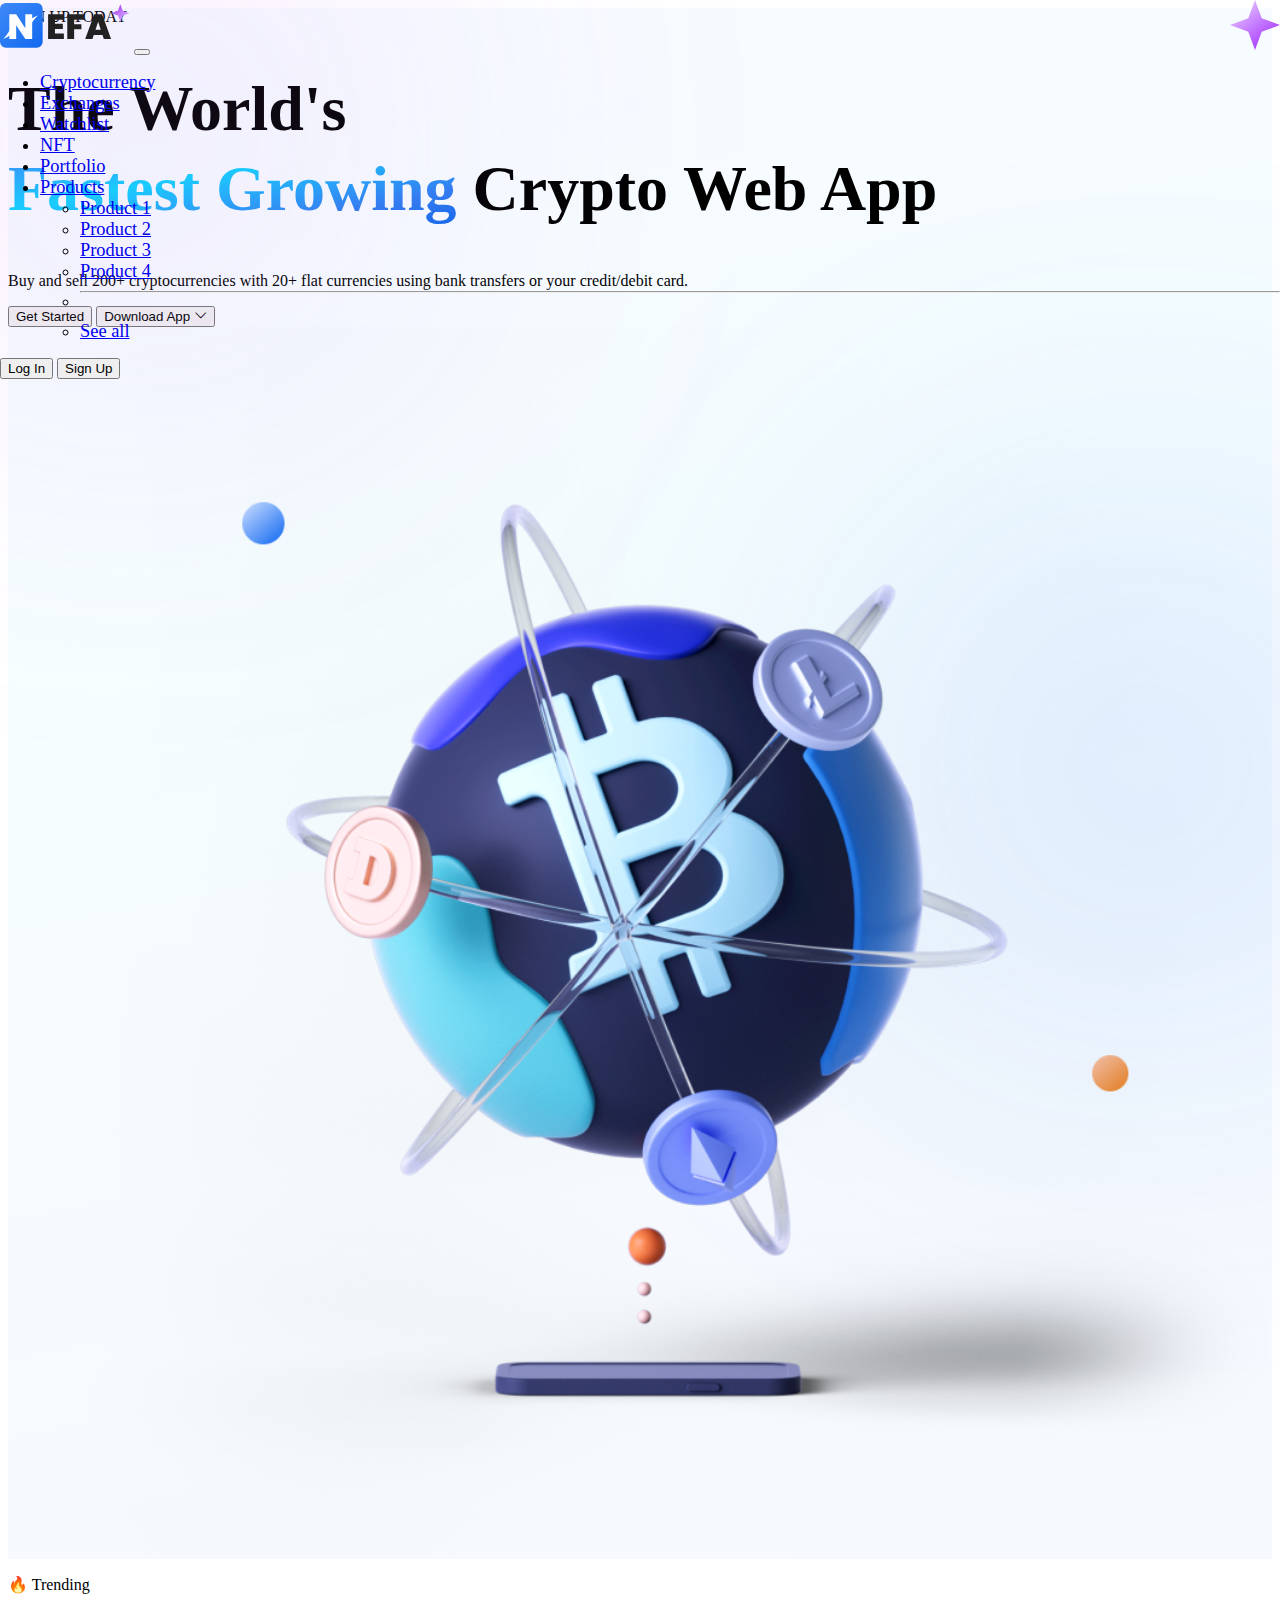
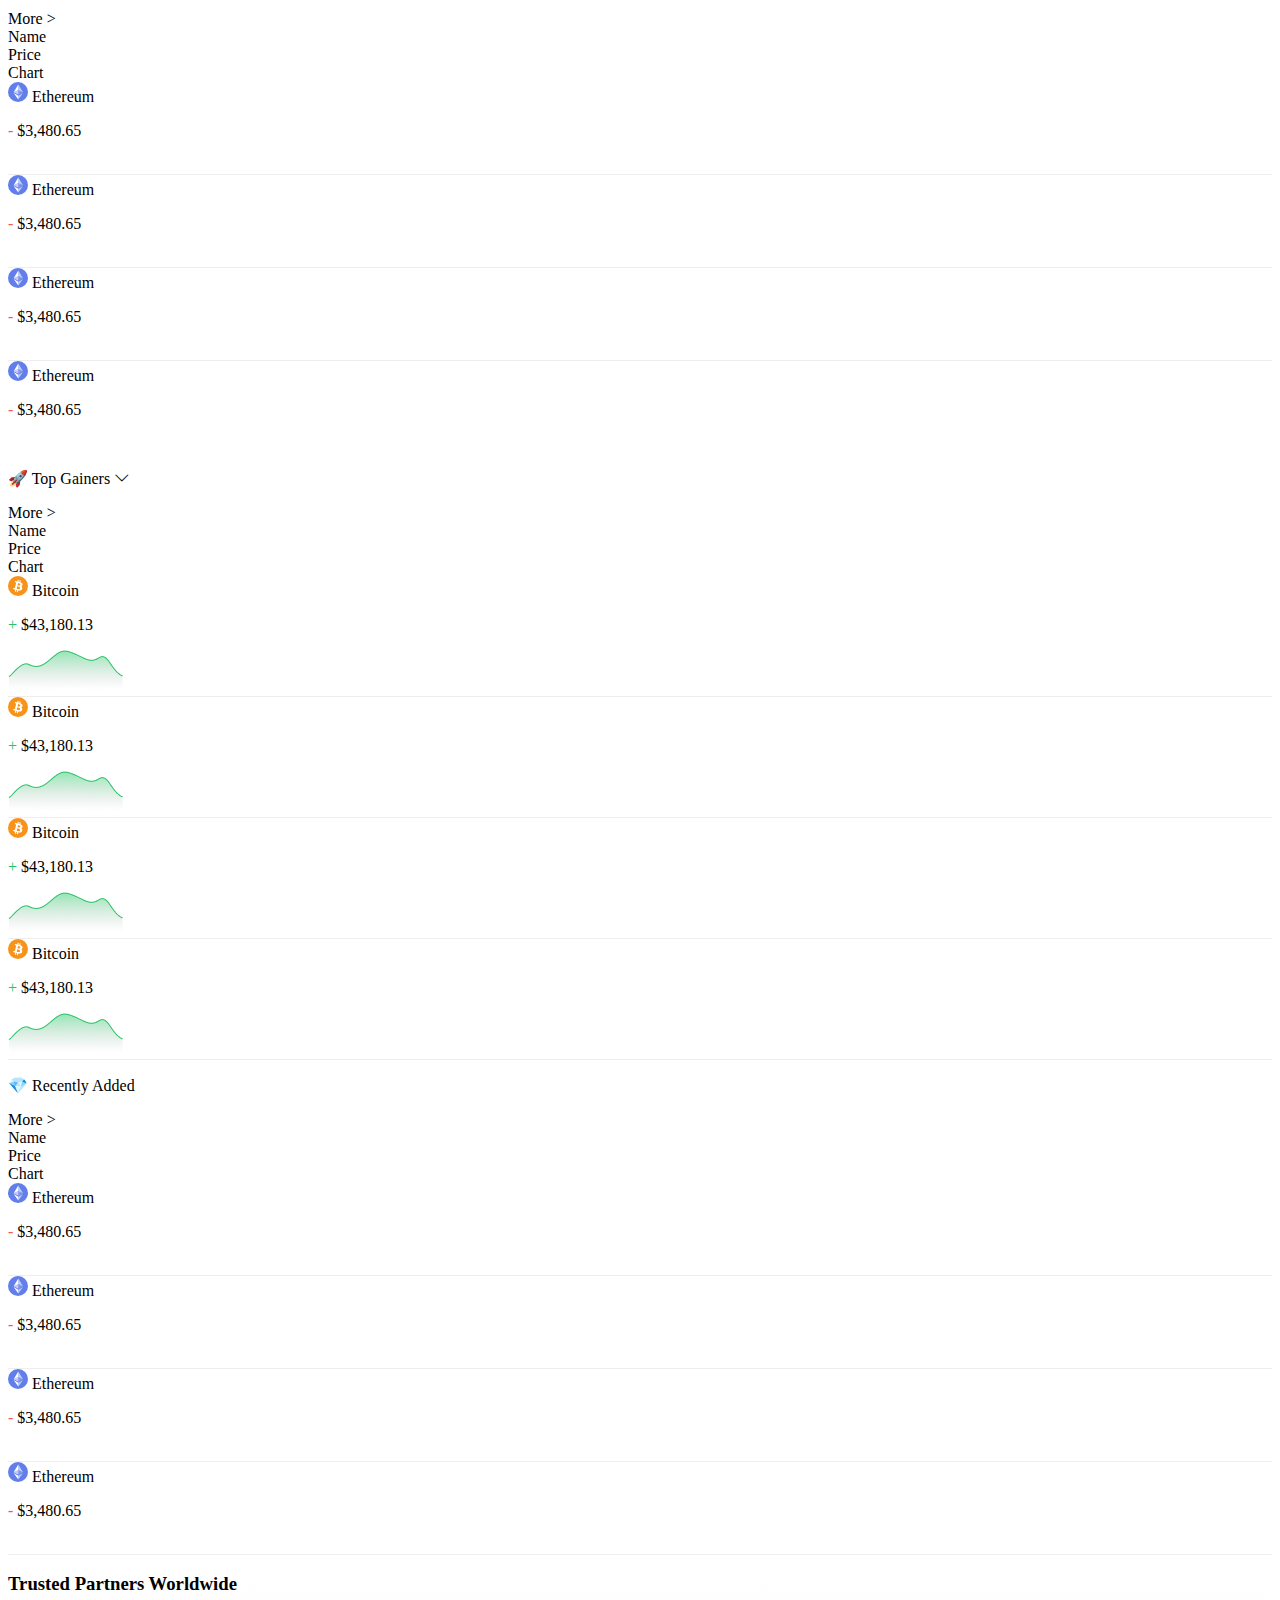
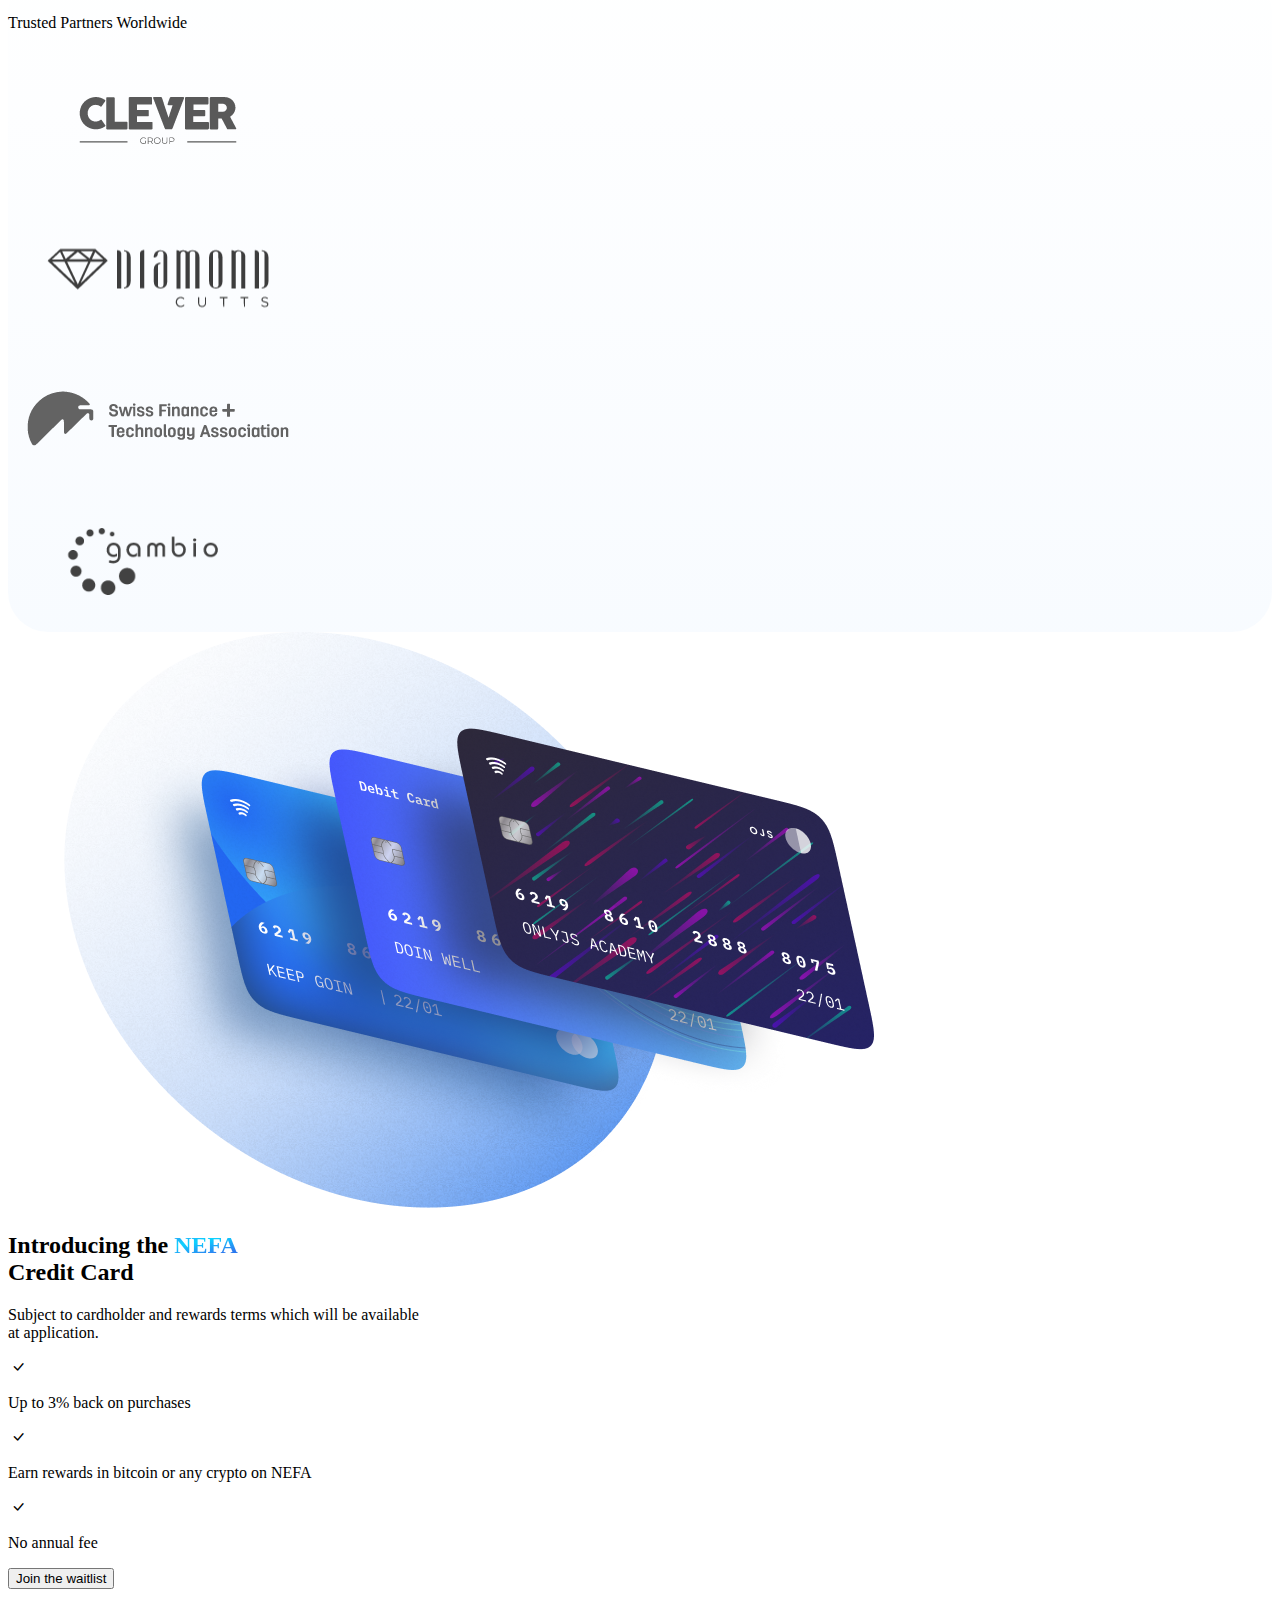
==== index.html @ bd7ed441 "Update" ====
<!DOCTYPE html>
<html lang="en">
  <head>
    <meta charset="utf-8" />
    <meta name="viewport" content="width=device-width, initial-scale=1" />
    <title>Bootstrap demo</title>
    <link
      href="https://cdn.jsdelivr.net/npm/bootstrap@5.3.2/dist/css/bootstrap.min.css"
      rel="stylesheet"
      integrity="sha384-T3c6CoIi6uLrA9TneNEoa7RxnatzjcDSCmG1MXxSR1GAsXEV/Dwwykc2MPK8M2HN"
      crossorigin="anonymous"
    />
    <link
      rel="stylesheet"
      href="https://cdn.jsdelivr.net/npm/bootstrap-icons@1.11.1/font/bootstrap-icons.css"
    />
    <link rel="stylesheet" href="./assets/sass/style.css" />
  </head>
  <body>
    <main>
      <nav class="navbar navbar-expand-lg navigation">
        <div class="container-fluid">
          <a class="navbar-brand logo" href="#"
            ><img src="./assets/images/svg/logo.svg" alt=""
          /></a>
          <button
            class="navbar-toggler"
            type="button"
            data-bs-toggle="collapse"
            data-bs-target="#navbarScroll"
            aria-controls="navbarScroll"
            aria-expanded="false"
            aria-label="Toggle navigation"
          >
            <span class="navbar-toggler-icon"></span>
          </button>
          <div class="collapse navbar-collapse" id="navbarScroll">
            <ul
              class="navbar-nav me-auto my-2 my-lg-0 navbar-nav-scroll mx-auto"
              style="--bs-scroll-height: 100px"
            >
              <li class="nav-item me-4">
                <a class="nav-link" href="#">Cryptocurrency</a>
              </li>
              <li class="nav-item me-4">
                <a class="nav-link" href="#">Exchanges</a>
              </li>
              <li class="nav-item me-4">
                <a class="nav-link" href="#">Watchlist</a>
              </li>
              <li class="nav-item me-4">
                <a class="nav-link" href="#">NFT</a>
              </li>
              <li class="nav-item me-4">
                <a class="nav-link" href="#">Portfolio</a>
              </li>
              <li class="nav-item dropdown">
                <a
                  class="nav-link dropdown-toggle"
                  href="#"
                  role="button"
                  data-bs-toggle="dropdown"
                  aria-expanded="false"
                >
                  Products
                </a>
                <ul class="dropdown-menu">
                  <li><a class="dropdown-item" href="#">Product 1</a></li>
                  <li><a class="dropdown-item" href="#">Product 2</a></li>
                  <li><a class="dropdown-item" href="#">Product 3</a></li>
                  <li><a class="dropdown-item" href="#">Product 4</a></li>

                  <li><hr class="dropdown-divider" /></li>
                  <li>
                    <a class="dropdown-item" href="#">See all</a>
                  </li>
                </ul>
              </li>
            </ul>

            <button
              class="btn btn-outline-primary rounded-pill px-lg-5 py-lg-3 m"
              type="submit"
            >
              Log In
            </button>
            <button
              class="btn btn-primary rounded-pill px-lg-5 py-lg-3 ms-3"
              type="submit"
            >
              Sign Up
            </button>
          </div>
        </div>
      </nav>
      <header class="gradient-bg position-relative">
        <div class="container">
          <div
            class="row hero-content justify-content-center align-items-center py-5"
          >
            <div class="gradient-bg-purple"></div>
            <div class="gradient-bg-blue"></div>
            <div class="col-lg-5 col-10 position-relative">
              <div class="hero-area">
                <span class="hero-signup">SIGN UP TODAY</span>
                <h1 class="hero-text">
                  The World's <br /><span>Fastest Growing</span>
                  Crypto Web App
                </h1>
                <p class="text-muted my-lg-5 hero-info">
                  Buy and sell 200+ cryptocurrencies with 20+ flat currencies
                  using bank transfers or your credit/debit card.
                </p>

                <button
                  class="hero-btn btn btn-primary rounded-pill px-lg-4 py-lg-3 me-3"
                  type="submit"
                >
                  Get Started
                </button>
                <button
                  class="hero-btn btn btn-outline-primary rounded-pill px-lg-4 py-lg-3"
                  type="submit"
                >
                  Download App <i class="bi bi-chevron-down"></i>
                </button>
                <img
                  class="header-star"
                  src="./assets/images/svg/star.svg"
                  alt=""
                />
                <img
                  class="header-circle"
                  src="./assets/images/svg/circle.svg"
                  alt=""
                />
              </div>
            </div>
            <div class="col-lg-7">
              <div class="hero-">
                <img
                  class="img-fluids hero-img"
                  src="./assets/images/header-btc.png"
                  alt="big-btc"
                />
              </div>
            </div>
          </div>
        </div>
      </header>
      <section class="sec-table">
        <div class="container">
          <div class="row bg-light">
            <div class="col-12">
              <div class="row">
                <div class="col-4">
                  <div class="d-flex justify-content-between mb-2">
                    <p>🔥 Trending</p>
                    <span class="text-primary small">More ></span>
                  </div>
                  <div class="row">
                    <div class="text-muted d-flex justify-content-center mb-3">
                      <div class="col-4">Name</div>
                      <div class="col-4">Price</div>
                      <div class="col-4">Chart</div>
                    </div>
                    <div class="row justify-content-between border-coin mb-3 ">
                      <div class="col-4">
                        <div class="d-flex align-items-center">
                          <img
                            class="crypto-img me-1"
                            src="./assets/images/crypto/eth.svg"
                            alt="btc"
                          />
                          Ethereum
                        </div>
                      </div>
                      <div class="col-4">
                        <p><span class="price-icon-">-</span> $3,480.65</p>
                      </div>
                      <div class="col-4">
                        <img src="./assets/images/fall.png" alt="" />
                      </div>
                    </div>
                    <div class="row justify-content-between border-coin mb-3">
                      <div class="col-4">
                        <div class="d-flex align-items-center">
                          <img
                            class="crypto-img me-1"
                            src="./assets/images/crypto/eth.svg"
                            alt="btc"
                          />
                          Ethereum
                        </div>
                      </div>
                      <div class="col-4">
                        <p><span class="price-icon-">-</span> $3,480.65</p>
                      </div>
                      <div class="col-4">
                        <img src="./assets/images/fall.png" alt="" />
                      </div>
                    </div>
                    <div class="row justify-content-between border-coin mb-3">
                      <div class="col-4">
                        <div class="d-flex align-items-center">
                          <img
                            class="crypto-img me-1"
                            src="./assets/images/crypto/eth.svg"
                            alt="btc"
                          />
                          Ethereum
                        </div>
                      </div>
                      <div class="col-4">
                        <p><span class="price-icon-">-</span> $3,480.65</p>
                      </div>
                      <div class="col-4">
                        <img src="./assets/images/fall.png" alt="" />
                      </div>
                    </div>
                    <div class="row justify-content-between">
                      <div class="col-4">
                        <div class="d-flex align-items-center">
                          <img
                            class="crypto-img me-1"
                            src="./assets/images/crypto/eth.svg"
                            alt="btc"
                          />
                          Ethereum
                        </div>
                      </div>
                      <div class="col-4">
                        <p><span class="price-icon-">-</span> $3,480.65</p>
                      </div>
                      <div class="col-4">
                        <img src="./assets/images/fall.png" alt="" />
                      </div>
                    </div>
                  </div>
                </div>
                <div class="col-4">
                  <div class="d-flex justify-content-between mb-2">
                    <p>
                      🚀 Top Gainers <i class="bi bi-chevron-down small"></i>
                    </p>
                    <span class="text-primary small">More ></span>
                  </div>
                  <div class="row">
                    <div class="text-muted d-flex justify-content-center mb-3">
                      <div class="col-4">Name</div>
                      <div class="col-4">Price</div>
                      <div class="col-4">Chart</div>
                    </div>
                    <div class="row justify-content-between border-coin mb-3">
                      <div class="col-4">
                        <div class="d-flex align-items-center">
                          <img
                            class="crypto-img me-1"
                            src="./assets/images/crypto/btc.svg"
                            alt="btc"
                          />
                          Bitcoin
                        </div>
                      </div>
                      <div class="col-4">
                        <p><span class="price-icon">+</span> $43,180.13</p>
                      </div>
                      <div class="col-4">
                        <img src="./assets/images/rise.png" alt="" />
                      </div>
                    </div>
                    <div class="row justify-content-between border-coin mb-3">
                      <div class="col-4">
                        <div class="d-flex align-items-center">
                          <img
                            class="crypto-img me-1"
                            src="./assets/images/crypto/btc.svg"
                            alt="btc"
                          />
                          Bitcoin
                        </div>
                      </div>
                      <div class="col-4">
                        <p><span class="price-icon">+</span> $43,180.13</p>
                      </div>
                      <div class="col-4">
                        <img src="./assets/images/rise.png" alt="" />
                      </div>
                    </div>
                    <div class="row justify-content-between border-coin mb-3">
                      <div class="col-4">
                        <div class="d-flex align-items-center">
                          <img
                            class="crypto-img me-1"
                            src="./assets/images/crypto/btc.svg"
                            alt="btc"
                          />
                          Bitcoin
                        </div>
                      </div>
                      <div class="col-4">
                        <p><span class="price-icon">+</span> $43,180.13</p>
                      </div>
                      <div class="col-4">
                        <img src="./assets/images/rise.png" alt="" />
                      </div>
                    </div>
                    <div class="row justify-content-between border-coin mb-3">
                      <div class="col-4">
                        <div class="d-flex align-items-center">
                          <img
                            class="crypto-img me-1"
                            src="./assets/images/crypto/btc.svg"
                            alt="btc"
                          />
                          Bitcoin
                        </div>
                      </div>
                      <div class="col-4">
                        <p><span class="price-icon">+</span> $43,180.13</p>
                      </div>
                      <div class="col-4">
                        <img src="./assets/images/rise.png" alt="" />
                      </div>
                    </div>
                  </div>
                </div>
                <div class="col-4">
                  <div class="d-flex justify-content-between mb-2">
                    <p>💎 Recently Added</p>
                    <span class="text-primary small">More ></span>
                  </div>
                  <div class="row">
                    <div class="text-muted d-flex justify-content-center mb-3">
                      <div class="col-4">Name</div>
                      <div class="col-4">Price</div>
                      <div class="col-4">Chart</div>
                    </div>
                    <div class="row justify-content-between border-coin mb-3">
                      <div class="col-4">
                        <div class="d-flex align-items-center">
                          <img
                            class="crypto-img me-1"
                            src="./assets/images/crypto/eth.svg"
                            alt="btc"
                          />
                          Ethereum
                        </div>
                      </div>
                      <div class="col-4">
                        <p><span class="price-icon-">-</span> $3,480.65</p>
                      </div>
                      <div class="col-4">
                        <img src="./assets/images/fall.png" alt="" />
                      </div>
                    </div>
                    <div class="row justify-content-between border-coin mb-3">
                      <div class="col-4">
                        <div class="d-flex align-items-center">
                          <img
                            class="crypto-img me-1"
                            src="./assets/images/crypto/eth.svg"
                            alt="btc"
                          />
                          Ethereum
                        </div>
                      </div>
                      <div class="col-4">
                        <p><span class="price-icon-">-</span> $3,480.65</p>
                      </div>
                      <div class="col-4">
                        <img src="./assets/images/fall.png" alt="" />
                      </div>
                    </div>
                    <div class="row justify-content-between border-coin mb-3">
                      <div class="col-4">
                        <div class="d-flex align-items-center">
                          <img
                            class="crypto-img me-1"
                            src="./assets/images/crypto/eth.svg"
                            alt="btc"
                          />
                          Ethereum
                        </div>
                      </div>
                      <div class="col-4">
                        <p><span class="price-icon-">-</span> $3,480.65</p>
                      </div>
                      <div class="col-4">
                        <img src="./assets/images/fall.png" alt="" />
                      </div>
                    </div>
                    <div class="row justify-content-between border-coin mb-3">
                      <div class="col-4">
                        <div class="d-flex align-items-center">
                          <img
                            class="crypto-img me-1"
                            src="./assets/images/crypto/eth.svg"
                            alt="btc"
                          />
                          Ethereum
                        </div>
                      </div>
                      <div class="col-4">
                        <p><span class="price-icon-">-</span> $3,480.65</p>
                      </div>
                      <div class="col-4">
                        <img src="./assets/images/fall.png" alt="" />
                      </div>
                    </div>
                  </div>
                </div>
              </div>
            </div>
          </div>
        </div>
      </section>

      <section class="sec-brand py-5 mb-5">
        <div class="container">
          <div class="row justify-content-center align-items-center">
            <div class="col-lg-12">
              <h3 class="text-center">Trusted Partners Worldwide</h3>
              <p class="text-muted text-center">Trusted Partners Worldwide</p>
            </div>
            <div class="col-lg-3 text-center">
              <img src="./assets/images/brands/brand-clever.svg" alt="" />
            </div>
            <div class="col-lg-3 text-center">
              <img src="./assets/images/brands/brand-diamond.svg" alt="" />
            </div>
            <div class="col-lg-3 text-center">
              <img src="./assets/images/brands/brand-swiss.svg" alt="" />
            </div>
            <div class="col-lg-3 text-center">
              <img src="./assets/images/brands/brand-gambio.svg" alt="" />
            </div>
          </div>
        </div>
      </section>
      <section class="py-5">
        <div class="container">
          <div class="row align-items-center gx-5">
            <div class="col-lg-6">
              <img src="./assets/images/card.png" alt="" class="img-fluid" />
            </div>
            <div class="col-lg-6 mt-5 mt-lg-0">
              <h2>
                Introducing the
                <span class="gradient-color"> NEFA </span> <br />Credit Card
              </h2>
              <p class="text-muted mb-4">
                Subject to cardholder and rewards terms which will be available
                <br />
                at application.
              </p>
              <div class="check">
                <div class="check-item d-flex align-items-center">
                  <div class="check-icon bg-primary text-white me-2">
                    <i class="bi bi-check-lg"></i>
                  </div>
                  <p class="m-0">Up to 3% back on purchases</p>
                </div>
              </div>
              <div class="check">
                <div class="check-item d-flex align-items-center">
                  <div class="check-icon bg-primary text-white me-2">
                    <i class="bi bi-check-lg"></i>
                  </div>
                  <p class="m-0">
                    Earn rewards in bitcoin or any crypto on NEFA
                  </p>
                </div>
              </div>
              <div class="check">
                <div class="check-item d-flex align-items-center">
                  <div class="check-icon bg-primary text-white me-2">
                    <i class="bi bi-check-lg"></i>
                  </div>
                  <p class="m-0">No annual fee</p>
                </div>
              </div>
              <button
                class="hero-btn btn btn-outline-primary rounded-pill px-lg-5 py-lg-3 mt-3"
                type="submit"
              >
                Join the waitlist
              </button>
            </div>
          </div>
        </div>
      </section>
    </main>
    <script
      src="https://cdn.jsdelivr.net/npm/bootstrap@5.3.2/dist/js/bootstrap.bundle.min.js"
      integrity="sha384-C6RzsynM9kWDrMNeT87bh95OGNyZPhcTNXj1NW7RuBCsyN/o0jlpcV8Qyq46cDfL"
      crossorigin="anonymous"
    ></script>
  </body>
</html>
---- assets/sass/style.css ----
.gradient-color {
  background: var(--GRA-Blue2, linear-gradient(169deg, #3984f4 -6.01%, #0cd3ff 36.87%, #2f7cf0 78.04%, #0e65e8 103.77%));
  background-clip: text;
  -webkit-background-clip: text;
  -webkit-text-fill-color: transparent;
}

.gradient-bg {
  background: linear-gradient(169deg, rgba(57, 132, 244, 0.04) -6.01%, rgba(12, 211, 255, 0.04) 36.87%, rgba(47, 124, 240, 0.04) 78.04%, rgba(14, 101, 232, 0.04) 103.77%);
}

.nav-item {
  font-size: 1.15rem;
}

.navbar {
  z-index: 999;
  background: transparent;
  position: absolute;
  left: 0;
  top: 0;
  width: 100%;
}

.logo {
  width: 8rem;
  height: 3rem;
}

.hero-text {
  font-size: 4rem;
  font-weight: 700;
  line-height: 5rem;
}

.hero-text span {
  background: var(--GRA-Blue2, linear-gradient(169deg, #3984f4 -6.01%, #0cd3ff 36.87%, #2f7cf0 78.04%, #0e65e8 103.77%));
  background-clip: text;
  -webkit-background-clip: text;
  -webkit-text-fill-color: transparent;
}

.hero-img {
  width: 930px;
}

.header-star {
  position: absolute;
  right: 0;
  top: 0;
}

.header-circle {
  position: absolute;
  left: -100px;
  bottom: -50px;
}

.gradient-bg-purple {
  border-radius: 271px;
  opacity: 0.6;
  background: var(--GRA-Purple, linear-gradient(141deg, #a239f4 12.04%, #e0b9ff 87.96%));
  filter: blur(250px);
  position: absolute;
  width: 270px;
  height: 270px;
  left: 0;
  top: 0;
}

.gradient-bg-blue {
  border-radius: 299px;
  opacity: 0.7;
  background: var(--GRA-Blue, linear-gradient(137deg, #468ef9 -12.5%, #0c66ee 107.5%));
  filter: blur(250px);
  position: absolute;
  width: 270px;
  height: 270px;
  right: 0;
  bottom: 0;
}

@media (max-width: 1200px) {
  .hero-img {
    width: 100%;
    height: auto;
  }
  .hero-text {
    font-size: 3.5rem;
    line-height: 4rem;
  }
}
@media (max-width: 992px) {
  .hero-img {
    width: 100%;
    height: auto;
  }
  .hero-text {
    font-size: 3rem;
    line-height: 3rem;
    text-align: center;
  }
  .hero-info {
    text-align: center;
  }
  .hero-signup {
    text-align: center;
    display: block;
  }
  .hero-btn {
    display: block;
    width: 100%;
    margin-bottom: 5%;
    padding: 1rem 0;
  }
  header {
    padding-top: 12rem;
  }
}
@media (max-width: 768px) {
  .hero-img {
    width: 100%;
    height: auto;
  }
  .hero-text {
    font-size: 2.5rem;
    line-height: 2rem;
  }
}
@media (max-width: 576px) {
  .hero-img {
    width: 100%;
    height: auto;
  }
  .hero-text {
    font-size: 2rem;
    line-height: initial;
  }
}
@media (max-width: 1680px) {
  .hero-img {
    width: 100%;
    height: auto;
  }
}
.sec-brand {
  border-radius: 40px;
  background: linear-gradient(180deg, rgba(255, 255, 255, 0.7) -9.25%, rgba(255, 255, 255, 0.6) -9.25%, rgba(244, 249, 255, 0.7) 108.74%);
}

.card-text {
  background: var(--GRA-Blue2, linear-gradient(169deg, #3984F4 -6.01%, #0CD3FF 36.87%, #2F7CF0 78.04%, #0E65E8 103.77%));
  background-clip: text;
  -webkit-background-clip: text;
  -webkit-background-clip: text;
  -webkit-text-fill-color: transparent;
}

.check-icon {
  font-size: 0.9rem;
  width: 20px;
  height: 20px;
  border-radius: 50%;
  display: flex;
  justify-content: center;
  align-items: center;
}

.check {
  margin-bottom: 1rem;
}

.crypto-img {
  width: 20px;
  height: 20px;
}

.price-icon {
  color: #28C165;
}

.price-icon- {
  color: #F4574D;
}

.border-coin {
  border-bottom: 1px solid #EEE;
}

tr th:nth-child(1) {
  text-align: start;
}
tr th:nth-child(2) {
  text-align: center;
}
tr th:nth-child(3) {
  text-align: center;
}

.name,
.last,
.handle {
  --bs-text-opacity: 1 !important;
  color: var(--bs-secondary-color) !important;
  font-size: 0.8rem;
  font-weight: 400;
}/*# sourceMappingURL=style.css.map */
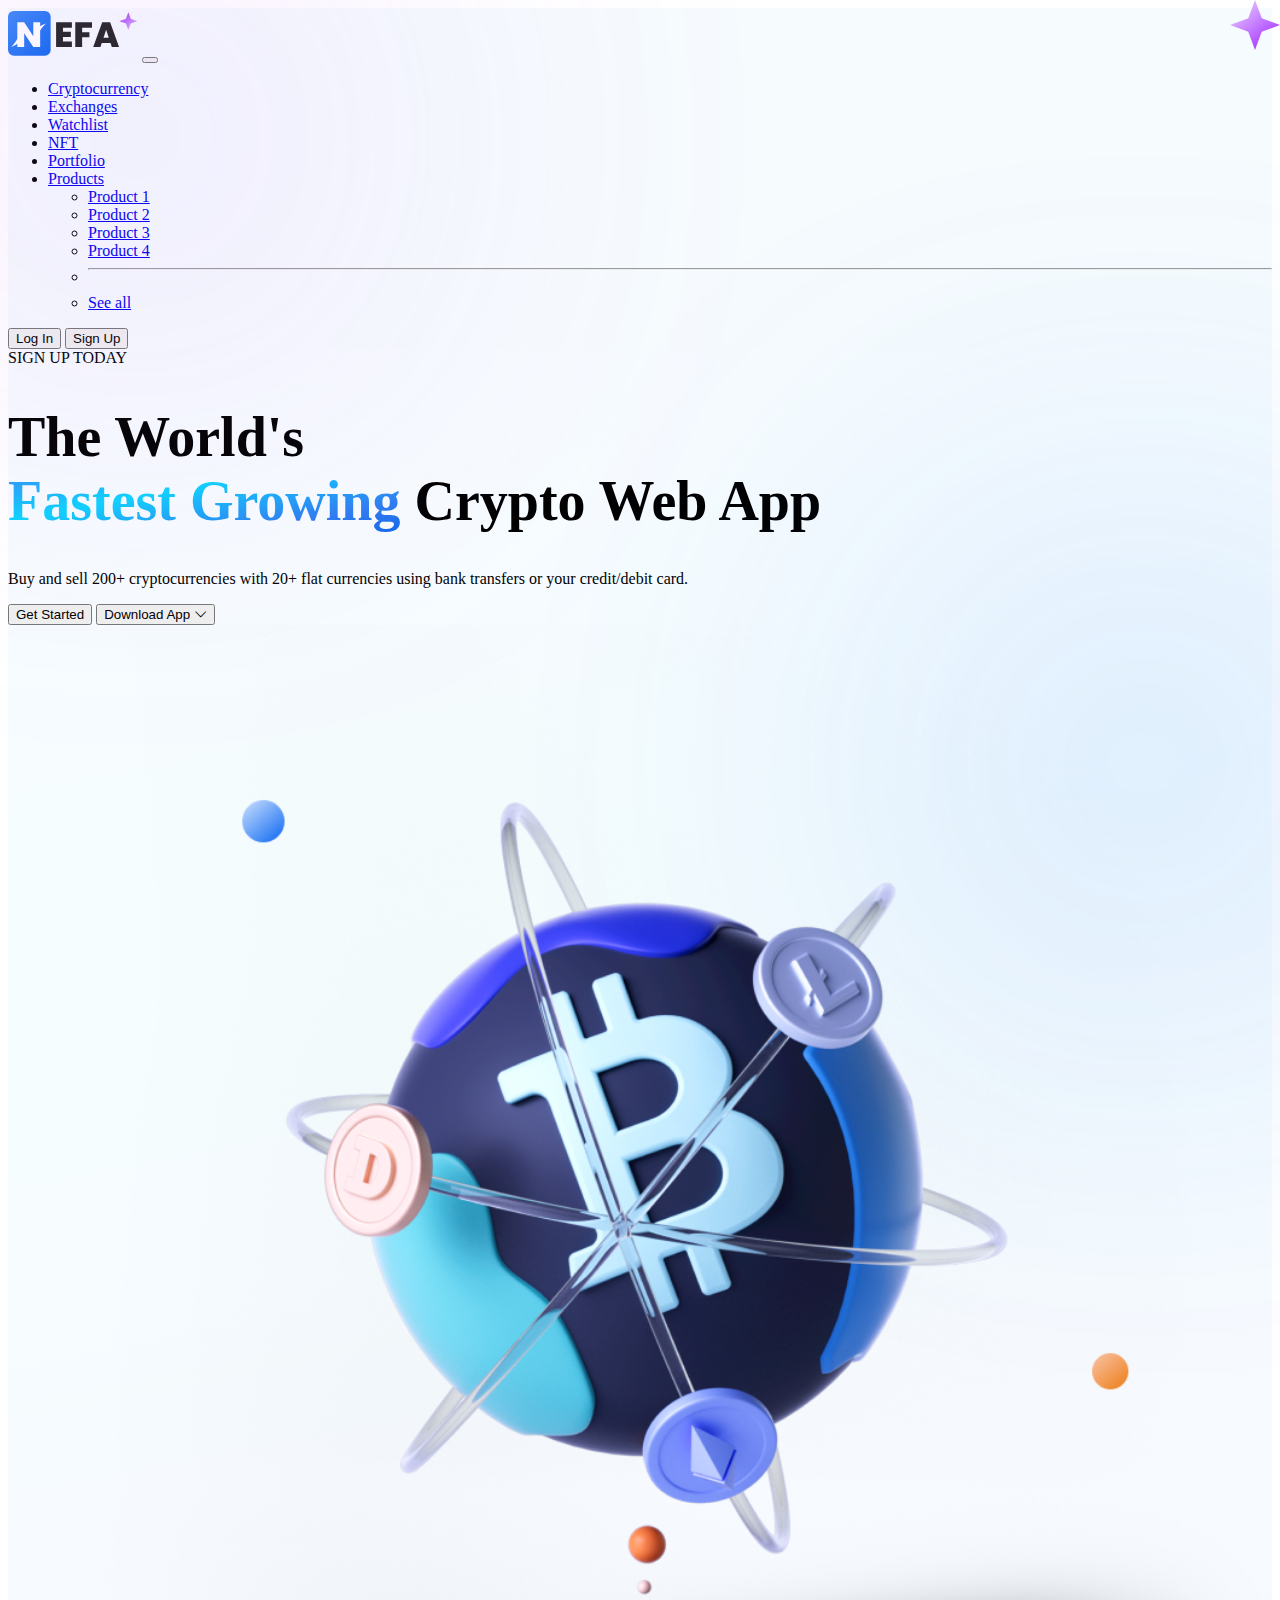
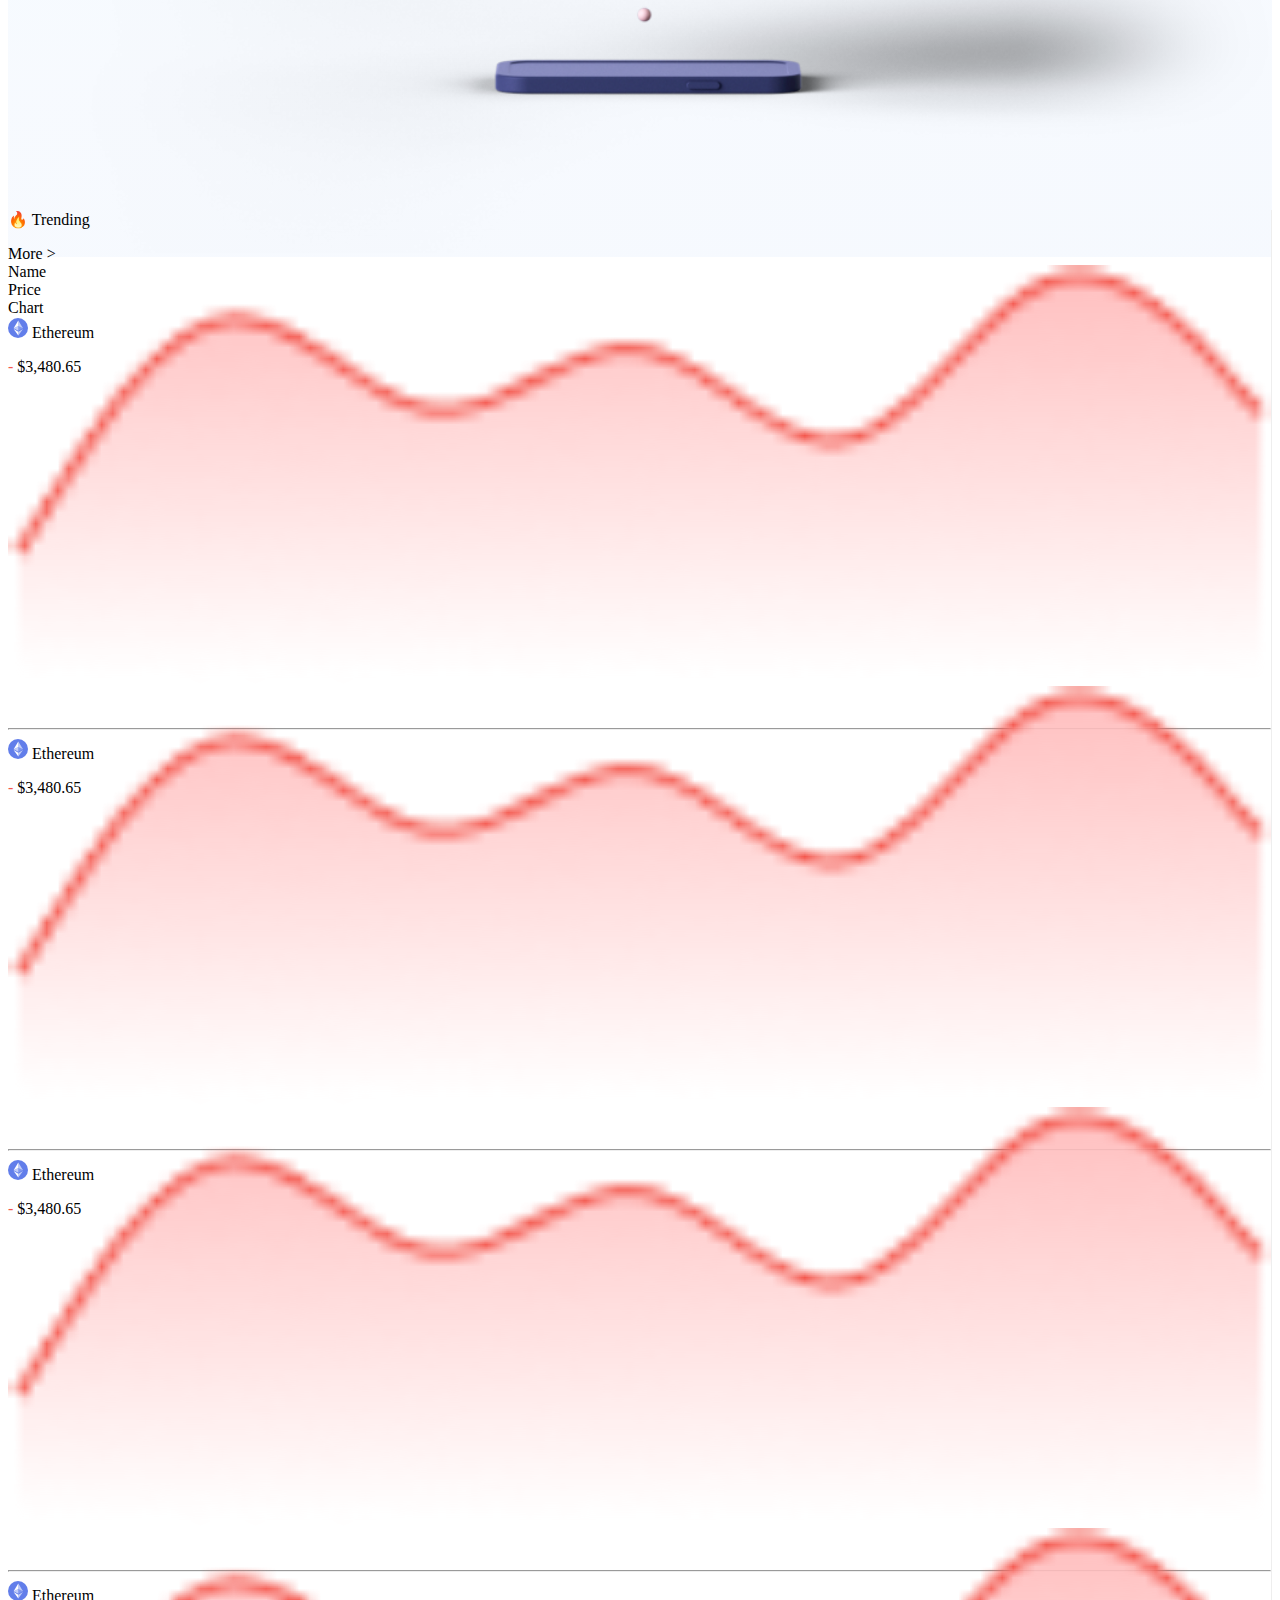
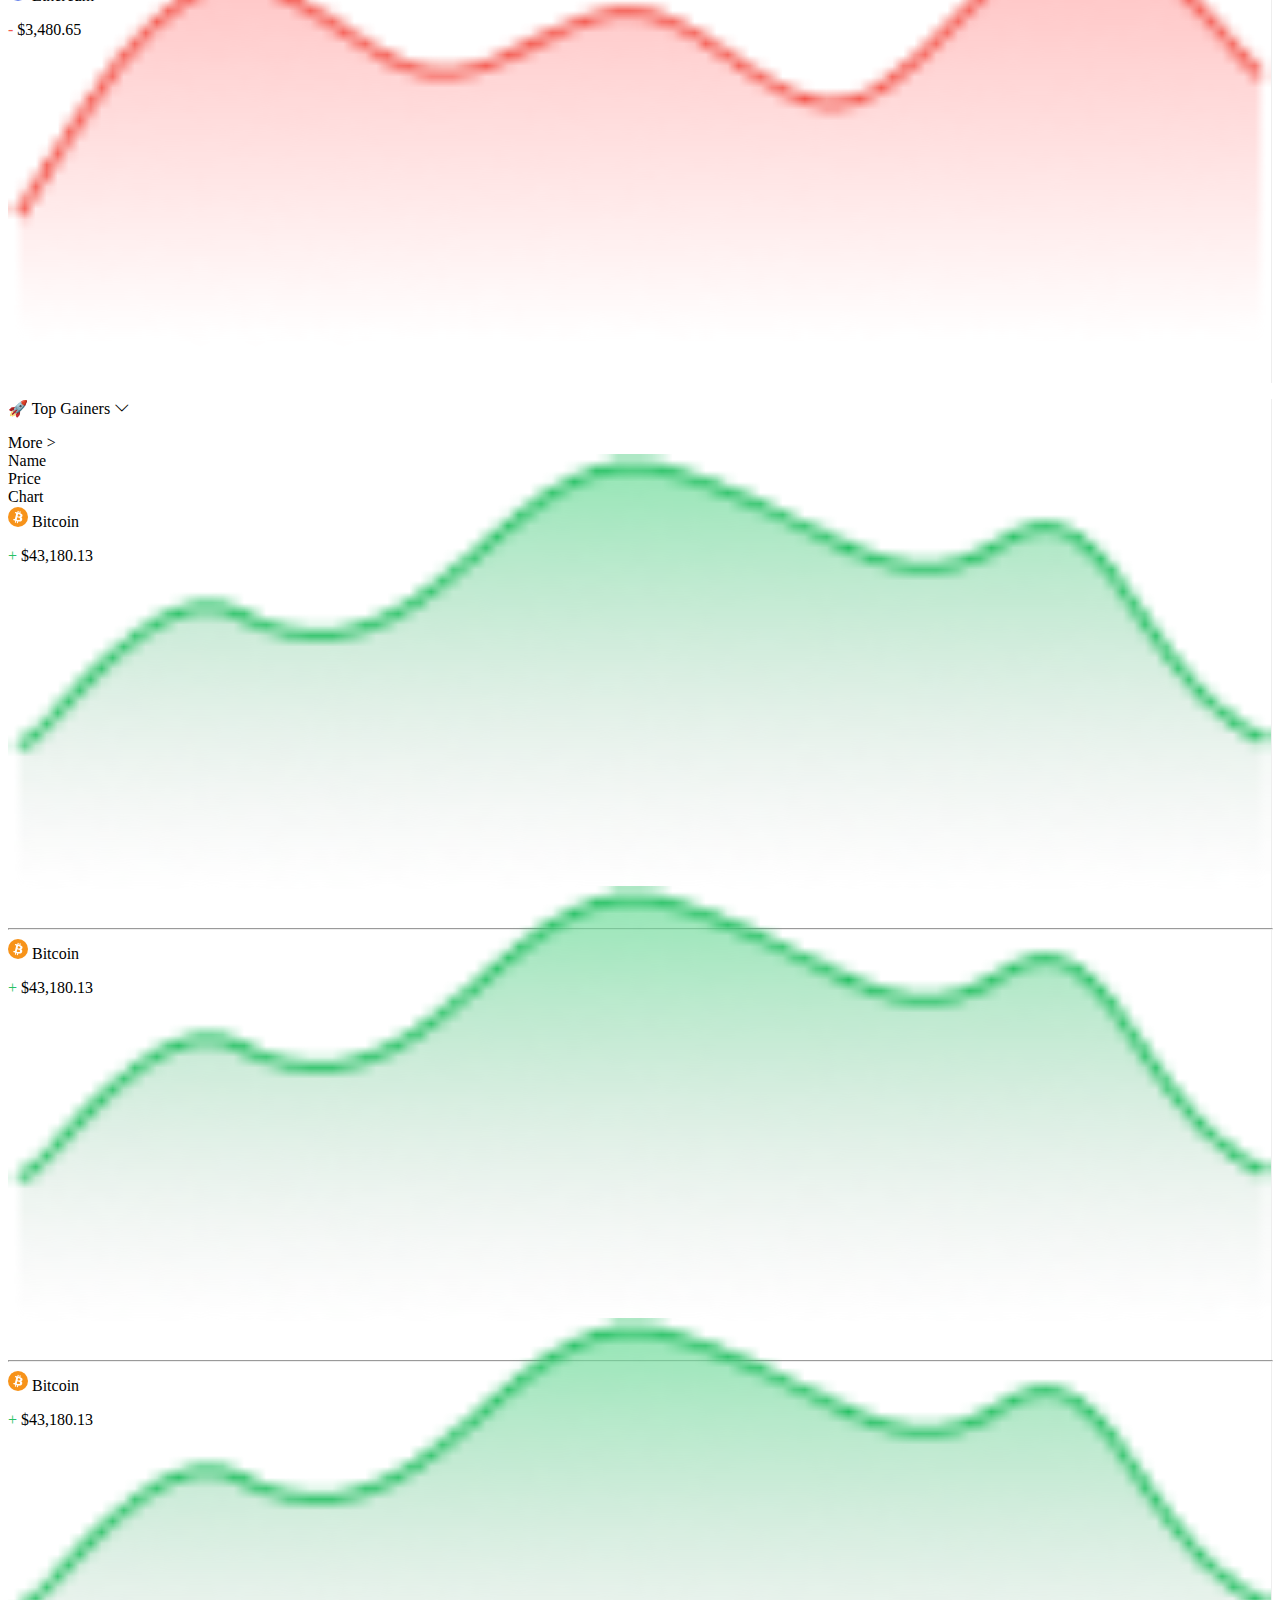
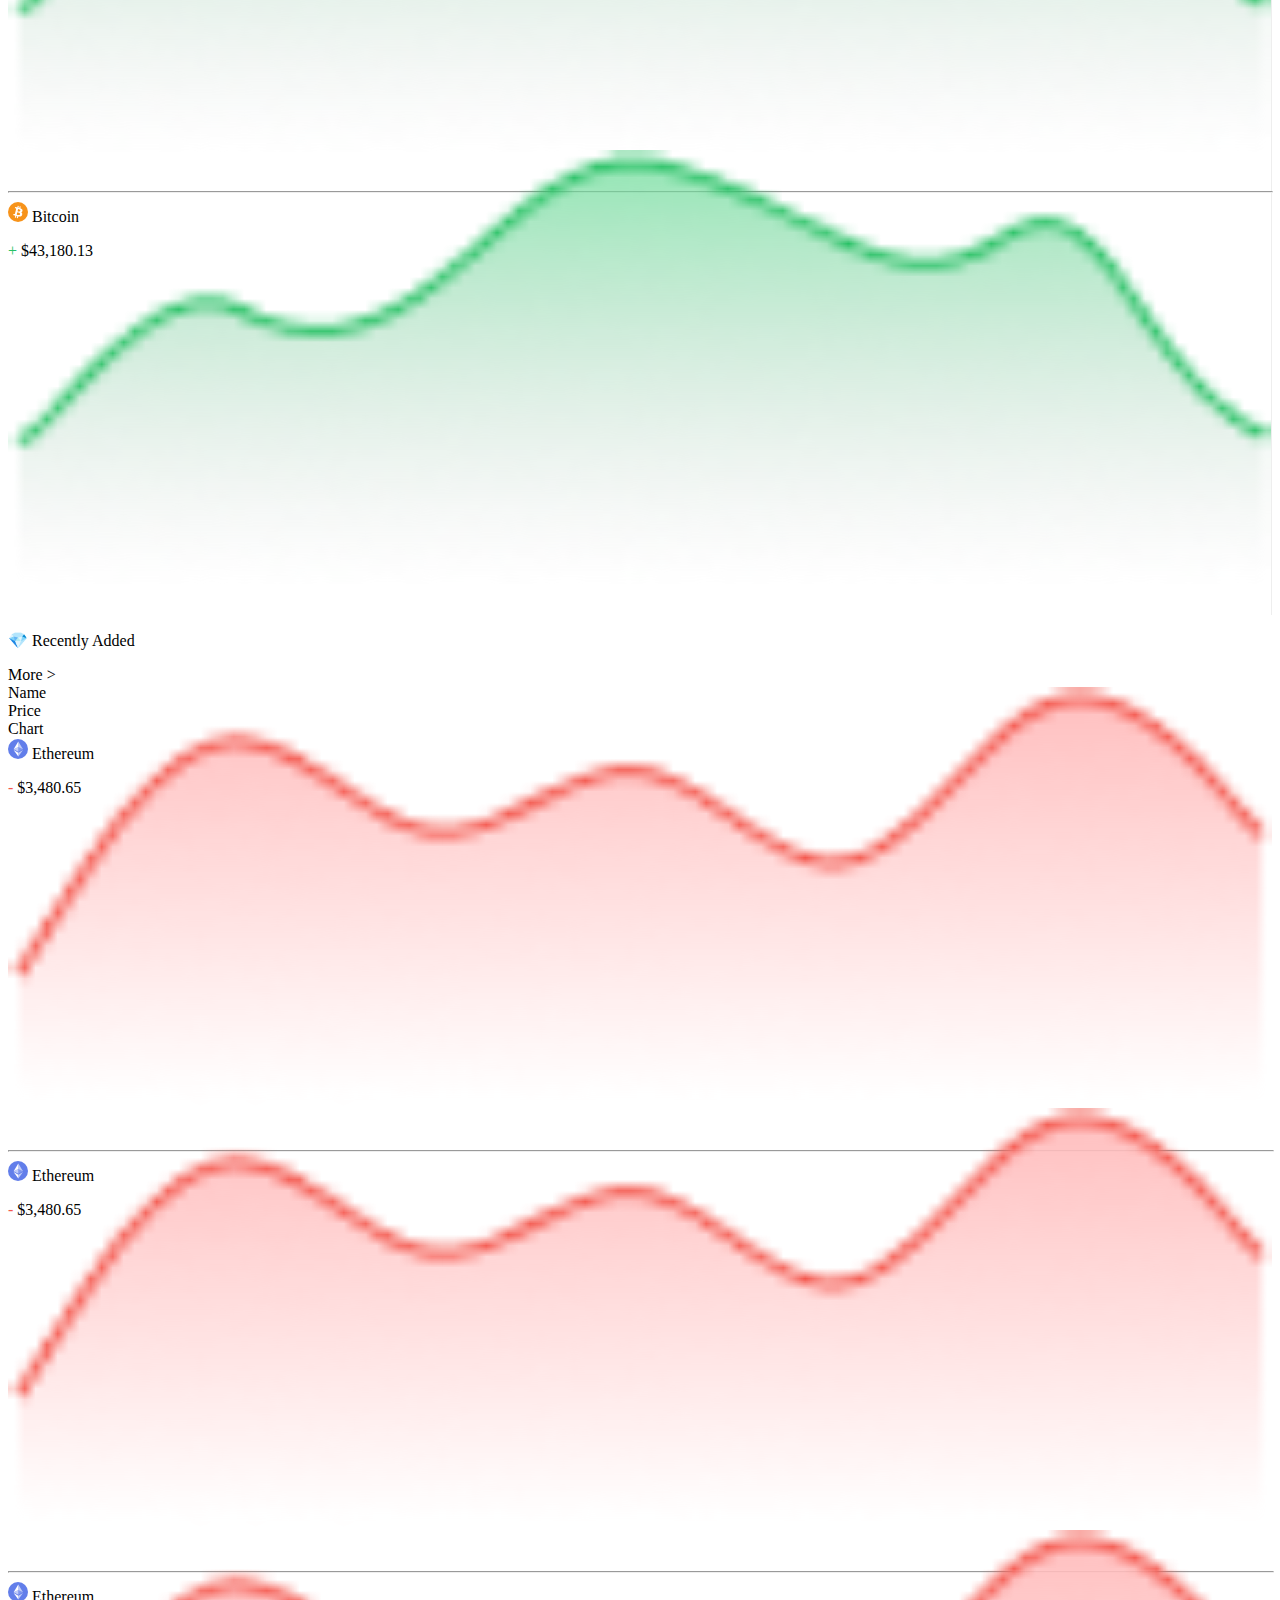
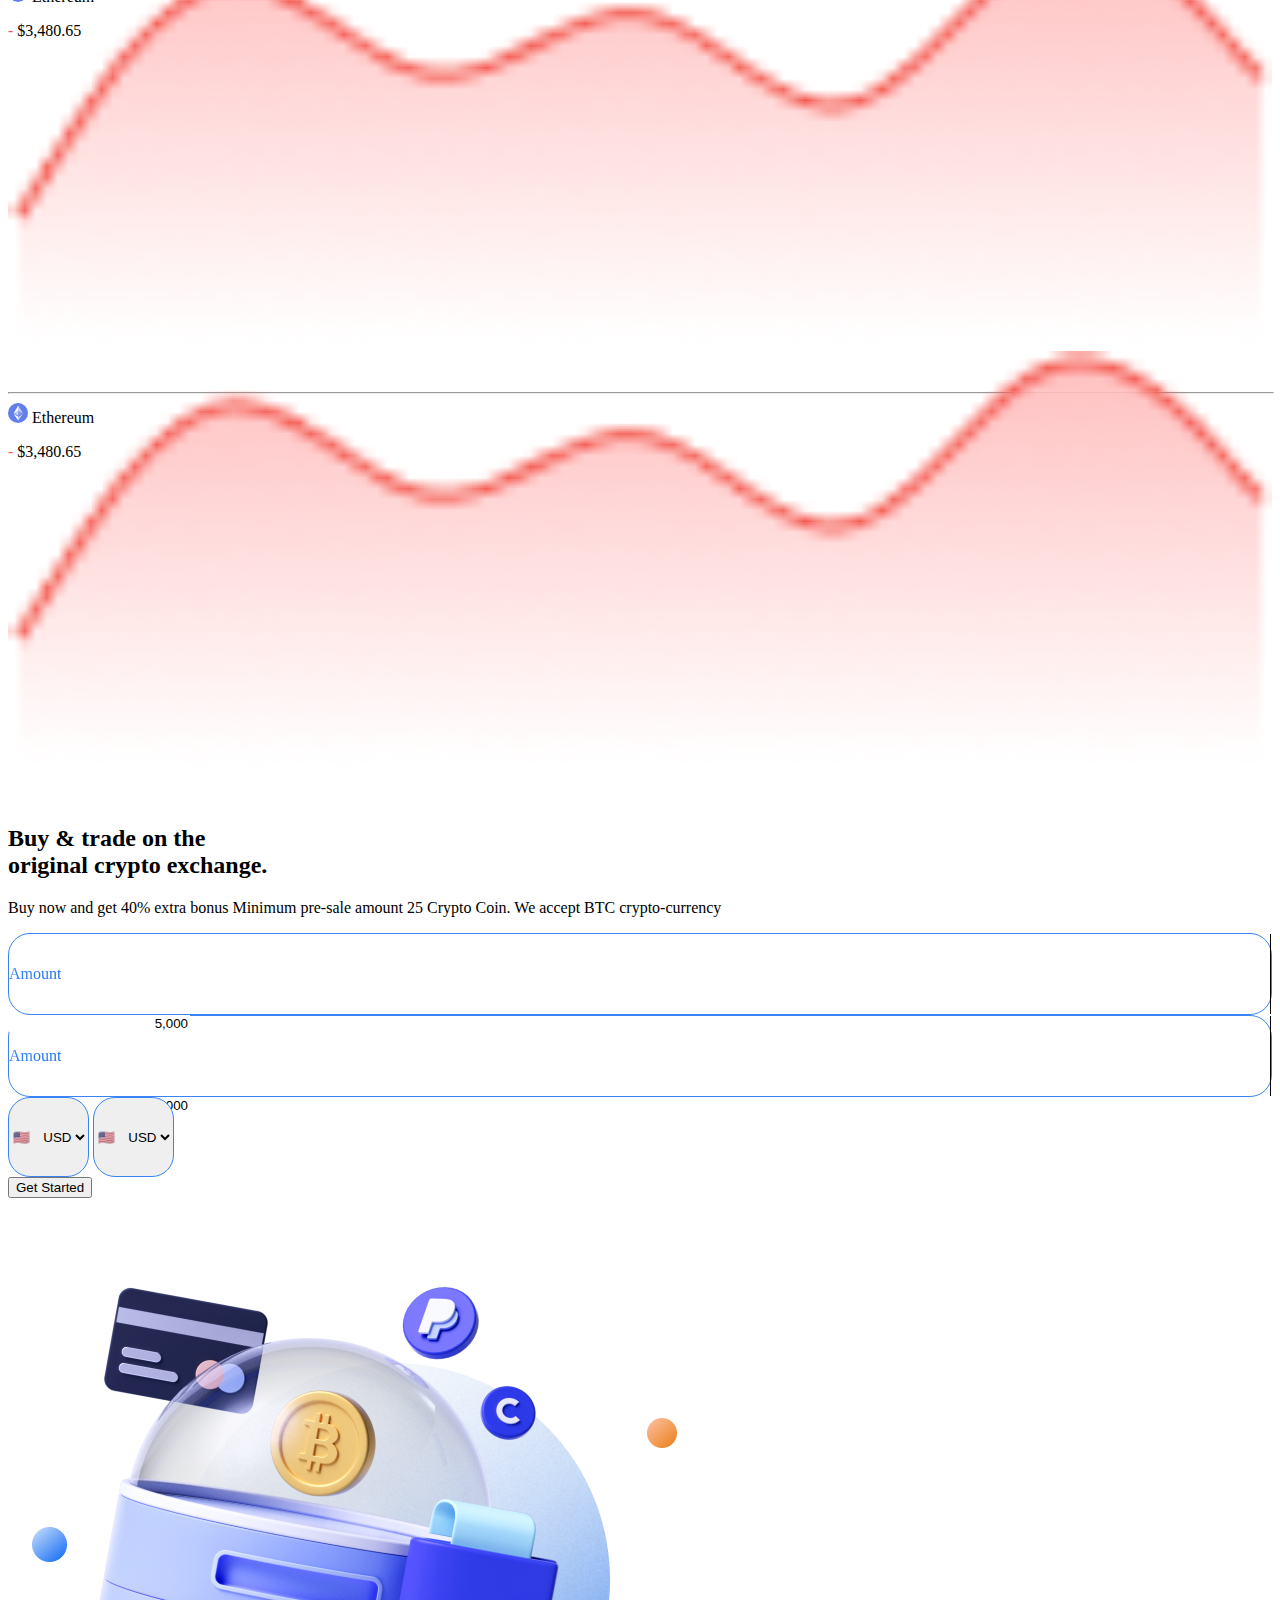
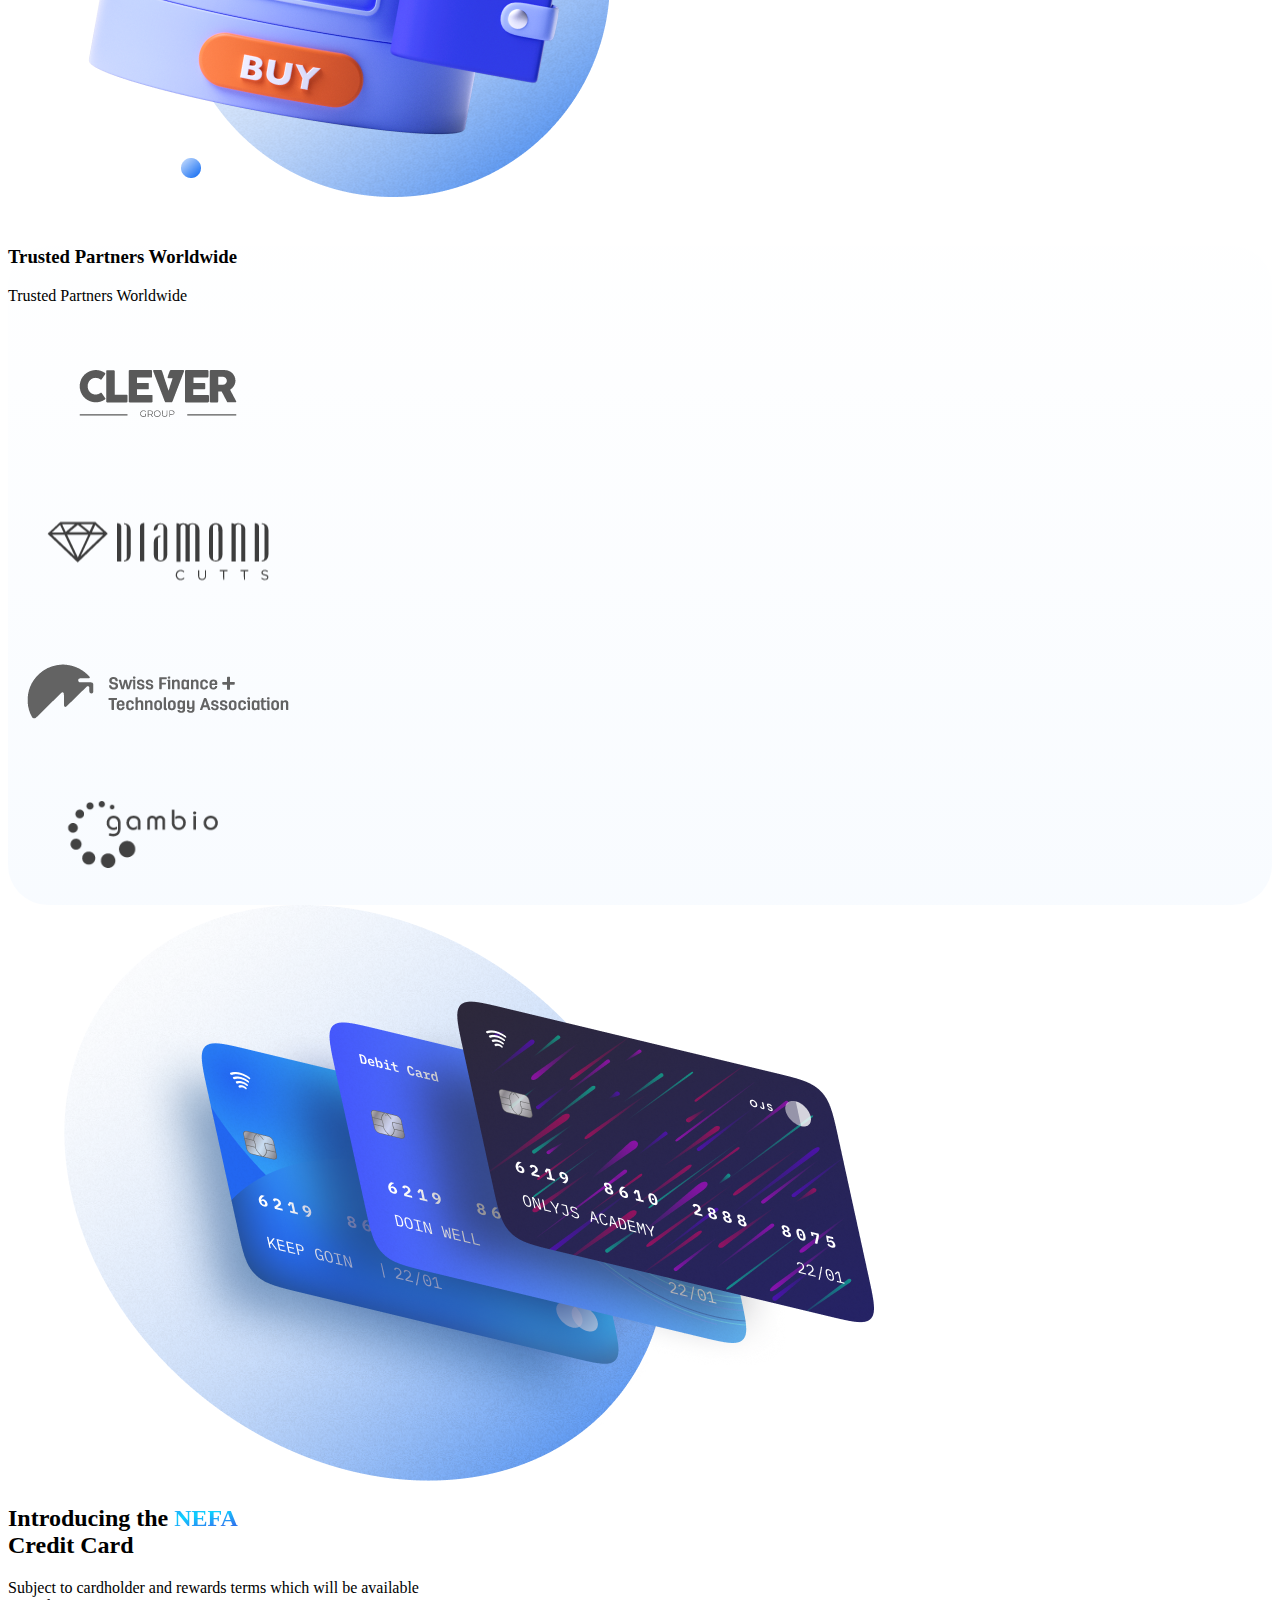
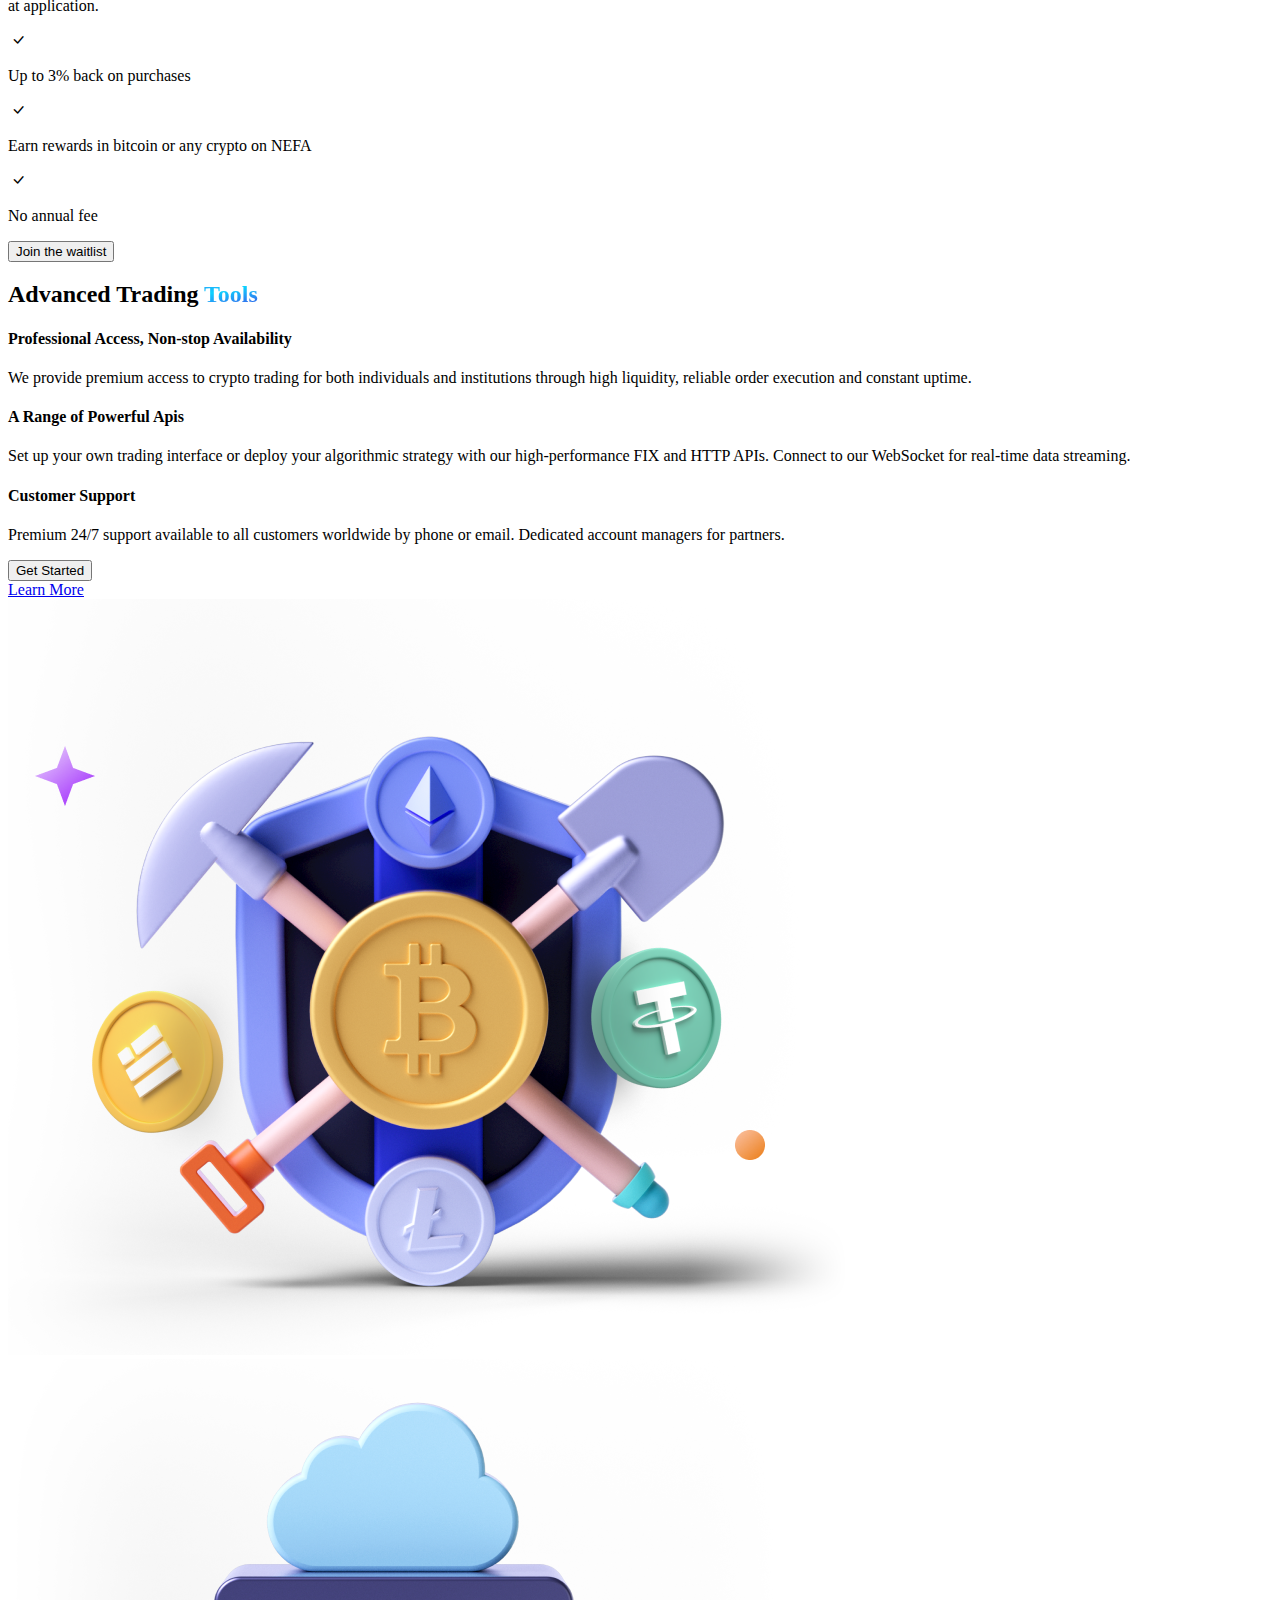
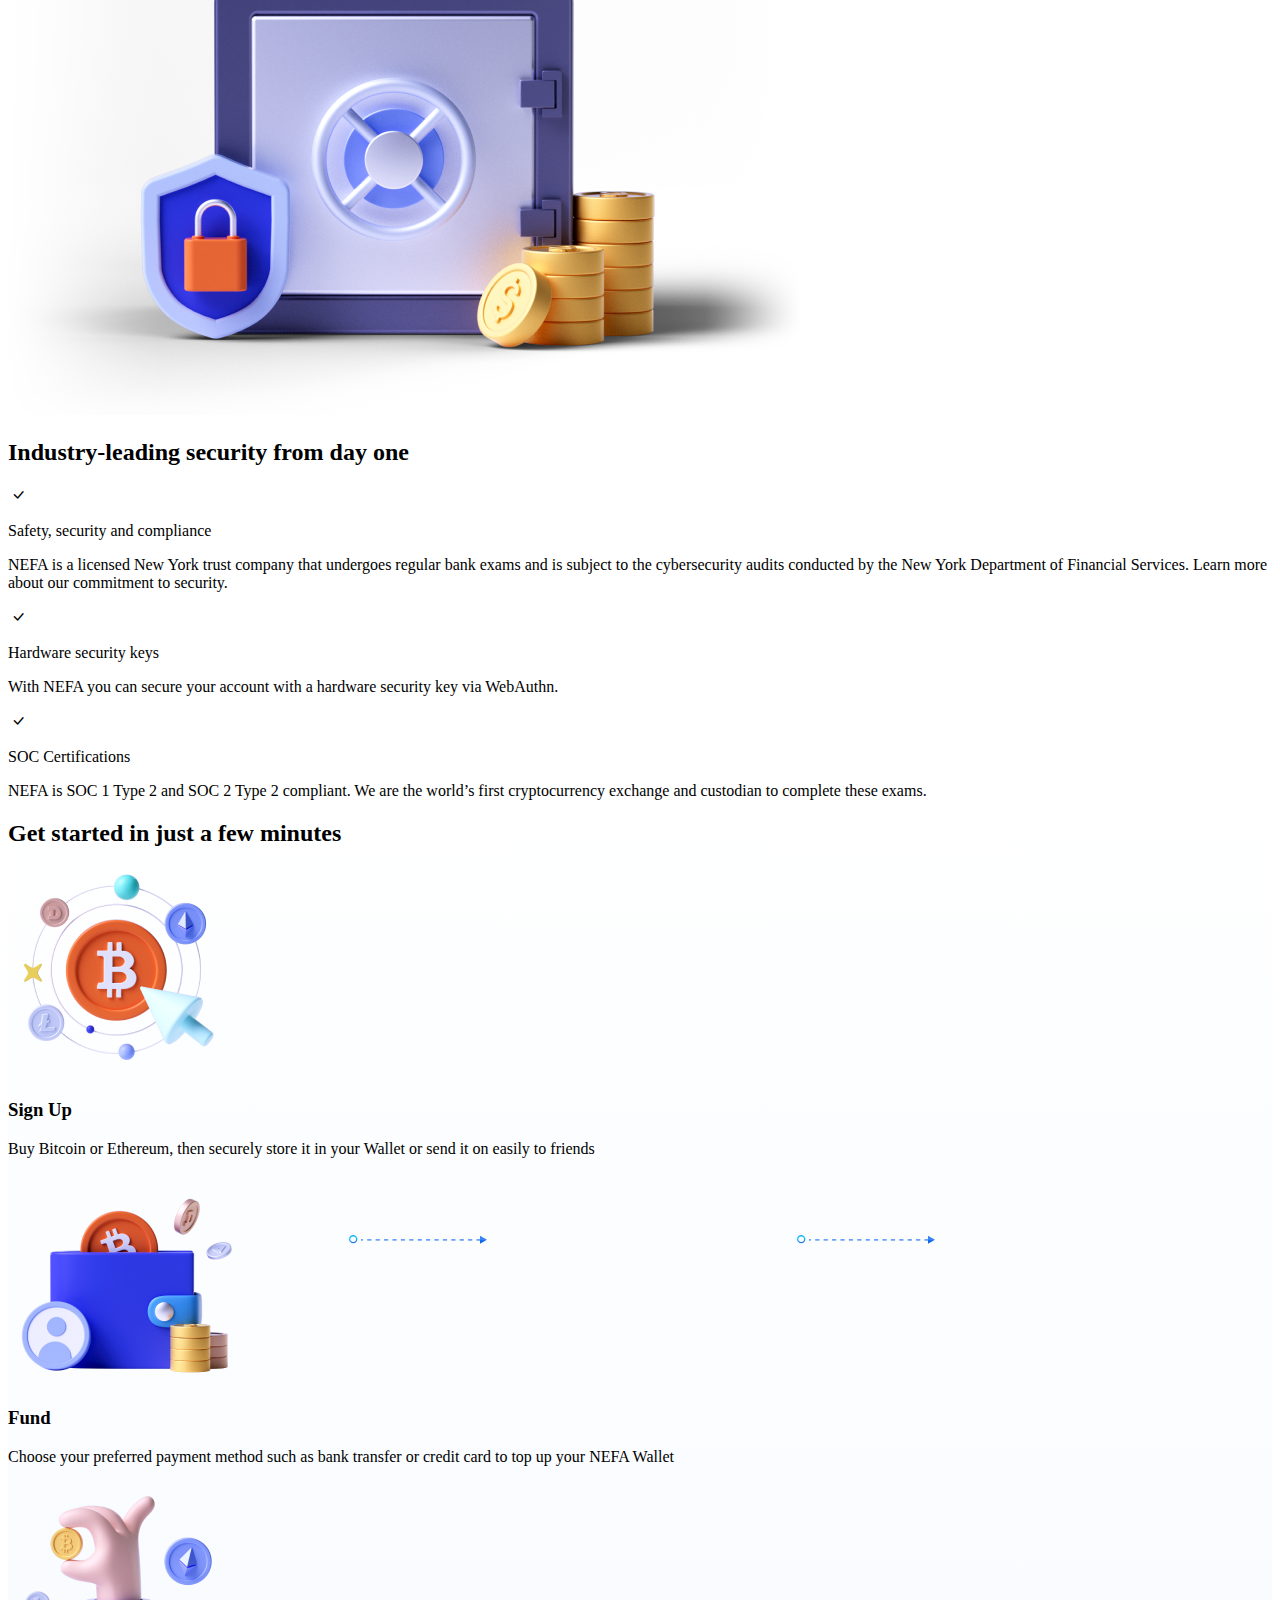
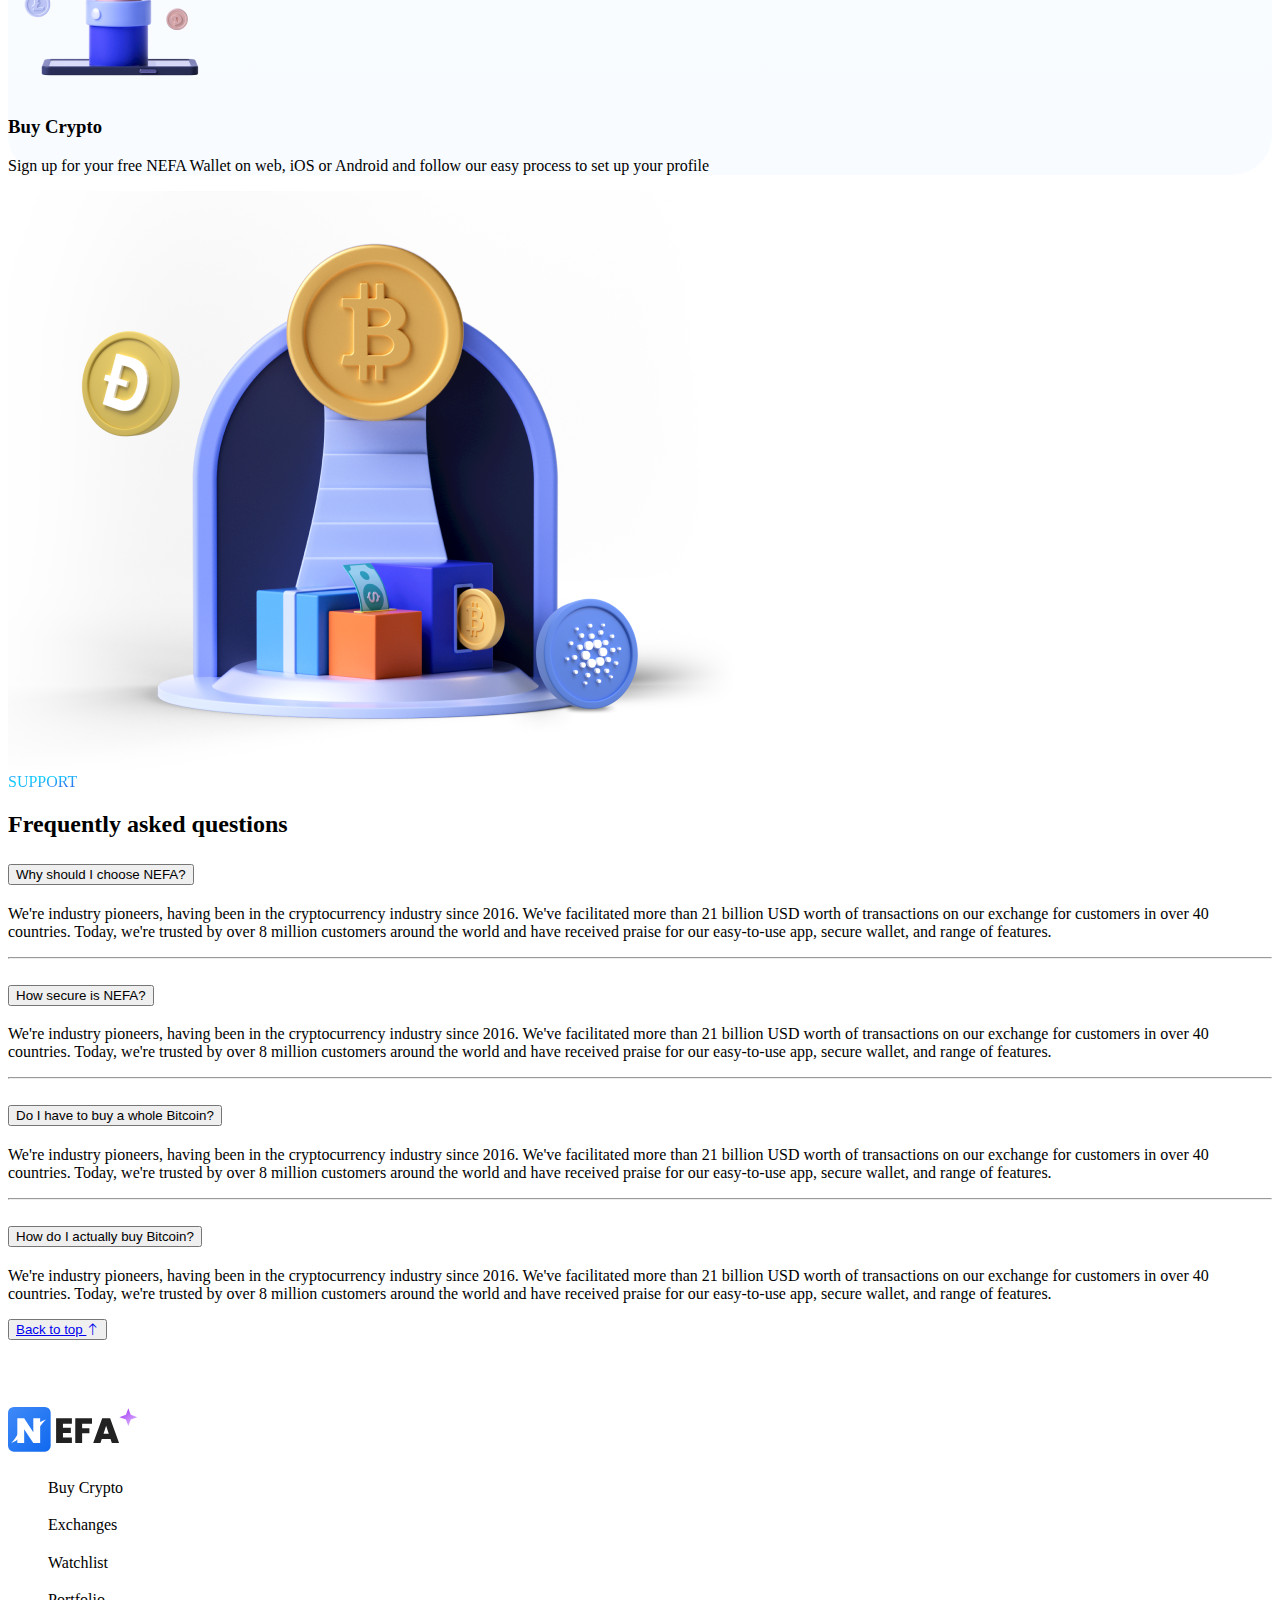
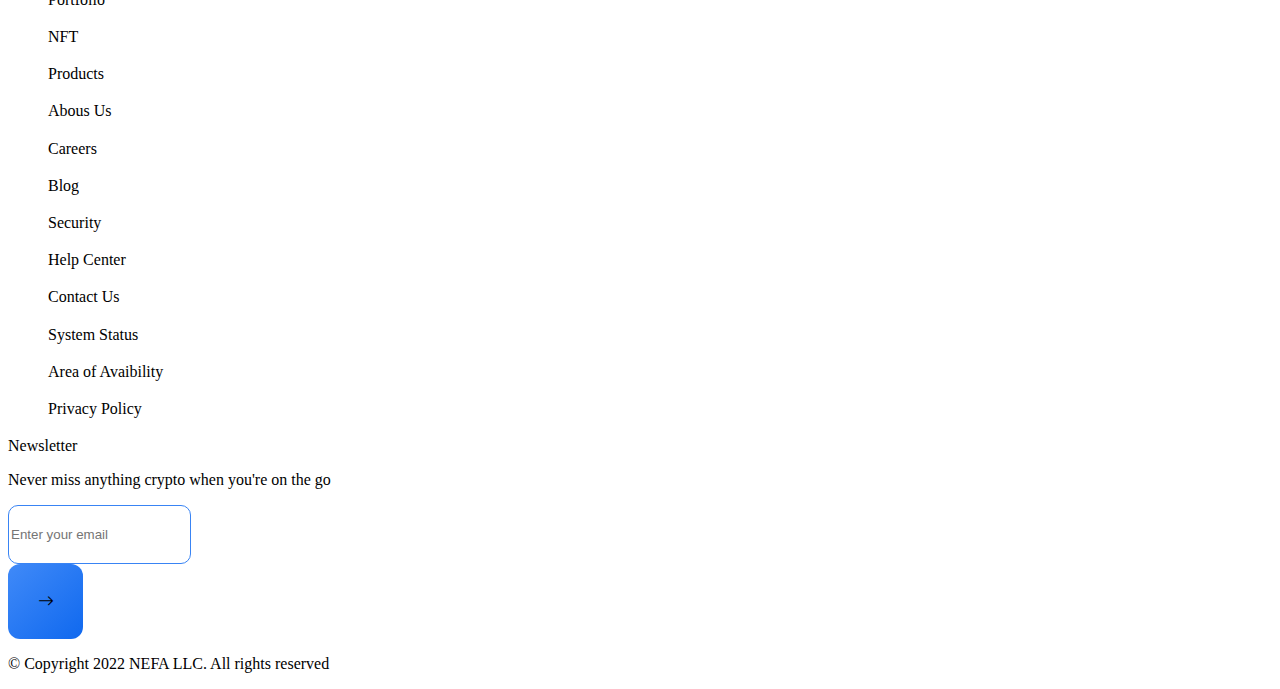
==== commit c1ba6d7c: "Add files via upload" ====
--- a/index.html
+++ b/index.html
@@ -18,6 +18,7 @@
   </head>
   <body>
     <main>
+      <!-- start nav -->
       <nav class="navbar navbar-expand-lg navigation">
         <div class="container-fluid">
           <a class="navbar-brand logo" href="#"
@@ -39,19 +40,19 @@
               class="navbar-nav me-auto my-2 my-lg-0 navbar-nav-scroll mx-auto"
               style="--bs-scroll-height: 100px"
             >
-              <li class="nav-item me-4">
+              <li class="nav-item me-1 me-xl-4">
                 <a class="nav-link" href="#">Cryptocurrency</a>
               </li>
-              <li class="nav-item me-4">
+              <li class="nav-item me-1 me-xl-4">
                 <a class="nav-link" href="#">Exchanges</a>
               </li>
-              <li class="nav-item me-4">
+              <li class="nav-item me-1 me-xl-4">
                 <a class="nav-link" href="#">Watchlist</a>
               </li>
-              <li class="nav-item me-4">
+              <li class="nav-item me-1 me-xl-4">
                 <a class="nav-link" href="#">NFT</a>
               </li>
-              <li class="nav-item me-4">
+              <li class="nav-item me-1 me-xl-4">
                 <a class="nav-link" href="#">Portfolio</a>
               </li>
               <li class="nav-item dropdown">
@@ -79,13 +80,13 @@
             </ul>
 
             <button
-              class="btn btn-outline-primary rounded-pill px-lg-5 py-lg-3 m"
+              class="btn btn-outline-primary rounded-pill px-4 py-2 px-xl-5 py-xl-3"
               type="submit"
             >
               Log In
             </button>
             <button
-              class="btn btn-primary rounded-pill px-lg-5 py-lg-3 ms-3"
+              class="btn btn-primary rounded-pill px-4 py-2 px-xl-5 py-xl-3 ms-3"
               type="submit"
             >
               Sign Up
@@ -93,7 +94,10 @@
           </div>
         </div>
       </nav>
-      <header class="gradient-bg position-relative">
+      <!-- end nav -->
+
+      <!-- start header -->
+      <header id="top" class="gradient-bg position-relative">
         <div class="container">
           <div
             class="row hero-content justify-content-center align-items-center py-5"
@@ -107,7 +111,7 @@
                   The World's <br /><span>Fastest Growing</span>
                   Crypto Web App
                 </h1>
-                <p class="text-muted my-lg-5 hero-info">
+                <p class="text-muted my-lg-3 my-xl-4 hero-info">
                   Buy and sell 200+ cryptocurrencies with 20+ flat currencies
                   using bank transfers or your credit/debit card.
                 </p>
@@ -139,7 +143,7 @@
             <div class="col-lg-7">
               <div class="hero-">
                 <img
-                  class="img-fluids hero-img"
+                  class="hero-img"
                   src="./assets/images/header-btc.png"
                   alt="big-btc"
                 />
@@ -148,12 +152,15 @@
           </div>
         </div>
       </header>
-      <section class="sec-table">
+      <!-- end header -->
+
+      <!-- start section table -->
+      <section class="sec-table bg-white">
         <div class="container">
-          <div class="row bg-light">
+          <div class="row bg-white shadow rounded py-4">
             <div class="col-12">
               <div class="row">
-                <div class="col-4">
+                <div class="col-4 border-table">
                   <div class="d-flex justify-content-between mb-2">
                     <p>🔥 Trending</p>
                     <span class="text-primary small">More ></span>
@@ -164,7 +171,7 @@
                       <div class="col-4">Price</div>
                       <div class="col-4">Chart</div>
                     </div>
-                    <div class="row justify-content-between border-coin mb-3 ">
+                    <div class="row justify-content-between border-coin mb-3">
                       <div class="col-4">
                         <div class="d-flex align-items-center">
                           <img
@@ -181,6 +188,9 @@
                       <div class="col-4">
                         <img src="./assets/images/fall.png" alt="" />
                       </div>
+                      <div class="col-12">
+                        <hr class="my-auto" />
+                      </div>
                     </div>
                     <div class="row justify-content-between border-coin mb-3">
                       <div class="col-4">
@@ -199,6 +209,9 @@
                       <div class="col-4">
                         <img src="./assets/images/fall.png" alt="" />
                       </div>
+                      <div class="col-12">
+                        <hr class="my-auto" />
+                      </div>
                     </div>
                     <div class="row justify-content-between border-coin mb-3">
                       <div class="col-4">
@@ -217,8 +230,11 @@
                       <div class="col-4">
                         <img src="./assets/images/fall.png" alt="" />
                       </div>
-                    </div>
-                    <div class="row justify-content-between">
+                      <div class="col-12">
+                        <hr class="my-auto" />
+                      </div>
+                    </div>
+                    <div class="row justify-content-between border-coin">
                       <div class="col-4">
                         <div class="d-flex align-items-center">
                           <img
@@ -238,7 +254,7 @@
                     </div>
                   </div>
                 </div>
-                <div class="col-4">
+                <div class="col-4 border-table">
                   <div class="d-flex justify-content-between mb-2">
                     <p>
                       🚀 Top Gainers <i class="bi bi-chevron-down small"></i>
@@ -268,6 +284,9 @@
                       <div class="col-4">
                         <img src="./assets/images/rise.png" alt="" />
                       </div>
+                      <div class="col-12">
+                        <hr class="my-auto hr-border" />
+                      </div>
                     </div>
                     <div class="row justify-content-between border-coin mb-3">
                       <div class="col-4">
@@ -286,6 +305,9 @@
                       <div class="col-4">
                         <img src="./assets/images/rise.png" alt="" />
                       </div>
+                      <div class="col-12">
+                        <hr class="my-auto hr-border" />
+                      </div>
                     </div>
                     <div class="row justify-content-between border-coin mb-3">
                       <div class="col-4">
@@ -303,6 +325,9 @@
                       </div>
                       <div class="col-4">
                         <img src="./assets/images/rise.png" alt="" />
+                      </div>
+                      <div class="col-12">
+                        <hr class="my-auto hr-border" />
                       </div>
                     </div>
                     <div class="row justify-content-between border-coin mb-3">
@@ -353,6 +378,9 @@
                       <div class="col-4">
                         <img src="./assets/images/fall.png" alt="" />
                       </div>
+                      <div class="col-12">
+                        <hr class="my-auto hr-border" />
+                      </div>
                     </div>
                     <div class="row justify-content-between border-coin mb-3">
                       <div class="col-4">
@@ -371,6 +399,9 @@
                       <div class="col-4">
                         <img src="./assets/images/fall.png" alt="" />
                       </div>
+                      <div class="col-12">
+                        <hr class="my-auto hr-border" />
+                      </div>
                     </div>
                     <div class="row justify-content-between border-coin mb-3">
                       <div class="col-4">
@@ -388,6 +419,9 @@
                       </div>
                       <div class="col-4">
                         <img src="./assets/images/fall.png" alt="" />
+                      </div>
+                      <div class="col-12">
+                        <hr class="my-auto hr-border" />
                       </div>
                     </div>
                     <div class="row justify-content-between border-coin mb-3">
@@ -415,7 +449,89 @@
           </div>
         </div>
       </section>
-
+      <!-- end section table -->
+
+      <!-- start section input -->
+      <section class="sec-input py-5">
+        <div class="container">
+          <div class="row justify-content-center align-items-center gx-5">
+            <div class="col-lg-6 pt-5 pt-lg-0 order-2 order-lg-1">
+              <div class="mb-5">
+                <h2 class="mb-4">
+                  Buy & trade on the <br />
+                  original crypto exchange.
+                </h2>
+                <p>
+                  Buy now and get 40% extra bonus Minimum pre-sale amount 25
+                  Crypto Coin. We accept BTC crypto-currency
+                </p>
+              </div>
+              <div class="row">
+                <div class="col-8">
+                  <div
+                    class="d-flex justify-content-between border-primary input-box p-4 mb-4"
+                  >
+                    <div class="gradient-border-right">
+                      <span class="input-text me-3">Amount</span>
+                    </div>
+                    <input class="w-100" placeholder="5,000" type="text" />
+                  </div>
+                  <div
+                    class="d-flex justify-content-between border-primary input-box p-4"
+                  >
+                    <div class="gradient-border-right">
+                      <span class="input-text me-3">Amount</span>
+                    </div>
+                    <input class="w-100" placeholder="5,000" type="text" />
+                  </div>
+                </div>
+                <div class="col-4">
+                  <select
+                    class="input-box d-flex justify-content-center align-items-center p-3 p-lg-4 mb-4"
+                  >
+                    <option value="USD">🇺🇸&emsp;USD</option>
+                    <option value="EUR">🇪🇺&emsp;EUR</option>
+                    <option value="GBP">🇬🇧&emsp;GBP</option>
+                    <option value="TRY">🇹🇷&emsp;TRY</option>
+                    <option value="CNY">🇨🇳&emsp;CNY</option>
+                    <option value="YEN">🇯🇵&emsp;YEN</option>
+                  </select>
+                  <select
+                    class="input-box d-flex justify-content-center align-items-center p-3 p-lg-4 mb-4"
+                  >
+                    <option value="USD">🇺🇸&emsp;USD</option>
+                    <option value="EUR">🇪🇺&emsp;EUR</option>
+                    <option value="GBP">🇬🇧&emsp;GBP</option>
+                    <option value="TRY">🇹🇷&emsp;TRY</option>
+                    <option value="CNY">🇨🇳&emsp;CNY</option>
+                    <option value="YEN">🇯🇵&emsp;YEN</option>
+                  </select>
+                </div>
+                <div class="col-12">
+                  <button
+                  class="hero-btn btn btn-primary rounded-pill px-lg-5 py-lg-3 mt-3 me-3 w-100"
+                  type="submit"
+                >
+                  Get Started
+                </button>
+                </div>
+              </div>
+            </div>
+            <div class="col-10 col-lg-6 order-1 order-lg-2">
+              <div class="order-3 order-lg-0">
+                <img
+                  class="img-fluid"
+                  src="./assets/images/section-hero-img.png"
+                  alt=""
+                />
+              </div>
+            </div>
+          </div>
+        </div>
+      </section>
+      <!-- end section input -->
+
+      <!-- start section brand -->
       <section class="sec-brand py-5 mb-5">
         <div class="container">
           <div class="row justify-content-center align-items-center">
@@ -423,21 +539,24 @@
               <h3 class="text-center">Trusted Partners Worldwide</h3>
               <p class="text-muted text-center">Trusted Partners Worldwide</p>
             </div>
-            <div class="col-lg-3 text-center">
+            <div class="col-md-6 col-xl-3 text-center">
               <img src="./assets/images/brands/brand-clever.svg" alt="" />
             </div>
-            <div class="col-lg-3 text-center">
+            <div class="col-md-6 col-xl-3 text-center">
               <img src="./assets/images/brands/brand-diamond.svg" alt="" />
             </div>
-            <div class="col-lg-3 text-center">
+            <div class="col-md-6 col-xl-3 text-center">
               <img src="./assets/images/brands/brand-swiss.svg" alt="" />
             </div>
-            <div class="col-lg-3 text-center">
+            <div class="col-md-6 col-xl-3 text-center">
               <img src="./assets/images/brands/brand-gambio.svg" alt="" />
             </div>
           </div>
         </div>
       </section>
+      <!-- end section brand -->
+
+      <!-- start section card -->
       <section class="py-5">
         <div class="container">
           <div class="row align-items-center gx-5">
@@ -481,7 +600,7 @@
                 </div>
               </div>
               <button
-                class="hero-btn btn btn-outline-primary rounded-pill px-lg-5 py-lg-3 mt-3"
+                class="hero-btn btn btn-outline-primary rounded-pill px-lg-5 py-lg-3 mt-5 mt-lg-3 "
                 type="submit"
               >
                 Join the waitlist
@@ -490,6 +609,446 @@
           </div>
         </div>
       </section>
+      <!-- end section end -->
+
+      <!-- start section tools -->
+      <section class="sec-tools pt-0 pb-5 py-lg-5">
+        <div class="container">
+          <div class="row justify-content-center align-items-center">
+            <div class="col-lg-5  pt-lg-5 order-2">
+              <h2 class="mb-3">
+                Advanced Trading <span class="gradient-color"> Tools</span>
+              </h2>
+              <div class="mb-3 mb-lg-5">
+                <h4>Professional Access, Non-stop Availability</h4>
+
+                <p class="text-muted">
+                  We provide premium access to crypto trading for both
+                  individuals and institutions through high liquidity, reliable
+                  order execution and constant uptime.
+                </p>
+              </div>
+              <div class="mb-3 mb-lg-5">
+                <h4>A Range of Powerful Apis</h4>
+                <p class="text-muted">
+                  Set up your own trading interface or deploy your algorithmic
+                  strategy with our high-performance FIX and HTTP APIs. Connect
+                  to our WebSocket for real-time data streaming.
+                </p>
+              </div>
+              <div class="mb-3 mb-lg-5">
+                <h4>Customer Support</h4>
+                <p class="text-muted">
+                  Premium 24/7 support available to all customers worldwide by
+                  phone or email. Dedicated account managers for partners.
+                </p>
+              </div>
+              <div class="row align-items-center">
+                <div class="col-lg-6">
+                <button
+                  class="hero-btn btn btn-outline-primary rounded-pill px-lg-5 py-lg-3 mt-3 me-3 w-100"
+                  type="submit"
+                >
+                  Get Started
+                </button>
+              </div>
+              <div class="col-lg-6">
+                <div class="mt-3 text-center text-lg-start">
+                  <a class="tools-link" href="#">Learn More</a>
+                </div>
+              </div>
+              </div>
+            </div>
+            <div class="col-lg-7 order-1 mb-3">
+              <div class="tools-img">
+                <img
+                  class="img-fluid"
+                  src="./assets/images/section-advandec.png"
+                  alt=""
+                />
+              </div>
+            </div>
+          </div>
+        </div>
+      </section>
+      <!-- end section tools -->
+
+      <!-- start section industry -->
+      <section class="py-5">
+        <div class="container">
+          <div class="row justify-content-center align-items-center gx-5">
+            <div class="col-lg-6">
+              <div class="industry-img">
+                <img
+                  class="img-fluid"
+                  src="./assets/images/section-indrustry.png"
+                  alt=""
+                />
+              </div>
+            </div>
+            <div class="col-lg-6">
+              <h2 class="mb-4 mb-lg-3 industry-title">Industry-leading security from day one</h2>
+              <div class="industry-text mb-4">
+                <div class="check">
+                  <div class="check-item d-flex align-items-center">
+                    <div class="check-icon bg-primary text-white me-2">
+                      <i class="bi bi-check-lg"></i>
+                    </div>
+                    <p class="m-0">Safety, security and compliance</p>
+                  </div>
+                </div>
+                <p class="text-muted">
+                  NEFA is a licensed New York trust company that undergoes
+                  regular bank exams and is subject to the cybersecurity audits
+                  conducted by the New York Department of Financial Services.
+                  Learn more about our commitment to security.
+                </p>
+              </div>
+              <div class="industry-text mb-4">
+                <div class="check">
+                  <div class="check-item d-flex align-items-center">
+                    <div class="check-icon bg-primary text-white me-2">
+                      <i class="bi bi-check-lg"></i>
+                    </div>
+                    <p class="m-0">Hardware security keys</p>
+                  </div>
+                </div>
+                <p class="text-muted">
+                  With NEFA you can secure your account with a hardware security
+                  key via WebAuthn.
+                </p>
+              </div>
+              <div class="industry-text mb-4">
+                <div class="check">
+                  <div class="check-item d-flex align-items-center">
+                    <div class="check-icon bg-primary text-white me-2">
+                      <i class="bi bi-check-lg"></i>
+                    </div>
+                    <p class="m-0">SOC Certifications</p>
+                  </div>
+                </div>
+                <p class="text-muted">
+                  NEFA is SOC 1 Type 2 and SOC 2 Type 2 compliant. We are the
+                  world’s first cryptocurrency exchange and custodian to
+                  complete these exams.
+                </p>
+              </div>
+            </div>
+          </div>
+        </div>
+      </section>
+      <!-- end section industry -->
+
+      <!-- start section started -->
+      <section class="py-5 sec-started">
+        <div class="container">
+          <div class="row justify-content-center align-items-center arrow-area">
+            <div class="col-7 col-lg-12">
+              <h2 class="text-center pb-5 py-lg-5">
+                Get started in just a few minutes
+              </h2>
+            </div>
+            <div class="col-lg-4">
+              <div
+                class="d-flex flex-column justify-content-center align-items-center text-center"
+              >
+                <img
+                  class="img-fluid"
+                  src="./assets/images/sign-up.png"
+                  alt=""
+                />
+                <div class="px-4 px-lg-5">
+                  <h3>Sign Up</h3>
+                  <p class="text-muted">
+                    Buy Bitcoin or Ethereum, then securely store it in your
+                    Wallet or send it on easily to friends
+                  </p>
+                </div>
+              </div>
+              <div class="arrow-left">
+                <img
+                  class="img-fluid arrow-img"
+                  src="./assets/images/svg/arrow.svg"
+                  alt=""
+                />
+              </div>
+            </div>
+            <div class="col-lg-4">
+              <div
+                class="d-flex flex-column justify-content-center align-items-center text-center"
+              >
+                <img class="img-fluid" src="./assets/images/fund.png" alt="" />
+                <div class="px-4 px-lg-5">
+                  <h3>Fund</h3>
+                  <p class="text-muted">
+                    Choose your preferred payment method such as bank transfer
+                    or credit card to top up your NEFA Wallet
+                  </p>
+                </div>
+              </div>
+            </div>
+            <div class="col-lg-4">
+              <div
+                class="d-flex flex-column justify-content-center align-items-center text-center"
+              >
+                <img
+                  class="img-fluid"
+                  src="./assets/images/buy-crypto.png"
+                  alt=""
+                />
+                <div class="px-4 px-lg-5">
+                  <h3>Buy Crypto</h3>
+                  <p class="text-muted">
+                    Sign up for your free NEFA Wallet on web, iOS or Android and
+                    follow our easy process to set up your profile
+                  </p>
+                </div>
+              </div>
+              <div class="arrow-right">
+                <img
+                  class="img-fluid arrow-img"
+                  src="./assets/images/svg/arrow.svg"
+                  alt=""
+                />
+              </div>
+            </div>
+          </div>
+        </div>
+      </section>
+      <!-- end section started -->
+
+      <!-- start section faq -->
+      <section class="py-5">
+        <div class="container">
+          <div class="row align-items-center justify-content-center">
+            <div class="col-lg-5">
+              <img
+                class="img-fluid"
+                src="./assets/images/frequently.png"
+                alt=""
+              />
+            </div>
+            <div class="col-lg-7">
+              <div class="faq-text mb-3 mt-lg-5">
+                <span class="gradient-color">SUPPORT</span>
+                <h2 class="mt-2">Frequently asked questions</h2>
+              </div>
+              <div class="accordion" id="accordionPanelsStayOpenExample">
+                <div class="accordion-item border-0">
+                  <h2 class="accordion-headers">
+                    <button
+                      class="accordion-button shadow-none bg-white fw-500"
+                      type="button"
+                      data-bs-toggle="collapse"
+                      data-bs-target="#panelsStayOpen-collapseOne"
+                      aria-expanded="true"
+                      aria-controls="panelsStayOpen-collapseOne"
+                    >
+                      Why should I choose NEFA?
+                    </button>
+                  </h2>
+                  <div
+                    id="panelsStayOpen-collapseOne"
+                    class="accordion-collapse collapse show"
+                  >
+                    <div class="accordion-body">
+                      <p class="text-muted">
+                        We're industry pioneers, having been in the
+                        cryptocurrency industry since 2016. We've facilitated
+                        more than 21 billion USD worth of transactions on our
+                        exchange for customers in over 40 countries. Today,
+                        we're trusted by over 8 million customers around the
+                        world and have received praise for our easy-to-use app,
+                        secure wallet, and range of features.
+                      </p>
+                    </div>
+                  </div>
+                </div>
+                <hr />
+                <div class="accordion-item border-0">
+                  <h2 class="accordion-header">
+                    <button
+                      class="accordion-button collapsed shadow-none bg-white fw-500"
+                      type="button"
+                      data-bs-toggle="collapse"
+                      data-bs-target="#panelsStayOpen-collapseTwo"
+                      aria-expanded="false"
+                      aria-controls="panelsStayOpen-collapseTwo"
+                    >
+                      How secure is NEFA?
+                    </button>
+                  </h2>
+                  <div
+                    id="panelsStayOpen-collapseTwo"
+                    class="accordion-collapse collapse"
+                  >
+                    <div class="accordion-body">
+                      <p class="text-muted">
+                        We're industry pioneers, having been in the
+                        cryptocurrency industry since 2016. We've facilitated
+                        more than 21 billion USD worth of transactions on our
+                        exchange for customers in over 40 countries. Today,
+                        we're trusted by over 8 million customers around the
+                        world and have received praise for our easy-to-use app,
+                        secure wallet, and range of features.
+                      </p>
+                    </div>
+                  </div>
+                </div>
+                <hr />
+                <div class="accordion-item border-0">
+                  <h2 class="accordion-header">
+                    <button
+                      class="accordion-button collapsed shadow-none bg-white fw-500"
+                      type="button"
+                      data-bs-toggle="collapse"
+                      data-bs-target="#panelsStayOpen-collapseThree"
+                      aria-expanded="false"
+                      aria-controls="panelsStayOpen-collapseThree"
+                    >
+                      Do I have to buy a whole Bitcoin?
+                    </button>
+                  </h2>
+                  <div
+                    id="panelsStayOpen-collapseThree"
+                    class="accordion-collapse collapse"
+                  >
+                    <div class="accordion-body">
+                      <p class="text-muted">
+                        We're industry pioneers, having been in the
+                        cryptocurrency industry since 2016. We've facilitated
+                        more than 21 billion USD worth of transactions on our
+                        exchange for customers in over 40 countries. Today,
+                        we're trusted by over 8 million customers around the
+                        world and have received praise for our easy-to-use app,
+                        secure wallet, and range of features.
+                      </p>
+                    </div>
+                  </div>
+                </div>
+                <hr />
+                <div class="accordion-item border-0">
+                  <h2 class="accordion-header">
+                    <button
+                      class="accordion-button collapsed shadow-none bg-white fw-500"
+                      type="button"
+                      data-bs-toggle="collapse"
+                      data-bs-target="#panelsStayOpen-collapseThree"
+                      aria-expanded="false"
+                      aria-controls="panelsStayOpen-collapseThree"
+                    >
+                      How do I actually buy Bitcoin?
+                    </button>
+                  </h2>
+                  <div
+                    id="panelsStayOpen-collapseThree"
+                    class="accordion-collapse collapse"
+                  >
+                    <div class="accordion-body">
+                      <p class="text-muted">
+                        We're industry pioneers, having been in the
+                        cryptocurrency industry since 2016. We've facilitated
+                        more than 21 billion USD worth of transactions on our
+                        exchange for customers in over 40 countries. Today,
+                        we're trusted by over 8 million customers around the
+                        world and have received praise for our easy-to-use app,
+                        secure wallet, and range of features.
+                      </p>
+                    </div>
+                  </div>
+                </div>
+              </div>
+            </div>
+          </div>
+        </div>
+      </section>
+      <!-- start back to top  -->
+      <div class="d-flex justify-content-center align-items-center w-100">
+        <button class="p-3 border border-light-subtle rounded">
+          <a class="text-decoration-none text-muted" href="#top">
+            Back to top <i class="bi bi-arrow-up"></i>
+          </a>
+        </button>
+      </div>
+      <!-- end back to top -->
+      <!-- end section faq -->
+
+      <footer class="pt-5">
+        <div class="container">
+          <div
+            class="row justify-content-center align-items-start border-top border-bottom"
+          >
+            <div class=""></div>
+            <div class="col-lg-3 col-12 pt-4">
+              <div
+                class="footer-logo d-flex justify-content-center align-items-center"
+              >
+                <img src="./assets/images/svg/logo.svg" alt="" />
+              </div>
+            </div>
+            <div class="col-lg-2 col-4 pt-4 border-end">
+              <div class="footer-menu py-5">
+                <ul class="list-style-none text-muted">
+                  <li class=""><a href="#">Buy Crypto</a></li>
+                  <li class=""><a href="#">Exchanges</a></li>
+                  <li class=""><a href="#">Watchlist</a></li>
+                  <li class=""><a href="#">Portfolio</a></li>
+                  <li class=""><a href="#">NFT</a></li>
+                </ul>
+              </div>
+            </div>
+            <div class="col-lg-2 col-4 pt-4 border-end">
+              <div class="footer-menu py-5">
+                <ul class="list-style-none text-muted">
+                  <li class=""><a href="#">Products</a></li>
+                  <li class=""><a href="#">Abous Us</a></li>
+                  <li class=""><a href="#">Careers</a></li>
+                  <li class=""><a href="#">Blog</a></li>
+                  <li class=""><a href="#">Security</a></li>
+                </ul>
+              </div>
+            </div>
+            <div class="col-lg-2 col-4 pt-4 border-end">
+              <div class="footer-menu py-5">
+                <ul class="list-style-none text-muted">
+                  <li class=""><a href="#">Help Center</a></li>
+                  <li><a href="#">Contact Us</a></li>
+                  <li><a href="#">System Status</a></li>
+                  <li><a href="#">Area of Avaibility</a></li>
+                  <li><a href="#">Privacy Policy</a></li>
+                </ul>
+              </div>
+            </div>
+            <div class="col-lg-3 col-10 pt-4">
+              <div class="footer-menu footer-form py-5 mx-auto">
+                <div class="text-muted">Newsletter</div>
+                <p class="mt-3 text-muted">
+                  Never miss anything crypto when you're on the go
+                </p>
+                <div class="mb-3">
+                  <div class="d-flex justify-content-center align-items-center">
+                    <input
+                      type="email"
+                      class="form-control form-input py-3"
+                      id="exampleInputEmail1"
+                      aria-describedby="emailHelp"
+                      placeholder="Enter your email"
+                    />
+                    <div class="form-submit ms-2">
+                      <i class="bi bi-arrow-right text-white"></i>
+                    </div>
+                  </div>
+                </div>
+              </div>
+            </div>
+          </div>
+        </div>
+      </footer>
+      <div
+        class="copyright d-flex justify-content-center align-items-center pt-3"
+      >
+        <p class="text-muted">© Copyright 2022 NEFA LLC. All rights reserved</p>
+      </div>
     </main>
     <script
       src="https://cdn.jsdelivr.net/npm/bootstrap@5.3.2/dist/js/bootstrap.bundle.min.js"
--- a/assets/sass/style.css
+++ b/assets/sass/style.css
@@ -14,17 +14,25 @@
 }
 
 .navbar {
-  z-index: 999;
-  background: transparent;
-  position: absolute;
-  left: 0;
-  top: 0;
-  width: 100%;
+  background-color: #f6fbfe;
+}
+
+.nav-item {
+  font-size: 1rem;
 }
 
 .logo {
   width: 8rem;
   height: 3rem;
+}
+
+@media (max-width: 1200px) {
+  .nav-item {
+    font-size: 0.8rem;
+  }
+}
+body {
+  overflow-x: hidden;
 }
 
 .hero-text {
@@ -80,14 +88,21 @@
   bottom: 0;
 }
 
+@media (max-width: 1400px) {
+  .hero-text {
+    font-size: 3.5rem;
+    font-weight: 700;
+    line-height: 4rem;
+  }
+}
 @media (max-width: 1200px) {
   .hero-img {
     width: 100%;
     height: auto;
   }
   .hero-text {
-    font-size: 3.5rem;
-    line-height: 4rem;
+    font-size: 3rem;
+    line-height: 3.5rem;
   }
 }
 @media (max-width: 992px) {
@@ -114,7 +129,7 @@
     padding: 1rem 0;
   }
   header {
-    padding-top: 12rem;
+    padding-top: 3rem;
   }
 }
 @media (max-width: 768px) {
@@ -170,21 +185,39 @@
   margin-bottom: 1rem;
 }
 
+.sec-table {
+  margin-top: -5%;
+}
+
 .crypto-img {
-  width: 20px;
-  height: 20px;
+  width: 20px !important;
+  height: 20px !important;
+  margin-top: 1px !important;
 }
 
 .price-icon {
-  color: #28C165;
+  color: #28c165;
 }
 
 .price-icon- {
-  color: #F4574D;
-}
-
-.border-coin {
-  border-bottom: 1px solid #EEE;
+  color: #f4574d;
+}
+
+.border-coin hr.hr-border {
+  width: 100%;
+  margin-left: auto;
+}
+.border-coin img {
+  width: 100%;
+  margin-top: -10%;
+}
+.border-coin hr {
+  color: #bbb;
+}
+
+.border-table {
+  border-right: 1px solid #eee;
+  height: 100%;
 }
 
 tr th:nth-child(1) {
@@ -204,4 +237,163 @@
   color: var(--bs-secondary-color) !important;
   font-size: 0.8rem;
   font-weight: 400;
+}
+
+.input-box {
+  border-radius: 22px;
+  border: 1px solid var(--GRA-Blue2, #3984f4);
+  height: 80px;
+}
+.input-box span {
+  background: var(--GRA-Blue, linear-gradient(137deg, #468ef9 -12.5%, #0c66ee 107.5%));
+  background-clip: text;
+  -webkit-background-clip: text;
+  -webkit-text-fill-color: transparent;
+}
+.input-box input {
+  border: none;
+  text-align: right;
+}
+.input-box input::-moz-placeholder {
+  color: #000;
+  font-weight: 500;
+}
+.input-box input::placeholder {
+  color: #000;
+  font-weight: 500;
+}
+
+.input-flag {
+  width: 30px;
+  height: 30px;
+}
+
+.gradient-border-right {
+  border-right: 1px solid black;
+  height: 100%;
+  display: flex;
+  align-items: center;
+}
+
+option {
+  width: 10px !important;
+}
+
+.industry-title {
+  width: 90%;
+}
+
+.sec-started {
+  border-radius: 40px;
+  background: linear-gradient(180deg, rgba(255, 255, 255, 0.7) -9.25%, rgba(255, 255, 255, 0.6) -9.25%, rgba(244, 249, 255, 0.7) 108.74%);
+}
+
+.arrow-area {
+  position: relative;
+}
+
+.arrow-left {
+  position: absolute;
+  left: 27%;
+  top: 47%;
+}
+
+.arrow-right {
+  position: absolute;
+  right: 24%;
+  top: 47%;
+}
+
+.arrow-img {
+  max-width: 80%;
+}
+
+@media (max-width: 1460px) {
+  .arrow-img {
+    max-width: 70%;
+  }
+  .arrow-left {
+    left: 27%;
+    top: 43%;
+  }
+  .arrow-right {
+    right: 22%;
+    top: 43%;
+  }
+}
+@media (max-width: 1200px) {
+  .arrow-img {
+    max-width: 60%;
+  }
+  .arrow-left {
+    left: 27%;
+  }
+  .arrow-right {
+    right: 20%;
+  }
+}
+@media (max-width: 992px) {
+  .arrow-left {
+    display: none;
+  }
+  .arrow-right {
+    display: none;
+  }
+}
+.collapsible-link {
+  width: 100% !important;
+  position: relative !important;
+  text-align: left !important;
+}
+
+.collapsible-link::before {
+  content: "\f107";
+  position: absolute !important;
+  top: 50% !important;
+  right: 0.8rem !important;
+  transform: translateY(-50%) !important;
+  display: block !important;
+  font-family: "FontAwesome";
+  font-size: 1.1rem;
+}
+
+.btn-faq {
+  border: none !important;
+}
+
+.list-style-none li {
+  list-style: none;
+  margin: 1.2rem 0;
+}
+
+.footer-logo {
+  padding-top: 4rem;
+}
+
+.footer-form {
+  margin-top: 1.2rem;
+}
+
+.footer-menu ul li a {
+  text-decoration: none;
+  color: inherit;
+}
+
+.form-input {
+  border-radius: 10px;
+  border: 1px solid var(--GRA-Blue2, #3984f4);
+  height: 55px;
+}
+
+.form-submit {
+  display: flex;
+  width: 55px;
+  height: 55px;
+  padding: 10px;
+  justify-content: center;
+  align-items: center;
+  gap: 10px;
+  flex-shrink: 0;
+  border-radius: 12px;
+  background: var(--GRA-Blue, linear-gradient(137deg, #468EF9 -12.5%, #0C66EE 107.5%));
 }/*# sourceMappingURL=style.css.map */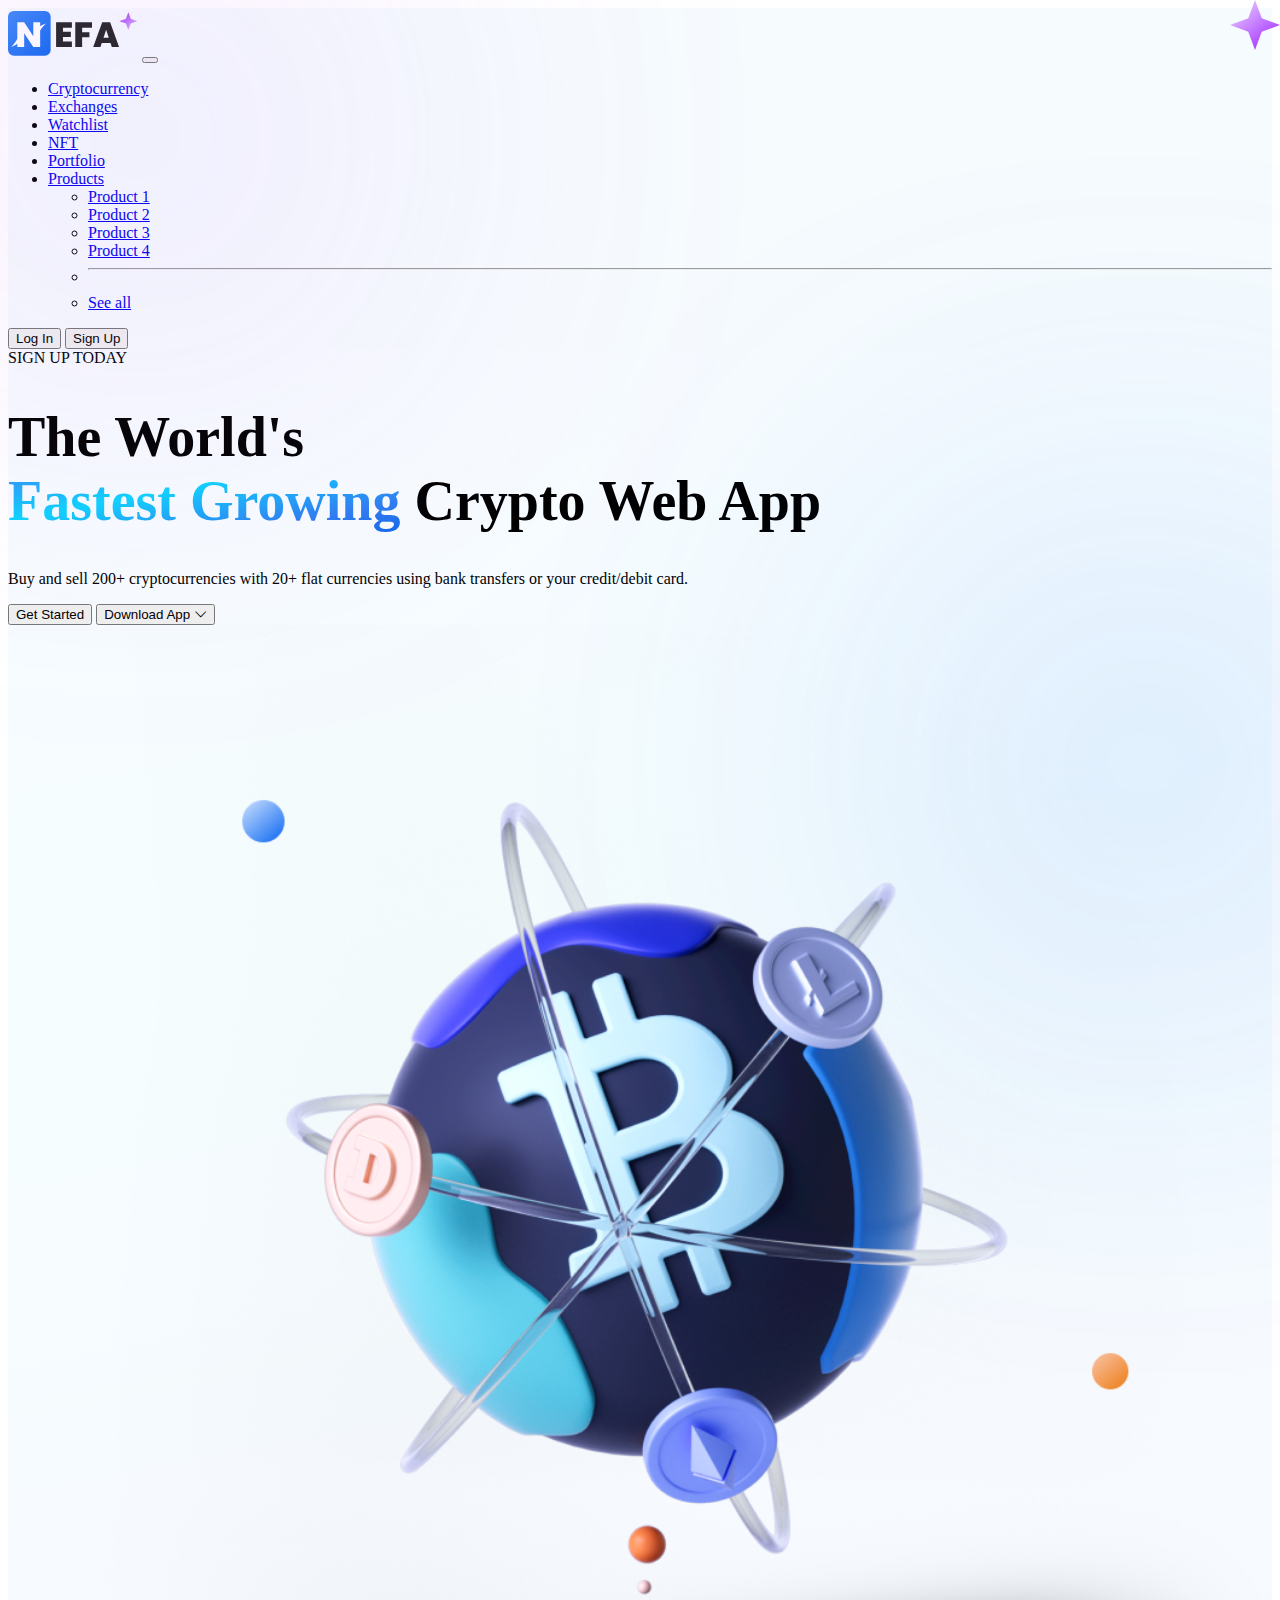
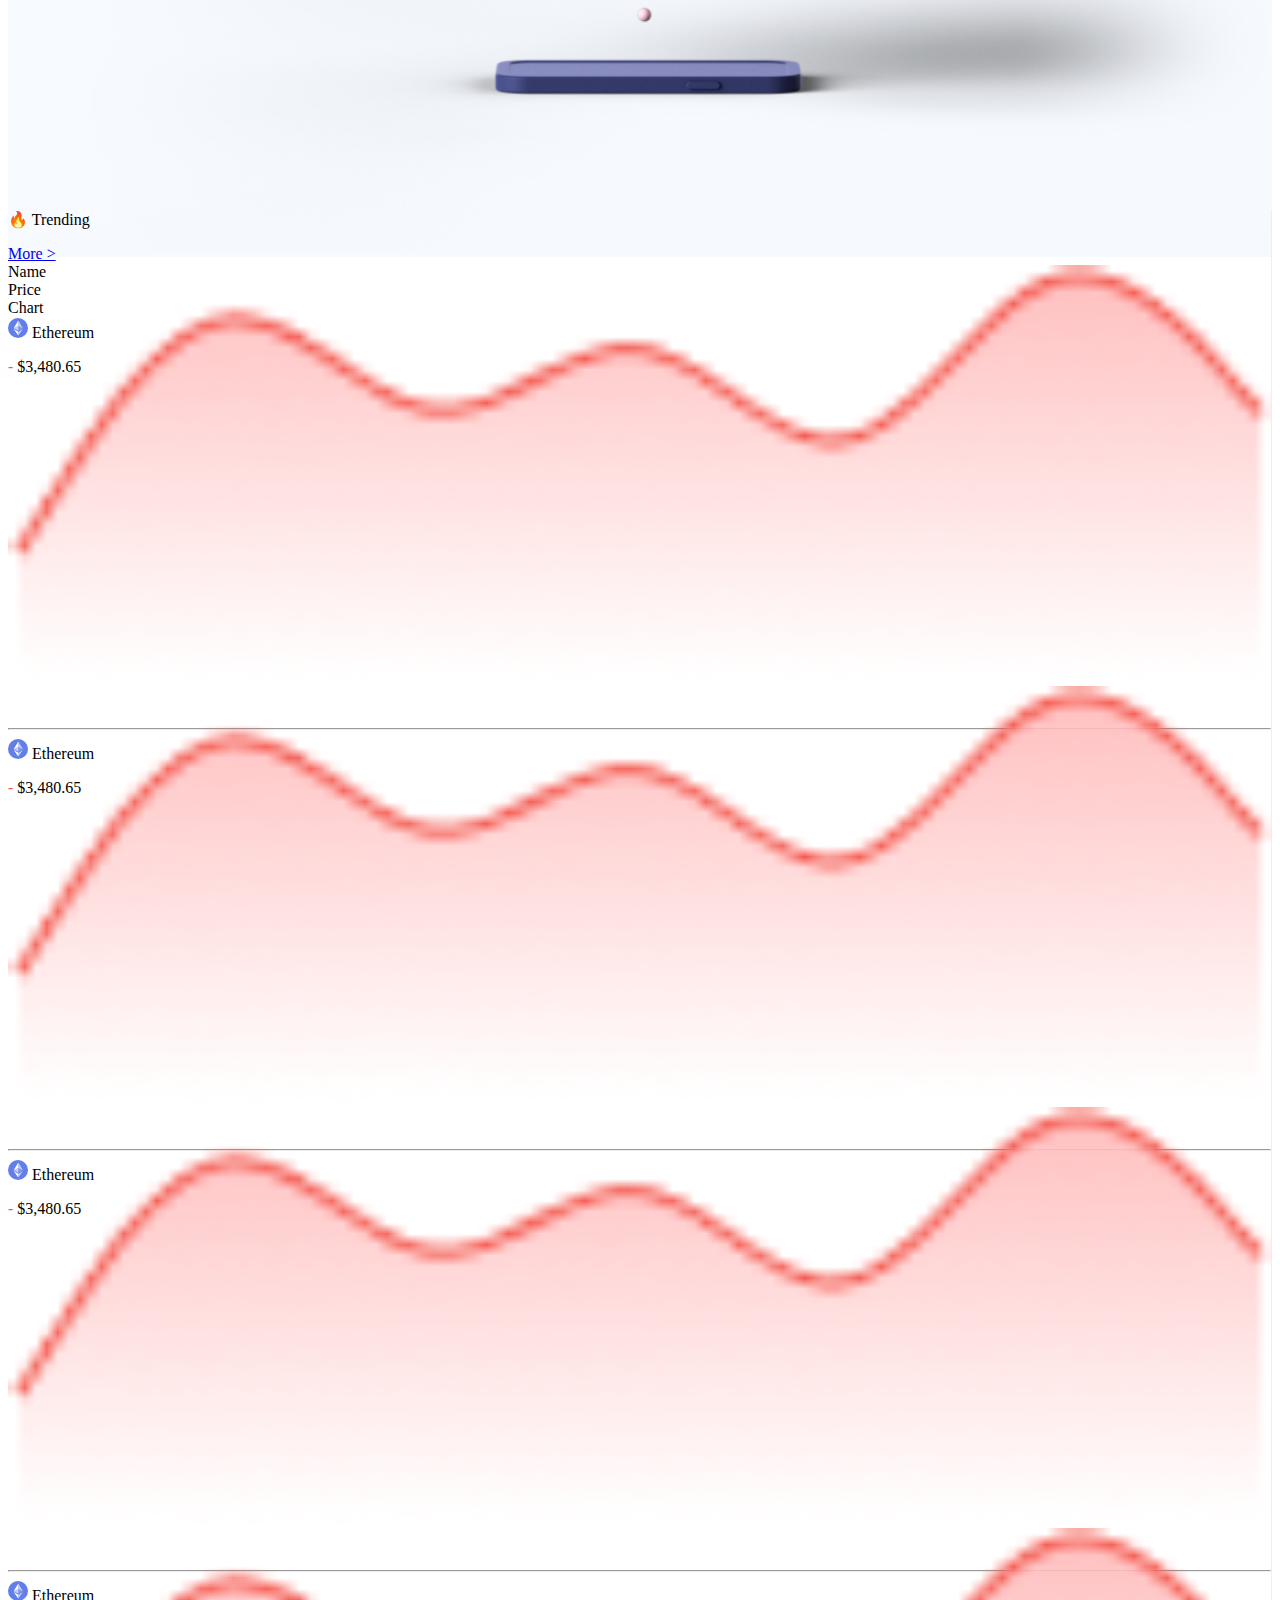
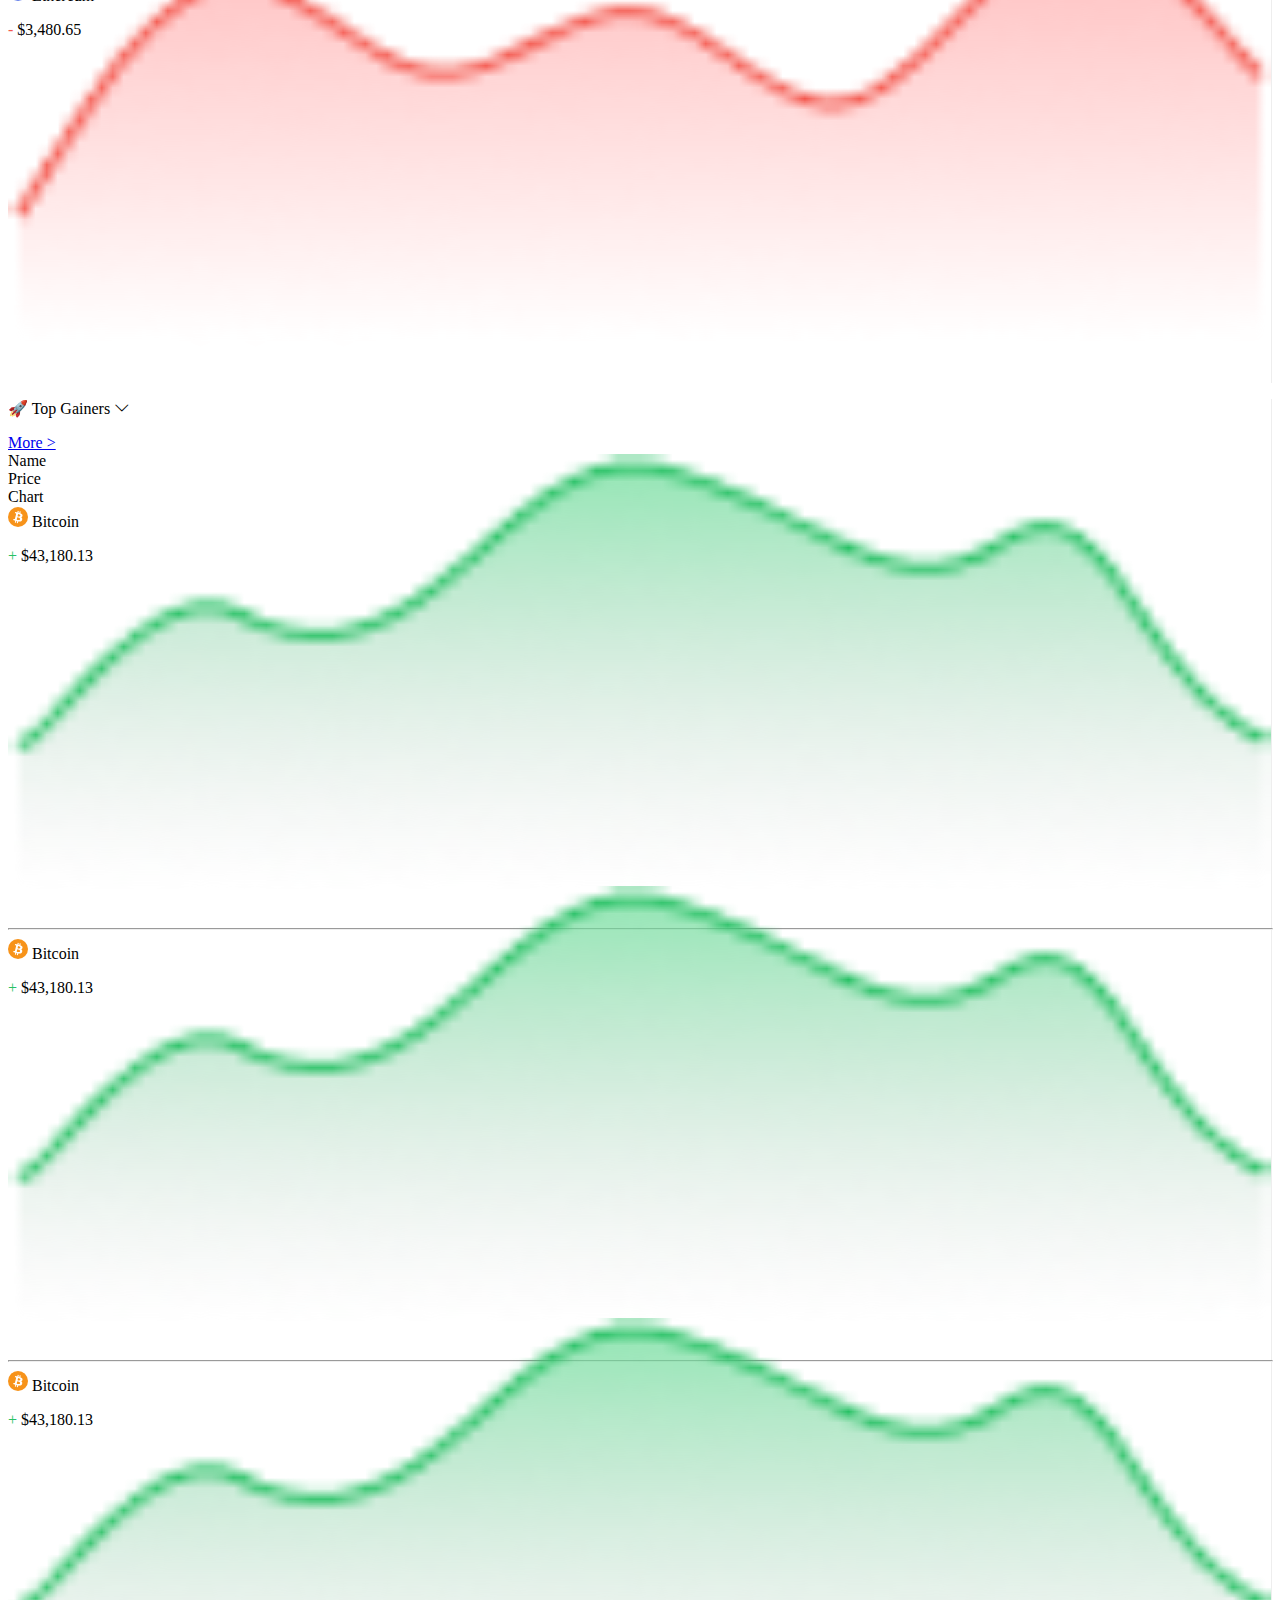
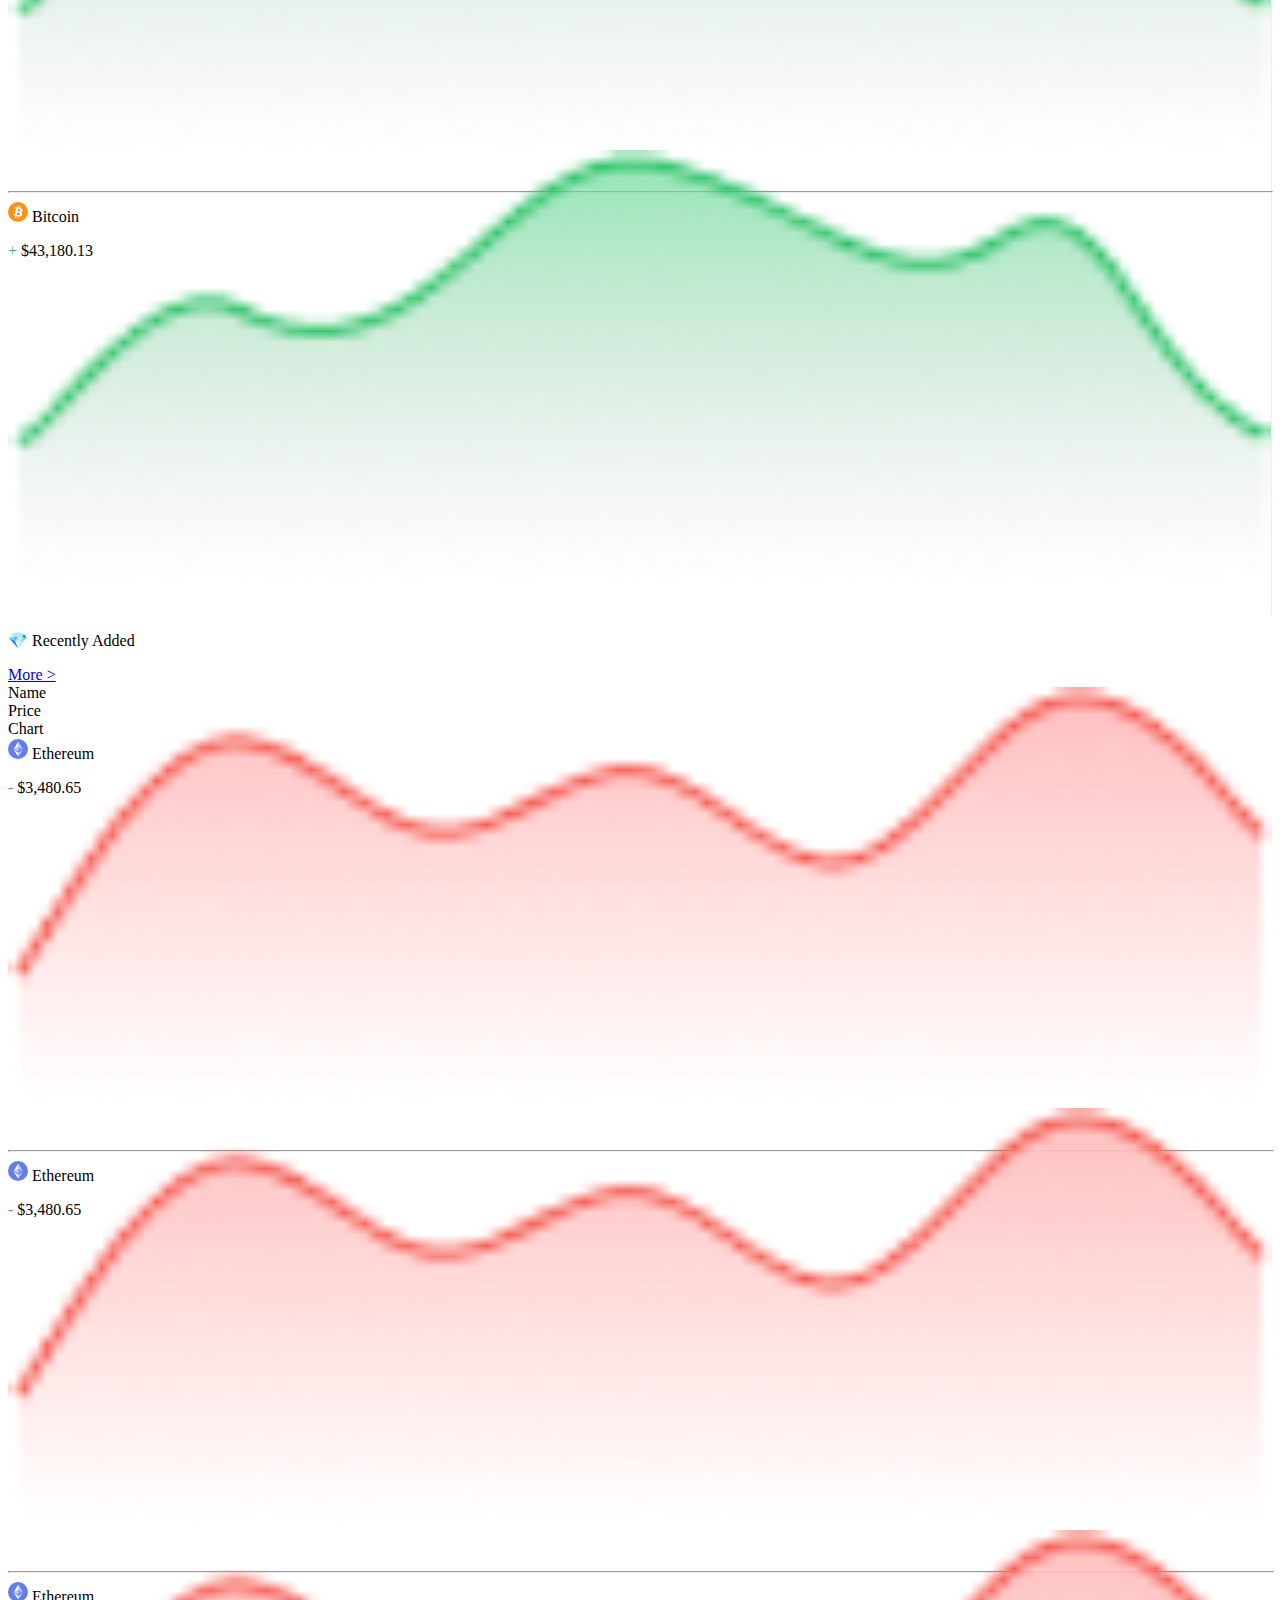
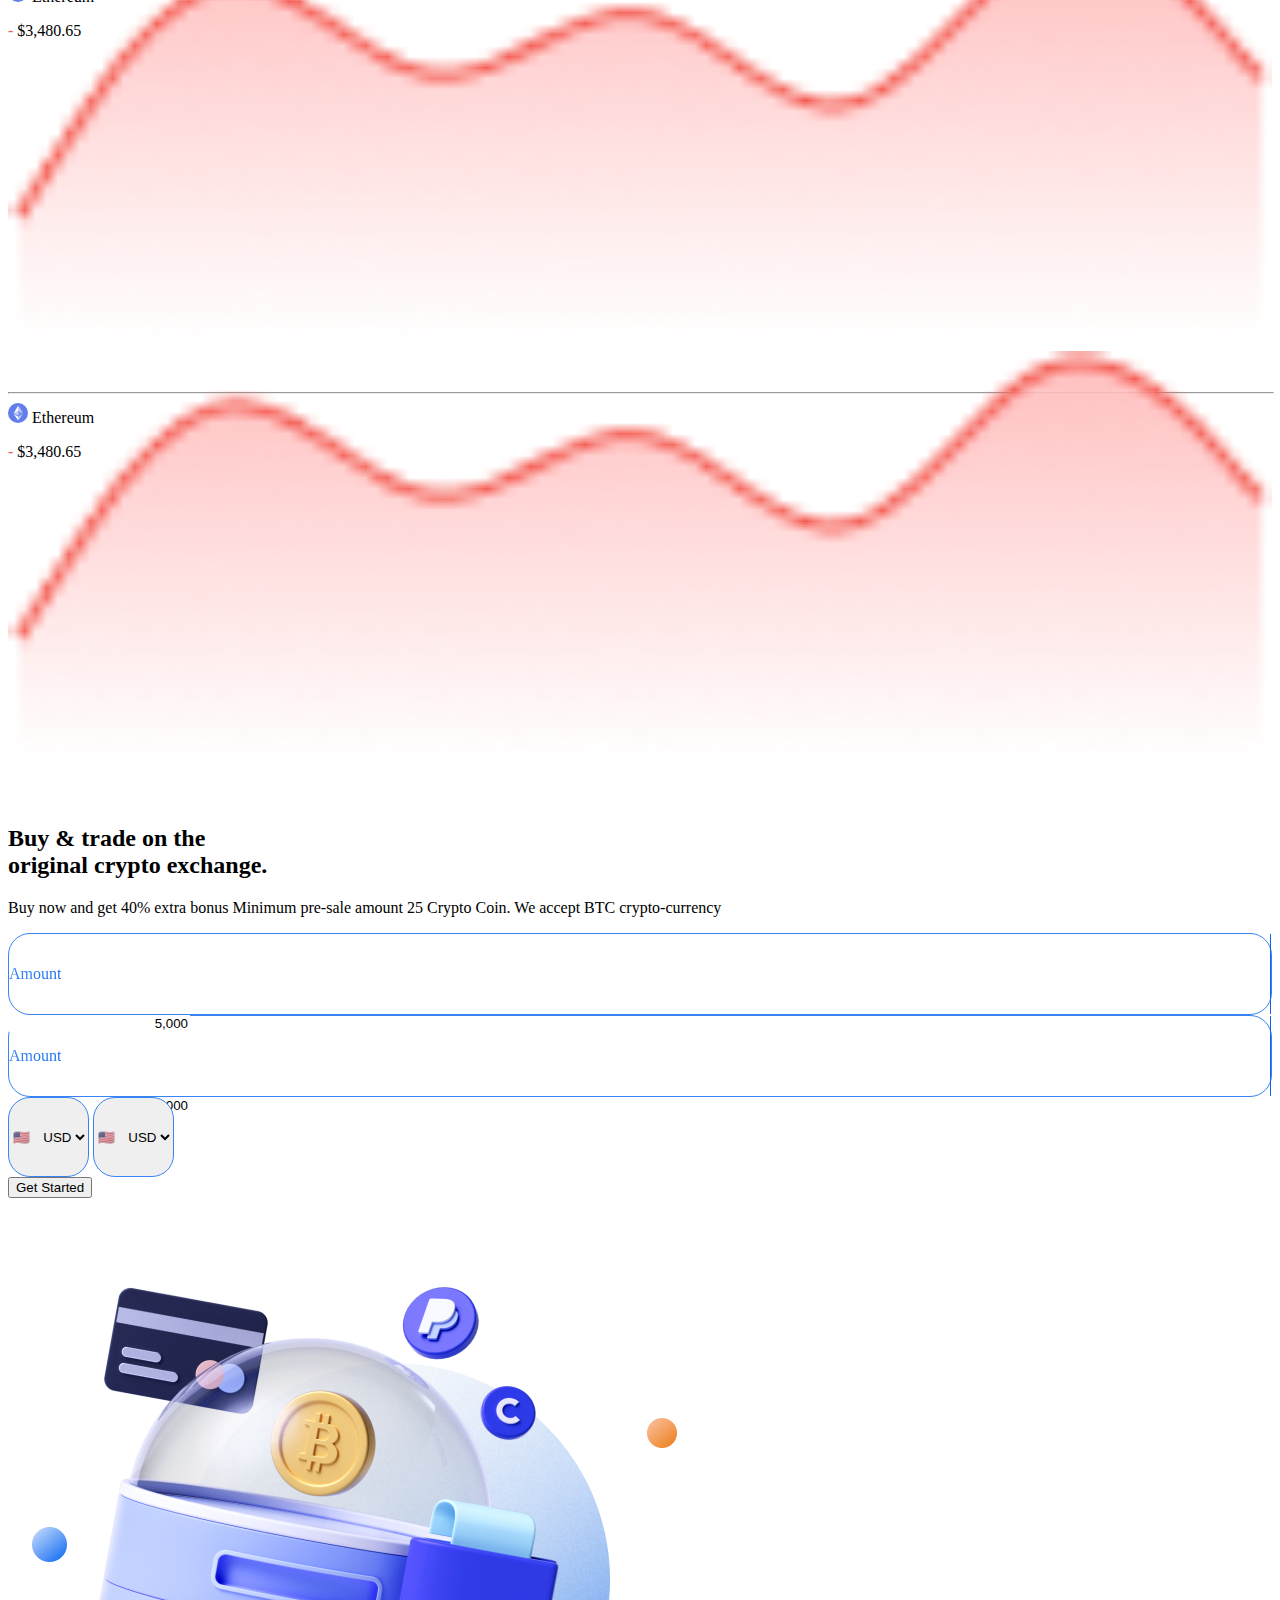
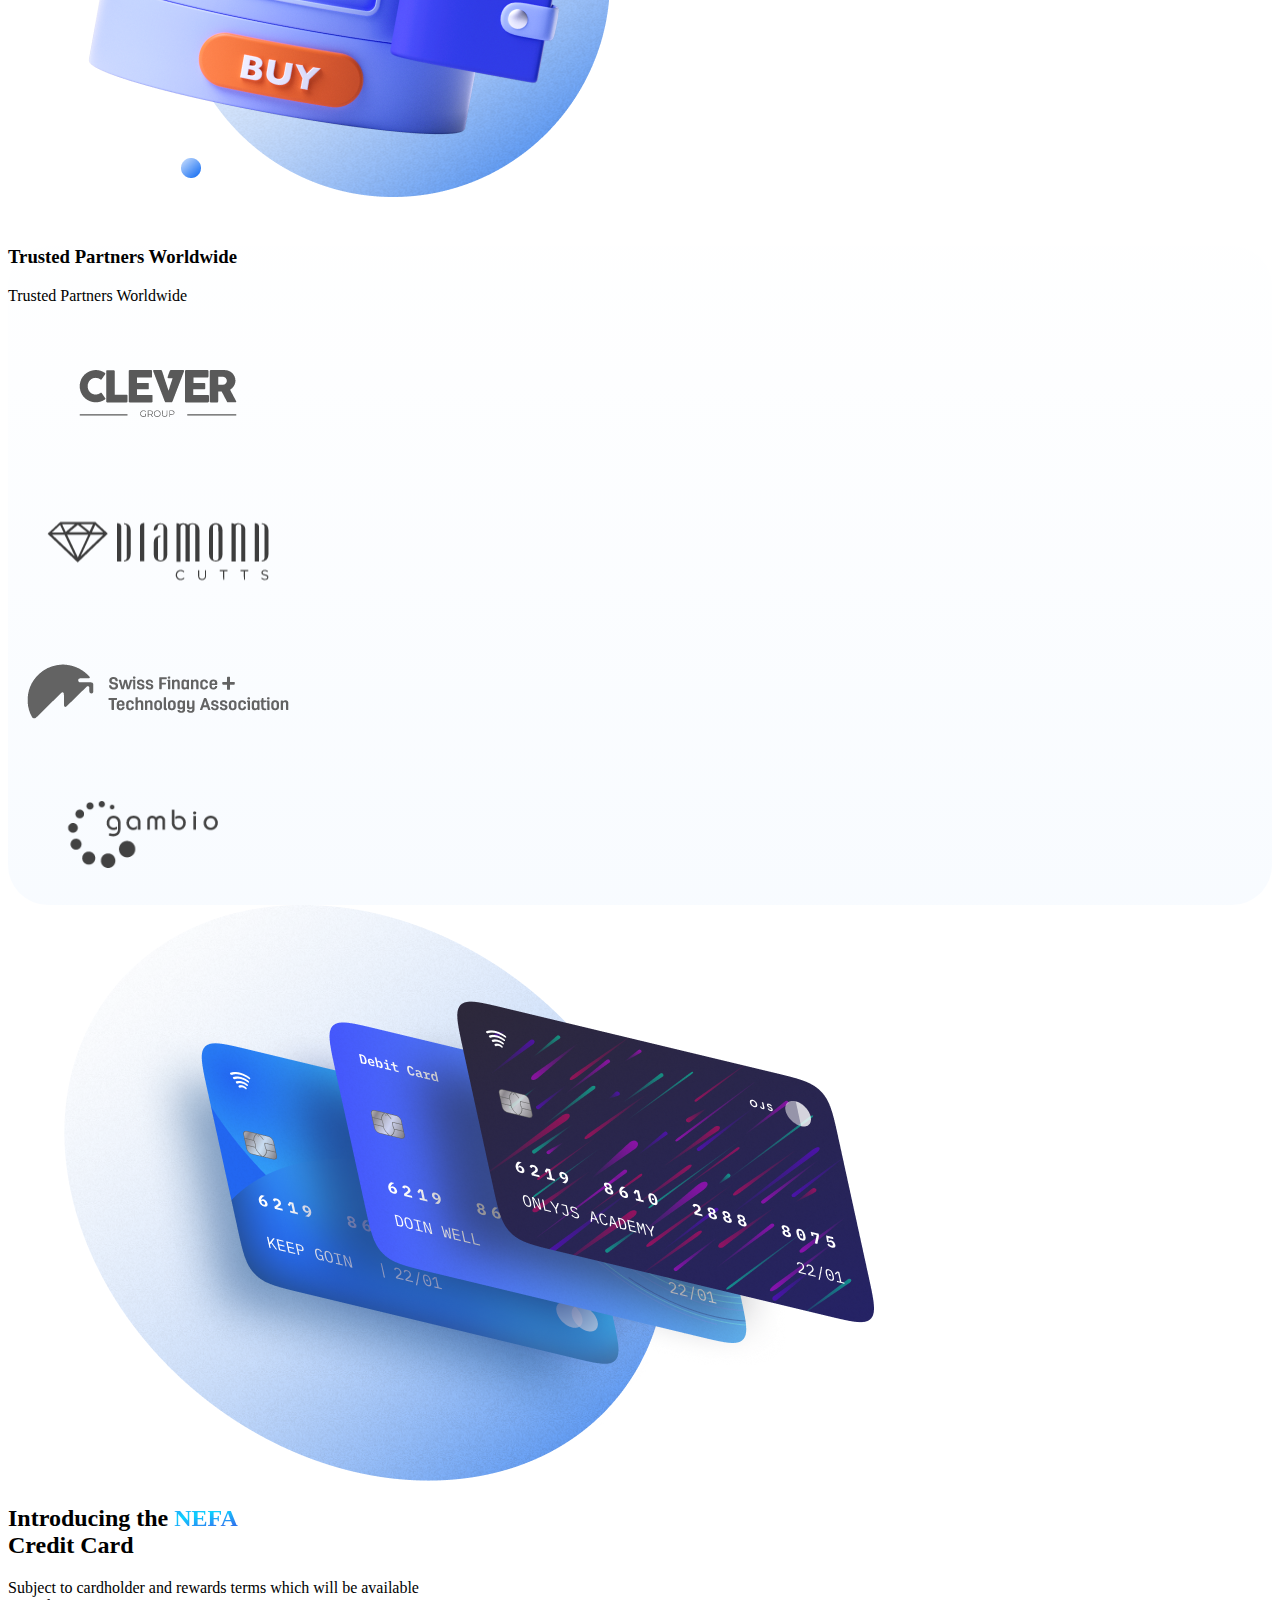
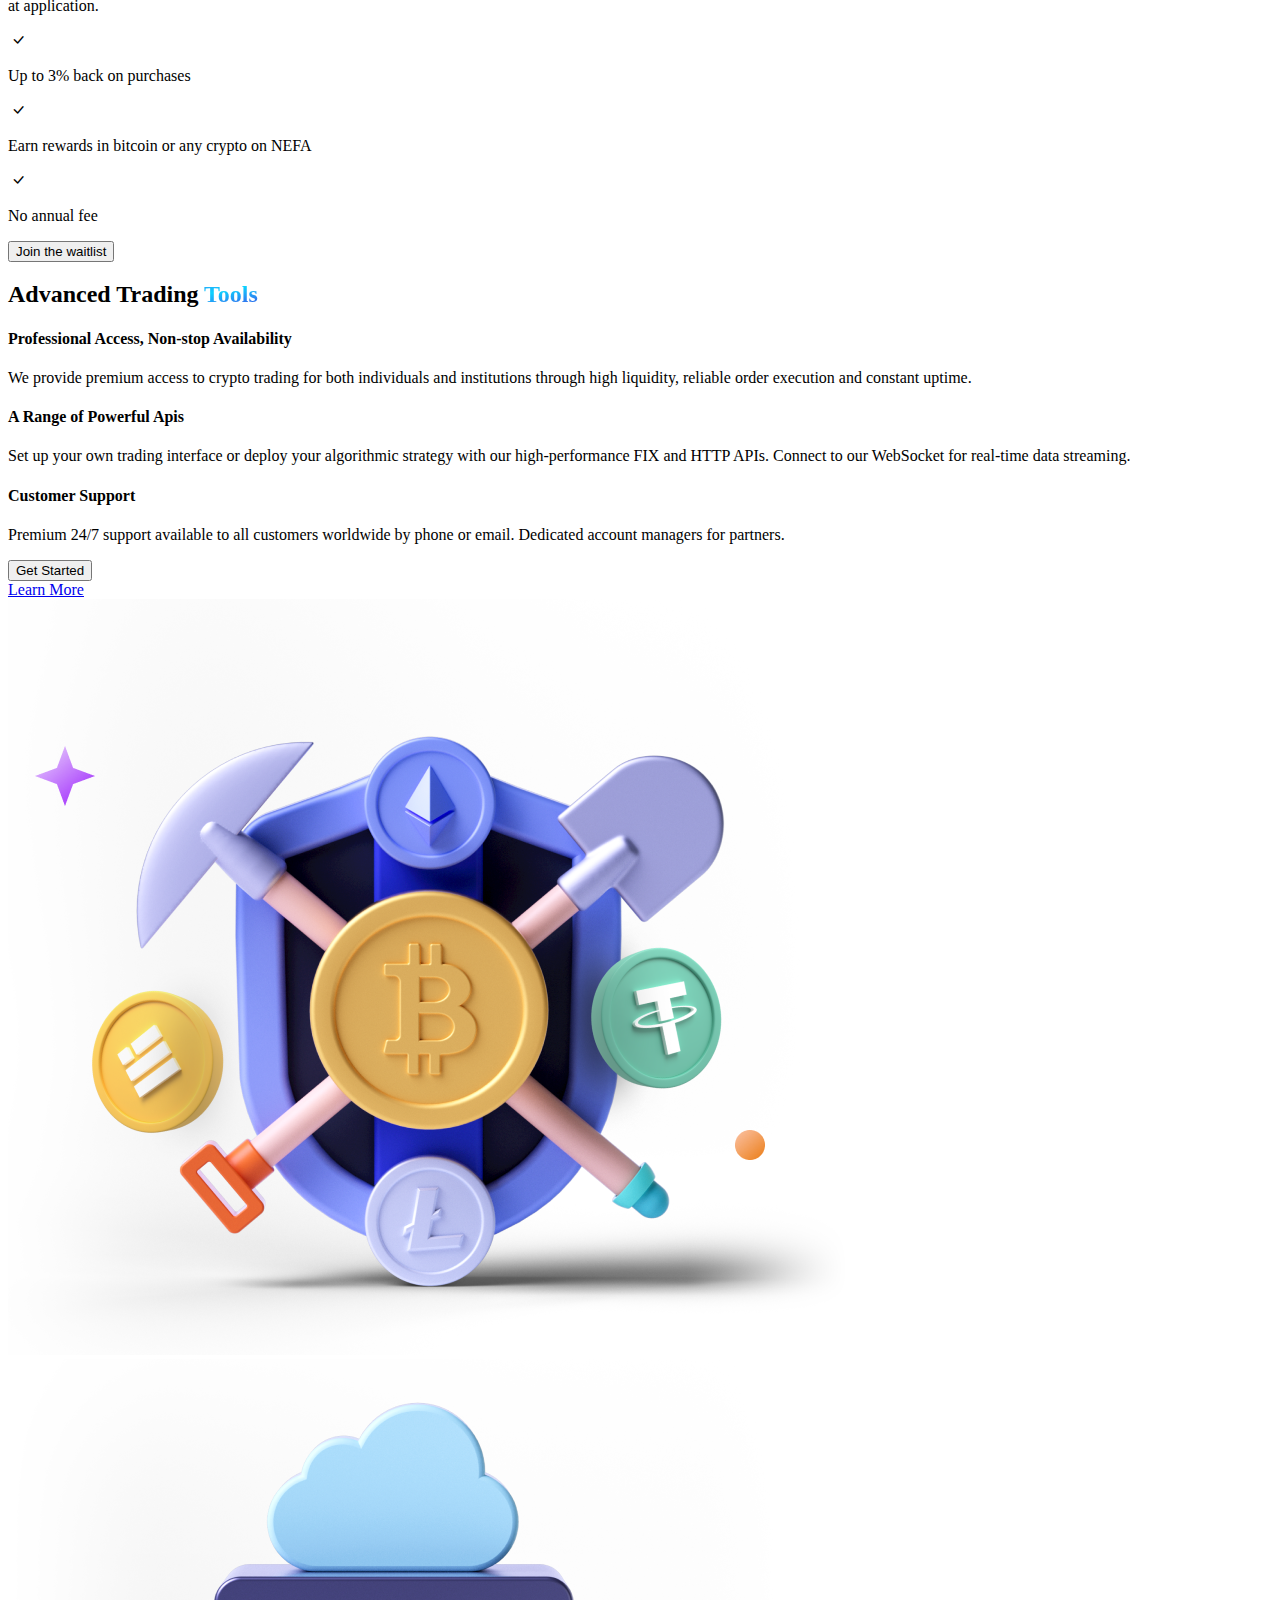
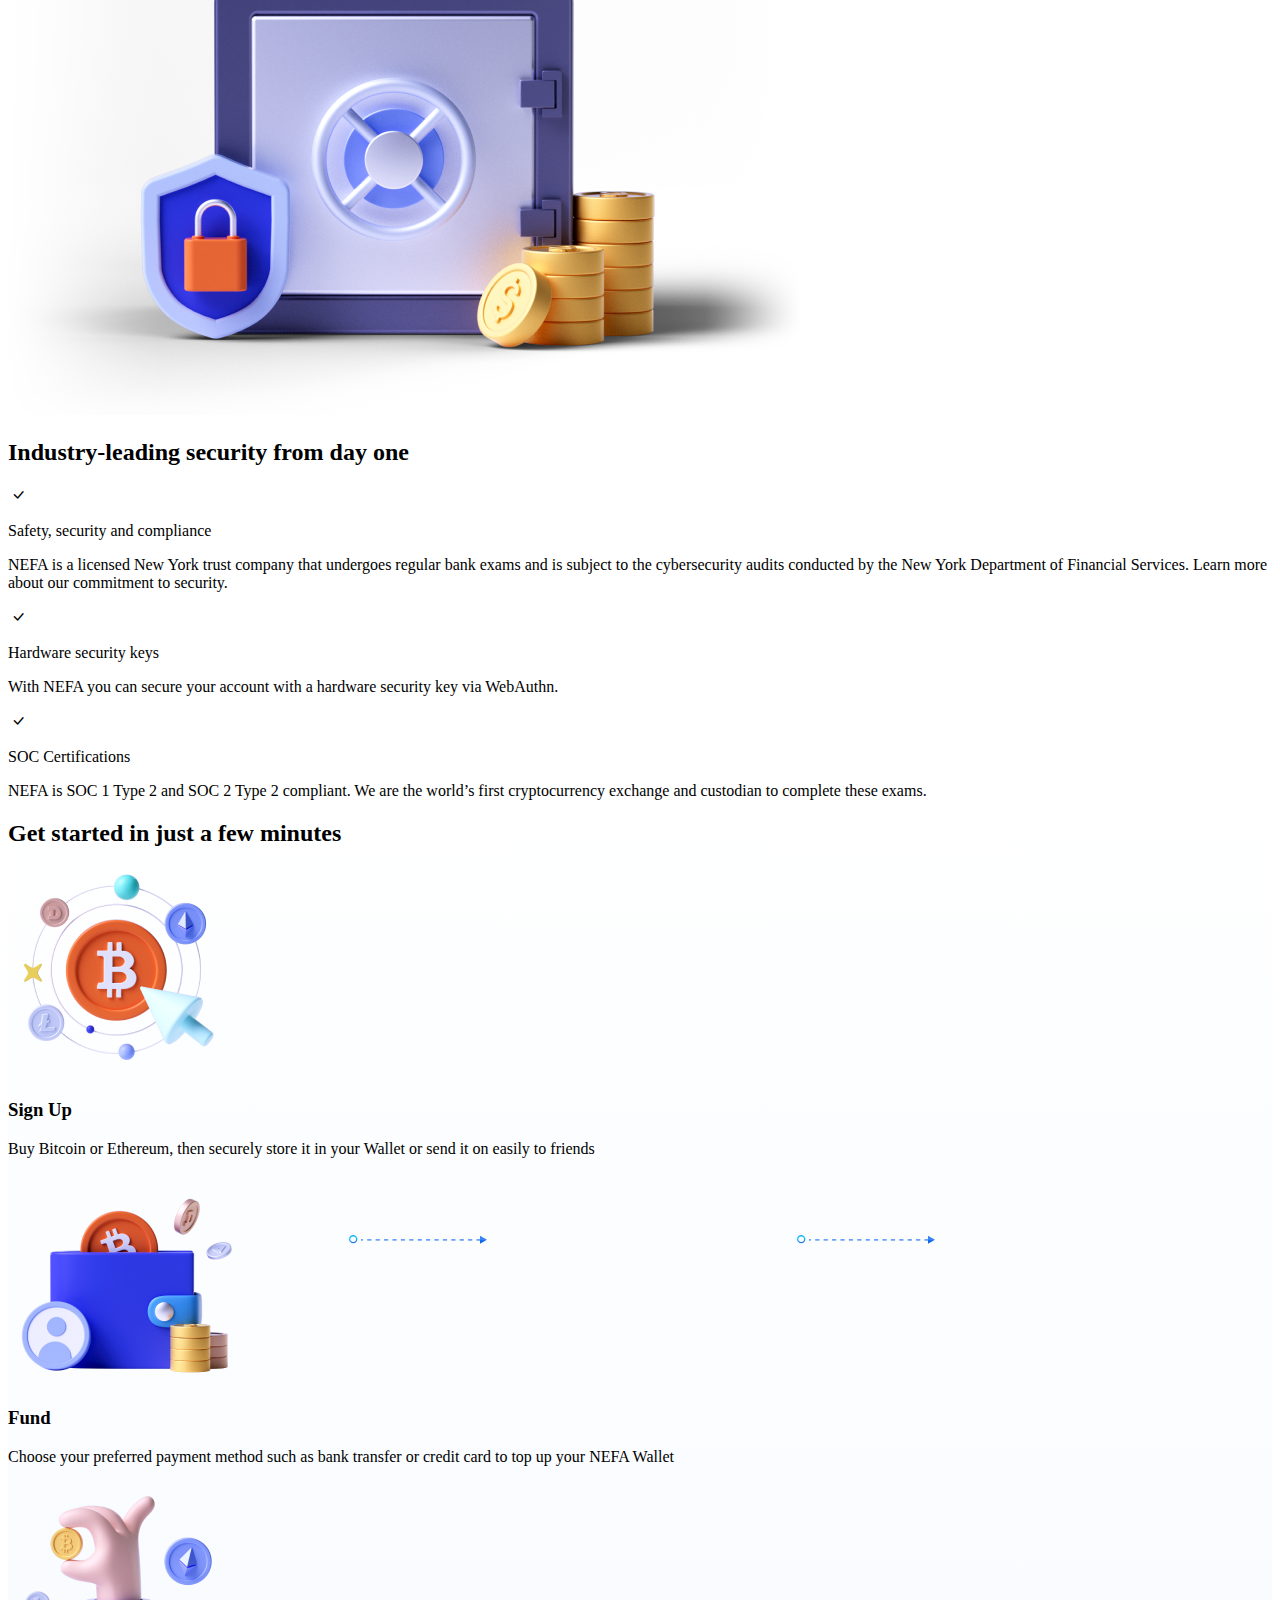
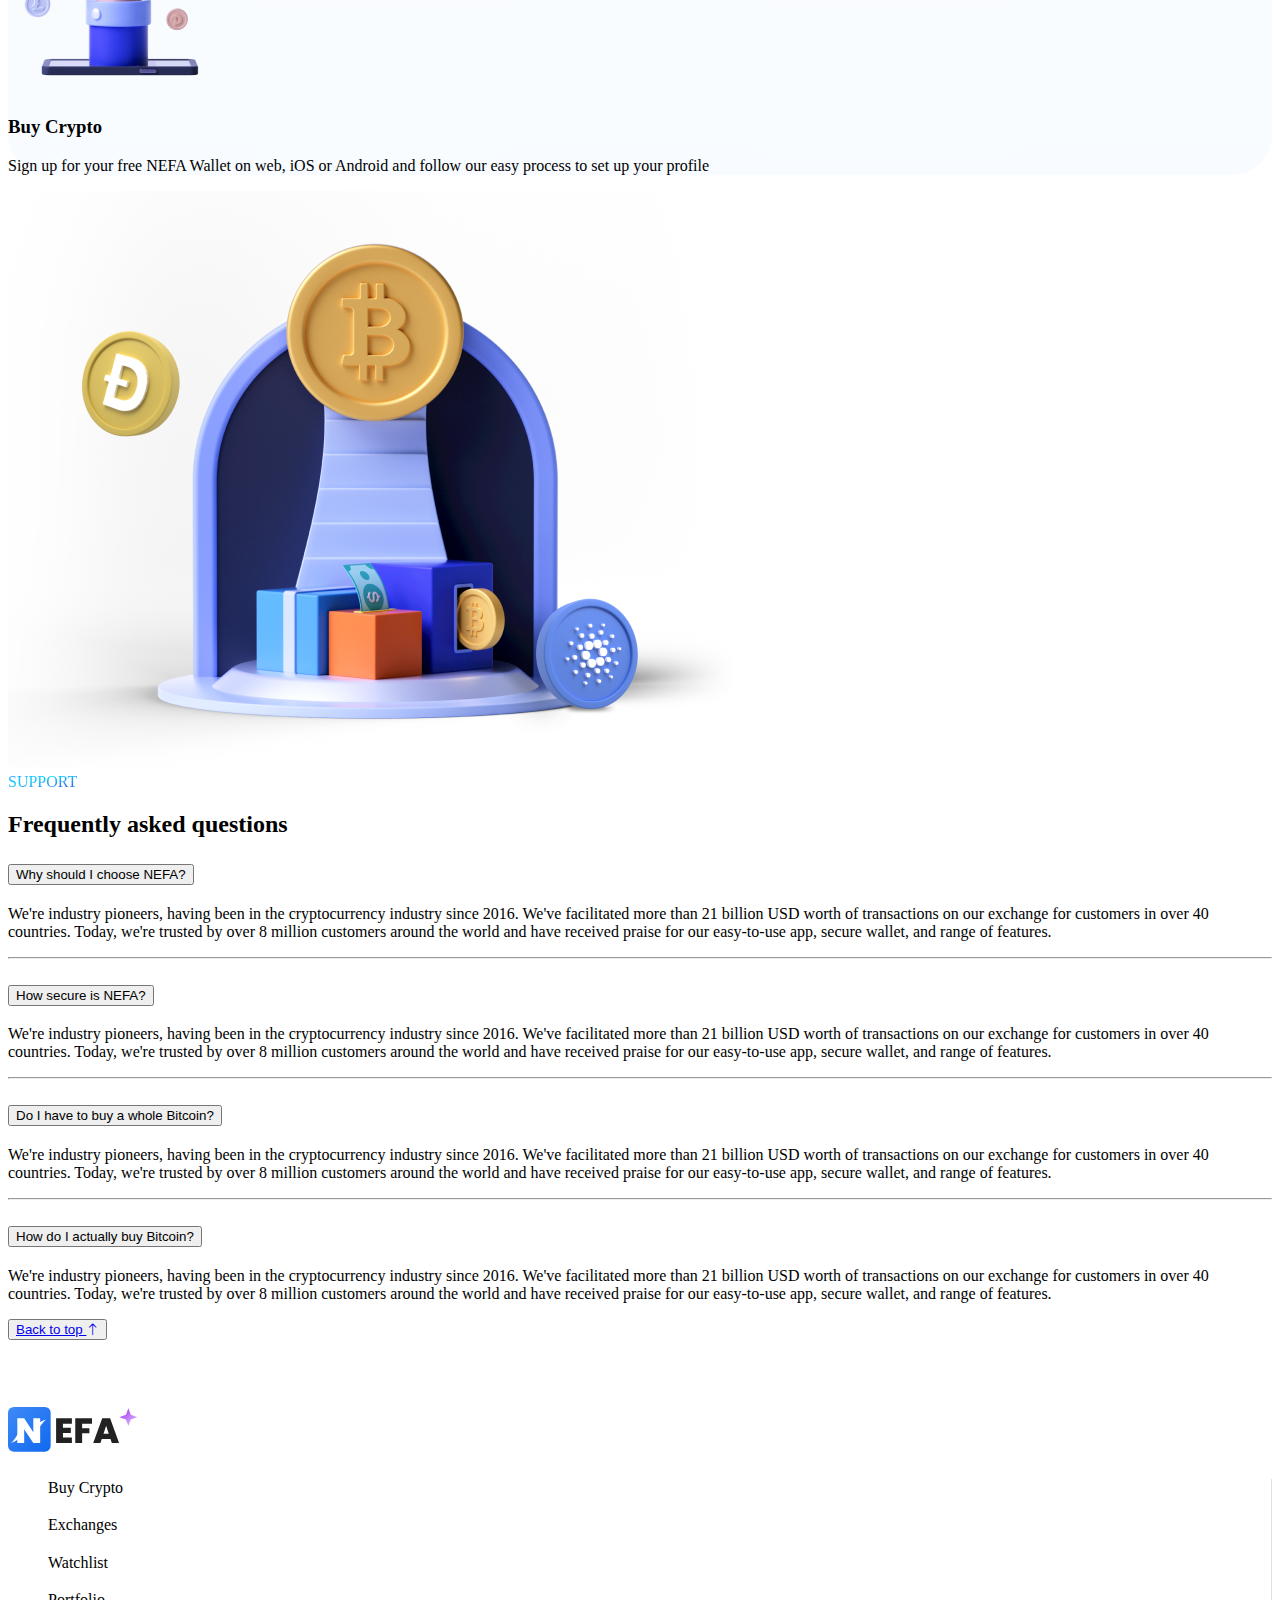
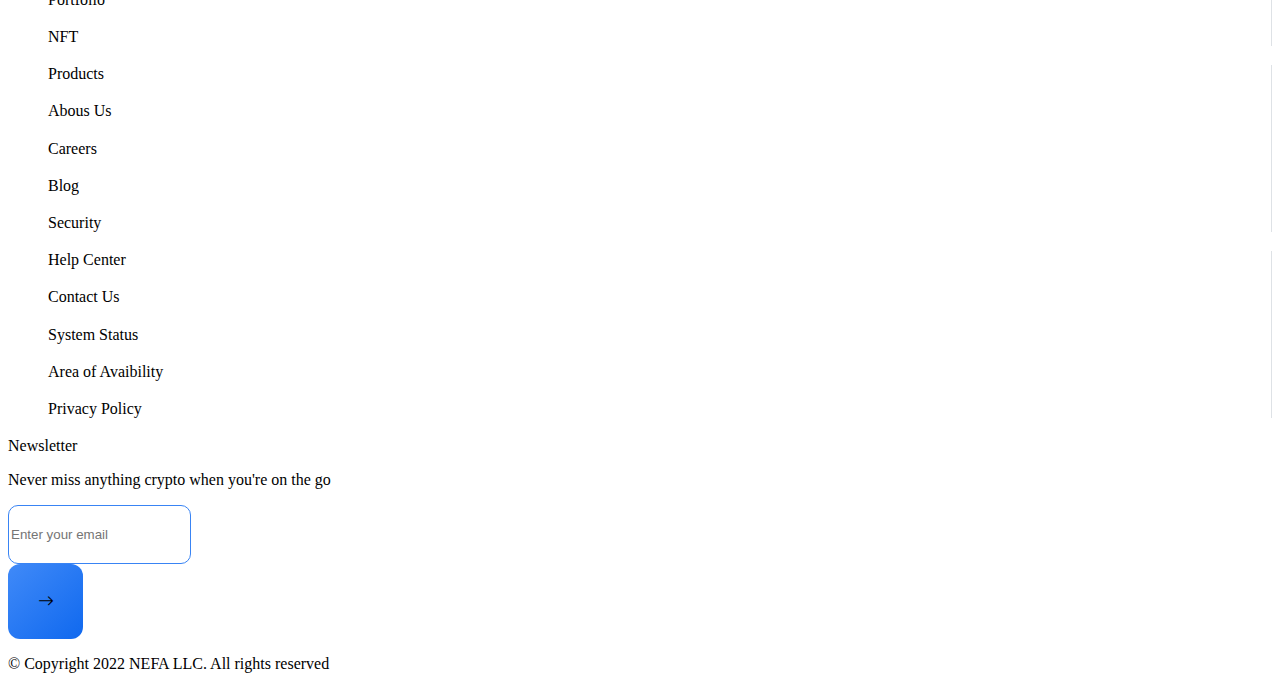
==== commit 3d80063a: "arrangements have been made" ====
--- a/index.html
+++ b/index.html
@@ -14,7 +14,7 @@
       rel="stylesheet"
       href="https://cdn.jsdelivr.net/npm/bootstrap-icons@1.11.1/font/bootstrap-icons.css"
     />
-    <link rel="stylesheet" href="./assets/sass/style.css" />
+    <link rel="stylesheet" href="./assets/css/style.min.css" />
   </head>
   <body>
     <main>
@@ -155,17 +155,17 @@
       <!-- end header -->
 
       <!-- start section table -->
-      <section class="sec-table bg-white">
+      <section class="sec-table bg-white z-1 position-relative">
         <div class="container">
           <div class="row bg-white shadow rounded py-4">
             <div class="col-12">
-              <div class="row">
-                <div class="col-4 border-table">
+              <div class="row row-gap-4">
+                <div class="col-lg-4 border-table">
                   <div class="d-flex justify-content-between mb-2">
                     <p>🔥 Trending</p>
-                    <span class="text-primary small">More ></span>
-                  </div>
-                  <div class="row">
+                   <a class="text-decoration-none" href="#"><span class="text-primary small">More ></span></a> 
+                  </div>
+                  <div class="row row-gap-2 row-gap-lg-0">
                     <div class="text-muted d-flex justify-content-center mb-3">
                       <div class="col-4">Name</div>
                       <div class="col-4">Price</div>
@@ -173,7 +173,7 @@
                     </div>
                     <div class="row justify-content-between border-coin mb-3">
                       <div class="col-4">
-                        <div class="d-flex align-items-center">
+                        <div class="d-flex align-items-center crypto-name">
                           <img
                             class="crypto-img me-1"
                             src="./assets/images/crypto/eth.svg"
@@ -182,11 +182,17 @@
                           Ethereum
                         </div>
                       </div>
-                      <div class="col-4">
-                        <p><span class="price-icon-">-</span> $3,480.65</p>
-                      </div>
-                      <div class="col-4">
-                        <img src="./assets/images/fall.png" alt="" />
+                      <div class="col-4 pe-0">
+                        <p class="crypto-price">
+                          <span class="price-icon-">-</span> $3,480.65
+                        </p>
+                      </div>
+                      <div class="col-4">
+                        <img
+                          class="chart-img"
+                          src="./assets/images/fall.png"
+                          alt=""
+                        />
                       </div>
                       <div class="col-12">
                         <hr class="my-auto" />
@@ -194,7 +200,7 @@
                     </div>
                     <div class="row justify-content-between border-coin mb-3">
                       <div class="col-4">
-                        <div class="d-flex align-items-center">
+                        <div class="d-flex align-items-center crypto-name">
                           <img
                             class="crypto-img me-1"
                             src="./assets/images/crypto/eth.svg"
@@ -203,11 +209,17 @@
                           Ethereum
                         </div>
                       </div>
-                      <div class="col-4">
-                        <p><span class="price-icon-">-</span> $3,480.65</p>
-                      </div>
-                      <div class="col-4">
-                        <img src="./assets/images/fall.png" alt="" />
+                      <div class="col-4 pe-0">
+                        <p class="crypto-price">
+                          <span class="price-icon-">-</span> $3,480.65
+                        </p>
+                      </div>
+                      <div class="col-4">
+                        <img
+                          class="chart-img"
+                          src="./assets/images/fall.png"
+                          alt=""
+                        />
                       </div>
                       <div class="col-12">
                         <hr class="my-auto" />
@@ -215,7 +227,7 @@
                     </div>
                     <div class="row justify-content-between border-coin mb-3">
                       <div class="col-4">
-                        <div class="d-flex align-items-center">
+                        <div class="d-flex align-items-center crypto-name">
                           <img
                             class="crypto-img me-1"
                             src="./assets/images/crypto/eth.svg"
@@ -224,11 +236,17 @@
                           Ethereum
                         </div>
                       </div>
-                      <div class="col-4">
-                        <p><span class="price-icon-">-</span> $3,480.65</p>
-                      </div>
-                      <div class="col-4">
-                        <img src="./assets/images/fall.png" alt="" />
+                      <div class="col-4 pe-0">
+                        <p class="crypto-price">
+                          <span class="price-icon-">-</span> $3,480.65
+                        </p>
+                      </div>
+                      <div class="col-4">
+                        <img
+                          class="chart-img"
+                          src="./assets/images/fall.png"
+                          alt=""
+                        />
                       </div>
                       <div class="col-12">
                         <hr class="my-auto" />
@@ -236,7 +254,7 @@
                     </div>
                     <div class="row justify-content-between border-coin">
                       <div class="col-4">
-                        <div class="d-flex align-items-center">
+                        <div class="d-flex align-items-center crypto-name">
                           <img
                             class="crypto-img me-1"
                             src="./assets/images/crypto/eth.svg"
@@ -245,23 +263,29 @@
                           Ethereum
                         </div>
                       </div>
-                      <div class="col-4">
-                        <p><span class="price-icon-">-</span> $3,480.65</p>
-                      </div>
-                      <div class="col-4">
-                        <img src="./assets/images/fall.png" alt="" />
-                      </div>
-                    </div>
-                  </div>
-                </div>
-                <div class="col-4 border-table">
+                      <div class="col-4 pe-0">
+                        <p class="crypto-price">
+                          <span class="price-icon-">-</span> $3,480.65
+                        </p>
+                      </div>
+                      <div class="col-4">
+                        <img
+                          class="chart-img"
+                          src="./assets/images/fall.png"
+                          alt=""
+                        />
+                      </div>
+                    </div>
+                  </div>
+                </div>
+                <div class="col-lg-4 border-table">
                   <div class="d-flex justify-content-between mb-2">
                     <p>
                       🚀 Top Gainers <i class="bi bi-chevron-down small"></i>
                     </p>
-                    <span class="text-primary small">More ></span>
-                  </div>
-                  <div class="row">
+                    <a class="text-decoration-none" href="#"><span class="text-primary small">More ></span></a> 
+                  </div>
+                  <div class="row row-gap-2 row-gap-lg-0">
                     <div class="text-muted d-flex justify-content-center mb-3">
                       <div class="col-4">Name</div>
                       <div class="col-4">Price</div>
@@ -269,7 +293,7 @@
                     </div>
                     <div class="row justify-content-between border-coin mb-3">
                       <div class="col-4">
-                        <div class="d-flex align-items-center">
+                        <div class="d-flex align-items-center crypto-name">
                           <img
                             class="crypto-img me-1"
                             src="./assets/images/crypto/btc.svg"
@@ -278,11 +302,17 @@
                           Bitcoin
                         </div>
                       </div>
-                      <div class="col-4">
-                        <p><span class="price-icon">+</span> $43,180.13</p>
-                      </div>
-                      <div class="col-4">
-                        <img src="./assets/images/rise.png" alt="" />
+                      <div class="col-4 pe-0">
+                        <p class="crypto-price">
+                          <span class="price-icon">+</span> $43,180.13
+                        </p>
+                      </div>
+                      <div class="col-4">
+                        <img
+                          class="chart-img"
+                          src="./assets/images/rise.png"
+                          alt=""
+                        />
                       </div>
                       <div class="col-12">
                         <hr class="my-auto hr-border" />
@@ -290,7 +320,7 @@
                     </div>
                     <div class="row justify-content-between border-coin mb-3">
                       <div class="col-4">
-                        <div class="d-flex align-items-center">
+                        <div class="d-flex align-items-center crypto-name">
                           <img
                             class="crypto-img me-1"
                             src="./assets/images/crypto/btc.svg"
@@ -299,11 +329,17 @@
                           Bitcoin
                         </div>
                       </div>
-                      <div class="col-4">
-                        <p><span class="price-icon">+</span> $43,180.13</p>
-                      </div>
-                      <div class="col-4">
-                        <img src="./assets/images/rise.png" alt="" />
+                      <div class="col-4 pe-0">
+                        <p class="crypto-price">
+                          <span class="price-icon">+</span> $43,180.13
+                        </p>
+                      </div>
+                      <div class="col-4">
+                        <img
+                          class="chart-img"
+                          src="./assets/images/rise.png"
+                          alt=""
+                        />
                       </div>
                       <div class="col-12">
                         <hr class="my-auto hr-border" />
@@ -311,7 +347,7 @@
                     </div>
                     <div class="row justify-content-between border-coin mb-3">
                       <div class="col-4">
-                        <div class="d-flex align-items-center">
+                        <div class="d-flex align-items-center crypto-name">
                           <img
                             class="crypto-img me-1"
                             src="./assets/images/crypto/btc.svg"
@@ -320,11 +356,17 @@
                           Bitcoin
                         </div>
                       </div>
-                      <div class="col-4">
-                        <p><span class="price-icon">+</span> $43,180.13</p>
-                      </div>
-                      <div class="col-4">
-                        <img src="./assets/images/rise.png" alt="" />
+                      <div class="col-4 pe-0">
+                        <p class="crypto-price">
+                          <span class="price-icon">+</span> $43,180.13
+                        </p>
+                      </div>
+                      <div class="col-4">
+                        <img
+                          class="chart-img"
+                          src="./assets/images/rise.png"
+                          alt=""
+                        />
                       </div>
                       <div class="col-12">
                         <hr class="my-auto hr-border" />
@@ -332,7 +374,7 @@
                     </div>
                     <div class="row justify-content-between border-coin mb-3">
                       <div class="col-4">
-                        <div class="d-flex align-items-center">
+                        <div class="d-flex align-items-center crypto-name">
                           <img
                             class="crypto-img me-1"
                             src="./assets/images/crypto/btc.svg"
@@ -341,21 +383,27 @@
                           Bitcoin
                         </div>
                       </div>
-                      <div class="col-4">
-                        <p><span class="price-icon">+</span> $43,180.13</p>
-                      </div>
-                      <div class="col-4">
-                        <img src="./assets/images/rise.png" alt="" />
-                      </div>
-                    </div>
-                  </div>
-                </div>
-                <div class="col-4">
+                      <div class="col-4 pe-0">
+                        <p class="crypto-price">
+                          <span class="price-icon">+</span> $43,180.13
+                        </p>
+                      </div>
+                      <div class="col-4">
+                        <img
+                          class="chart-img"
+                          src="./assets/images/rise.png"
+                          alt=""
+                        />
+                      </div>
+                    </div>
+                  </div>
+                </div>
+                <div class="col-lg-4">
                   <div class="d-flex justify-content-between mb-2">
                     <p>💎 Recently Added</p>
-                    <span class="text-primary small">More ></span>
-                  </div>
-                  <div class="row">
+                    <a class="text-decoration-none" href="#"><span class="text-primary small">More ></span></a> 
+                  </div>
+                  <div class="row row-gap-2 row-gap-lg-0">
                     <div class="text-muted d-flex justify-content-center mb-3">
                       <div class="col-4">Name</div>
                       <div class="col-4">Price</div>
@@ -363,7 +411,7 @@
                     </div>
                     <div class="row justify-content-between border-coin mb-3">
                       <div class="col-4">
-                        <div class="d-flex align-items-center">
+                        <div class="d-flex align-items-center crypto-name">
                           <img
                             class="crypto-img me-1"
                             src="./assets/images/crypto/eth.svg"
@@ -372,11 +420,17 @@
                           Ethereum
                         </div>
                       </div>
-                      <div class="col-4">
-                        <p><span class="price-icon-">-</span> $3,480.65</p>
-                      </div>
-                      <div class="col-4">
-                        <img src="./assets/images/fall.png" alt="" />
+                      <div class="col-4 pe-0">
+                        <p class="crypto-price">
+                          <span class="price-icon-">-</span> $3,480.65
+                        </p>
+                      </div>
+                      <div class="col-4">
+                        <img
+                          class="chart-img"
+                          src="./assets/images/fall.png"
+                          alt=""
+                        />
                       </div>
                       <div class="col-12">
                         <hr class="my-auto hr-border" />
@@ -384,7 +438,7 @@
                     </div>
                     <div class="row justify-content-between border-coin mb-3">
                       <div class="col-4">
-                        <div class="d-flex align-items-center">
+                        <div class="d-flex align-items-center crypto-name">
                           <img
                             class="crypto-img me-1"
                             src="./assets/images/crypto/eth.svg"
@@ -393,11 +447,17 @@
                           Ethereum
                         </div>
                       </div>
-                      <div class="col-4">
-                        <p><span class="price-icon-">-</span> $3,480.65</p>
-                      </div>
-                      <div class="col-4">
-                        <img src="./assets/images/fall.png" alt="" />
+                      <div class="col-4 pe-0">
+                        <p class="crypto-price">
+                          <span class="price-icon-">-</span> $3,480.65
+                        </p>
+                      </div>
+                      <div class="col-4">
+                        <img
+                          class="chart-img"
+                          src="./assets/images/fall.png"
+                          alt=""
+                        />
                       </div>
                       <div class="col-12">
                         <hr class="my-auto hr-border" />
@@ -405,7 +465,7 @@
                     </div>
                     <div class="row justify-content-between border-coin mb-3">
                       <div class="col-4">
-                        <div class="d-flex align-items-center">
+                        <div class="d-flex align-items-center crypto-name">
                           <img
                             class="crypto-img me-1"
                             src="./assets/images/crypto/eth.svg"
@@ -414,11 +474,17 @@
                           Ethereum
                         </div>
                       </div>
-                      <div class="col-4">
-                        <p><span class="price-icon-">-</span> $3,480.65</p>
-                      </div>
-                      <div class="col-4">
-                        <img src="./assets/images/fall.png" alt="" />
+                      <div class="col-4 pe-0">
+                        <p class="crypto-price">
+                          <span class="price-icon-">-</span> $3,480.65
+                        </p>
+                      </div>
+                      <div class="col-4">
+                        <img
+                          class="chart-img"
+                          src="./assets/images/fall.png"
+                          alt=""
+                        />
                       </div>
                       <div class="col-12">
                         <hr class="my-auto hr-border" />
@@ -426,7 +492,7 @@
                     </div>
                     <div class="row justify-content-between border-coin mb-3">
                       <div class="col-4">
-                        <div class="d-flex align-items-center">
+                        <div class="d-flex align-items-center crypto-name">
                           <img
                             class="crypto-img me-1"
                             src="./assets/images/crypto/eth.svg"
@@ -435,11 +501,17 @@
                           Ethereum
                         </div>
                       </div>
-                      <div class="col-4">
-                        <p><span class="price-icon-">-</span> $3,480.65</p>
-                      </div>
-                      <div class="col-4">
-                        <img src="./assets/images/fall.png" alt="" />
+                      <div class="col-4 pe-0">
+                        <p class="crypto-price">
+                          <span class="price-icon-">-</span> $3,480.65
+                        </p>
+                      </div>
+                      <div class="col-4">
+                        <img
+                          class="chart-img"
+                          src="./assets/images/fall.png"
+                          alt=""
+                        />
                       </div>
                     </div>
                   </div>
@@ -474,7 +546,7 @@
                     <div class="gradient-border-right">
                       <span class="input-text me-3">Amount</span>
                     </div>
-                    <input class="w-100" placeholder="5,000" type="text" />
+                    <input class="w-100 amount-input" placeholder="5,000" type="text" />
                   </div>
                   <div
                     class="d-flex justify-content-between border-primary input-box p-4"
@@ -482,7 +554,7 @@
                     <div class="gradient-border-right">
                       <span class="input-text me-3">Amount</span>
                     </div>
-                    <input class="w-100" placeholder="5,000" type="text" />
+                    <input class="w-100 amount-input" placeholder="5,000" type="text" />
                   </div>
                 </div>
                 <div class="col-4">
@@ -509,11 +581,11 @@
                 </div>
                 <div class="col-12">
                   <button
-                  class="hero-btn btn btn-primary rounded-pill px-lg-5 py-lg-3 mt-3 me-3 w-100"
-                  type="submit"
-                >
-                  Get Started
-                </button>
+                    class="hero-btn btn btn-primary rounded-pill px-lg-5 py-lg-3 mt-3 me-3 w-100"
+                    type="submit"
+                  >
+                    Get Started
+                  </button>
                 </div>
               </div>
             </div>
@@ -600,7 +672,7 @@
                 </div>
               </div>
               <button
-                class="hero-btn btn btn-outline-primary rounded-pill px-lg-5 py-lg-3 mt-5 mt-lg-3 "
+                class="hero-btn btn btn-outline-primary rounded-pill px-lg-5 py-lg-3 mt-5 mt-lg-3"
                 type="submit"
               >
                 Join the waitlist
@@ -615,7 +687,7 @@
       <section class="sec-tools pt-0 pb-5 py-lg-5">
         <div class="container">
           <div class="row justify-content-center align-items-center">
-            <div class="col-lg-5  pt-lg-5 order-2">
+            <div class="col-lg-6 pt-lg-5 order-2 order-lg-1">
               <h2 class="mb-3">
                 Advanced Trading <span class="gradient-color"> Tools</span>
               </h2>
@@ -645,21 +717,21 @@
               </div>
               <div class="row align-items-center">
                 <div class="col-lg-6">
-                <button
-                  class="hero-btn btn btn-outline-primary rounded-pill px-lg-5 py-lg-3 mt-3 me-3 w-100"
-                  type="submit"
-                >
-                  Get Started
-                </button>
-              </div>
-              <div class="col-lg-6">
-                <div class="mt-3 text-center text-lg-start">
-                  <a class="tools-link" href="#">Learn More</a>
-                </div>
-              </div>
-              </div>
-            </div>
-            <div class="col-lg-7 order-1 mb-3">
+                  <button
+                    class="hero-btn btn btn-outline-primary rounded-pill px-lg-5 py-lg-3 mt-3 me-3 w-100"
+                    type="submit"
+                  >
+                    Get Started
+                  </button>
+                </div>
+                <div class="col-lg-6">
+                  <div class="mt-3 text-center text-lg-start">
+                    <a class="tools-link" href="#">Learn More</a>
+                  </div>
+                </div>
+              </div>
+            </div>
+            <div class="col-lg-6 order-1 order-lg-2 mb-3">
               <div class="tools-img">
                 <img
                   class="img-fluid"
@@ -687,7 +759,9 @@
               </div>
             </div>
             <div class="col-lg-6">
-              <h2 class="mb-4 mb-lg-3 industry-title">Industry-leading security from day one</h2>
+              <h2 class="mb-4 mb-lg-3 industry-title">
+                Industry-leading security from day one
+              </h2>
               <div class="industry-text mb-4">
                 <div class="check">
                   <div class="check-item d-flex align-items-center">
@@ -986,9 +1060,9 @@
                 <img src="./assets/images/svg/logo.svg" alt="" />
               </div>
             </div>
-            <div class="col-lg-2 col-4 pt-4 border-end">
+            <div class="col-lg-2  pt-4 border-lg-end border-bottom">
               <div class="footer-menu py-5">
-                <ul class="list-style-none text-muted">
+                <ul class="list-style-none text-muted ps-0">
                   <li class=""><a href="#">Buy Crypto</a></li>
                   <li class=""><a href="#">Exchanges</a></li>
                   <li class=""><a href="#">Watchlist</a></li>
@@ -997,9 +1071,9 @@
                 </ul>
               </div>
             </div>
-            <div class="col-lg-2 col-4 pt-4 border-end">
+            <div class="col-lg-2  pt-4 border-lg-end border-bottom">
               <div class="footer-menu py-5">
-                <ul class="list-style-none text-muted">
+                <ul class="list-style-none text-muted ps-0">
                   <li class=""><a href="#">Products</a></li>
                   <li class=""><a href="#">Abous Us</a></li>
                   <li class=""><a href="#">Careers</a></li>
@@ -1008,9 +1082,9 @@
                 </ul>
               </div>
             </div>
-            <div class="col-lg-2 col-4 pt-4 border-end">
+            <div class="col-lg-2  pt-4 border-lg-end border-bottom">
               <div class="footer-menu py-5">
-                <ul class="list-style-none text-muted">
+                <ul class="list-style-none text-muted ps-0">
                   <li class=""><a href="#">Help Center</a></li>
                   <li><a href="#">Contact Us</a></li>
                   <li><a href="#">System Status</a></li>
@@ -1019,7 +1093,7 @@
                 </ul>
               </div>
             </div>
-            <div class="col-lg-3 col-10 pt-4">
+            <div class="col-lg-3 col-10 me-auto pt-4">
               <div class="footer-menu footer-form py-5 mx-auto">
                 <div class="text-muted">Newsletter</div>
                 <p class="mt-3 text-muted">
--- a/assets/css/style.min.css
+++ b/assets/css/style.min.css
@@ -0,0 +1 @@
+.gradient-color{background:var(--GRA-Blue2, linear-gradient(169deg, #3984f4 -6.01%, #0cd3ff 36.87%, #2f7cf0 78.04%, #0e65e8 103.77%));background-clip:text;-webkit-background-clip:text;-webkit-text-fill-color:rgba(0,0,0,0)}.gradient-bg{background:linear-gradient(169deg, rgba(57, 132, 244, 0.04) -6.01%, rgba(12, 211, 255, 0.04) 36.87%, rgba(47, 124, 240, 0.04) 78.04%, rgba(14, 101, 232, 0.04) 103.77%)}.nav-item{font-size:1.15rem}.navbar{background-color:#f6fbfe}.nav-item{font-size:1rem}.logo{width:8rem;height:3rem}@media(max-width: 1200px){.nav-item{font-size:.8rem}}body{overflow-x:hidden}.hero-text{font-size:4rem;font-weight:700;line-height:5rem}.hero-text span{background:var(--GRA-Blue2, linear-gradient(169deg, #3984f4 -6.01%, #0cd3ff 36.87%, #2f7cf0 78.04%, #0e65e8 103.77%));background-clip:text;-webkit-background-clip:text;-webkit-text-fill-color:rgba(0,0,0,0)}.hero-img{width:930px}.header-star{position:absolute;right:0;top:0}.header-circle{position:absolute;left:-100px;bottom:-50px}.gradient-bg-purple{border-radius:271px;opacity:.6;background:var(--GRA-Purple, linear-gradient(141deg, #a239f4 12.04%, #e0b9ff 87.96%));filter:blur(250px);position:absolute;width:270px;height:270px;left:0;top:0}.gradient-bg-blue{border-radius:299px;opacity:.7;background:var(--GRA-Blue, linear-gradient(137deg, #468ef9 -12.5%, #0c66ee 107.5%));filter:blur(250px);position:absolute;width:270px;height:270px;right:0;bottom:0}@media(max-width: 1400px){.hero-text{font-size:3.5rem;font-weight:700;line-height:4rem}}@media(max-width: 1200px){.hero-img{width:100%;height:auto}.hero-text{font-size:3rem;line-height:3.5rem}}@media(max-width: 992px){.hero-img{width:100%;height:auto}.hero-text{font-size:3rem;line-height:3rem;text-align:center}.hero-info{text-align:center}.hero-signup{text-align:center;display:block}.hero-btn{display:block;width:100%;margin-bottom:5%;padding:1rem 0}header{padding-top:3rem}}@media(max-width: 768px){.hero-img{width:100%;height:auto}.hero-text{font-size:2.5rem;line-height:2rem}}@media(max-width: 576px){.hero-img{width:100%;height:auto}.hero-text{font-size:2rem;line-height:initial}}@media(max-width: 1680px){.hero-img{width:100%;height:auto}}.sec-brand{border-radius:40px;background:linear-gradient(180deg, rgba(255, 255, 255, 0.7) -9.25%, rgba(255, 255, 255, 0.6) -9.25%, rgba(244, 249, 255, 0.7) 108.74%)}.card-text{background:var(--GRA-Blue2, linear-gradient(169deg, #3984F4 -6.01%, #0CD3FF 36.87%, #2F7CF0 78.04%, #0E65E8 103.77%));background-clip:text;-webkit-background-clip:text;-webkit-background-clip:text;-webkit-text-fill-color:rgba(0,0,0,0)}.check-icon{font-size:.9rem;width:20px;height:20px;border-radius:50%;display:flex;justify-content:center;align-items:center}.check{margin-bottom:1rem}.sec-table{margin-top:-5%}.crypto-img{width:20px !important;height:20px !important;margin-top:1px !important}.price-icon{color:#28c165}.price-icon-{color:#f4574d}.border-coin hr.hr-border{width:100%;margin-left:auto}.border-coin img{width:100%;margin-top:-10%}.border-coin hr{color:#bbb}.border-table{border-right:1px solid #eee;height:100%}tr th:nth-child(1){text-align:start}tr th:nth-child(2){text-align:center}tr th:nth-child(3){text-align:center}.name,.last,.handle{--bs-text-opacity: 1 !important;color:var(--bs-secondary-color) !important;font-size:.8rem;font-weight:400}.table-radius{border-radius:2rem}.table-row{padding:rem 0}.table>:not(caption)>*>*{padding:1rem 1rem;border-bottom-width:var(--bs-border-width)}@media screen and (min-width: 992px)and (max-width: 1200px){.crypto-name,.crypto-price{font-size:14px}}@media(max-width: 992px){.chart-img{max-width:8rem !important}}.input-box{border-radius:22px;border:1px solid var(--GRA-Blue2, #3984f4);height:80px}.input-box span{background:var(--GRA-Blue, linear-gradient(137deg, #468ef9 -12.5%, #0c66ee 107.5%));background-clip:text;-webkit-background-clip:text;-webkit-text-fill-color:rgba(0,0,0,0)}.input-box input{border:none;text-align:right}.input-box input::-moz-placeholder{color:#000;font-weight:500}.input-box input::placeholder{color:#000;font-weight:500}.input-flag{width:30px;height:30px}.gradient-border-right{border-right:1px solid #0e65e8;height:100%;display:flex;align-items:center}option{width:10px !important}.amount-input:focus-visible{outline:none}.industry-title{width:90%}.sec-started{border-radius:40px;background:linear-gradient(180deg, rgba(255, 255, 255, 0.7) -9.25%, rgba(255, 255, 255, 0.6) -9.25%, rgba(244, 249, 255, 0.7) 108.74%)}.arrow-area{position:relative}.arrow-left{position:absolute;left:27%;top:47%}.arrow-right{position:absolute;right:24%;top:47%}.arrow-img{max-width:80%}@media(max-width: 1460px){.arrow-img{max-width:70%}.arrow-left{left:27%;top:43%}.arrow-right{right:22%;top:43%}}@media(max-width: 1200px){.arrow-img{max-width:60%}.arrow-left{left:27%}.arrow-right{right:20%}}@media(max-width: 992px){.arrow-left{display:none}.arrow-right{display:none}}.collapsible-link{width:100% !important;position:relative !important;text-align:left !important}.collapsible-link::before{content:"";position:absolute !important;top:50% !important;right:.8rem !important;transform:translateY(-50%) !important;display:block !important;font-family:"FontAwesome";font-size:1.1rem}.btn-faq{border:none !important}.list-style-none li{list-style:none;margin:1.2rem 0}.footer-logo{padding-top:4rem}.footer-form{margin-top:1.2rem}.footer-menu ul li a{text-decoration:none;color:inherit}.form-input{border-radius:10px;border:1px solid var(--GRA-Blue2, #3984f4);height:55px}.form-submit{display:flex;width:55px;height:55px;padding:10px;justify-content:center;align-items:center;gap:10px;flex-shrink:0;border-radius:12px;background:var(--GRA-Blue, linear-gradient(137deg, #468EF9 -12.5%, #0C66EE 107.5%))}@media(min-width: 992px){.border-lg-end{border-right:1px solid #dee2e6}}/*# sourceMappingURL=style.min.css.map */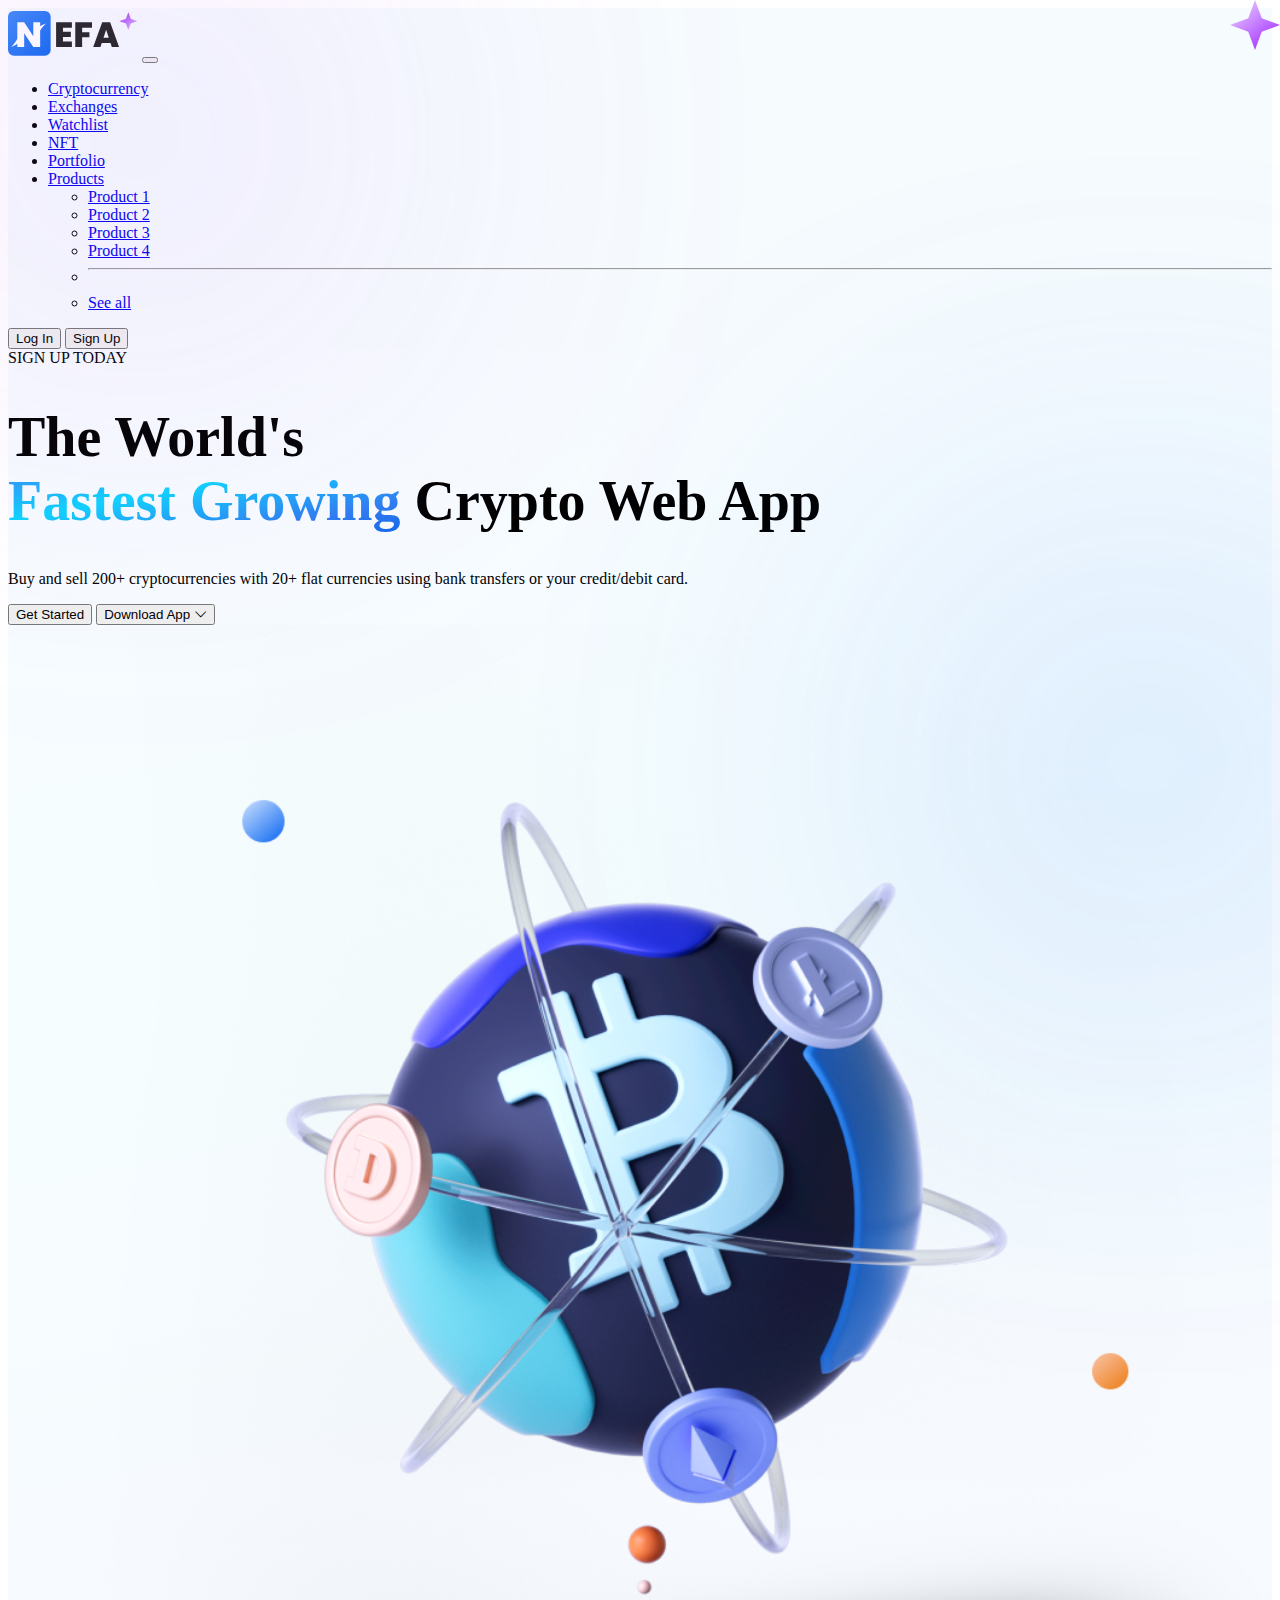
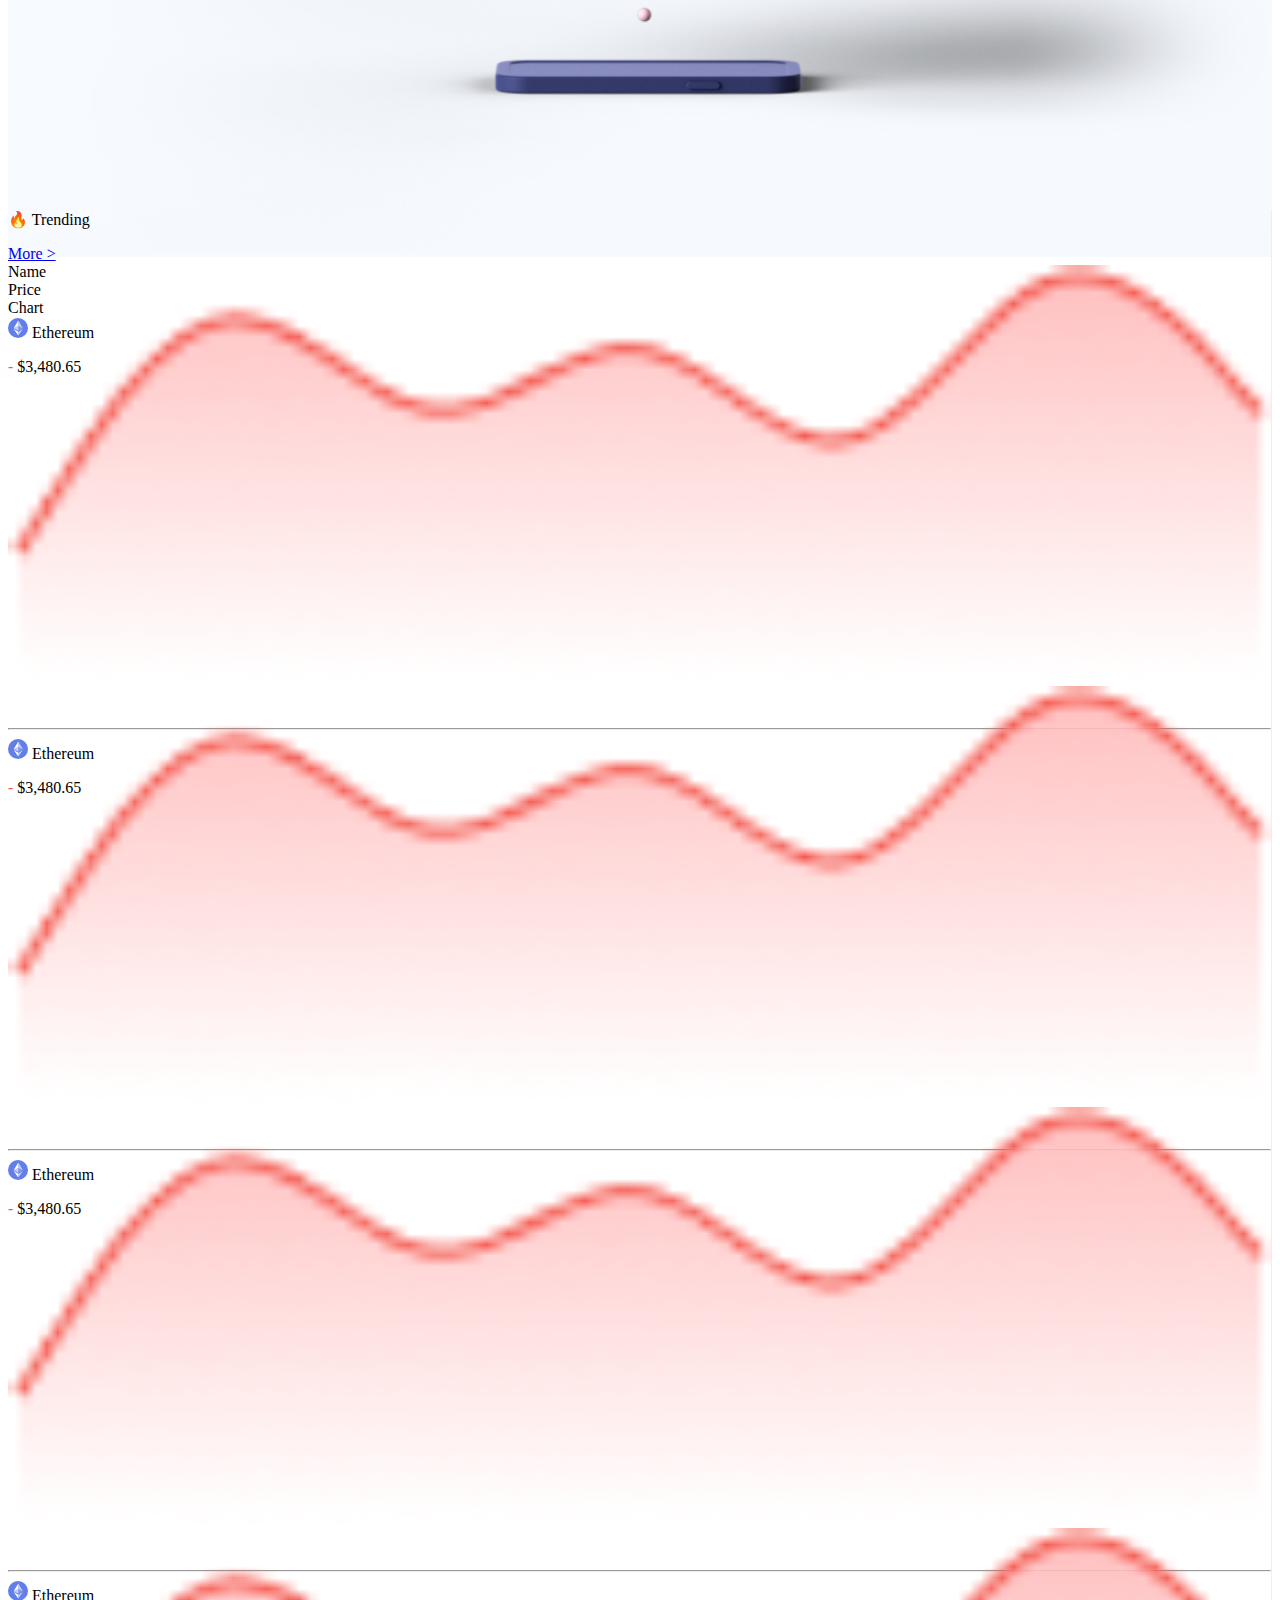
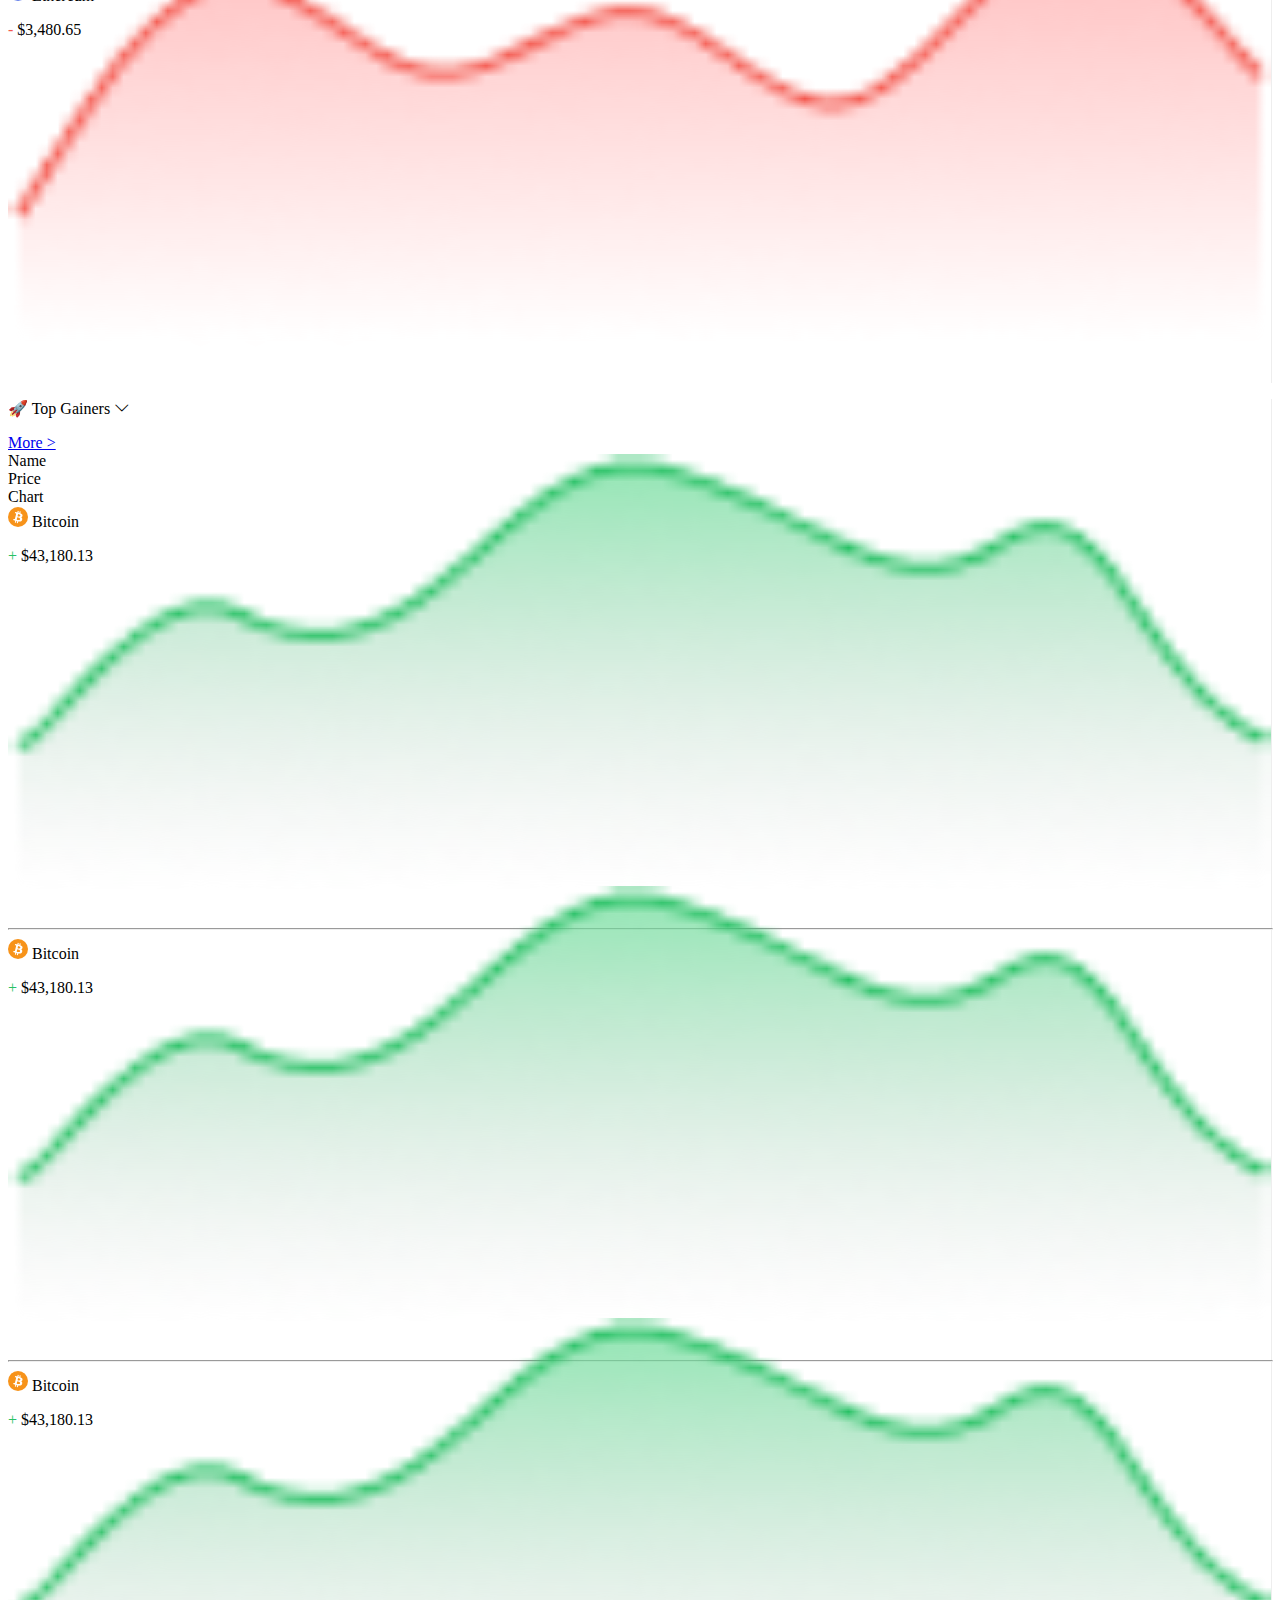
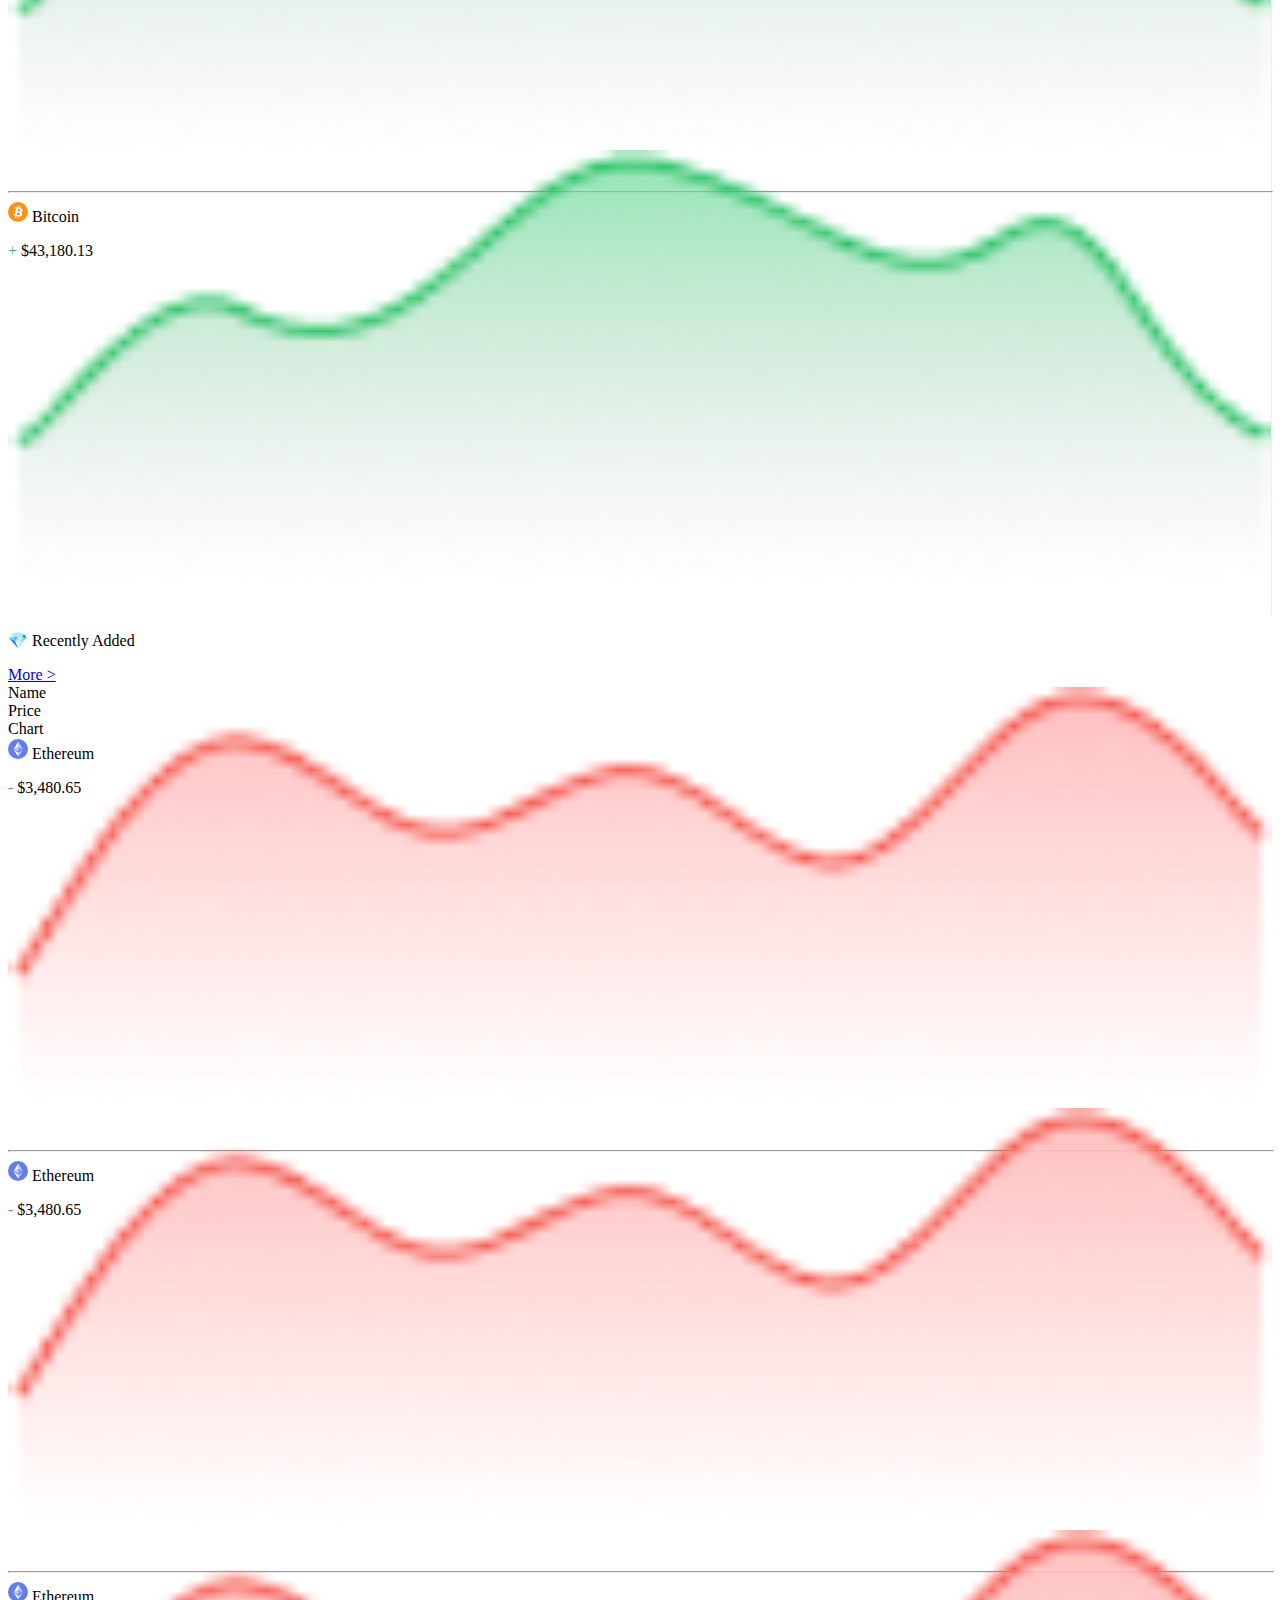
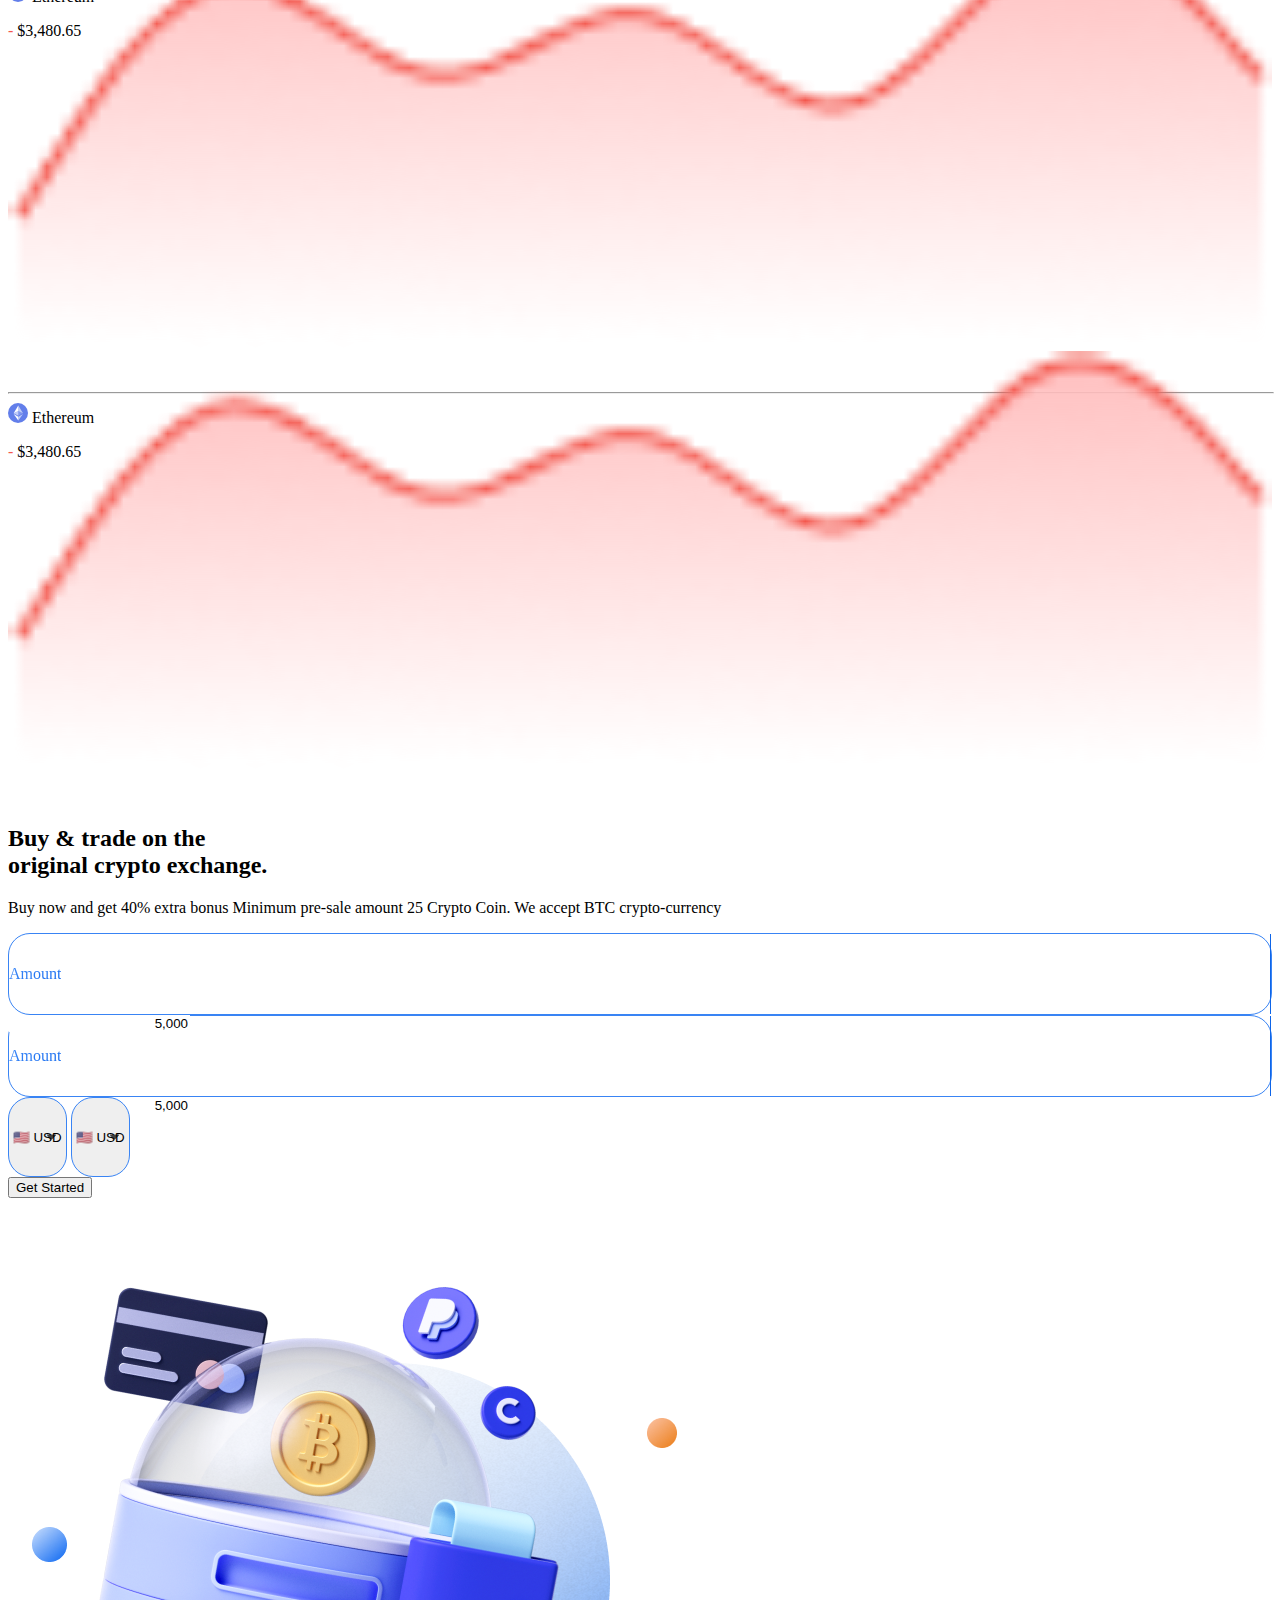
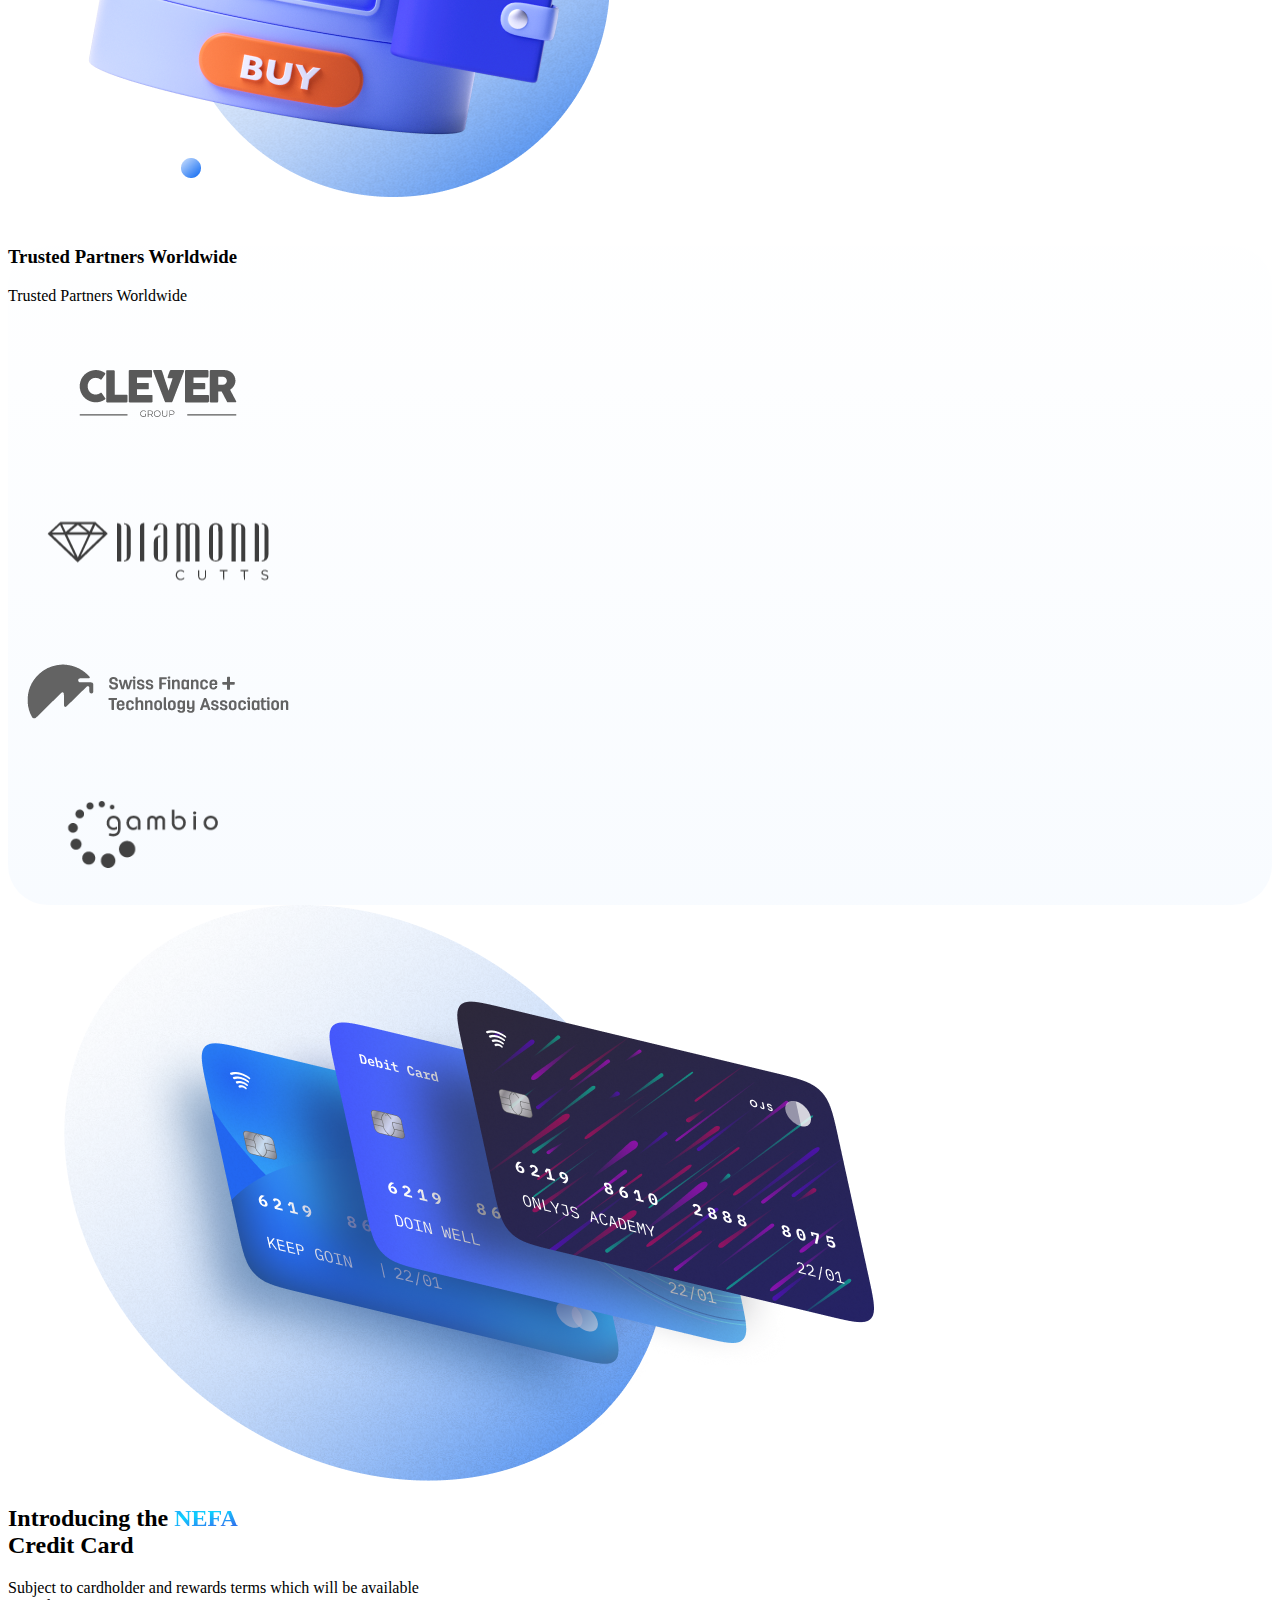
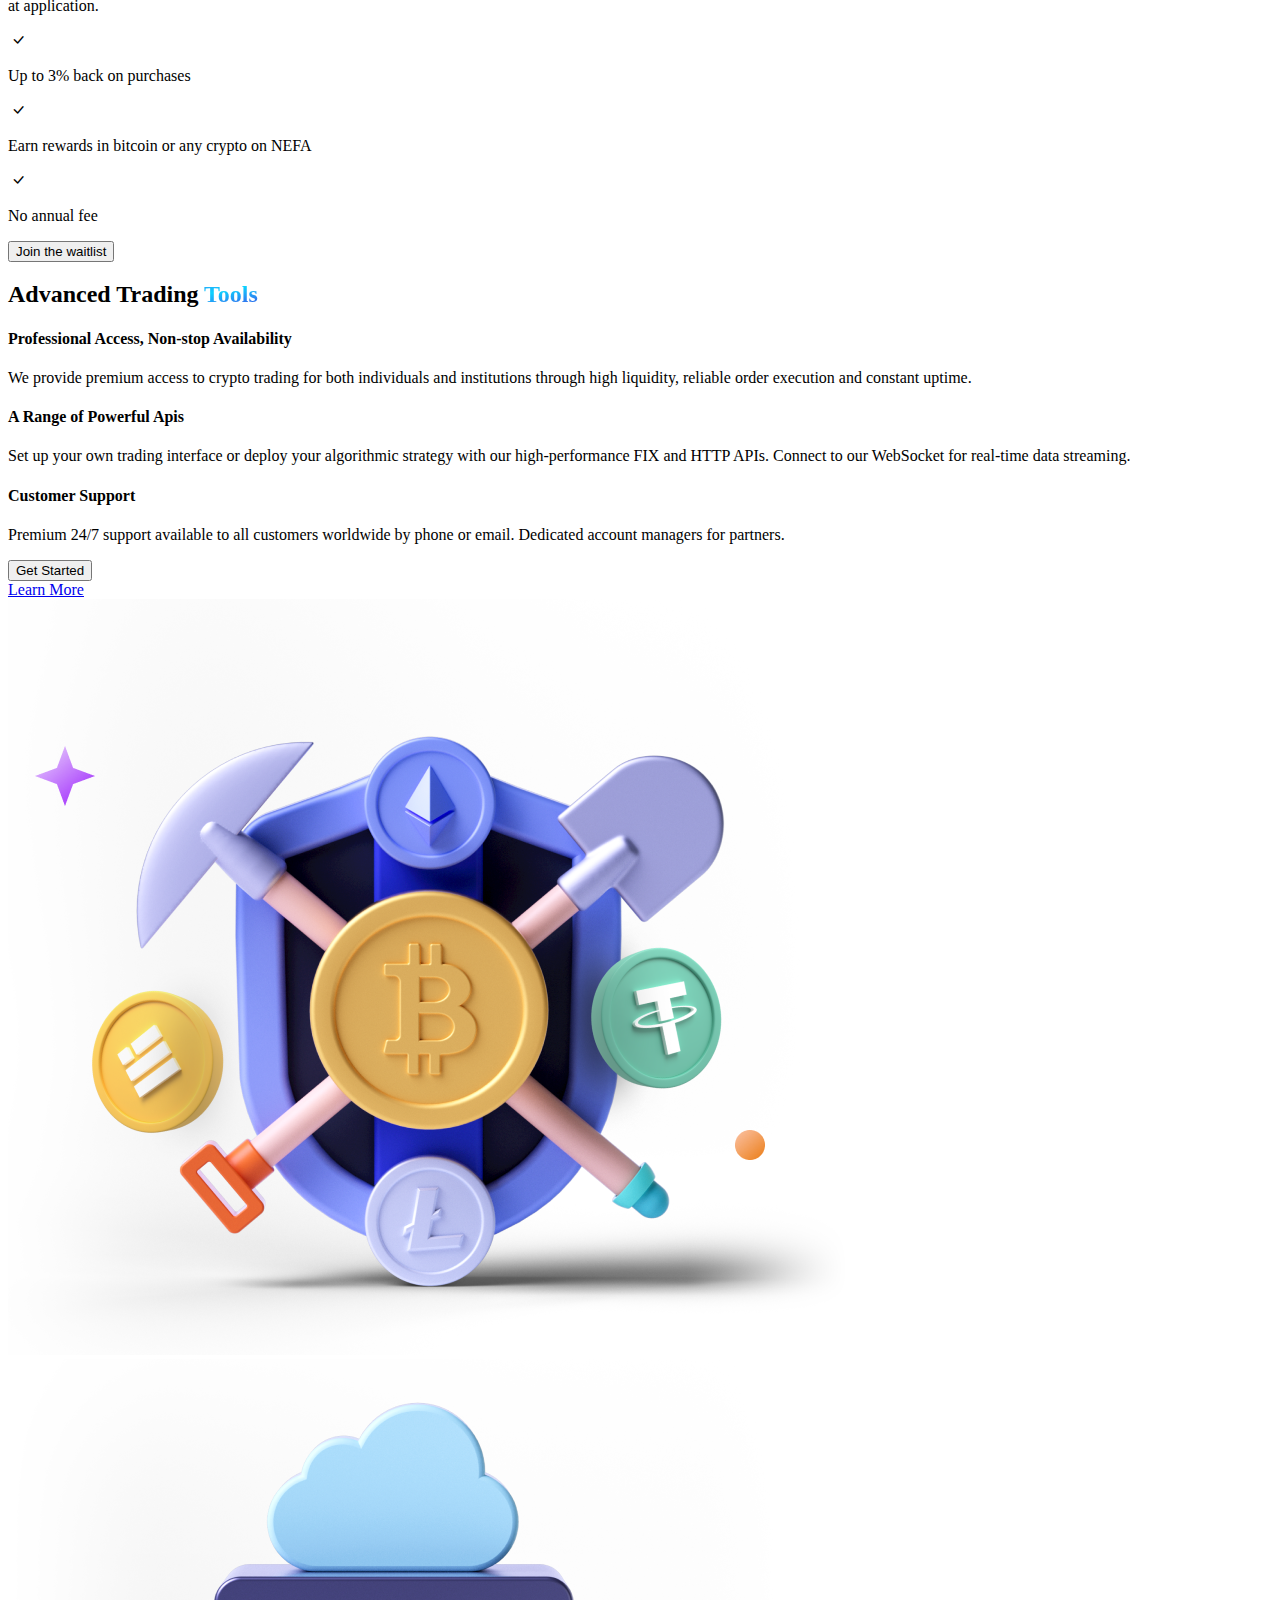
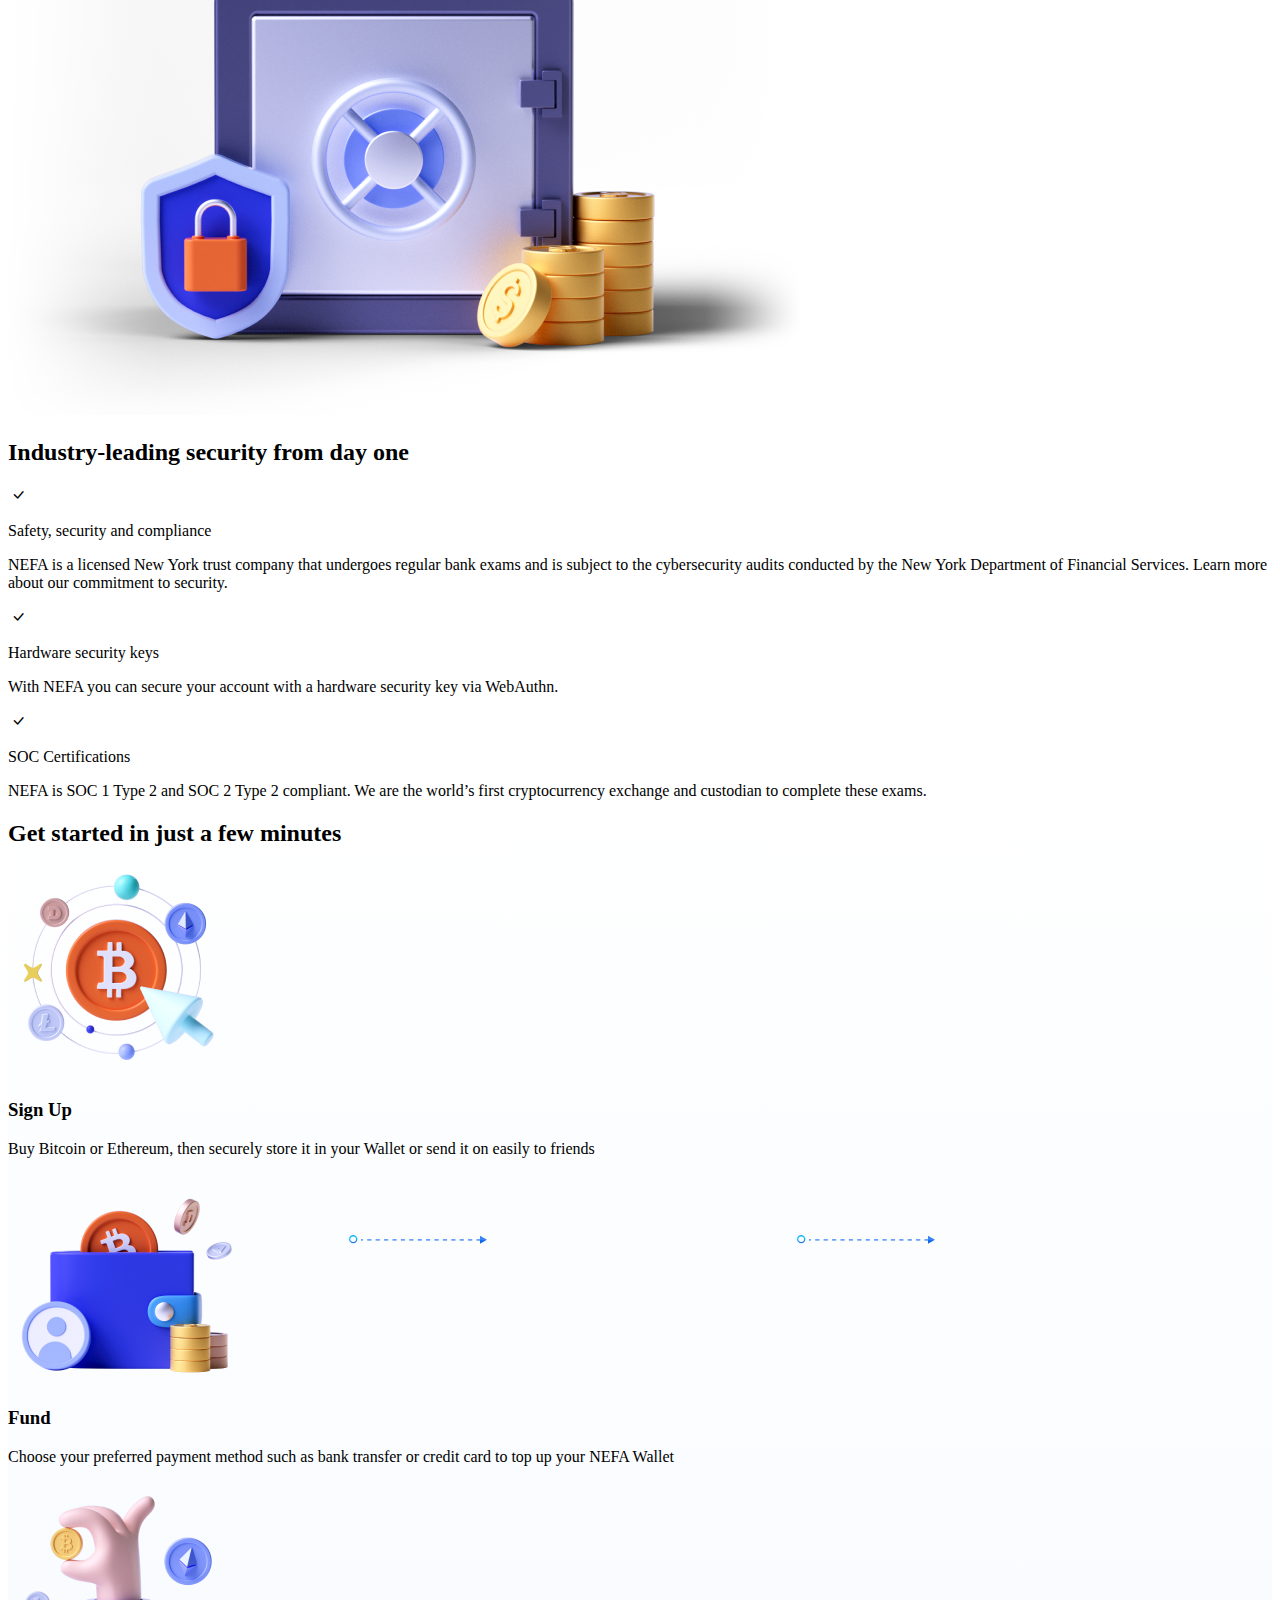
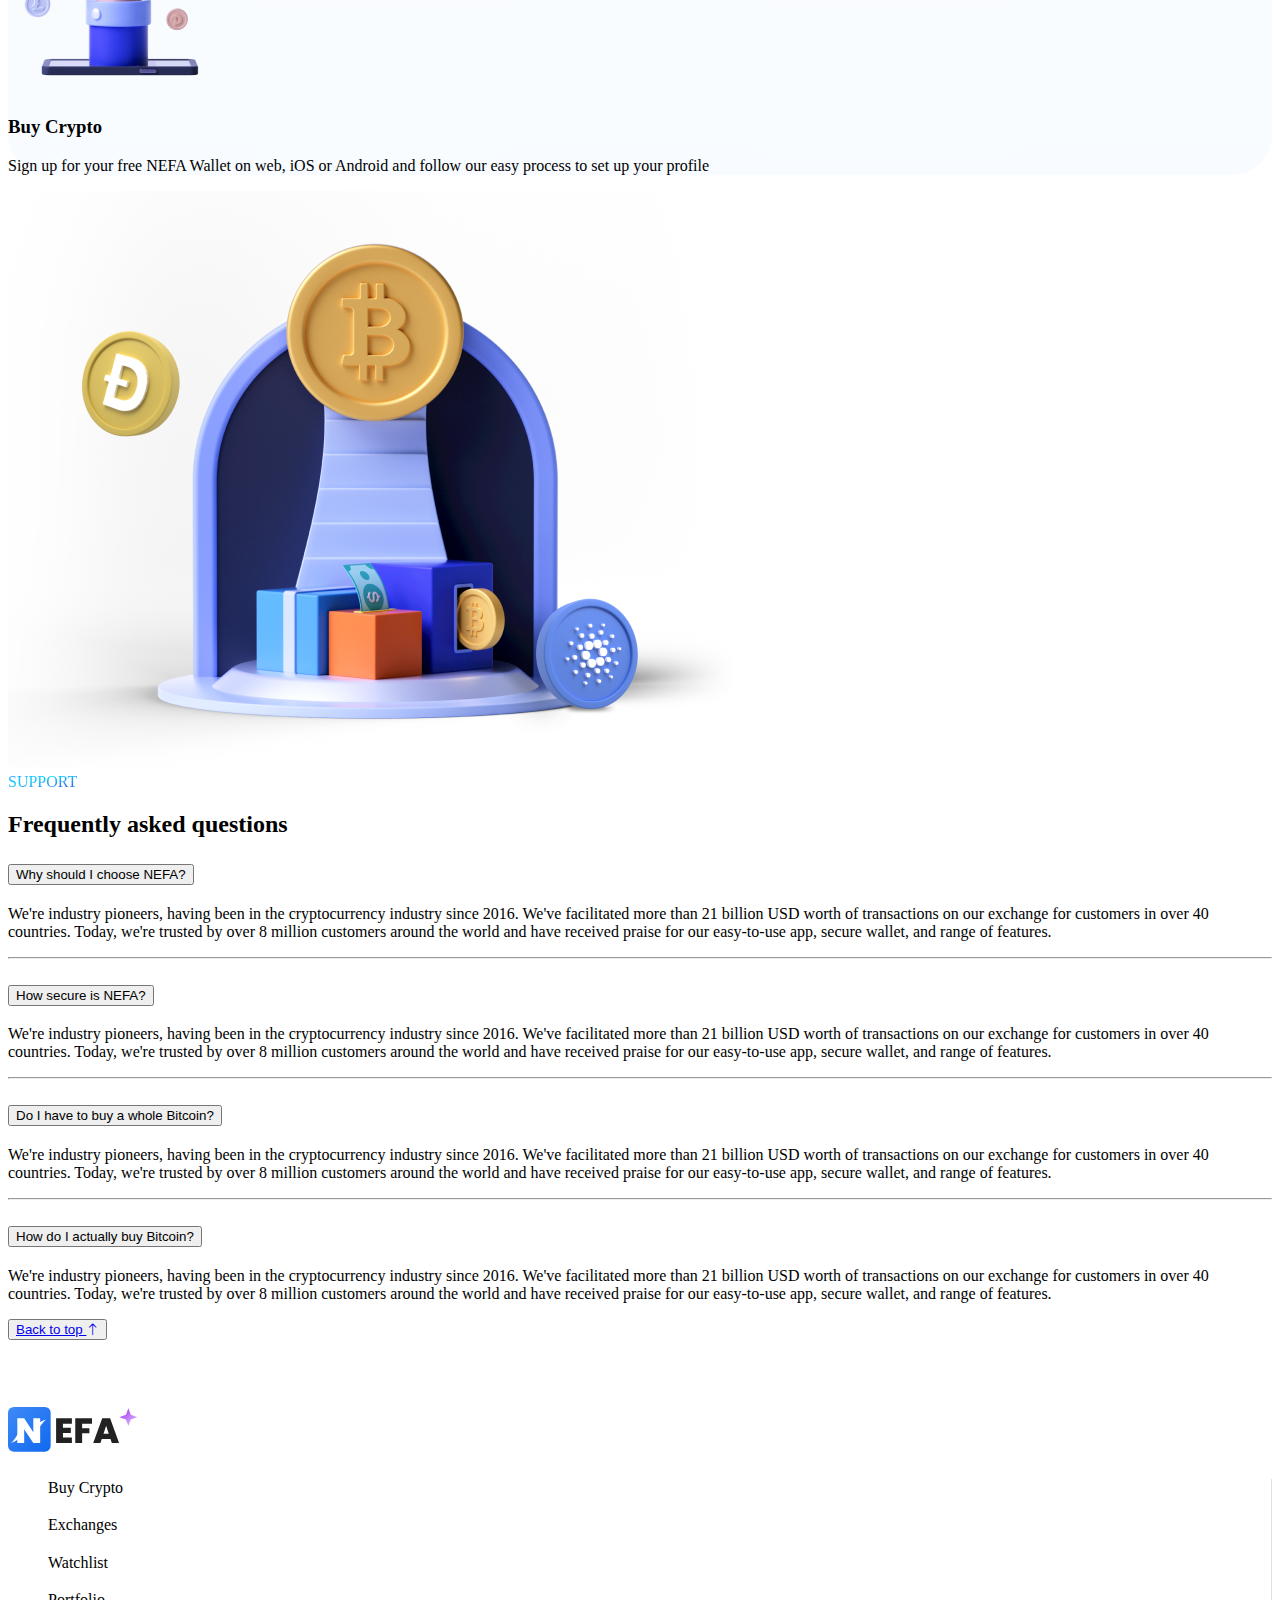
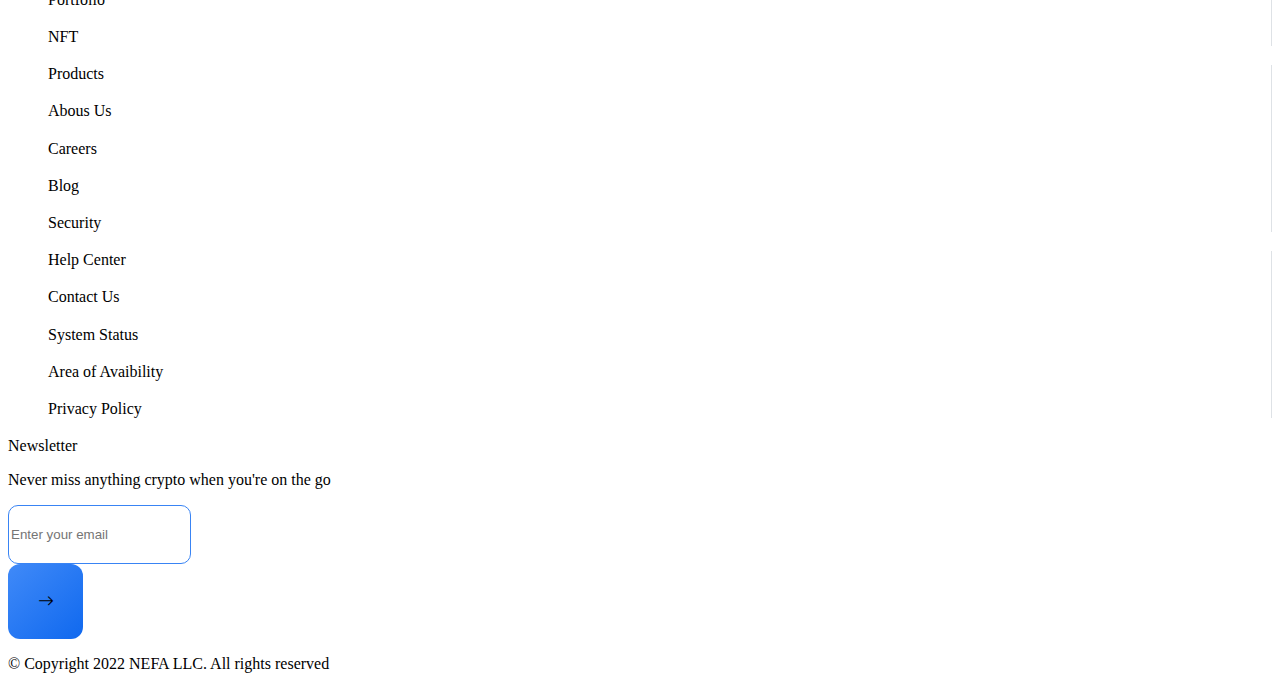
==== commit 21ba8ac6: "last commit" ====
--- a/index.html
+++ b/index.html
@@ -559,24 +559,24 @@
                 </div>
                 <div class="col-4">
                   <select
-                    class="input-box d-flex justify-content-center align-items-center p-3 p-lg-4 mb-4"
+                    class="input-box d-flex justify-content-center align-items-center p-3 p-lg-4 mb-4 select-box"
                   >
-                    <option value="USD">🇺🇸&emsp;USD</option>
-                    <option value="EUR">🇪🇺&emsp;EUR</option>
-                    <option value="GBP">🇬🇧&emsp;GBP</option>
-                    <option value="TRY">🇹🇷&emsp;TRY</option>
-                    <option value="CNY">🇨🇳&emsp;CNY</option>
-                    <option value="YEN">🇯🇵&emsp;YEN</option>
+                    <option value="USD">&nbsp;🇺🇸 USD&nbsp;</option>
+                    <option value="EUR">&nbsp;🇪🇺 EUR&nbsp;</option>
+                    <option value="GBP">&nbsp;🇬🇧 GBP&nbsp;</option>
+                    <option value="TRY">&nbsp;🇹🇷 TRY&nbsp;</option>
+                    <option value="CNY">&nbsp;🇨🇳 CNY&nbsp;</option>
+                    <option value="YEN">&nbsp;🇯🇵 YEN&nbsp;</option>
                   </select>
                   <select
-                    class="input-box d-flex justify-content-center align-items-center p-3 p-lg-4 mb-4"
+                    class="input-box d-flex justify-content-center align-items-center p-3 p-lg-4 mb-4 select-box"
                   >
-                    <option value="USD">🇺🇸&emsp;USD</option>
-                    <option value="EUR">🇪🇺&emsp;EUR</option>
-                    <option value="GBP">🇬🇧&emsp;GBP</option>
-                    <option value="TRY">🇹🇷&emsp;TRY</option>
-                    <option value="CNY">🇨🇳&emsp;CNY</option>
-                    <option value="YEN">🇯🇵&emsp;YEN</option>
+                    <option value="USD">&nbsp;🇺🇸 USD&nbsp;</option>
+                    <option value="EUR">&nbsp;🇪🇺 EUR&nbsp;</option>
+                    <option value="GBP">&nbsp;🇬🇧 GBP&nbsp;</option>
+                    <option value="TRY">&nbsp;🇹🇷 TRY&nbsp;</option>
+                    <option value="CNY">&nbsp;🇨🇳 CNY&nbsp;</option>
+                    <option value="YEN">🇯🇵 YEN</option>
                   </select>
                 </div>
                 <div class="col-12">
--- a/assets/css/style.min.css
+++ b/assets/css/style.min.css
@@ -1 +1 @@
-.gradient-color{background:var(--GRA-Blue2, linear-gradient(169deg, #3984f4 -6.01%, #0cd3ff 36.87%, #2f7cf0 78.04%, #0e65e8 103.77%));background-clip:text;-webkit-background-clip:text;-webkit-text-fill-color:rgba(0,0,0,0)}.gradient-bg{background:linear-gradient(169deg, rgba(57, 132, 244, 0.04) -6.01%, rgba(12, 211, 255, 0.04) 36.87%, rgba(47, 124, 240, 0.04) 78.04%, rgba(14, 101, 232, 0.04) 103.77%)}.nav-item{font-size:1.15rem}.navbar{background-color:#f6fbfe}.nav-item{font-size:1rem}.logo{width:8rem;height:3rem}@media(max-width: 1200px){.nav-item{font-size:.8rem}}body{overflow-x:hidden}.hero-text{font-size:4rem;font-weight:700;line-height:5rem}.hero-text span{background:var(--GRA-Blue2, linear-gradient(169deg, #3984f4 -6.01%, #0cd3ff 36.87%, #2f7cf0 78.04%, #0e65e8 103.77%));background-clip:text;-webkit-background-clip:text;-webkit-text-fill-color:rgba(0,0,0,0)}.hero-img{width:930px}.header-star{position:absolute;right:0;top:0}.header-circle{position:absolute;left:-100px;bottom:-50px}.gradient-bg-purple{border-radius:271px;opacity:.6;background:var(--GRA-Purple, linear-gradient(141deg, #a239f4 12.04%, #e0b9ff 87.96%));filter:blur(250px);position:absolute;width:270px;height:270px;left:0;top:0}.gradient-bg-blue{border-radius:299px;opacity:.7;background:var(--GRA-Blue, linear-gradient(137deg, #468ef9 -12.5%, #0c66ee 107.5%));filter:blur(250px);position:absolute;width:270px;height:270px;right:0;bottom:0}@media(max-width: 1400px){.hero-text{font-size:3.5rem;font-weight:700;line-height:4rem}}@media(max-width: 1200px){.hero-img{width:100%;height:auto}.hero-text{font-size:3rem;line-height:3.5rem}}@media(max-width: 992px){.hero-img{width:100%;height:auto}.hero-text{font-size:3rem;line-height:3rem;text-align:center}.hero-info{text-align:center}.hero-signup{text-align:center;display:block}.hero-btn{display:block;width:100%;margin-bottom:5%;padding:1rem 0}header{padding-top:3rem}}@media(max-width: 768px){.hero-img{width:100%;height:auto}.hero-text{font-size:2.5rem;line-height:2rem}}@media(max-width: 576px){.hero-img{width:100%;height:auto}.hero-text{font-size:2rem;line-height:initial}}@media(max-width: 1680px){.hero-img{width:100%;height:auto}}.sec-brand{border-radius:40px;background:linear-gradient(180deg, rgba(255, 255, 255, 0.7) -9.25%, rgba(255, 255, 255, 0.6) -9.25%, rgba(244, 249, 255, 0.7) 108.74%)}.card-text{background:var(--GRA-Blue2, linear-gradient(169deg, #3984F4 -6.01%, #0CD3FF 36.87%, #2F7CF0 78.04%, #0E65E8 103.77%));background-clip:text;-webkit-background-clip:text;-webkit-background-clip:text;-webkit-text-fill-color:rgba(0,0,0,0)}.check-icon{font-size:.9rem;width:20px;height:20px;border-radius:50%;display:flex;justify-content:center;align-items:center}.check{margin-bottom:1rem}.sec-table{margin-top:-5%}.crypto-img{width:20px !important;height:20px !important;margin-top:1px !important}.price-icon{color:#28c165}.price-icon-{color:#f4574d}.border-coin hr.hr-border{width:100%;margin-left:auto}.border-coin img{width:100%;margin-top:-10%}.border-coin hr{color:#bbb}.border-table{border-right:1px solid #eee;height:100%}tr th:nth-child(1){text-align:start}tr th:nth-child(2){text-align:center}tr th:nth-child(3){text-align:center}.name,.last,.handle{--bs-text-opacity: 1 !important;color:var(--bs-secondary-color) !important;font-size:.8rem;font-weight:400}.table-radius{border-radius:2rem}.table-row{padding:rem 0}.table>:not(caption)>*>*{padding:1rem 1rem;border-bottom-width:var(--bs-border-width)}@media screen and (min-width: 992px)and (max-width: 1200px){.crypto-name,.crypto-price{font-size:14px}}@media(max-width: 992px){.chart-img{max-width:8rem !important}}.input-box{border-radius:22px;border:1px solid var(--GRA-Blue2, #3984f4);height:80px}.input-box span{background:var(--GRA-Blue, linear-gradient(137deg, #468ef9 -12.5%, #0c66ee 107.5%));background-clip:text;-webkit-background-clip:text;-webkit-text-fill-color:rgba(0,0,0,0)}.input-box input{border:none;text-align:right}.input-box input::-moz-placeholder{color:#000;font-weight:500}.input-box input::placeholder{color:#000;font-weight:500}.input-flag{width:30px;height:30px}.gradient-border-right{border-right:1px solid #0e65e8;height:100%;display:flex;align-items:center}option{width:10px !important}.amount-input:focus-visible{outline:none}.industry-title{width:90%}.sec-started{border-radius:40px;background:linear-gradient(180deg, rgba(255, 255, 255, 0.7) -9.25%, rgba(255, 255, 255, 0.6) -9.25%, rgba(244, 249, 255, 0.7) 108.74%)}.arrow-area{position:relative}.arrow-left{position:absolute;left:27%;top:47%}.arrow-right{position:absolute;right:24%;top:47%}.arrow-img{max-width:80%}@media(max-width: 1460px){.arrow-img{max-width:70%}.arrow-left{left:27%;top:43%}.arrow-right{right:22%;top:43%}}@media(max-width: 1200px){.arrow-img{max-width:60%}.arrow-left{left:27%}.arrow-right{right:20%}}@media(max-width: 992px){.arrow-left{display:none}.arrow-right{display:none}}.collapsible-link{width:100% !important;position:relative !important;text-align:left !important}.collapsible-link::before{content:"";position:absolute !important;top:50% !important;right:.8rem !important;transform:translateY(-50%) !important;display:block !important;font-family:"FontAwesome";font-size:1.1rem}.btn-faq{border:none !important}.list-style-none li{list-style:none;margin:1.2rem 0}.footer-logo{padding-top:4rem}.footer-form{margin-top:1.2rem}.footer-menu ul li a{text-decoration:none;color:inherit}.form-input{border-radius:10px;border:1px solid var(--GRA-Blue2, #3984f4);height:55px}.form-submit{display:flex;width:55px;height:55px;padding:10px;justify-content:center;align-items:center;gap:10px;flex-shrink:0;border-radius:12px;background:var(--GRA-Blue, linear-gradient(137deg, #468EF9 -12.5%, #0C66EE 107.5%))}@media(min-width: 992px){.border-lg-end{border-right:1px solid #dee2e6}}/*# sourceMappingURL=style.min.css.map */+.gradient-color{background:var(--GRA-Blue2, linear-gradient(169deg, #3984f4 -6.01%, #0cd3ff 36.87%, #2f7cf0 78.04%, #0e65e8 103.77%));background-clip:text;-webkit-background-clip:text;-webkit-text-fill-color:rgba(0,0,0,0)}.gradient-bg{background:linear-gradient(169deg, rgba(57, 132, 244, 0.04) -6.01%, rgba(12, 211, 255, 0.04) 36.87%, rgba(47, 124, 240, 0.04) 78.04%, rgba(14, 101, 232, 0.04) 103.77%)}.nav-item{font-size:1.15rem}.navbar{background-color:#f6fbfe}.nav-item{font-size:1rem}.logo{width:8rem;height:3rem}@media(max-width: 1200px){.nav-item{font-size:.8rem}}body{overflow-x:hidden}.hero-text{font-size:4rem;font-weight:700;line-height:5rem}.hero-text span{background:var(--GRA-Blue2, linear-gradient(169deg, #3984f4 -6.01%, #0cd3ff 36.87%, #2f7cf0 78.04%, #0e65e8 103.77%));background-clip:text;-webkit-background-clip:text;-webkit-text-fill-color:rgba(0,0,0,0)}.hero-img{width:930px}.header-star{position:absolute;right:0;top:0}.header-circle{position:absolute;left:-100px;bottom:-50px}.gradient-bg-purple{border-radius:271px;opacity:.6;background:var(--GRA-Purple, linear-gradient(141deg, #a239f4 12.04%, #e0b9ff 87.96%));filter:blur(250px);position:absolute;width:270px;height:270px;left:0;top:0}.gradient-bg-blue{border-radius:299px;opacity:.7;background:var(--GRA-Blue, linear-gradient(137deg, #468ef9 -12.5%, #0c66ee 107.5%));filter:blur(250px);position:absolute;width:270px;height:270px;right:0;bottom:0}@media(max-width: 1400px){.hero-text{font-size:3.5rem;font-weight:700;line-height:4rem}}@media(max-width: 1200px){.hero-img{width:100%;height:auto}.hero-text{font-size:3rem;line-height:3.5rem}}@media(max-width: 992px){.hero-img{width:100%;height:auto}.hero-text{font-size:3rem;line-height:3rem;text-align:center}.hero-info{text-align:center}.hero-signup{text-align:center;display:block}.hero-btn{display:block;width:100%;margin-bottom:5%;padding:1rem 0}header{padding-top:3rem}}@media(max-width: 768px){.hero-img{width:100%;height:auto}.hero-text{font-size:2.5rem;line-height:2rem}}@media(max-width: 576px){.hero-img{width:100%;height:auto}.hero-text{font-size:2rem;line-height:initial}}@media(max-width: 1680px){.hero-img{width:100%;height:auto}}.sec-brand{border-radius:40px;background:linear-gradient(180deg, rgba(255, 255, 255, 0.7) -9.25%, rgba(255, 255, 255, 0.6) -9.25%, rgba(244, 249, 255, 0.7) 108.74%)}.card-text{background:var(--GRA-Blue2, linear-gradient(169deg, #3984F4 -6.01%, #0CD3FF 36.87%, #2F7CF0 78.04%, #0E65E8 103.77%));background-clip:text;-webkit-background-clip:text;-webkit-background-clip:text;-webkit-text-fill-color:rgba(0,0,0,0)}.check-icon{font-size:.9rem;width:20px;height:20px;border-radius:50%;display:flex;justify-content:center;align-items:center}.check{margin-bottom:1rem}.sec-table{margin-top:-5%}.crypto-img{width:20px !important;height:20px !important;margin-top:1px !important}.price-icon{color:#28c165}.price-icon-{color:#f4574d}.border-coin hr.hr-border{width:100%;margin-left:auto}.border-coin img{width:100%;margin-top:-10%}.border-coin hr{color:#bbb}.border-table{border-right:1px solid #eee;height:100%}tr th:nth-child(1){text-align:start}tr th:nth-child(2){text-align:center}tr th:nth-child(3){text-align:center}.name,.last,.handle{--bs-text-opacity: 1 !important;color:var(--bs-secondary-color) !important;font-size:.8rem;font-weight:400}.table-radius{border-radius:2rem}.table-row{padding:rem 0}.table>:not(caption)>*>*{padding:1rem 1rem;border-bottom-width:var(--bs-border-width)}@media screen and (min-width: 992px)and (max-width: 1200px){.crypto-name,.crypto-price{font-size:14px}}@media(max-width: 992px){.chart-img{max-width:8rem !important}}.input-box{border-radius:22px;border:1px solid var(--GRA-Blue2, #3984f4);height:80px}.input-box span{background:var(--GRA-Blue, linear-gradient(137deg, #468ef9 -12.5%, #0c66ee 107.5%));background-clip:text;-webkit-background-clip:text;-webkit-text-fill-color:rgba(0,0,0,0)}.input-box input{border:none;text-align:right}.input-box input::-moz-placeholder{color:#000;font-weight:500}.input-box input::placeholder{color:#000;font-weight:500}.input-flag{width:30px;height:30px}.gradient-border-right{border-right:1px solid #0e65e8;height:100%;display:flex;align-items:center}option{width:10px !important}.amount-input:focus-visible{outline:none}.select-box{-moz-appearance:none;-webkit-appearance:none;appearance:none}select{background-image:url("data:image/svg+xml;charset=US-ASCII,%3Csvg%20xmlns%3D%22http%3A%2F%2Fwww.w3.org%2F2000%2Fsvg%22%20viewBox%3D%220%200%20256%20448%22%20enable-background%3D%22new%200%200%20256%20448%22%3E%3Cstyle%20type%3D%22text%2Fcss%22%3E.arrow%7Bfill%3A%23424242%3B%7D%3C%2Fstyle%3E%3Cpath%20class%3D%22arrow%22%20d%3D%22M255.9%20168c0-4.2-1.6-7.9-4.8-11.2-3.2-3.2-6.9-4.8-11.2-4.8H16c-4.2%200-7.9%201.6-11.2%204.8S0%20163.8%200%20168c0%204.4%201.6%208.2%204.8%2011.4l112%20112c3.1%203.1%206.8%204.6%2011.2%204.6%204.4%200%208.2-1.5%2011.4-4.6l112-112c3-3.2%204.5-7%204.5-11.4z%22%2F%3E%3C%2Fsvg%3E%0A");background-position:right 10px center;background-repeat:no-repeat;background-size:auto 20%}@media(max-width: 992px){select{background-position:right 10px center;background-repeat:no-repeat;background-size:auto 14%}}.industry-title{width:90%}.sec-started{border-radius:40px;background:linear-gradient(180deg, rgba(255, 255, 255, 0.7) -9.25%, rgba(255, 255, 255, 0.6) -9.25%, rgba(244, 249, 255, 0.7) 108.74%)}.arrow-area{position:relative}.arrow-left{position:absolute;left:27%;top:47%}.arrow-right{position:absolute;right:24%;top:47%}.arrow-img{max-width:80%}@media(max-width: 1460px){.arrow-img{max-width:70%}.arrow-left{left:27%;top:43%}.arrow-right{right:22%;top:43%}}@media(max-width: 1200px){.arrow-img{max-width:60%}.arrow-left{left:27%}.arrow-right{right:20%}}@media(max-width: 992px){.arrow-left{display:none}.arrow-right{display:none}}.collapsible-link{width:100% !important;position:relative !important;text-align:left !important}.collapsible-link::before{content:"";position:absolute !important;top:50% !important;right:.8rem !important;transform:translateY(-50%) !important;display:block !important;font-family:"FontAwesome";font-size:1.1rem}.btn-faq{border:none !important}.list-style-none li{list-style:none;margin:1.2rem 0}.footer-logo{padding-top:4rem}.footer-form{margin-top:1.2rem}.footer-menu ul li a{text-decoration:none;color:inherit}.form-input{border-radius:10px;border:1px solid var(--GRA-Blue2, #3984f4);height:55px}.form-submit{display:flex;width:55px;height:55px;padding:10px;justify-content:center;align-items:center;gap:10px;flex-shrink:0;border-radius:12px;background:var(--GRA-Blue, linear-gradient(137deg, #468EF9 -12.5%, #0C66EE 107.5%))}@media(min-width: 992px){.border-lg-end{border-right:1px solid #dee2e6}}/*# sourceMappingURL=style.min.css.map */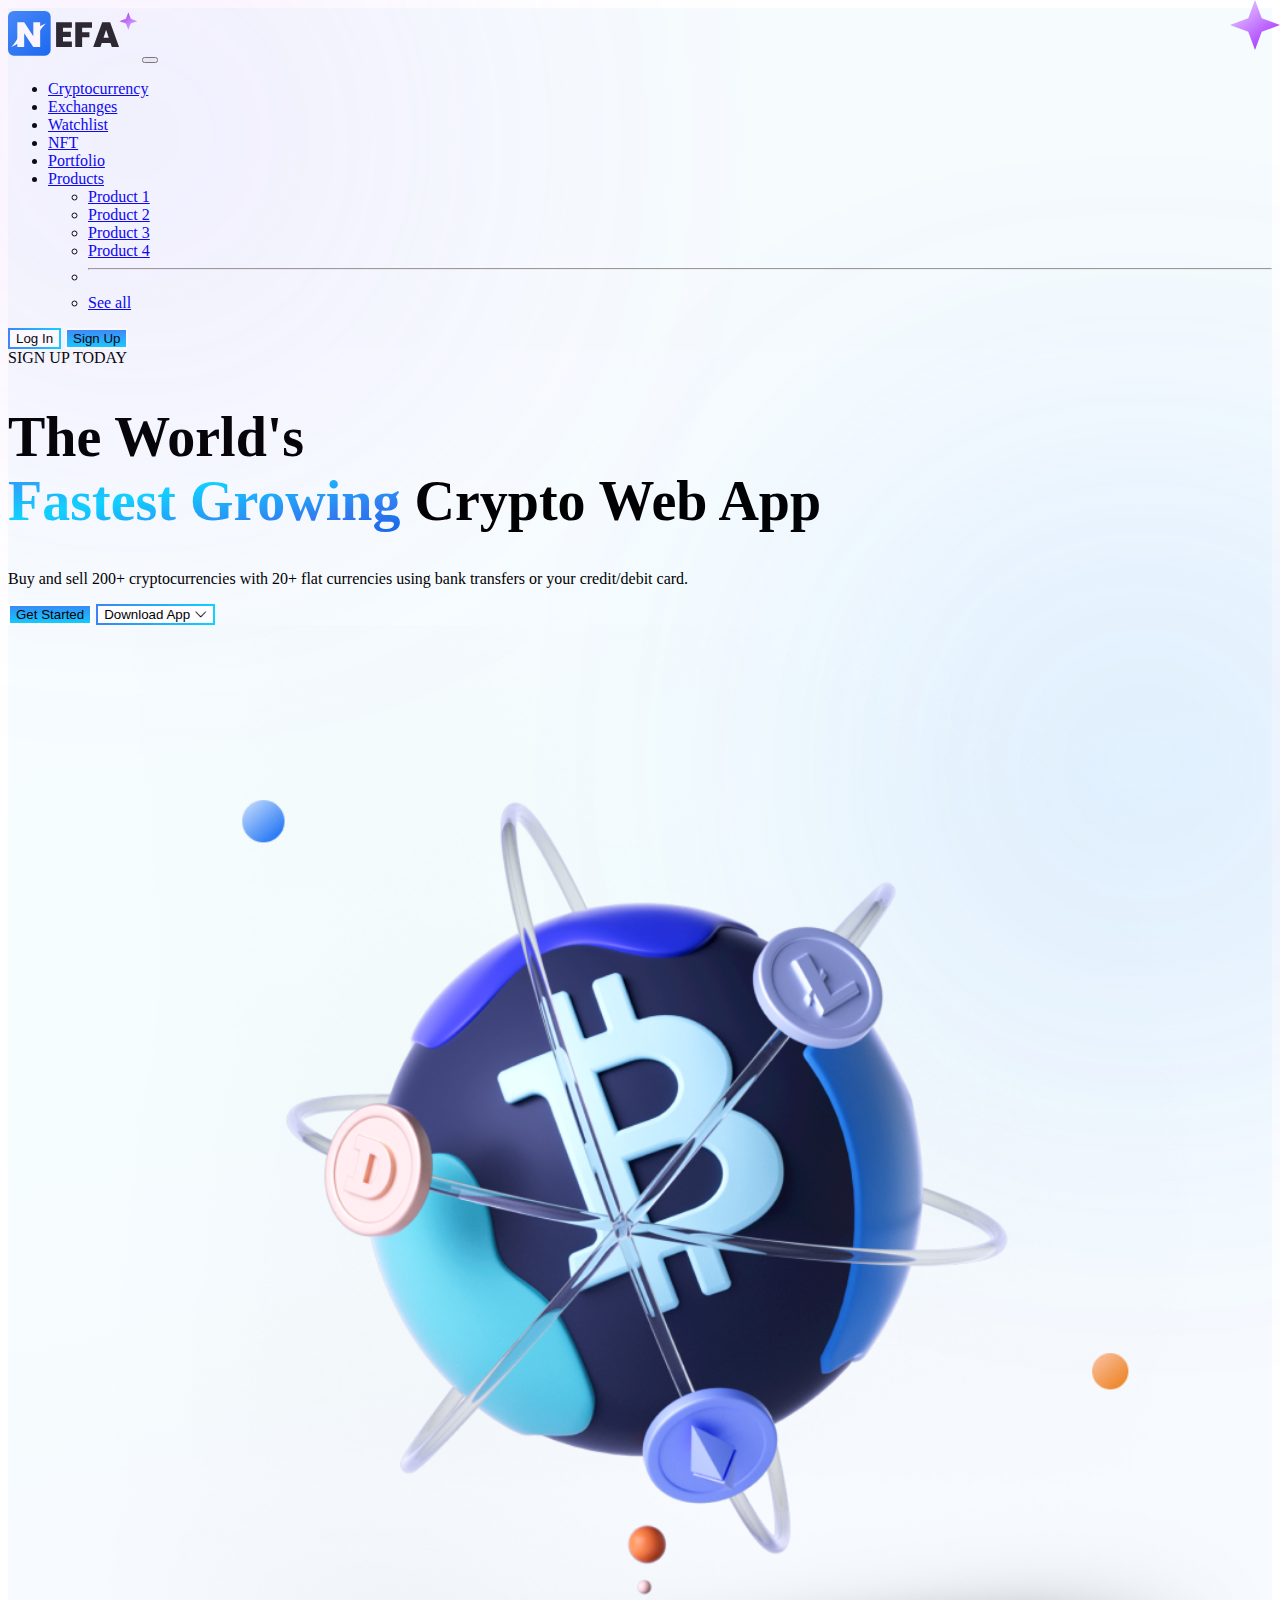
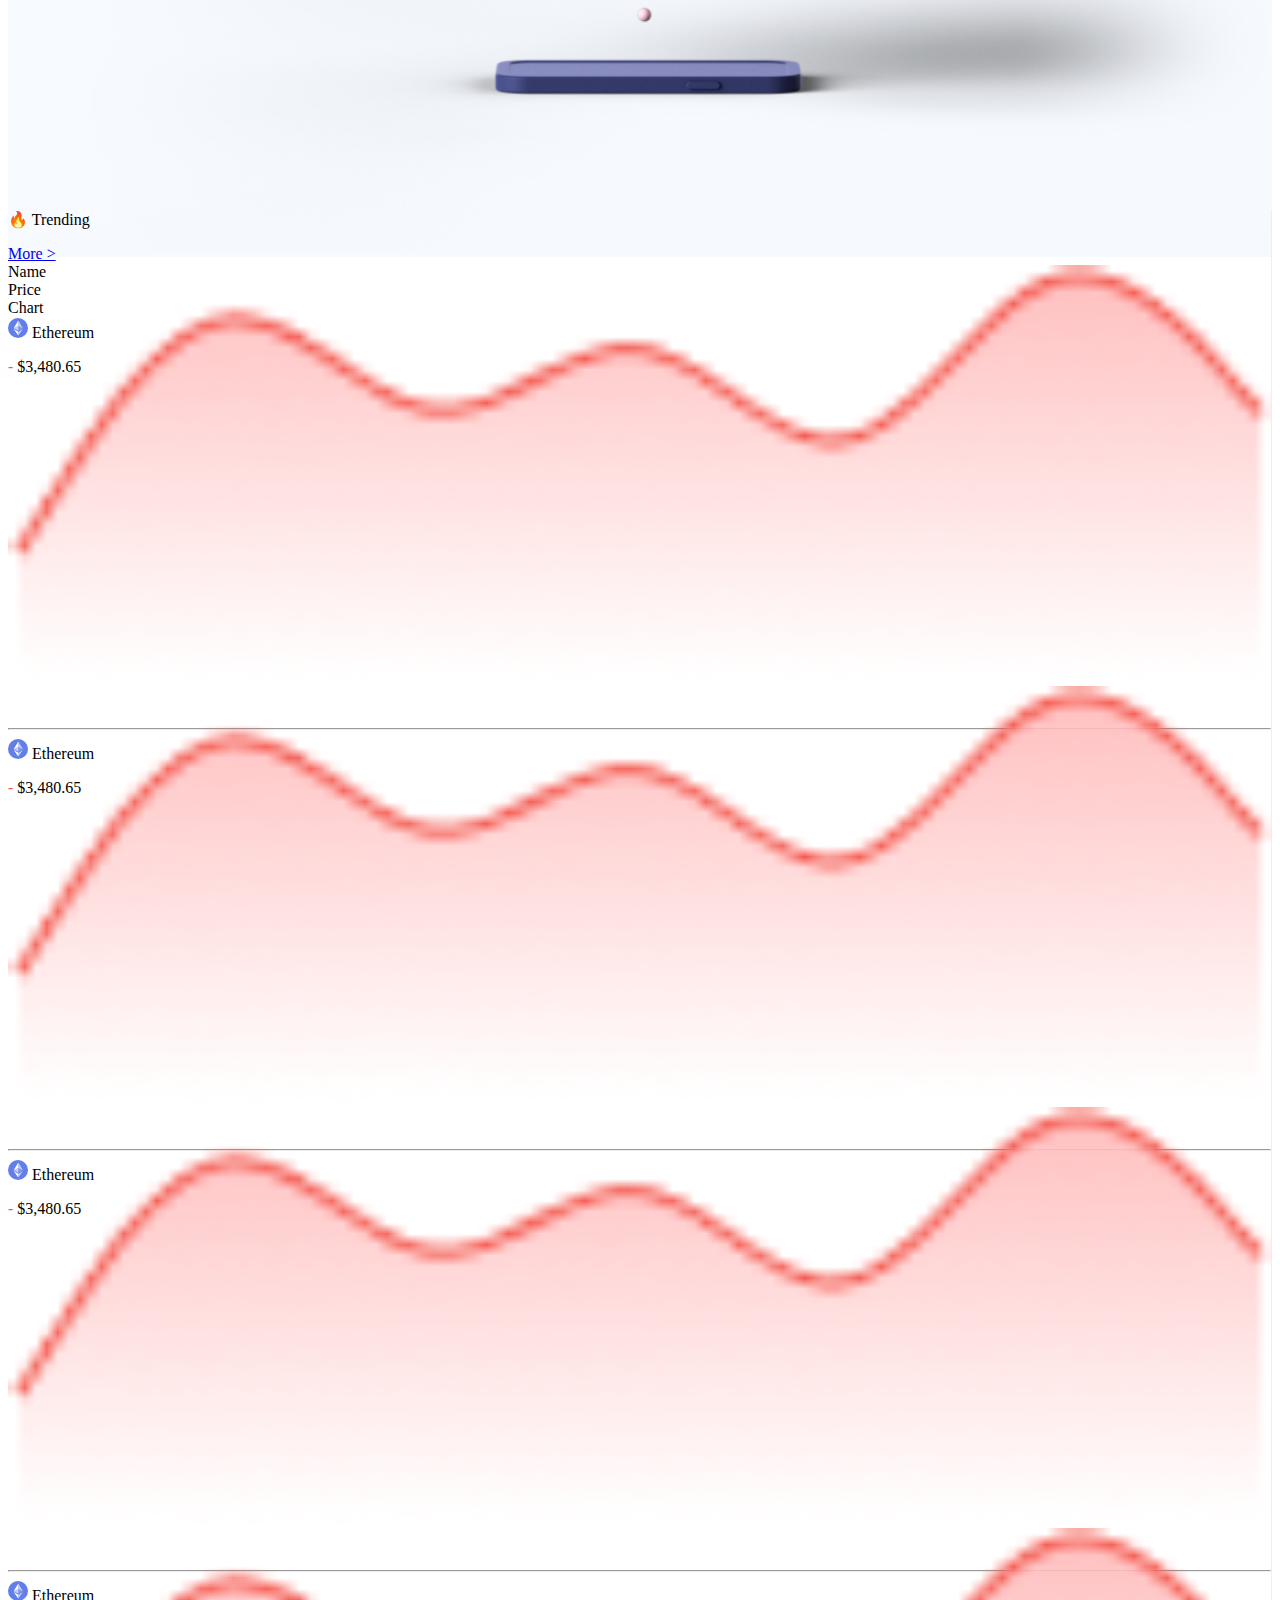
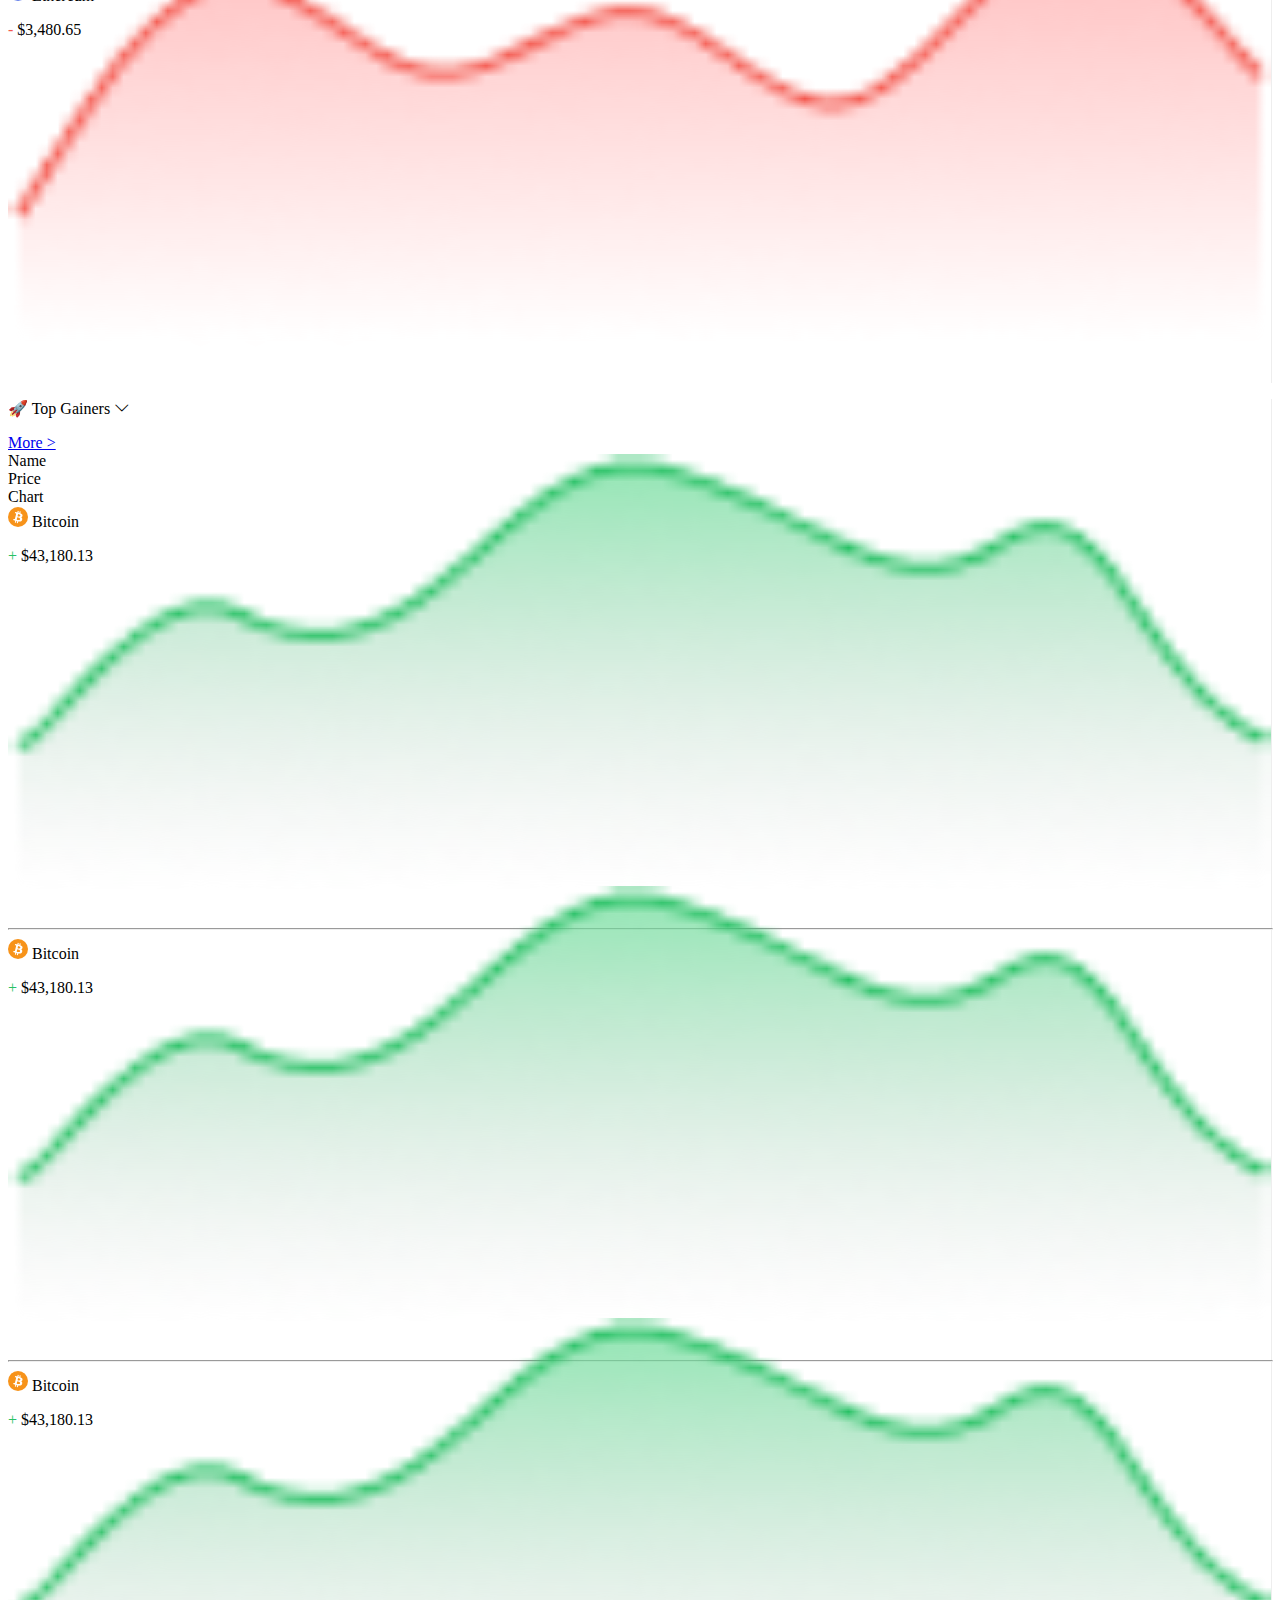
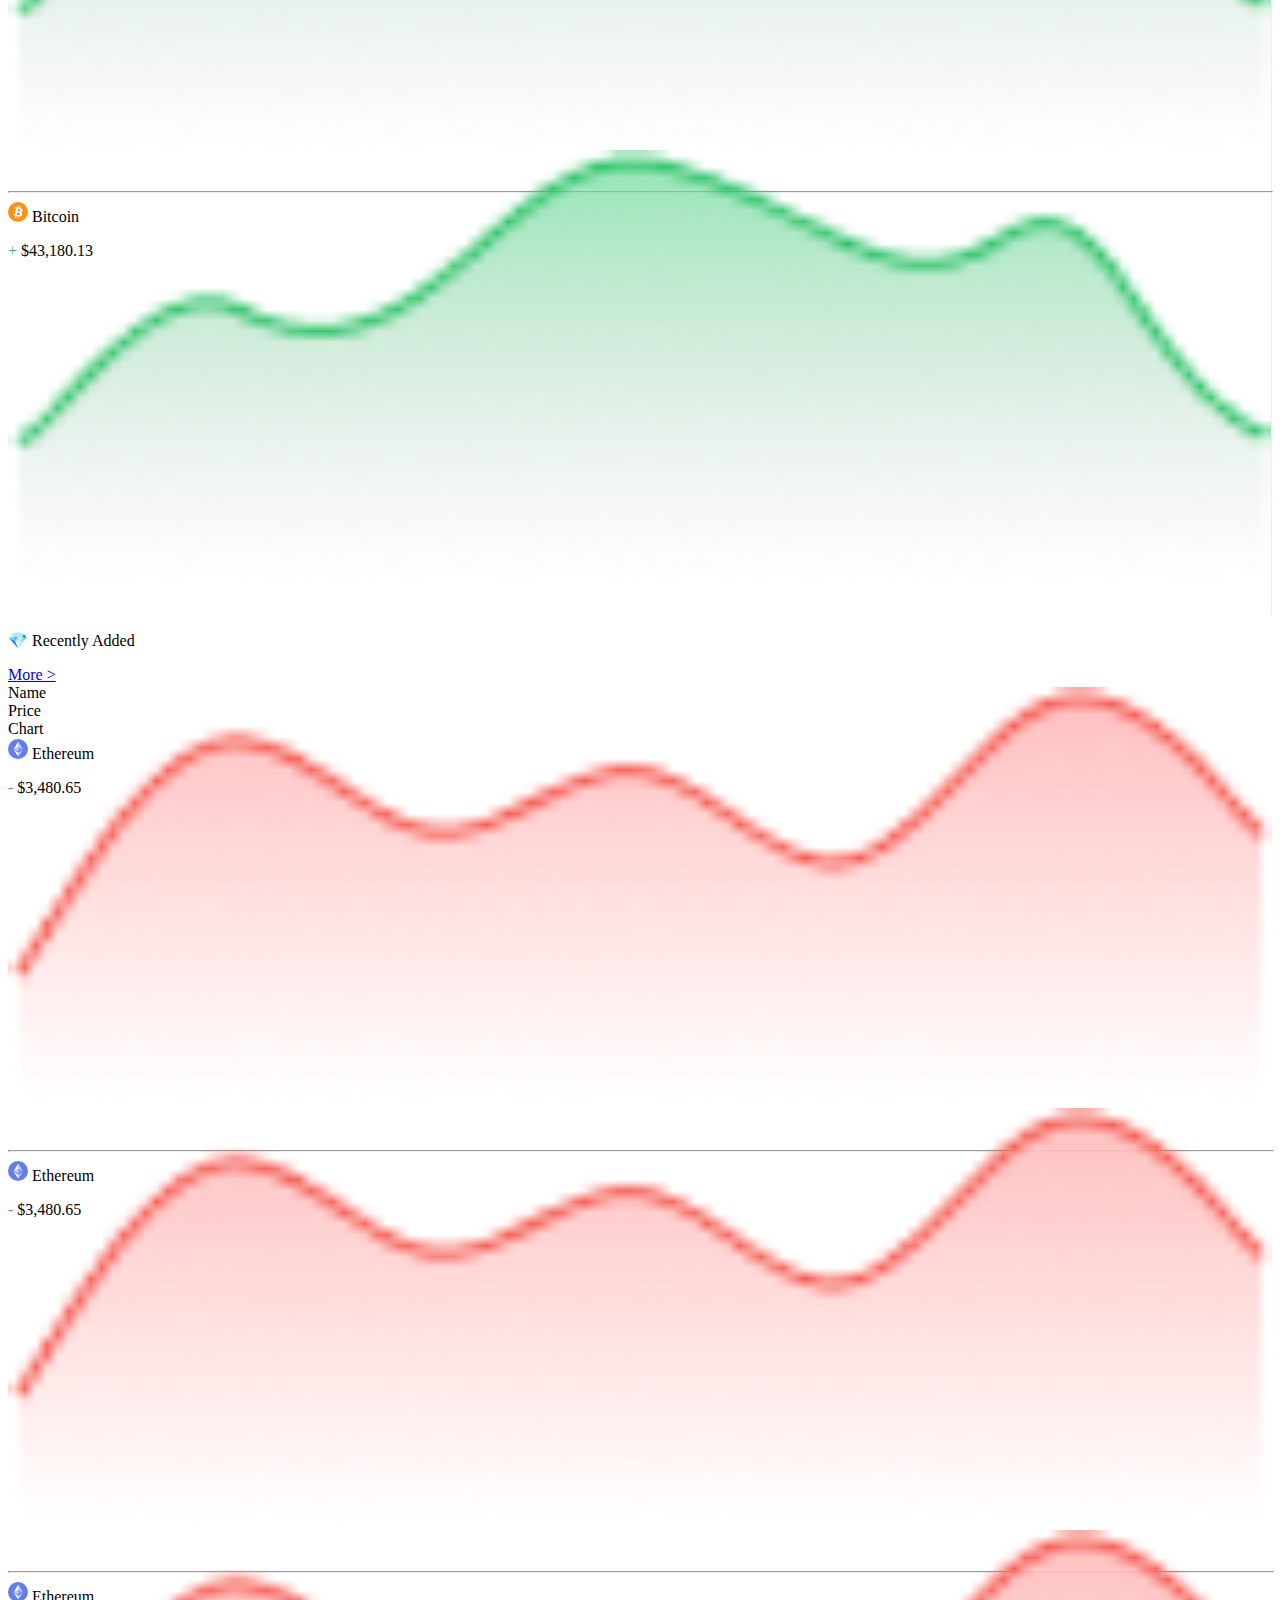
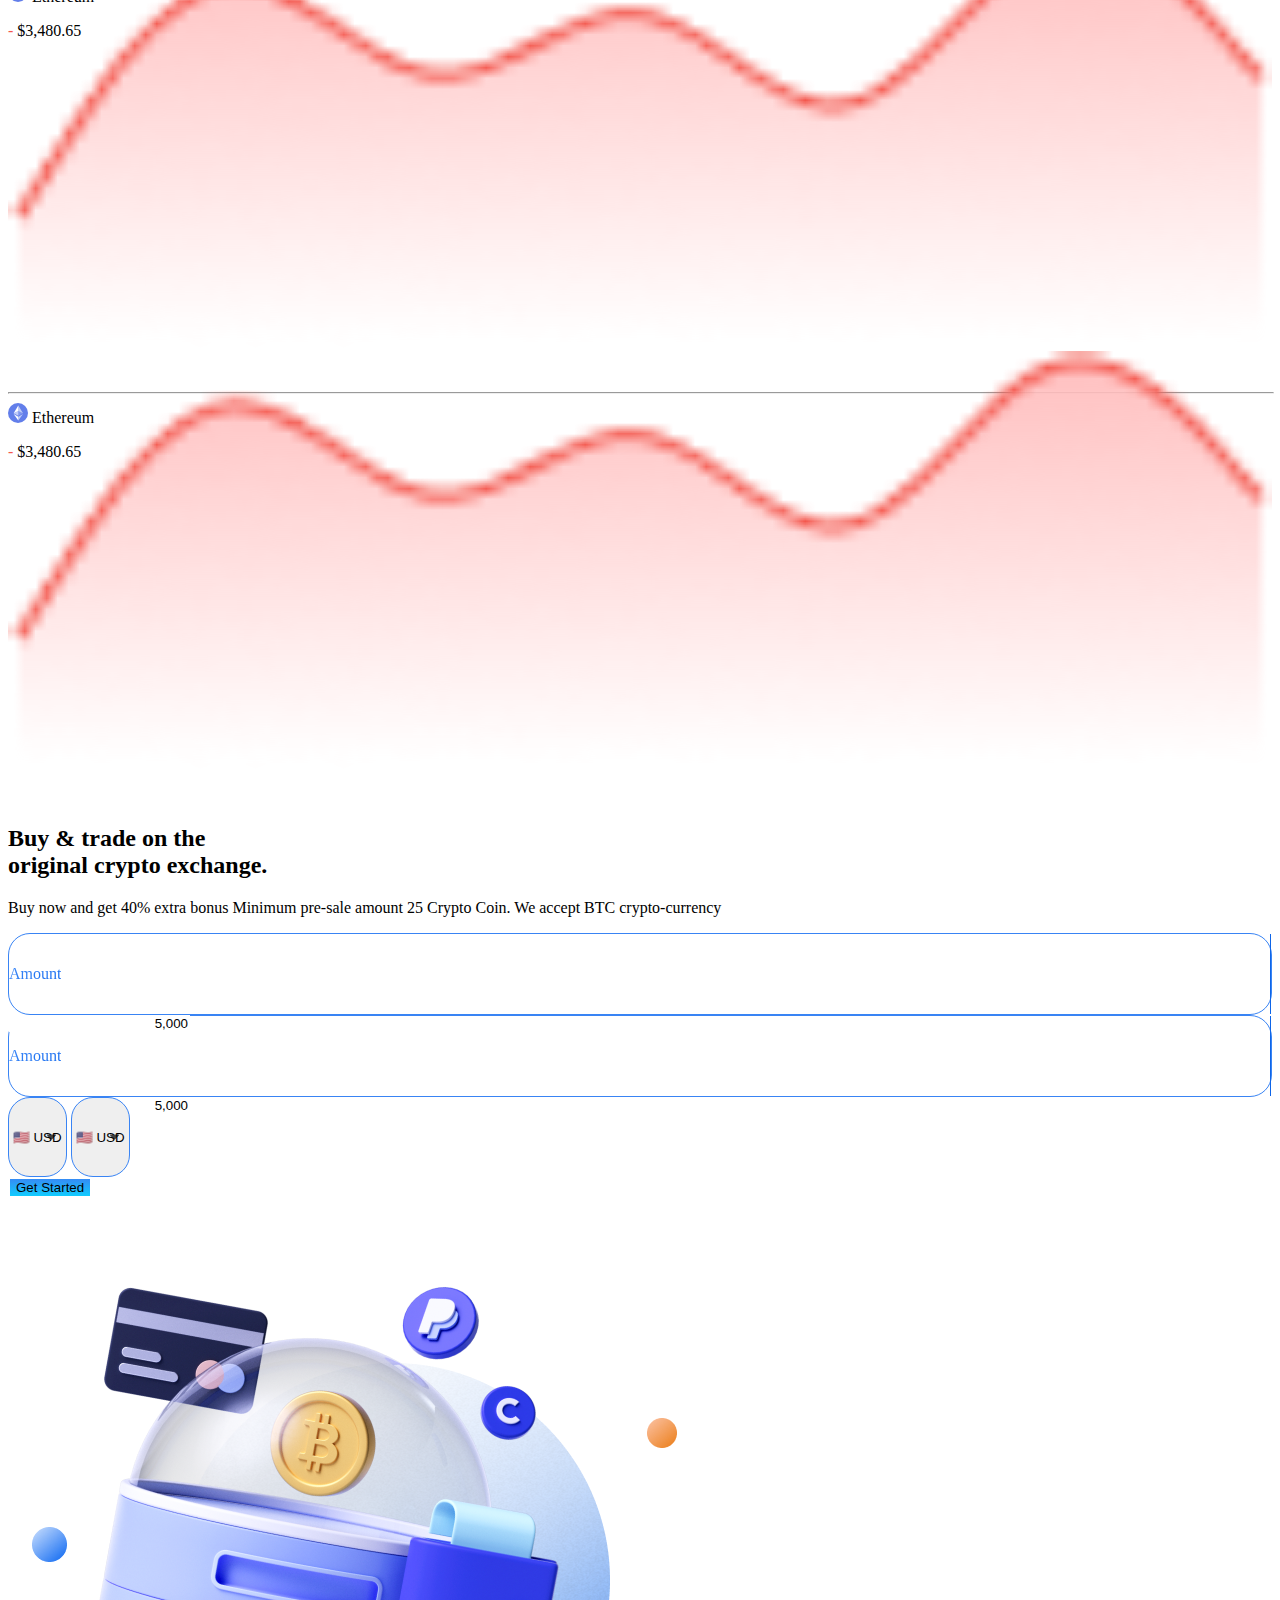
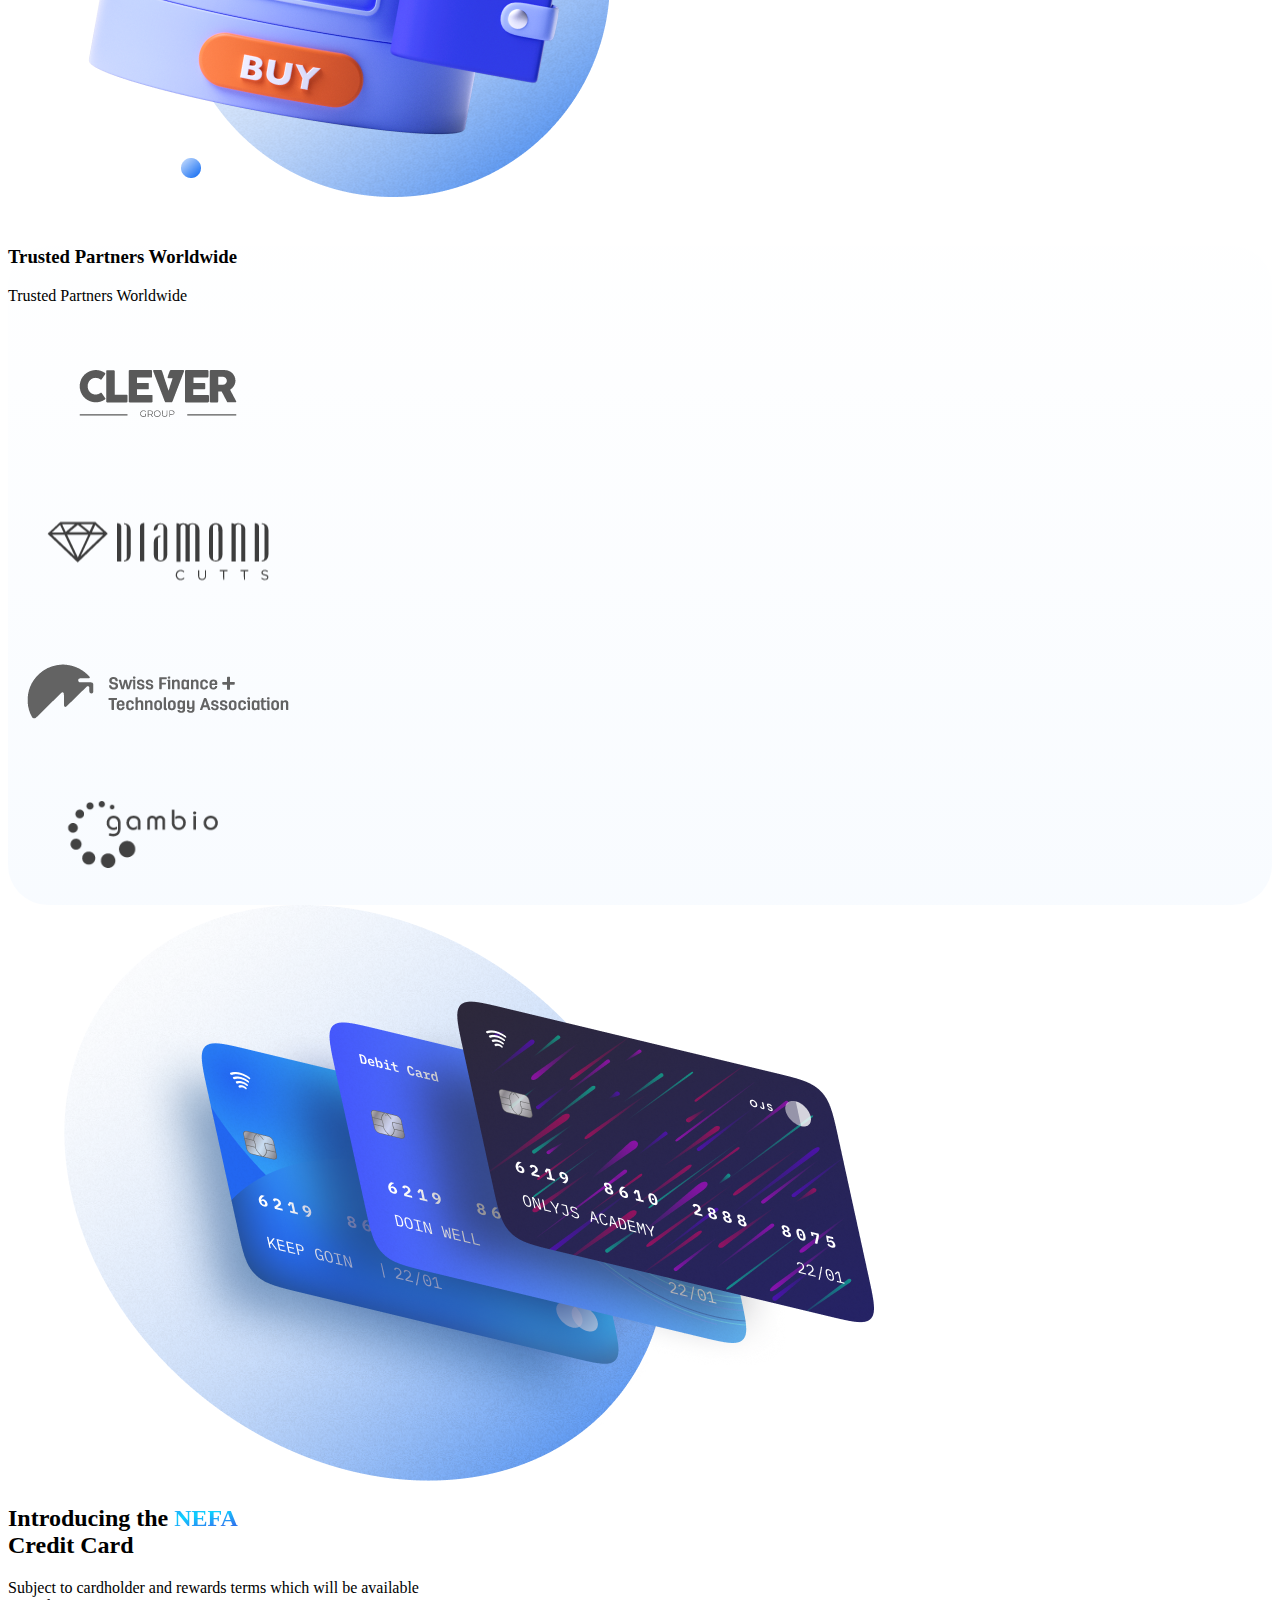
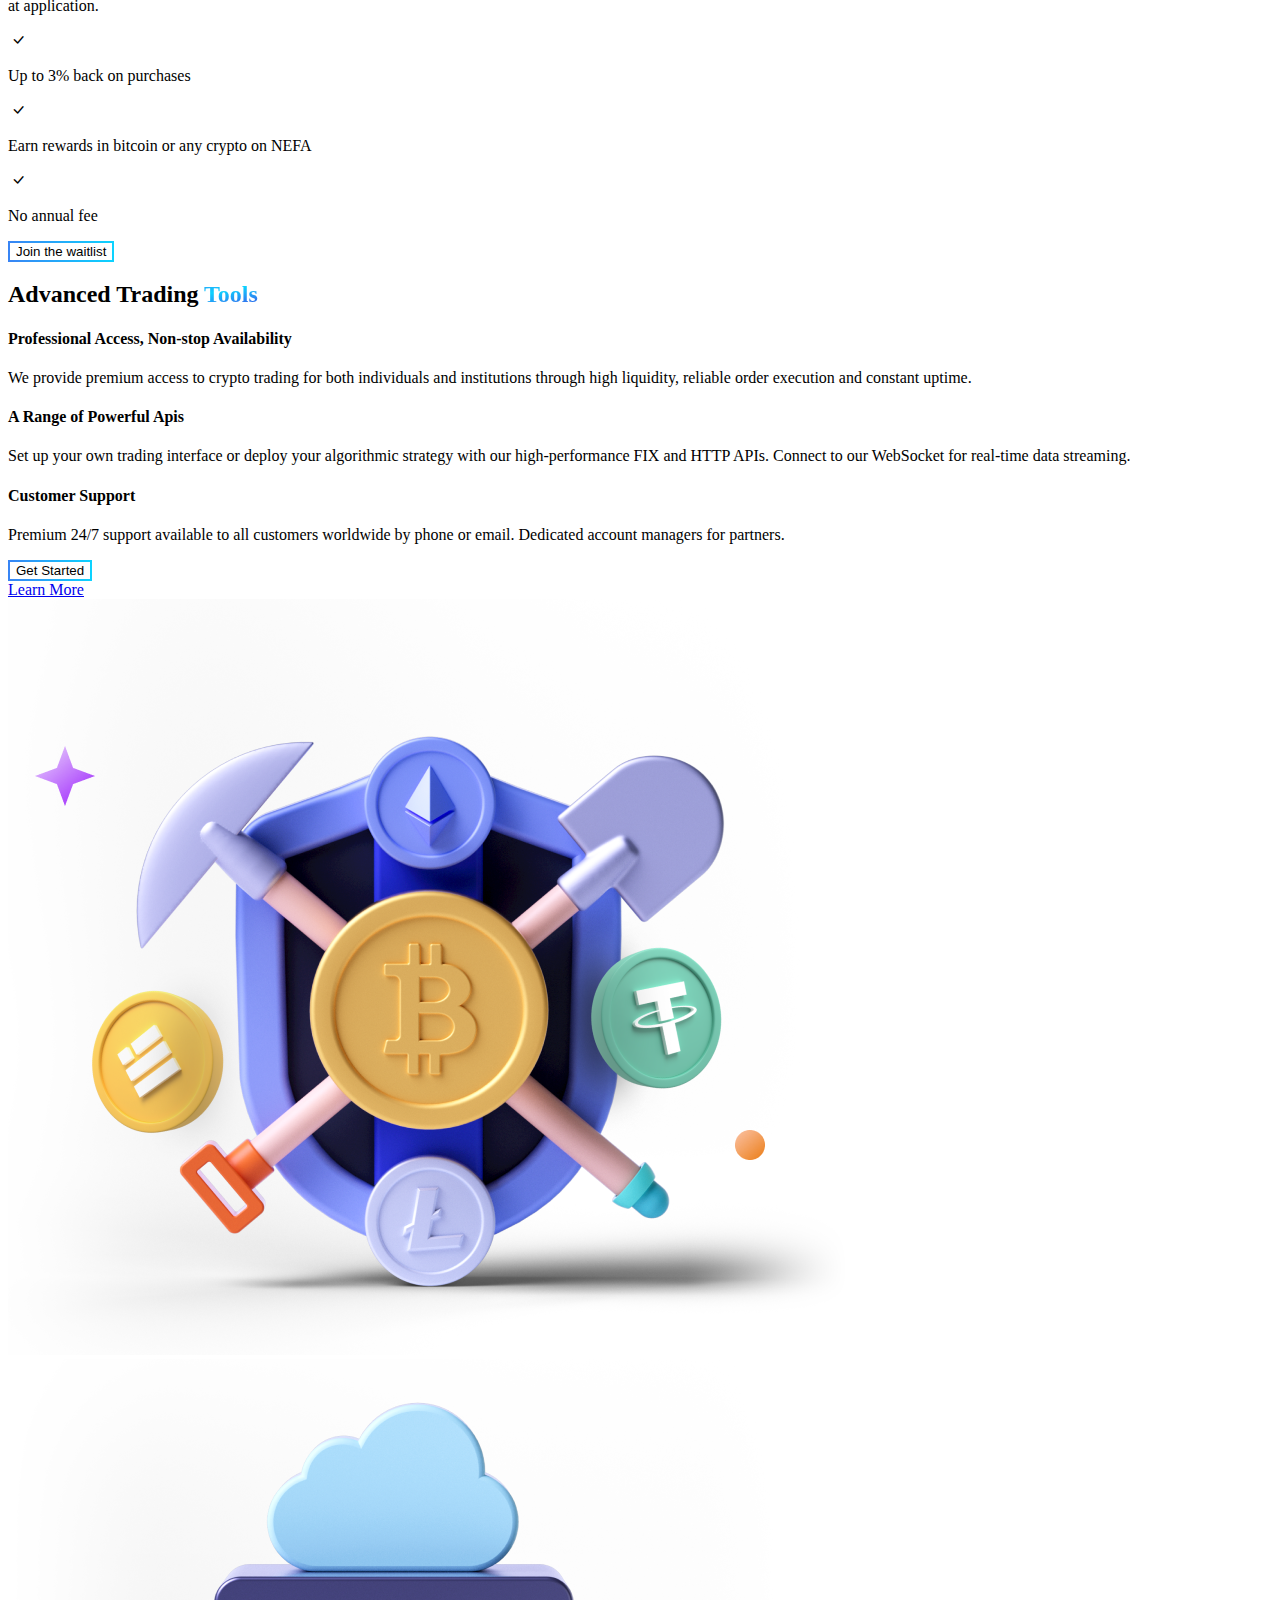
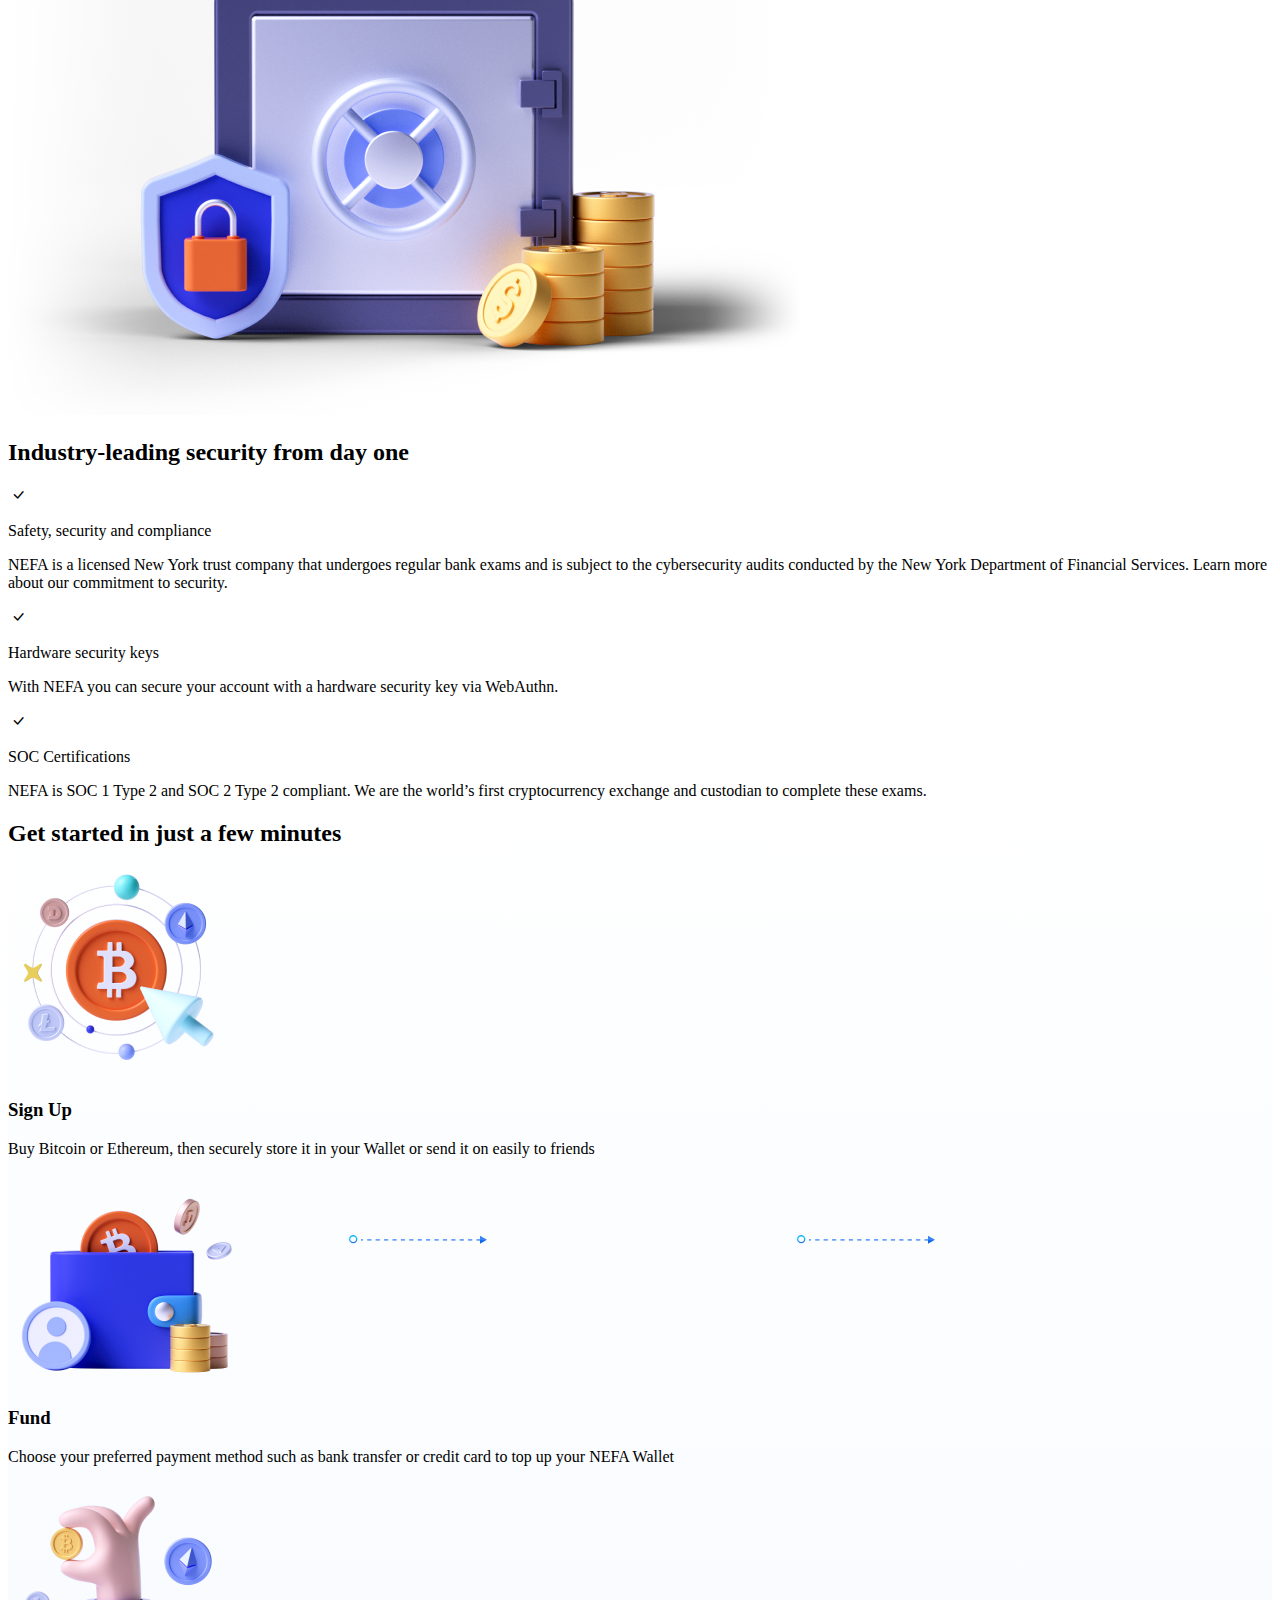
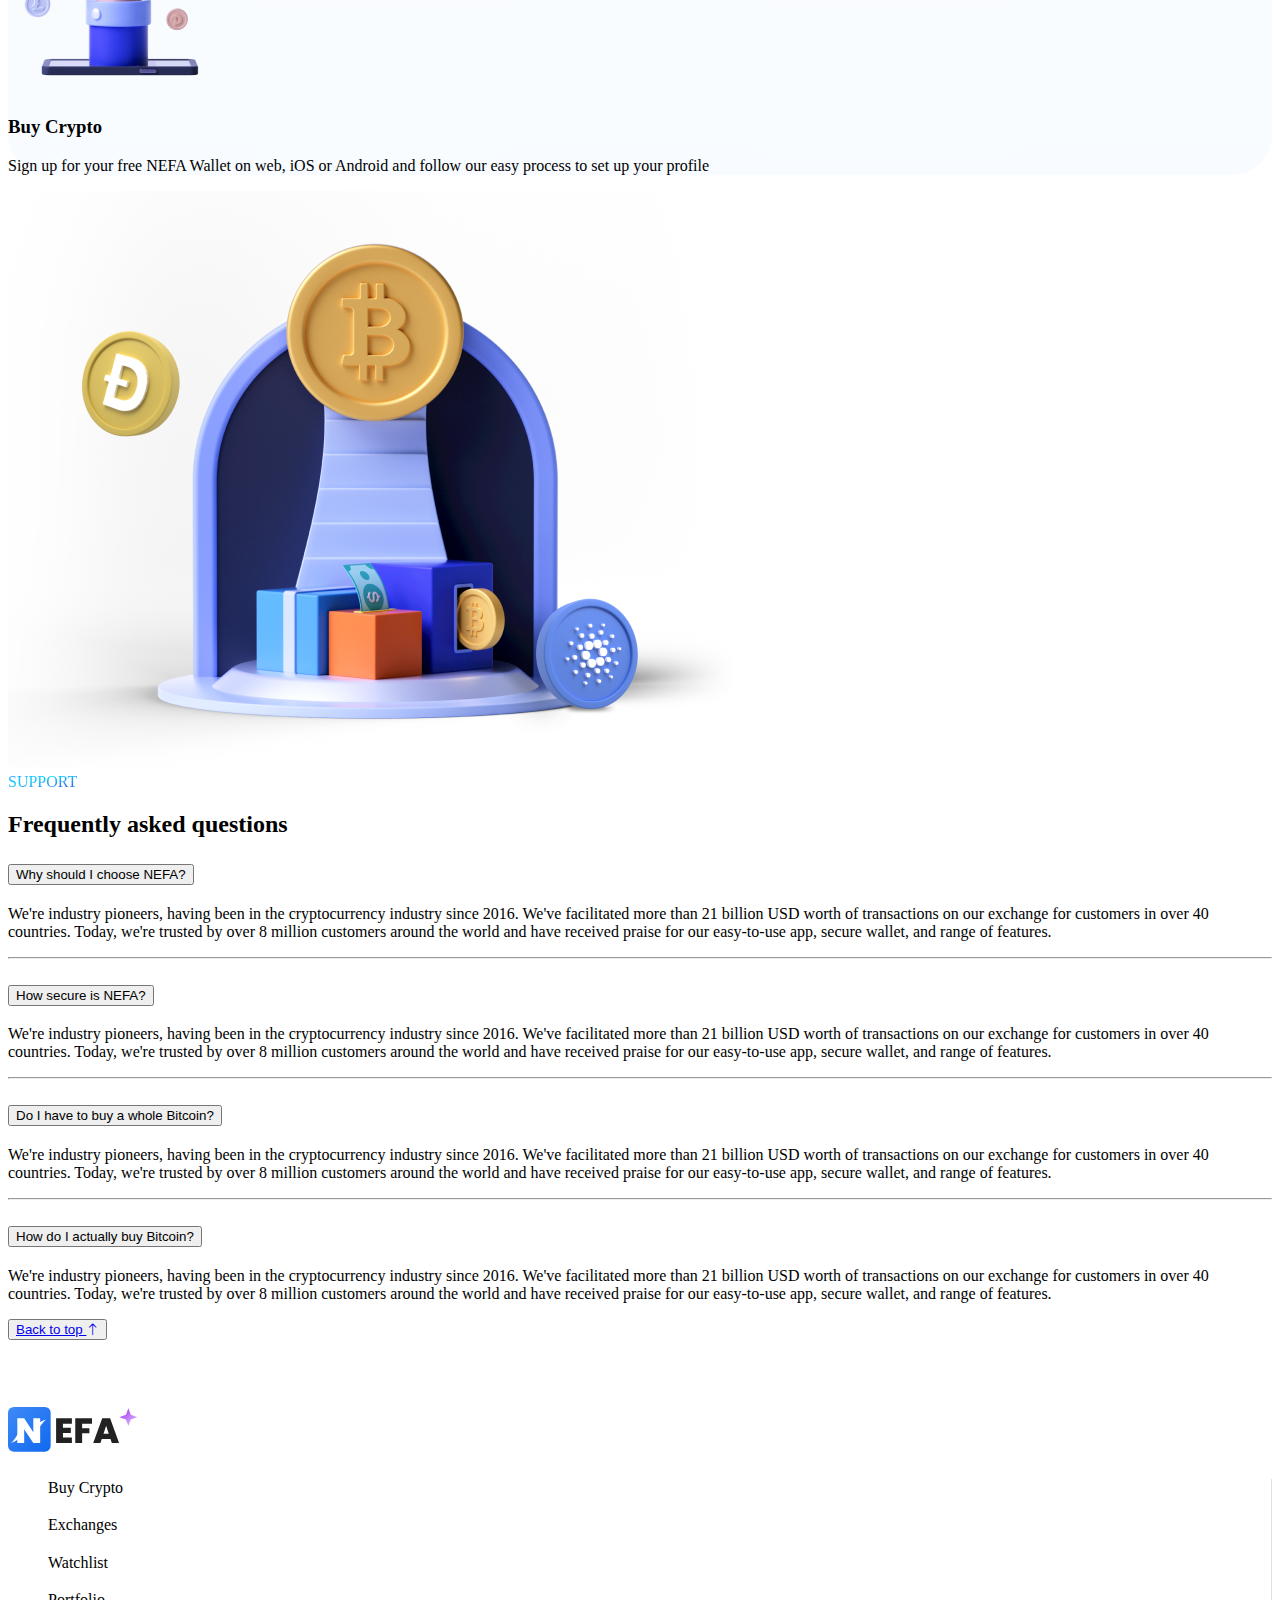
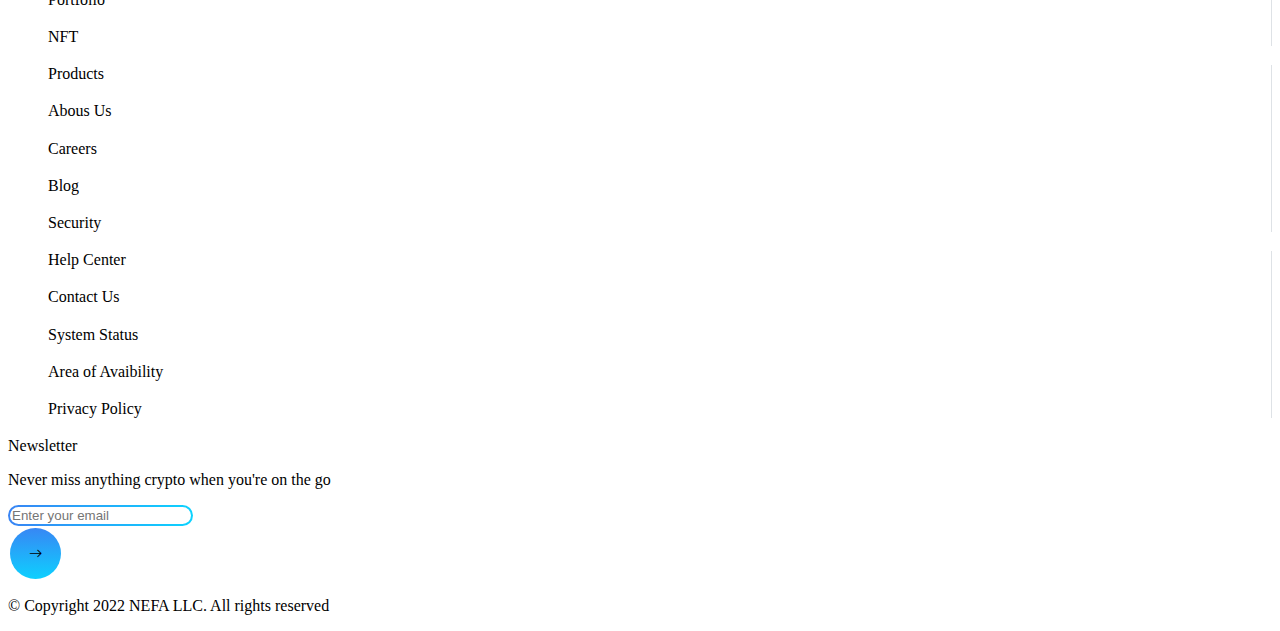
==== commit 9b6a0e28: "gradient border added" ====
--- a/index.html
+++ b/index.html
@@ -3,7 +3,10 @@
   <head>
     <meta charset="utf-8" />
     <meta name="viewport" content="width=device-width, initial-scale=1" />
-    <title>Bootstrap demo</title>
+    <meta name="description" content="Berkay Kaan Uzun Web Tasarım Bitirme Ödevi">
+    <meta name="keywords" content="HTML, CSS, Bootstrap, Figma">
+    <meta name="author" content="Berkay Kaan Uzun">
+    <title>BKU Bitirme Ödevi </title>
     <link
       href="https://cdn.jsdelivr.net/npm/bootstrap@5.3.2/dist/css/bootstrap.min.css"
       rel="stylesheet"
@@ -80,13 +83,13 @@
             </ul>
 
             <button
-              class="btn btn-outline-primary rounded-pill px-4 py-2 px-xl-5 py-xl-3"
+              class="btn btn-outline-primary gradient-border-outline rounded-pill px-4 py-2 px-xl-5 py-xl-3"
               type="submit"
             >
               Log In
             </button>
             <button
-              class="btn btn-primary rounded-pill px-4 py-2 px-xl-5 py-xl-3 ms-3"
+              class="btn btn-primary rounded-pill gradient-border px-4 py-2 px-xl-5 py-xl-3 ms-3"
               type="submit"
             >
               Sign Up
@@ -117,13 +120,13 @@
                 </p>
 
                 <button
-                  class="hero-btn btn btn-primary rounded-pill px-lg-4 py-lg-3 me-3"
+                  class="hero-btn btn btn-primary rounded-pill gradient-border px-lg-4 py-lg-3 me-3"
                   type="submit"
                 >
                   Get Started
                 </button>
                 <button
-                  class="hero-btn btn btn-outline-primary rounded-pill px-lg-4 py-lg-3"
+                  class="hero-btn btn btn-outline-primary gradient-border-outline rounded-pill px-lg-4 py-lg-3"
                   type="submit"
                 >
                   Download App <i class="bi bi-chevron-down"></i>
@@ -581,7 +584,7 @@
                 </div>
                 <div class="col-12">
                   <button
-                    class="hero-btn btn btn-primary rounded-pill px-lg-5 py-lg-3 mt-3 me-3 w-100"
+                    class="hero-btn btn btn-primary rounded-pill px-lg-5 py-lg-3 mt-3 me-3 w-100 gradient-border"
                     type="submit"
                   >
                     Get Started
@@ -672,7 +675,7 @@
                 </div>
               </div>
               <button
-                class="hero-btn btn btn-outline-primary rounded-pill px-lg-5 py-lg-3 mt-5 mt-lg-3"
+                class="hero-btn btn btn-outline-primary gradient-border-outline rounded-pill px-lg-5 py-lg-3 mt-5 mt-lg-3"
                 type="submit"
               >
                 Join the waitlist
@@ -718,7 +721,7 @@
               <div class="row align-items-center">
                 <div class="col-lg-6">
                   <button
-                    class="hero-btn btn btn-outline-primary rounded-pill px-lg-5 py-lg-3 mt-3 me-3 w-100"
+                    class="hero-btn btn btn-outline-primary gradient-border-outline rounded-pill px-lg-5 py-lg-3 mt-3 me-3 w-100"
                     type="submit"
                   >
                     Get Started
@@ -1108,9 +1111,9 @@
                       aria-describedby="emailHelp"
                       placeholder="Enter your email"
                     />
-                    <div class="form-submit ms-2">
+                    <button class="form-submit ms-2 gradient-border ">
                       <i class="bi bi-arrow-right text-white"></i>
-                    </div>
+                    </button>
                   </div>
                 </div>
               </div>
--- a/assets/css/style.min.css
+++ b/assets/css/style.min.css
@@ -1 +1 @@
-.gradient-color{background:var(--GRA-Blue2, linear-gradient(169deg, #3984f4 -6.01%, #0cd3ff 36.87%, #2f7cf0 78.04%, #0e65e8 103.77%));background-clip:text;-webkit-background-clip:text;-webkit-text-fill-color:rgba(0,0,0,0)}.gradient-bg{background:linear-gradient(169deg, rgba(57, 132, 244, 0.04) -6.01%, rgba(12, 211, 255, 0.04) 36.87%, rgba(47, 124, 240, 0.04) 78.04%, rgba(14, 101, 232, 0.04) 103.77%)}.nav-item{font-size:1.15rem}.navbar{background-color:#f6fbfe}.nav-item{font-size:1rem}.logo{width:8rem;height:3rem}@media(max-width: 1200px){.nav-item{font-size:.8rem}}body{overflow-x:hidden}.hero-text{font-size:4rem;font-weight:700;line-height:5rem}.hero-text span{background:var(--GRA-Blue2, linear-gradient(169deg, #3984f4 -6.01%, #0cd3ff 36.87%, #2f7cf0 78.04%, #0e65e8 103.77%));background-clip:text;-webkit-background-clip:text;-webkit-text-fill-color:rgba(0,0,0,0)}.hero-img{width:930px}.header-star{position:absolute;right:0;top:0}.header-circle{position:absolute;left:-100px;bottom:-50px}.gradient-bg-purple{border-radius:271px;opacity:.6;background:var(--GRA-Purple, linear-gradient(141deg, #a239f4 12.04%, #e0b9ff 87.96%));filter:blur(250px);position:absolute;width:270px;height:270px;left:0;top:0}.gradient-bg-blue{border-radius:299px;opacity:.7;background:var(--GRA-Blue, linear-gradient(137deg, #468ef9 -12.5%, #0c66ee 107.5%));filter:blur(250px);position:absolute;width:270px;height:270px;right:0;bottom:0}@media(max-width: 1400px){.hero-text{font-size:3.5rem;font-weight:700;line-height:4rem}}@media(max-width: 1200px){.hero-img{width:100%;height:auto}.hero-text{font-size:3rem;line-height:3.5rem}}@media(max-width: 992px){.hero-img{width:100%;height:auto}.hero-text{font-size:3rem;line-height:3rem;text-align:center}.hero-info{text-align:center}.hero-signup{text-align:center;display:block}.hero-btn{display:block;width:100%;margin-bottom:5%;padding:1rem 0}header{padding-top:3rem}}@media(max-width: 768px){.hero-img{width:100%;height:auto}.hero-text{font-size:2.5rem;line-height:2rem}}@media(max-width: 576px){.hero-img{width:100%;height:auto}.hero-text{font-size:2rem;line-height:initial}}@media(max-width: 1680px){.hero-img{width:100%;height:auto}}.sec-brand{border-radius:40px;background:linear-gradient(180deg, rgba(255, 255, 255, 0.7) -9.25%, rgba(255, 255, 255, 0.6) -9.25%, rgba(244, 249, 255, 0.7) 108.74%)}.card-text{background:var(--GRA-Blue2, linear-gradient(169deg, #3984F4 -6.01%, #0CD3FF 36.87%, #2F7CF0 78.04%, #0E65E8 103.77%));background-clip:text;-webkit-background-clip:text;-webkit-background-clip:text;-webkit-text-fill-color:rgba(0,0,0,0)}.check-icon{font-size:.9rem;width:20px;height:20px;border-radius:50%;display:flex;justify-content:center;align-items:center}.check{margin-bottom:1rem}.sec-table{margin-top:-5%}.crypto-img{width:20px !important;height:20px !important;margin-top:1px !important}.price-icon{color:#28c165}.price-icon-{color:#f4574d}.border-coin hr.hr-border{width:100%;margin-left:auto}.border-coin img{width:100%;margin-top:-10%}.border-coin hr{color:#bbb}.border-table{border-right:1px solid #eee;height:100%}tr th:nth-child(1){text-align:start}tr th:nth-child(2){text-align:center}tr th:nth-child(3){text-align:center}.name,.last,.handle{--bs-text-opacity: 1 !important;color:var(--bs-secondary-color) !important;font-size:.8rem;font-weight:400}.table-radius{border-radius:2rem}.table-row{padding:rem 0}.table>:not(caption)>*>*{padding:1rem 1rem;border-bottom-width:var(--bs-border-width)}@media screen and (min-width: 992px)and (max-width: 1200px){.crypto-name,.crypto-price{font-size:14px}}@media(max-width: 992px){.chart-img{max-width:8rem !important}}.input-box{border-radius:22px;border:1px solid var(--GRA-Blue2, #3984f4);height:80px}.input-box span{background:var(--GRA-Blue, linear-gradient(137deg, #468ef9 -12.5%, #0c66ee 107.5%));background-clip:text;-webkit-background-clip:text;-webkit-text-fill-color:rgba(0,0,0,0)}.input-box input{border:none;text-align:right}.input-box input::-moz-placeholder{color:#000;font-weight:500}.input-box input::placeholder{color:#000;font-weight:500}.input-flag{width:30px;height:30px}.gradient-border-right{border-right:1px solid #0e65e8;height:100%;display:flex;align-items:center}option{width:10px !important}.amount-input:focus-visible{outline:none}.select-box{-moz-appearance:none;-webkit-appearance:none;appearance:none}select{background-image:url("data:image/svg+xml;charset=US-ASCII,%3Csvg%20xmlns%3D%22http%3A%2F%2Fwww.w3.org%2F2000%2Fsvg%22%20viewBox%3D%220%200%20256%20448%22%20enable-background%3D%22new%200%200%20256%20448%22%3E%3Cstyle%20type%3D%22text%2Fcss%22%3E.arrow%7Bfill%3A%23424242%3B%7D%3C%2Fstyle%3E%3Cpath%20class%3D%22arrow%22%20d%3D%22M255.9%20168c0-4.2-1.6-7.9-4.8-11.2-3.2-3.2-6.9-4.8-11.2-4.8H16c-4.2%200-7.9%201.6-11.2%204.8S0%20163.8%200%20168c0%204.4%201.6%208.2%204.8%2011.4l112%20112c3.1%203.1%206.8%204.6%2011.2%204.6%204.4%200%208.2-1.5%2011.4-4.6l112-112c3-3.2%204.5-7%204.5-11.4z%22%2F%3E%3C%2Fsvg%3E%0A");background-position:right 10px center;background-repeat:no-repeat;background-size:auto 20%}@media(max-width: 992px){select{background-position:right 10px center;background-repeat:no-repeat;background-size:auto 14%}}.industry-title{width:90%}.sec-started{border-radius:40px;background:linear-gradient(180deg, rgba(255, 255, 255, 0.7) -9.25%, rgba(255, 255, 255, 0.6) -9.25%, rgba(244, 249, 255, 0.7) 108.74%)}.arrow-area{position:relative}.arrow-left{position:absolute;left:27%;top:47%}.arrow-right{position:absolute;right:24%;top:47%}.arrow-img{max-width:80%}@media(max-width: 1460px){.arrow-img{max-width:70%}.arrow-left{left:27%;top:43%}.arrow-right{right:22%;top:43%}}@media(max-width: 1200px){.arrow-img{max-width:60%}.arrow-left{left:27%}.arrow-right{right:20%}}@media(max-width: 992px){.arrow-left{display:none}.arrow-right{display:none}}.collapsible-link{width:100% !important;position:relative !important;text-align:left !important}.collapsible-link::before{content:"";position:absolute !important;top:50% !important;right:.8rem !important;transform:translateY(-50%) !important;display:block !important;font-family:"FontAwesome";font-size:1.1rem}.btn-faq{border:none !important}.list-style-none li{list-style:none;margin:1.2rem 0}.footer-logo{padding-top:4rem}.footer-form{margin-top:1.2rem}.footer-menu ul li a{text-decoration:none;color:inherit}.form-input{border-radius:10px;border:1px solid var(--GRA-Blue2, #3984f4);height:55px}.form-submit{display:flex;width:55px;height:55px;padding:10px;justify-content:center;align-items:center;gap:10px;flex-shrink:0;border-radius:12px;background:var(--GRA-Blue, linear-gradient(137deg, #468EF9 -12.5%, #0C66EE 107.5%))}@media(min-width: 992px){.border-lg-end{border-right:1px solid #dee2e6}}/*# sourceMappingURL=style.min.css.map */+.gradient-color{background:var(--GRA-Blue2, linear-gradient(169deg, #3984f4 -6.01%, #0cd3ff 36.87%, #2f7cf0 78.04%, #0e65e8 103.77%));background-clip:text;-webkit-background-clip:text;-webkit-text-fill-color:rgba(0,0,0,0)}.gradient-bg{background:linear-gradient(169deg, rgba(57, 132, 244, 0.04) -6.01%, rgba(12, 211, 255, 0.04) 36.87%, rgba(47, 124, 240, 0.04) 78.04%, rgba(14, 101, 232, 0.04) 103.77%)}.gradient-border-outline{border:double 2px rgba(0,0,0,0);background-image:linear-gradient(white, white),linear-gradient(to right, #3984f4, #0cd3ff);background-origin:border-box;background-clip:padding-box,border-box}.gradient-border-outline:hover{border:double 2px rgba(0,0,0,0);background-image:linear-gradient(#3984f4, #0cd3ff),linear-gradient(to right, #fff, #fff);background-origin:border-box;background-clip:padding-box,border-box}.gradient-border{border:double 2px rgba(0,0,0,0);background-image:linear-gradient(#3984f4, #0cd3ff),linear-gradient(to right, #fff, #fff);background-origin:border-box;background-clip:padding-box,border-box}.gradient-border:hover{border:double 2px rgba(0,0,0,0);background-image:linear-gradient(white, #fff),linear-gradient(to right, #3984f4, #0cd3ff);background-origin:border-box;background-clip:padding-box,border-box;color:#3984f4 !important}.nav-item{font-size:1.15rem}.navbar{background-color:#f6fbfe}.nav-item{font-size:1rem}.logo{width:8rem;height:3rem}@media(max-width: 1200px){.nav-item{font-size:.8rem}}body{overflow-x:hidden}.hero-text{font-size:4rem;font-weight:700;line-height:5rem}.hero-text span{background:var(--GRA-Blue2, linear-gradient(169deg, #3984f4 -6.01%, #0cd3ff 36.87%, #2f7cf0 78.04%, #0e65e8 103.77%));background-clip:text;-webkit-background-clip:text;-webkit-text-fill-color:rgba(0,0,0,0)}.hero-img{width:930px}.header-star{position:absolute;right:0;top:0}.header-circle{position:absolute;left:-100px;bottom:-50px}.gradient-bg-purple{border-radius:271px;opacity:.6;background:var(--GRA-Purple, linear-gradient(141deg, #a239f4 12.04%, #e0b9ff 87.96%));filter:blur(250px);position:absolute;width:270px;height:270px;left:0;top:0}.gradient-bg-blue{border-radius:299px;opacity:.7;background:var(--GRA-Blue, linear-gradient(137deg, #468ef9 -12.5%, #0c66ee 107.5%));filter:blur(250px);position:absolute;width:270px;height:270px;right:0;bottom:0}@media(max-width: 1400px){.hero-text{font-size:3.5rem;font-weight:700;line-height:4rem}}@media(max-width: 1200px){.hero-img{width:100%;height:auto}.hero-text{font-size:3rem;line-height:3.5rem}}@media(max-width: 992px){.hero-img{width:100%;height:auto}.hero-text{font-size:3rem;line-height:3rem;text-align:center}.hero-info{text-align:center}.hero-signup{text-align:center;display:block}.hero-btn{display:block;width:100%;margin-bottom:5%;padding:1rem 0}header{padding-top:3rem}}@media(max-width: 768px){.hero-img{width:100%;height:auto}.hero-text{font-size:2.5rem;line-height:2rem}}@media(max-width: 576px){.hero-img{width:100%;height:auto}.hero-text{font-size:2rem;line-height:initial}}@media(max-width: 1680px){.hero-img{width:100%;height:auto}}.sec-brand{border-radius:40px;background:linear-gradient(180deg, rgba(255, 255, 255, 0.7) -9.25%, rgba(255, 255, 255, 0.6) -9.25%, rgba(244, 249, 255, 0.7) 108.74%)}.card-text{background:var(--GRA-Blue2, linear-gradient(169deg, #3984F4 -6.01%, #0CD3FF 36.87%, #2F7CF0 78.04%, #0E65E8 103.77%));background-clip:text;-webkit-background-clip:text;-webkit-background-clip:text;-webkit-text-fill-color:rgba(0,0,0,0)}.check-icon{font-size:.9rem;width:20px;height:20px;border-radius:50%;display:flex;justify-content:center;align-items:center}.check{margin-bottom:1rem}.sec-table{margin-top:-5%}.crypto-img{width:20px !important;height:20px !important;margin-top:1px !important}.price-icon{color:#28c165}.price-icon-{color:#f4574d}.border-coin hr.hr-border{width:100%;margin-left:auto}.border-coin img{width:100%;margin-top:-10%}.border-coin hr{color:#bbb}.border-table{border-right:1px solid #eee;height:100%}tr th:nth-child(1){text-align:start}tr th:nth-child(2){text-align:center}tr th:nth-child(3){text-align:center}.name,.last,.handle{--bs-text-opacity: 1 !important;color:var(--bs-secondary-color) !important;font-size:.8rem;font-weight:400}.table-radius{border-radius:2rem}.table-row{padding:rem 0}.table>:not(caption)>*>*{padding:1rem 1rem;border-bottom-width:var(--bs-border-width)}@media screen and (min-width: 992px)and (max-width: 1200px){.crypto-name,.crypto-price{font-size:14px}}@media(max-width: 992px){.chart-img{max-width:8rem !important}}.input-box{border-radius:22px;border:1px solid var(--GRA-Blue2, #3984f4);height:80px}.input-box span{background:var(--GRA-Blue, linear-gradient(137deg, #468ef9 -12.5%, #0c66ee 107.5%));background-clip:text;-webkit-background-clip:text;-webkit-text-fill-color:rgba(0,0,0,0)}.input-box input{border:none;text-align:right}.input-box input::-moz-placeholder{color:#000;font-weight:500}.input-box input::placeholder{color:#000;font-weight:500}.input-flag{width:30px;height:30px}.gradient-border-right{border-right:1px solid #0e65e8;height:100%;display:flex;align-items:center}option{width:10px !important}.amount-input:focus-visible{outline:none}.select-box{-moz-appearance:none;-webkit-appearance:none;appearance:none}select{background-image:url("data:image/svg+xml;charset=US-ASCII,%3Csvg%20xmlns%3D%22http%3A%2F%2Fwww.w3.org%2F2000%2Fsvg%22%20viewBox%3D%220%200%20256%20448%22%20enable-background%3D%22new%200%200%20256%20448%22%3E%3Cstyle%20type%3D%22text%2Fcss%22%3E.arrow%7Bfill%3A%23424242%3B%7D%3C%2Fstyle%3E%3Cpath%20class%3D%22arrow%22%20d%3D%22M255.9%20168c0-4.2-1.6-7.9-4.8-11.2-3.2-3.2-6.9-4.8-11.2-4.8H16c-4.2%200-7.9%201.6-11.2%204.8S0%20163.8%200%20168c0%204.4%201.6%208.2%204.8%2011.4l112%20112c3.1%203.1%206.8%204.6%2011.2%204.6%204.4%200%208.2-1.5%2011.4-4.6l112-112c3-3.2%204.5-7%204.5-11.4z%22%2F%3E%3C%2Fsvg%3E%0A");background-position:right 10px center;background-repeat:no-repeat;background-size:auto 20%}@media(max-width: 992px){select{background-position:right 10px center;background-repeat:no-repeat;background-size:auto 14%}}.industry-title{width:90%}.sec-started{border-radius:40px;background:linear-gradient(180deg, rgba(255, 255, 255, 0.7) -9.25%, rgba(255, 255, 255, 0.6) -9.25%, rgba(244, 249, 255, 0.7) 108.74%)}.arrow-area{position:relative}.arrow-left{position:absolute;left:27%;top:47%}.arrow-right{position:absolute;right:24%;top:47%}.arrow-img{max-width:80%}@media(max-width: 1460px){.arrow-img{max-width:70%}.arrow-left{left:27%;top:43%}.arrow-right{right:22%;top:43%}}@media(max-width: 1200px){.arrow-img{max-width:60%}.arrow-left{left:27%}.arrow-right{right:20%}}@media(max-width: 992px){.arrow-left{display:none}.arrow-right{display:none}}.collapsible-link{width:100% !important;position:relative !important;text-align:left !important}.collapsible-link::before{content:"";position:absolute !important;top:50% !important;right:.8rem !important;transform:translateY(-50%) !important;display:block !important;font-family:"FontAwesome";font-size:1.1rem}.btn-faq{border:none !important}.list-style-none li{list-style:none;margin:1.2rem 0}.footer-logo{padding-top:4rem}.footer-form{margin-top:1.2rem}.footer-menu ul li a{text-decoration:none;color:inherit}.form-input{border:double 2px rgba(0,0,0,0);border-radius:50px;background-image:linear-gradient(white, white),linear-gradient(to right, #3984f4, #0cd3ff);background-origin:border-box;background-clip:padding-box,border-box}.form-submit{display:flex;width:55px;height:55px;padding:10px;justify-content:center;align-items:center;gap:10px;flex-shrink:0;border-radius:50px;border:double 2px rgba(0,0,0,0);background-image:linear-gradient(#3984f4, #0cd3ff),linear-gradient(to right, #fff, #fff);background-origin:border-box;background-clip:padding-box,border-box}.form-submit:hover{border:double 2px rgba(0,0,0,0);background-image:linear-gradient(#0cd3ff, #3984f4),linear-gradient(to right, #fff, #fff);background-origin:border-box;background-clip:padding-box,border-box;color:#3984f4 !important}@media(min-width: 992px){.border-lg-end{border-right:1px solid #dee2e6}}/*# sourceMappingURL=style.min.css.map */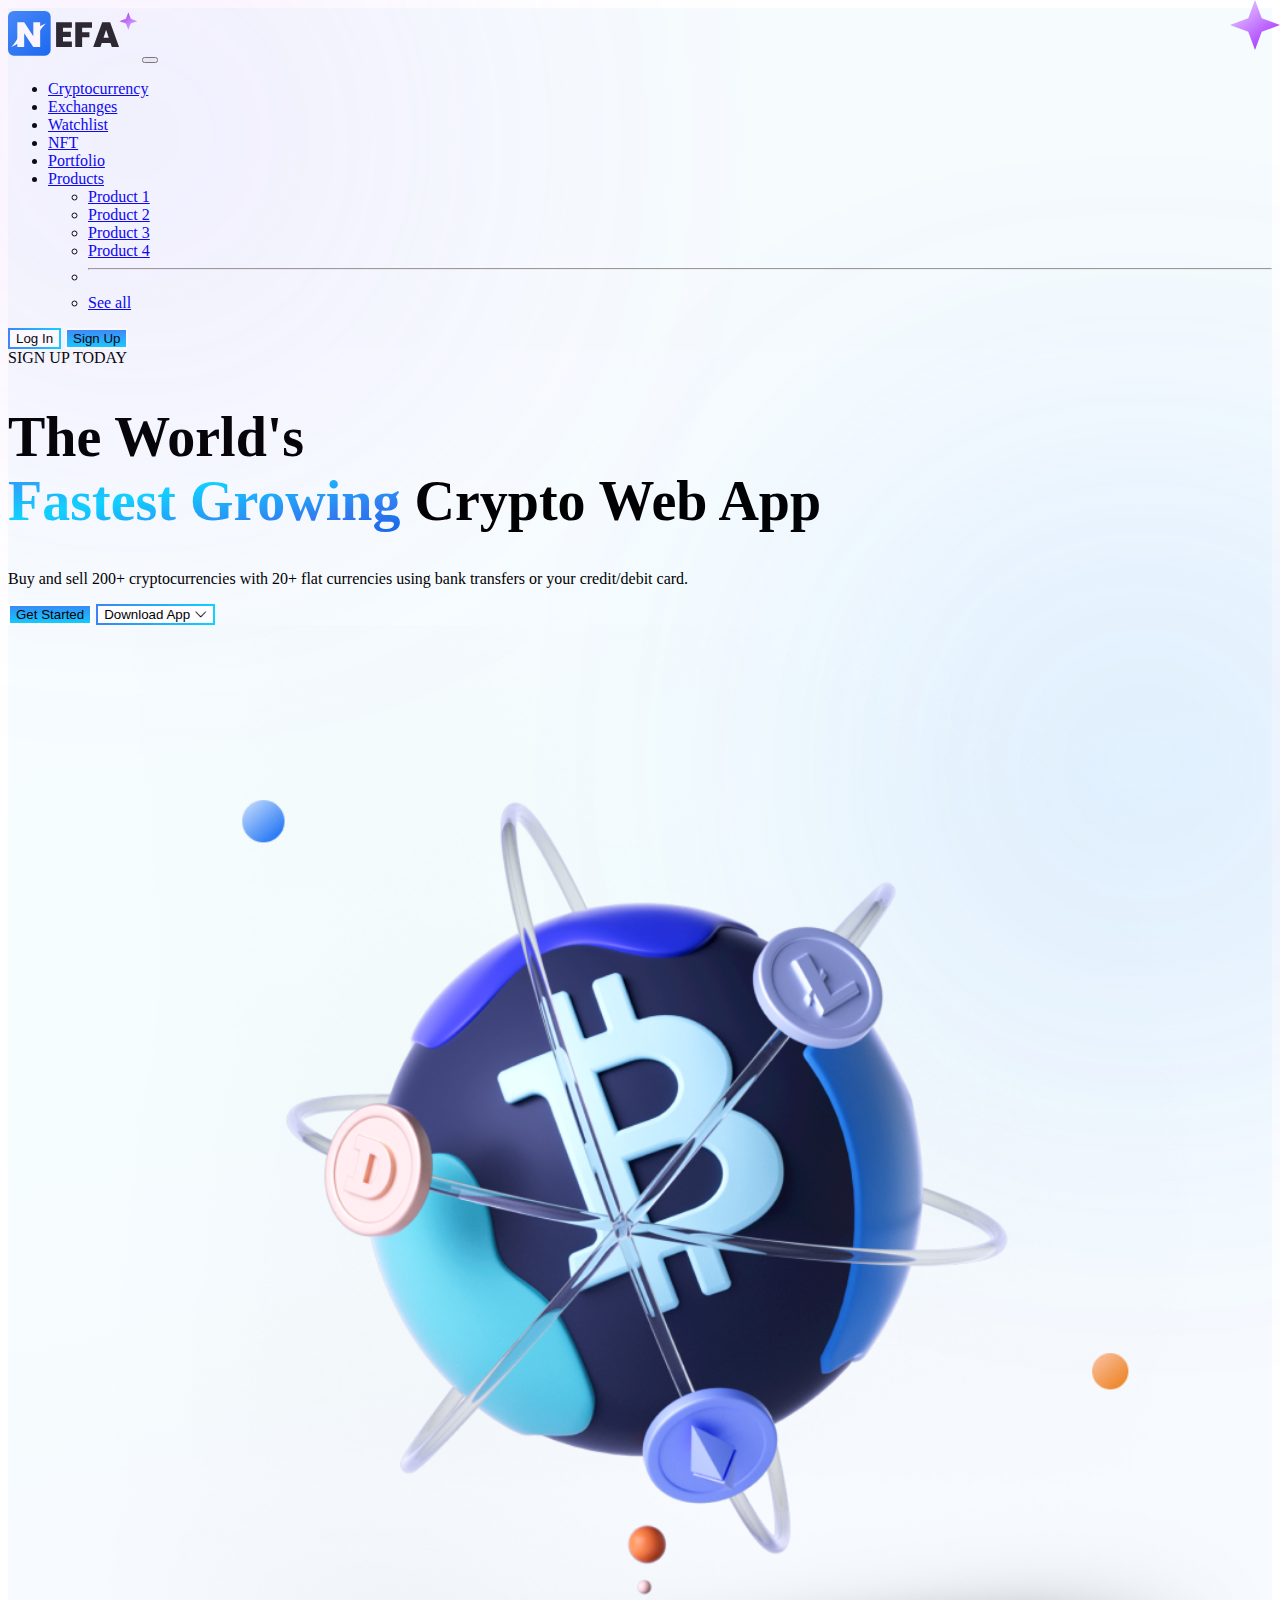
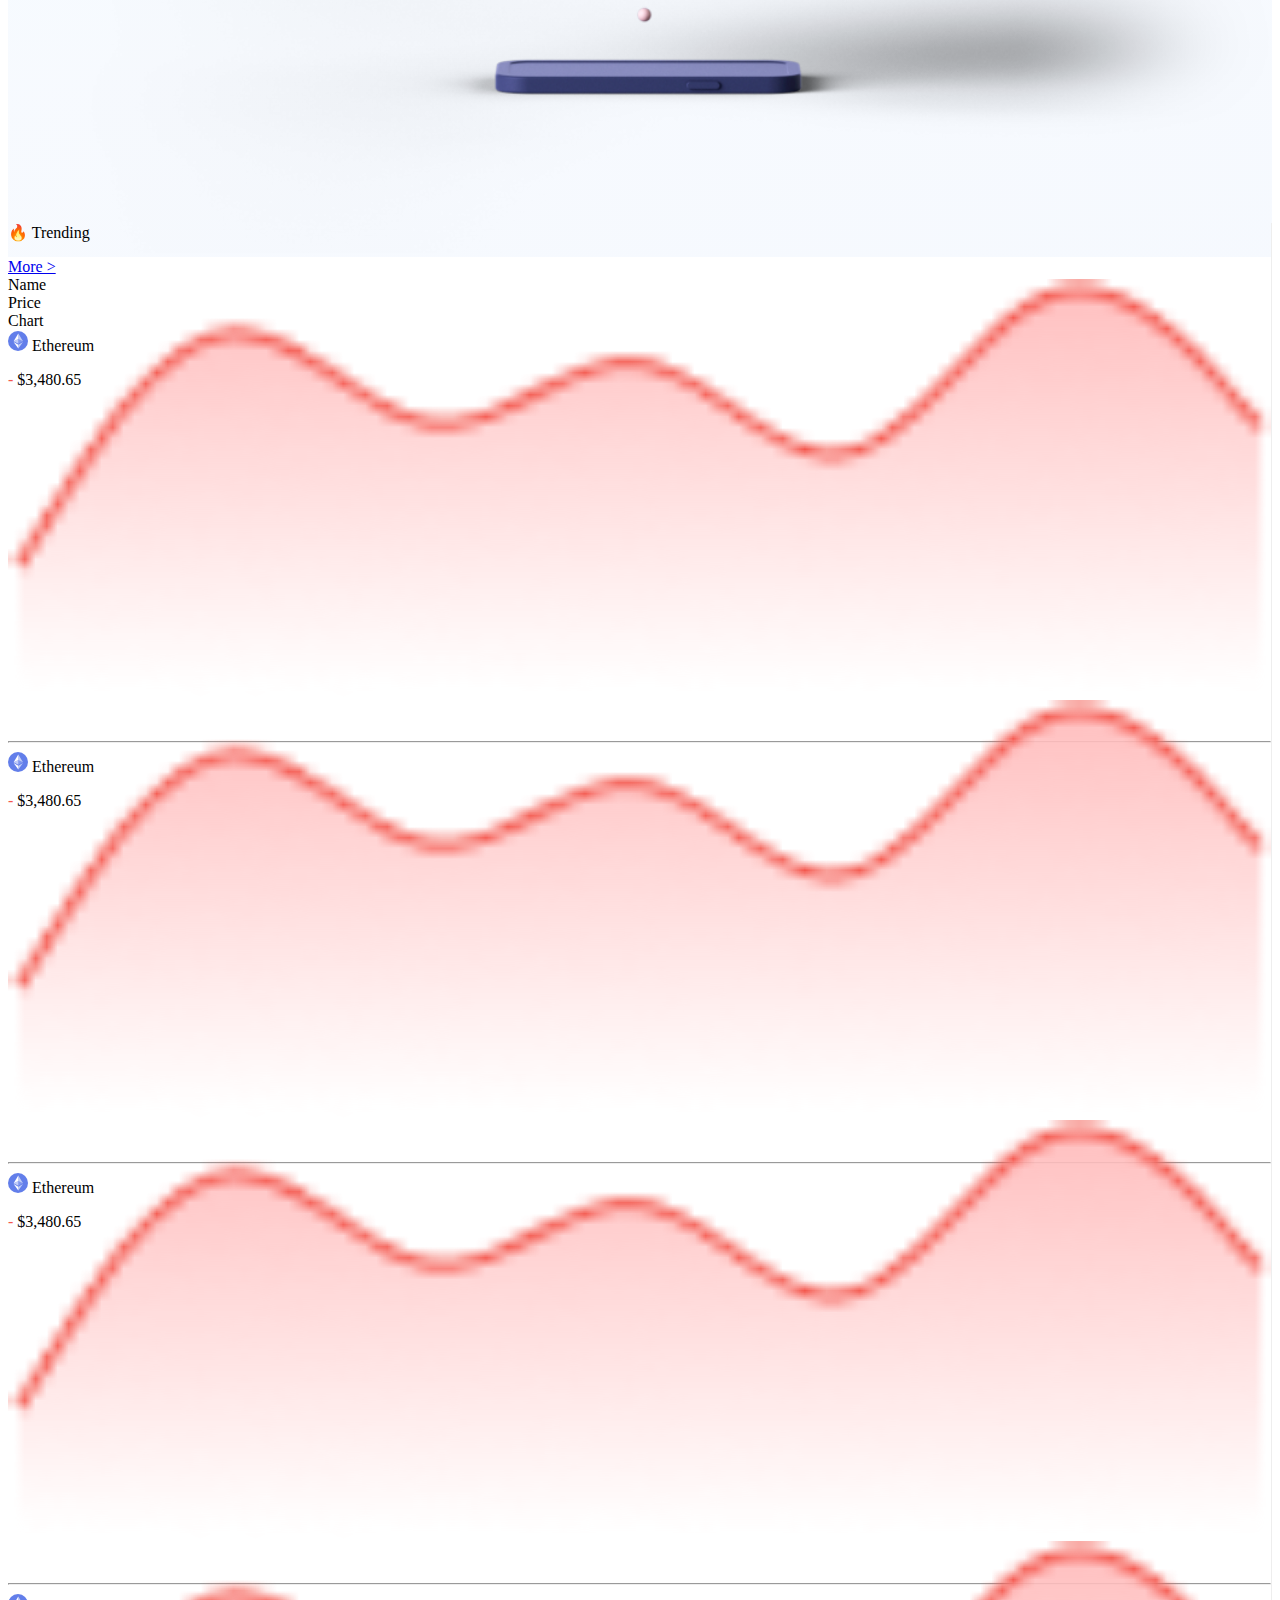
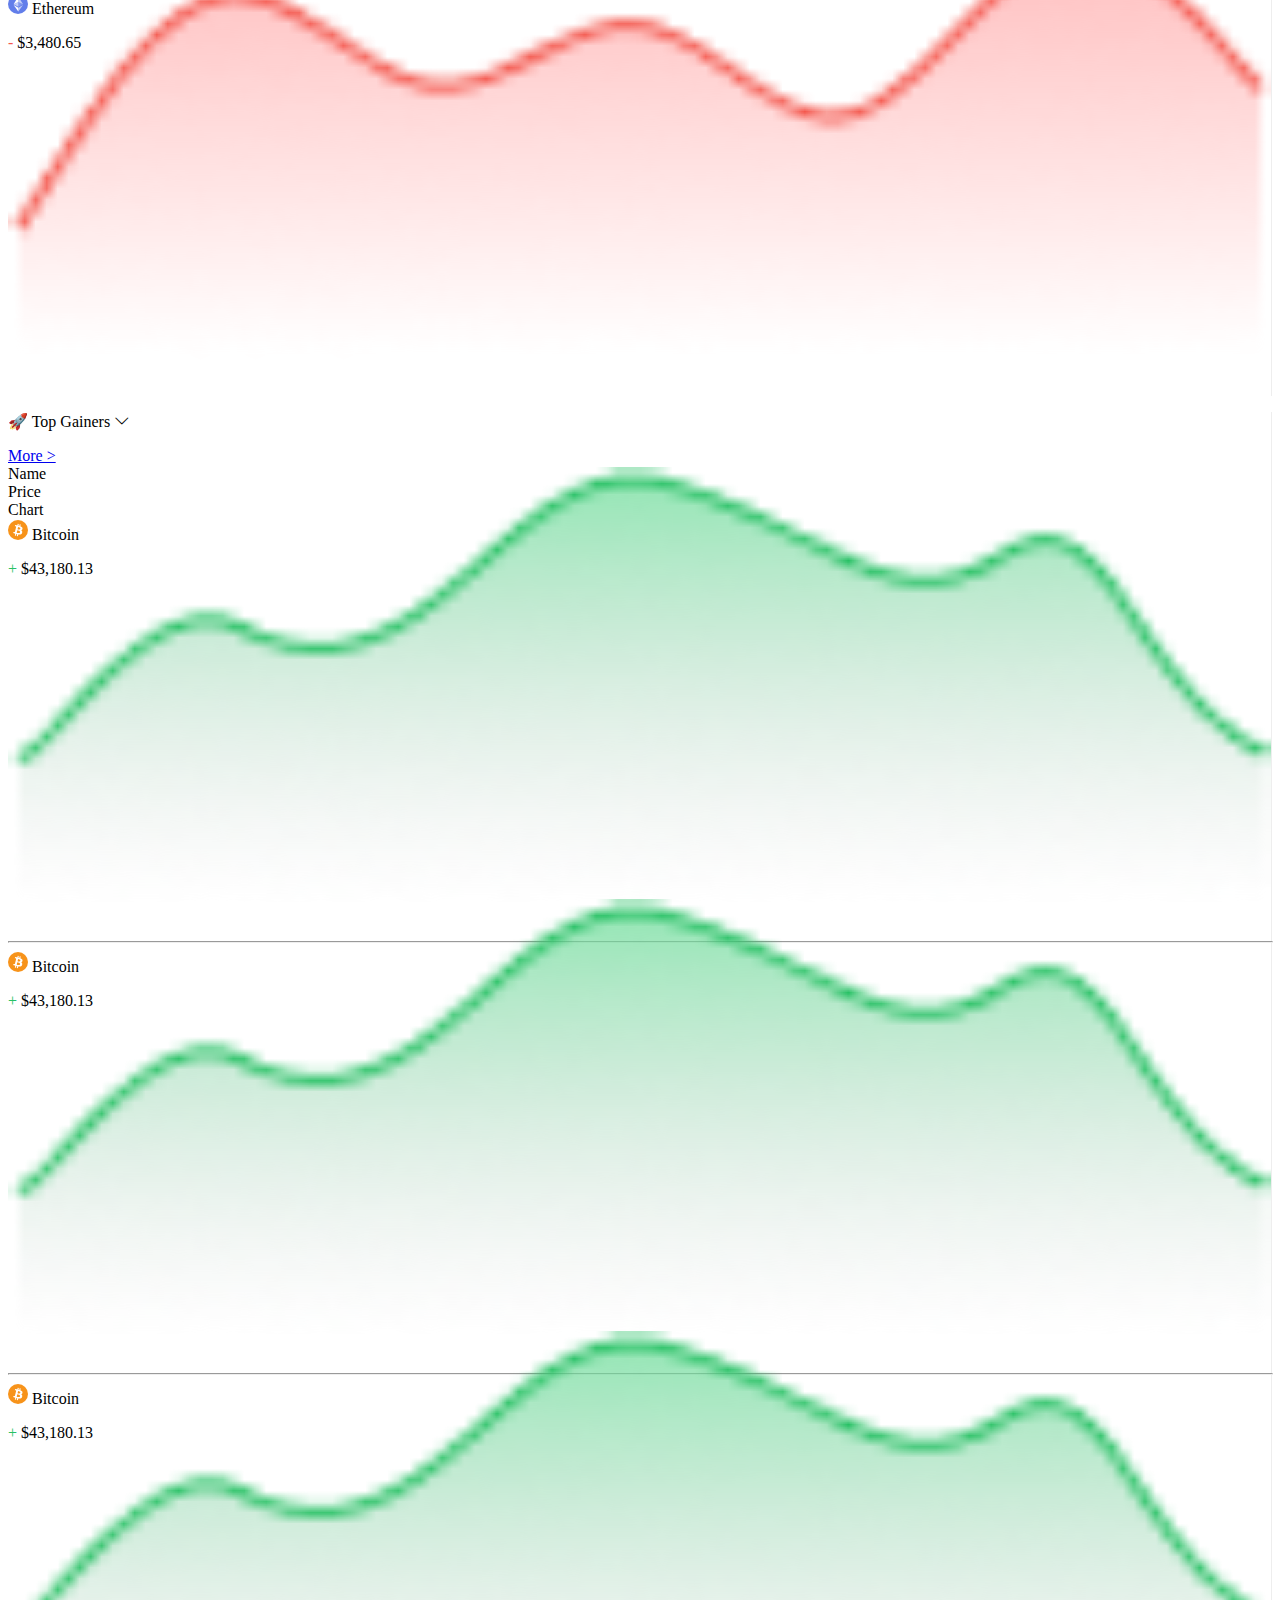
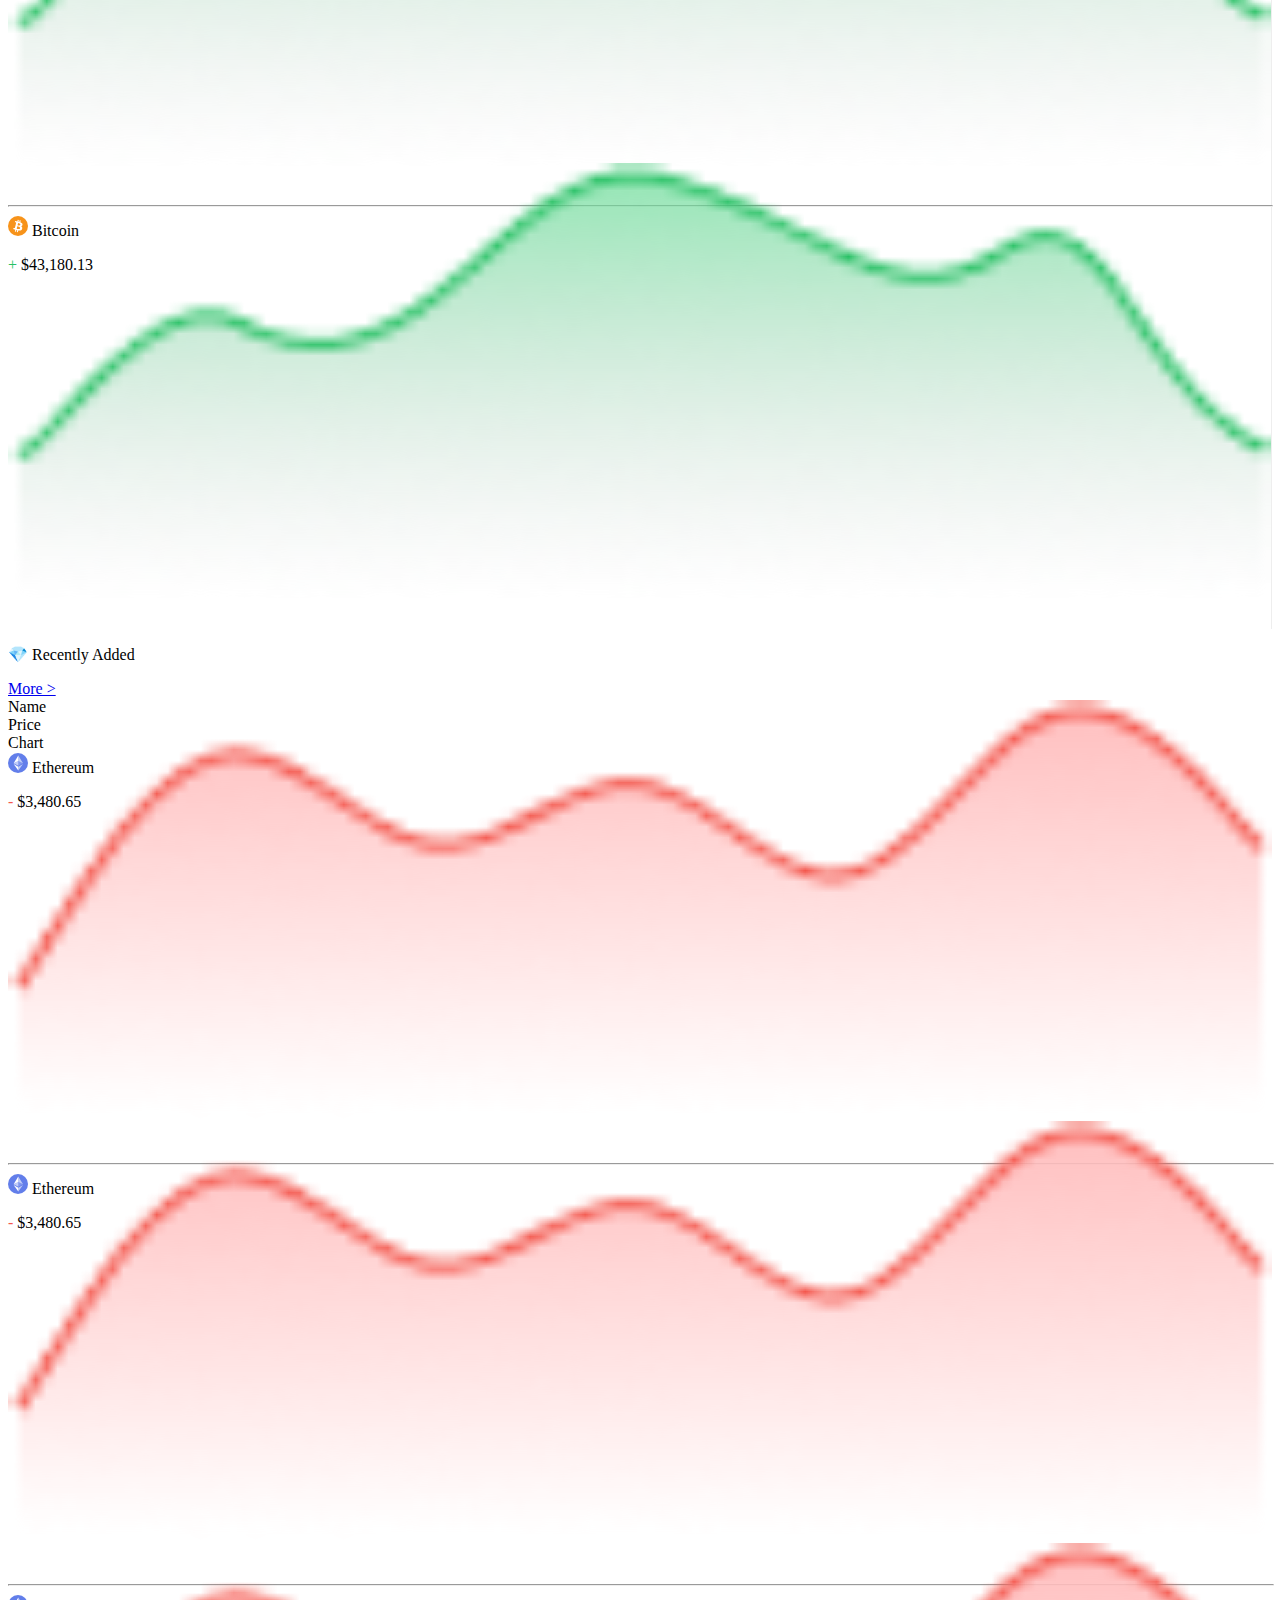
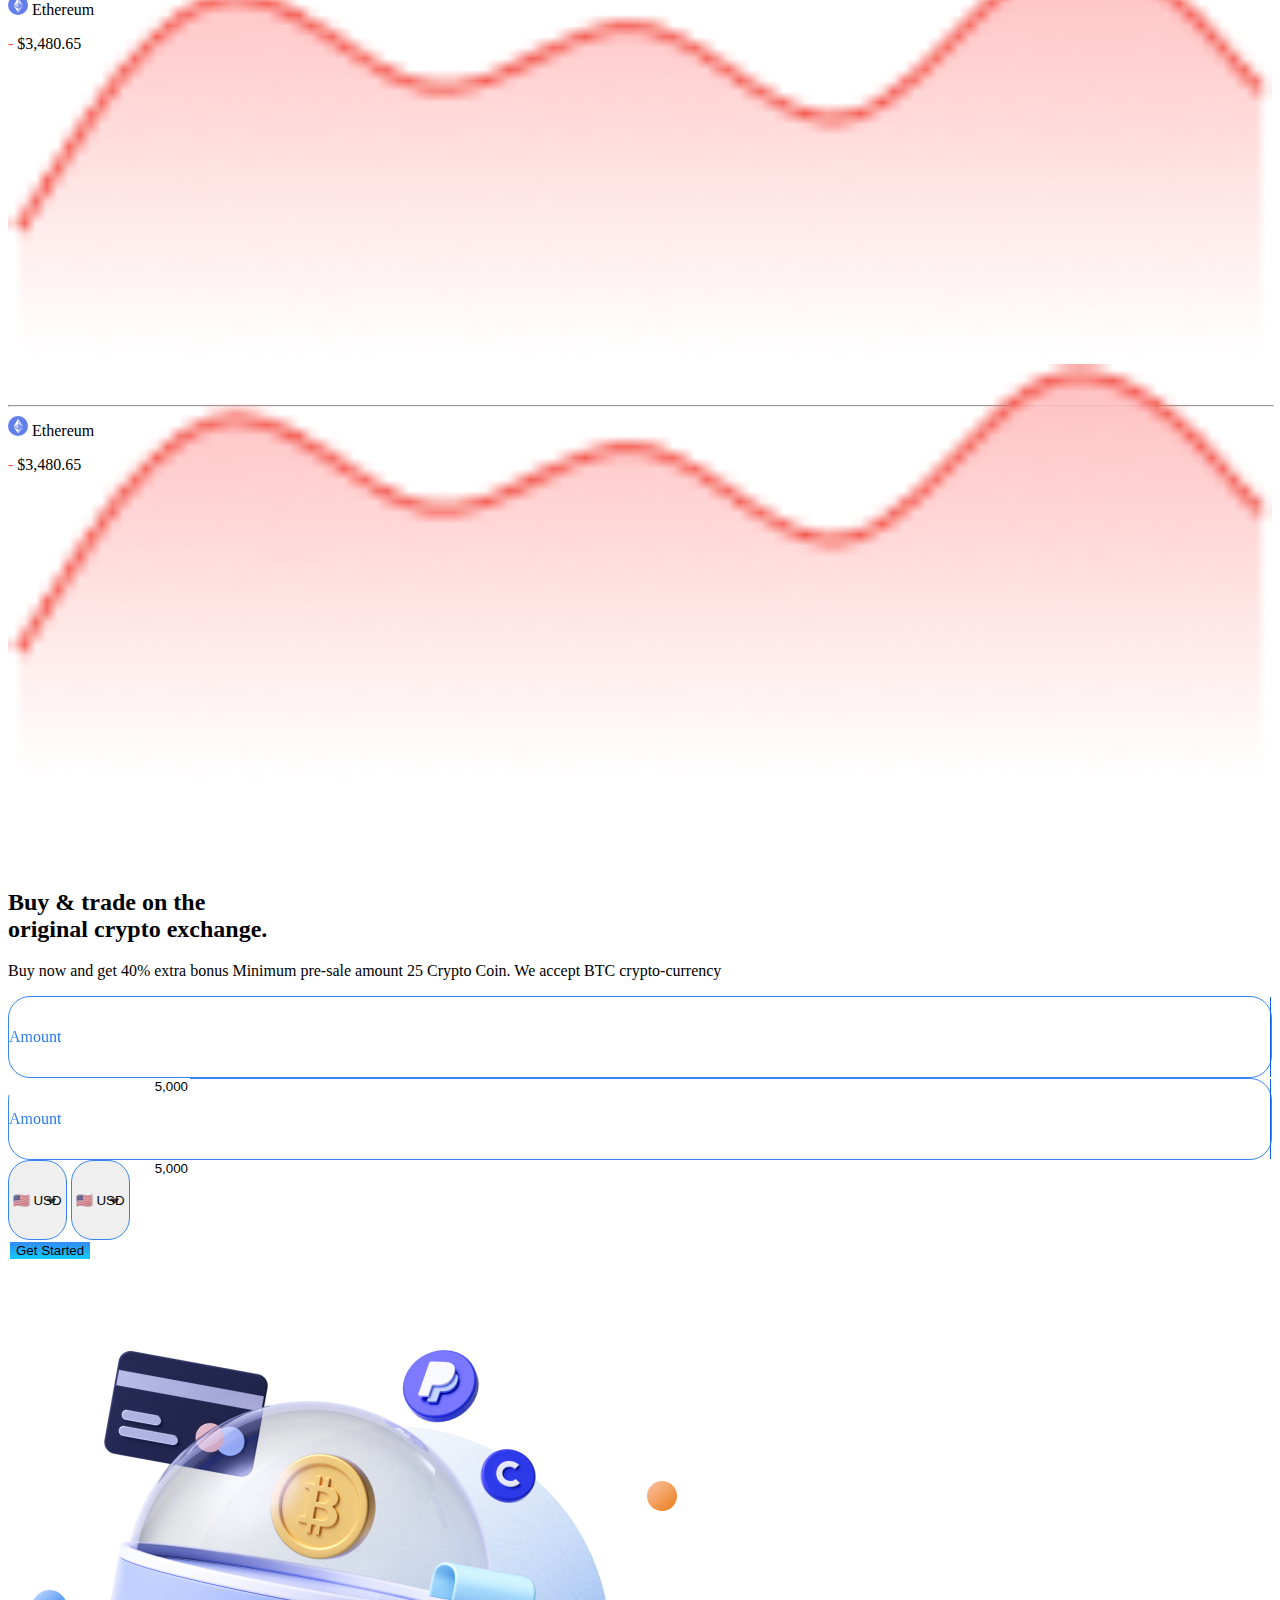
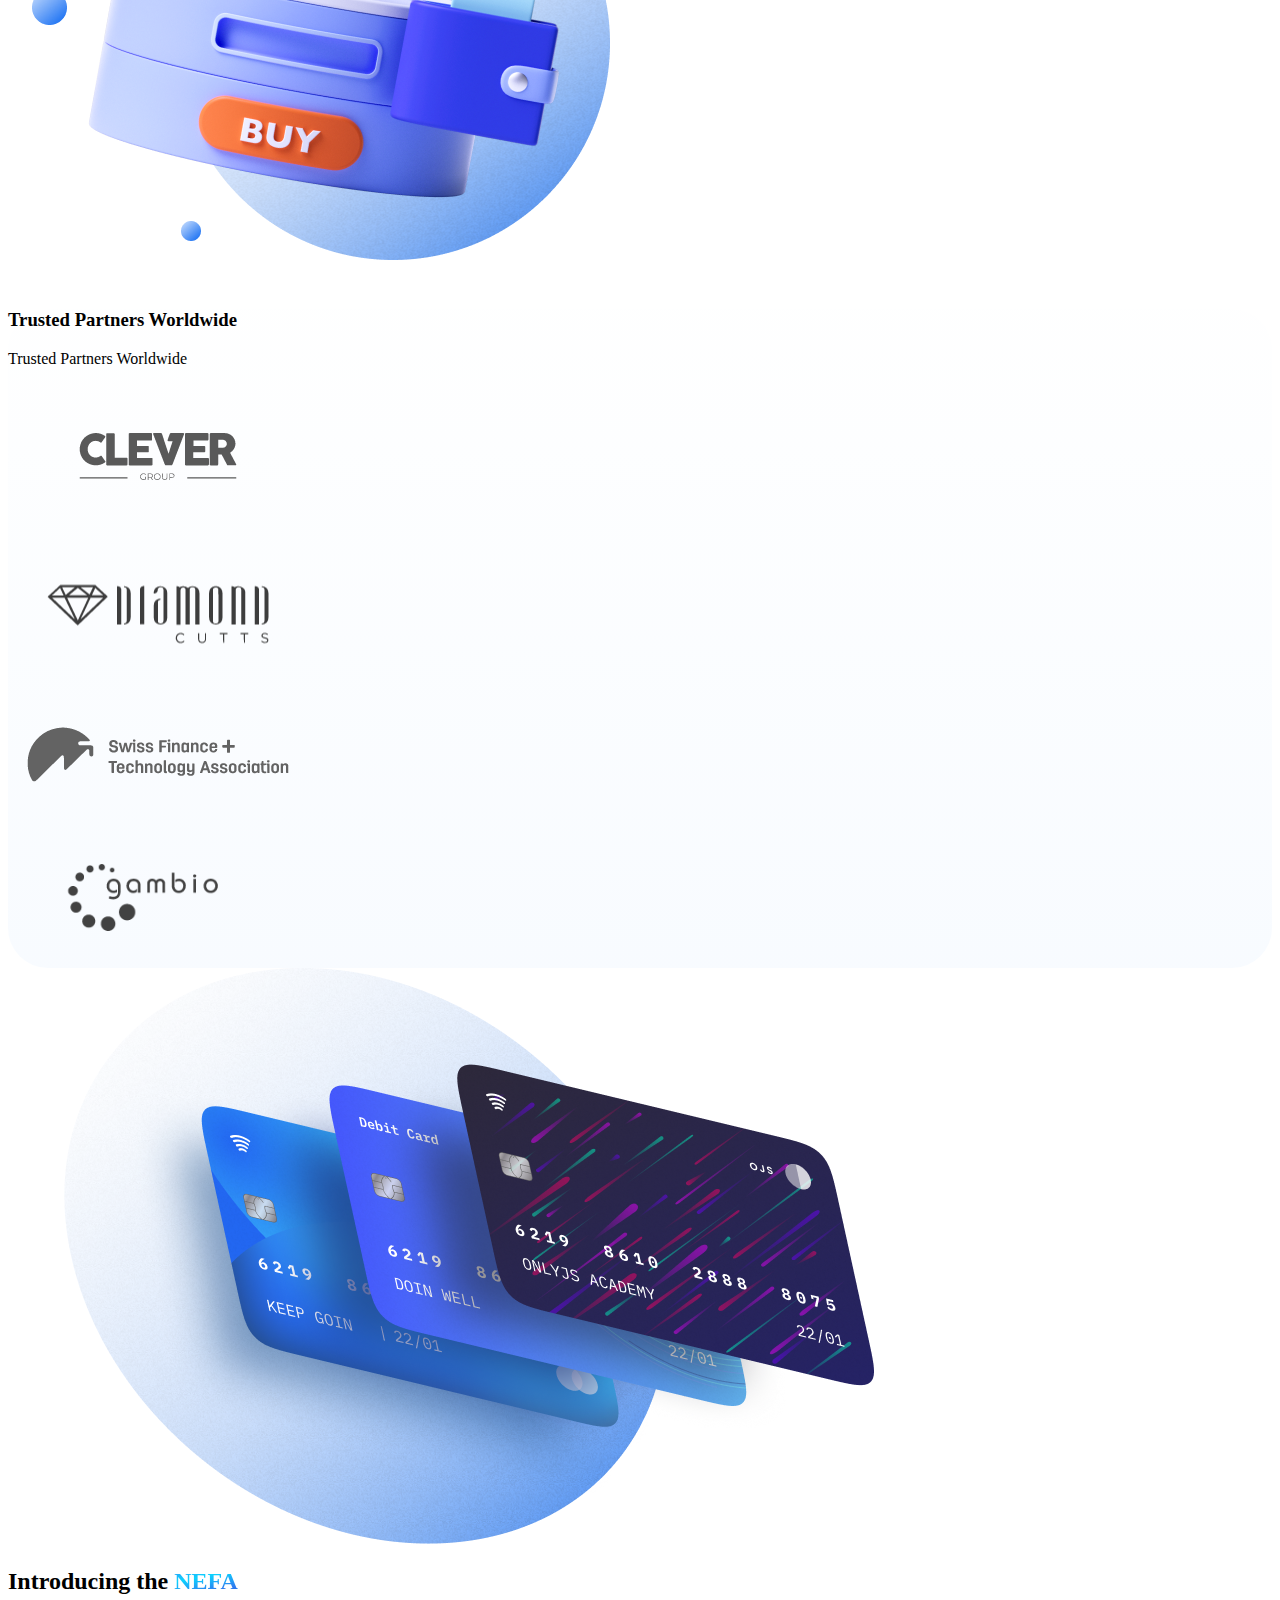
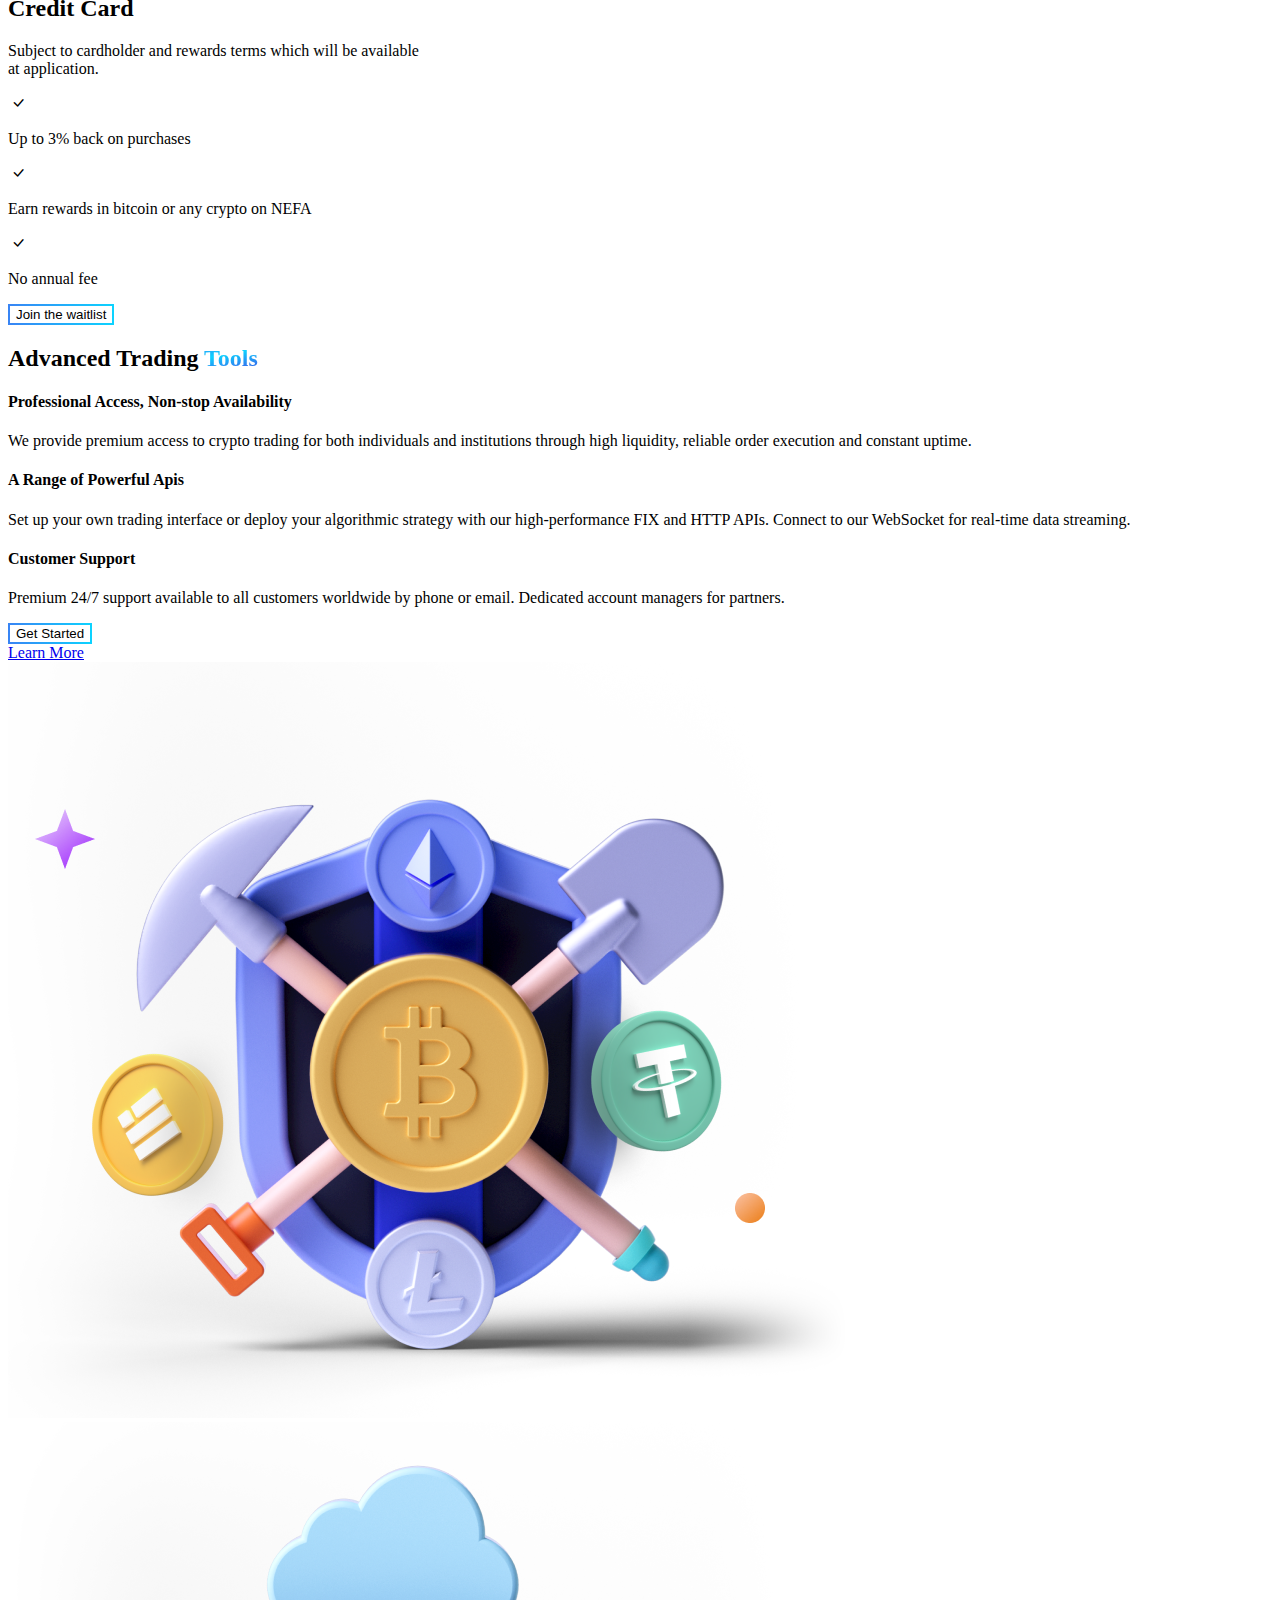
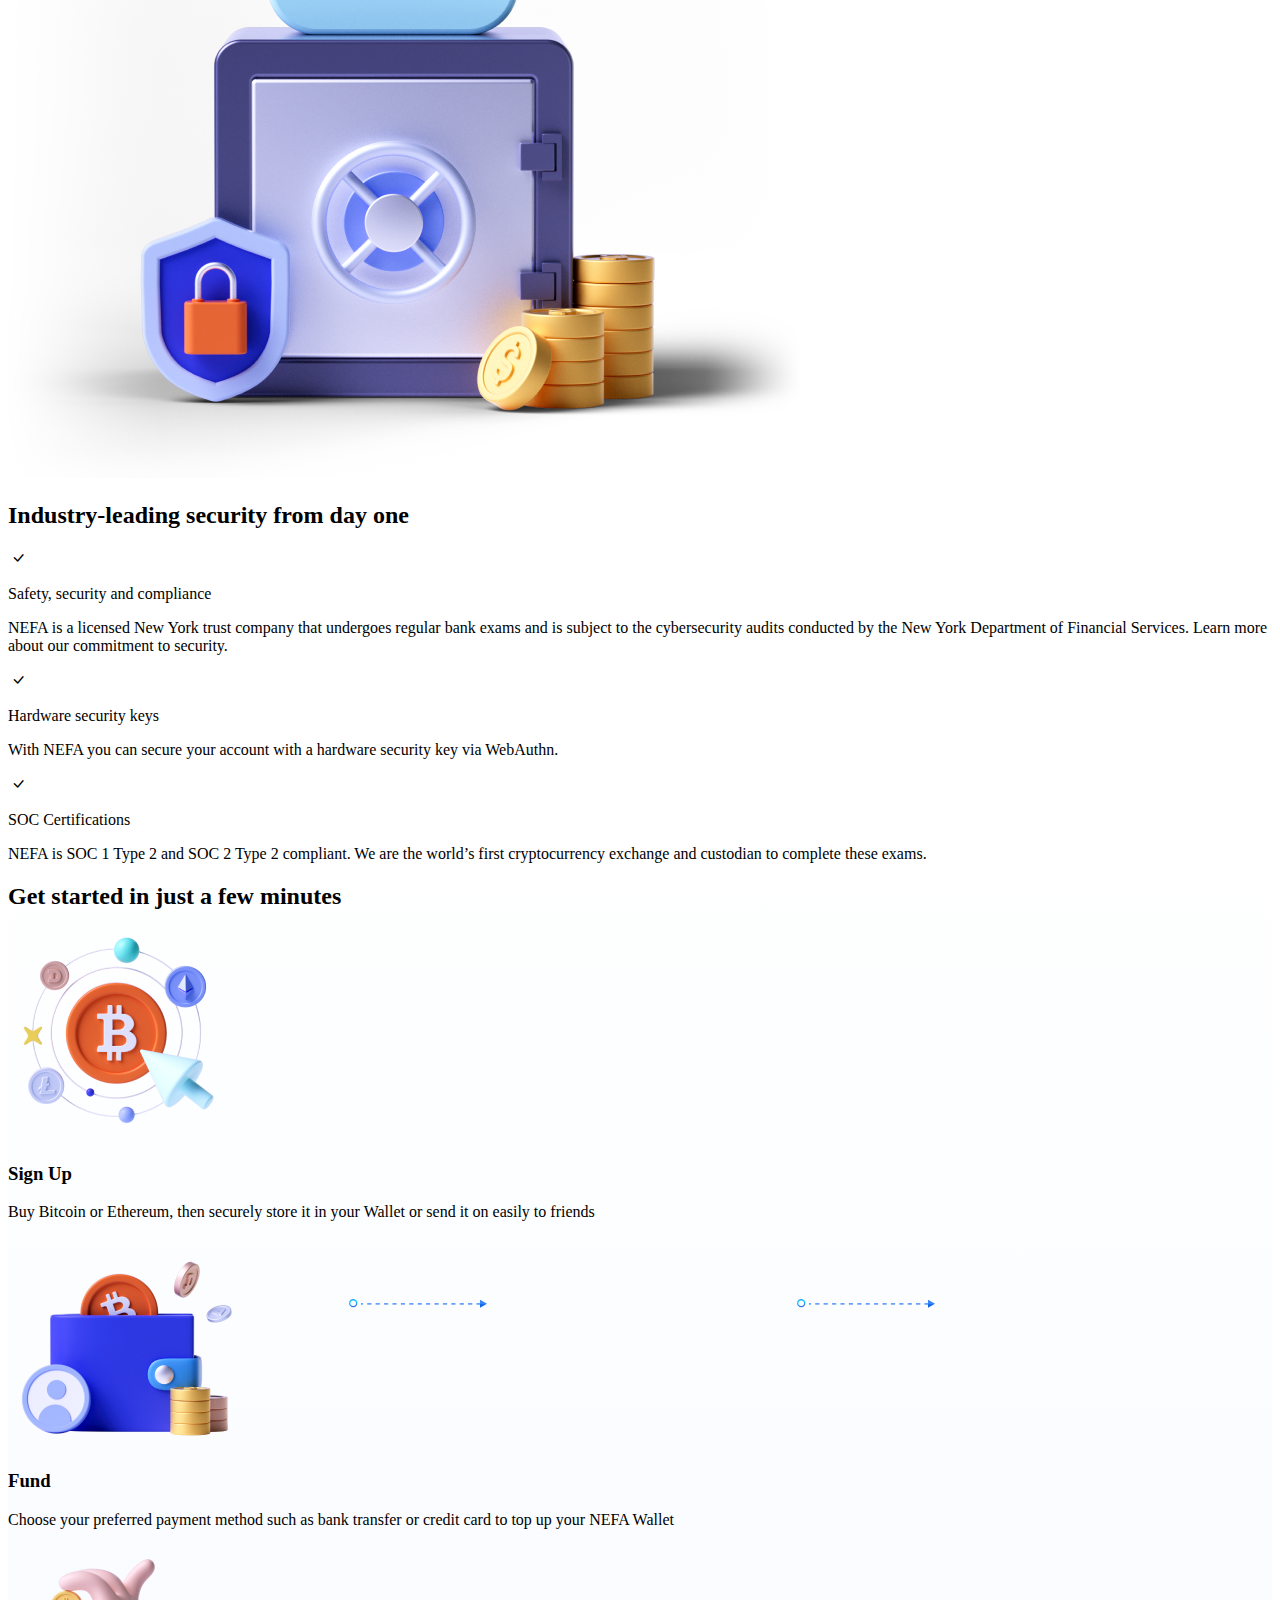
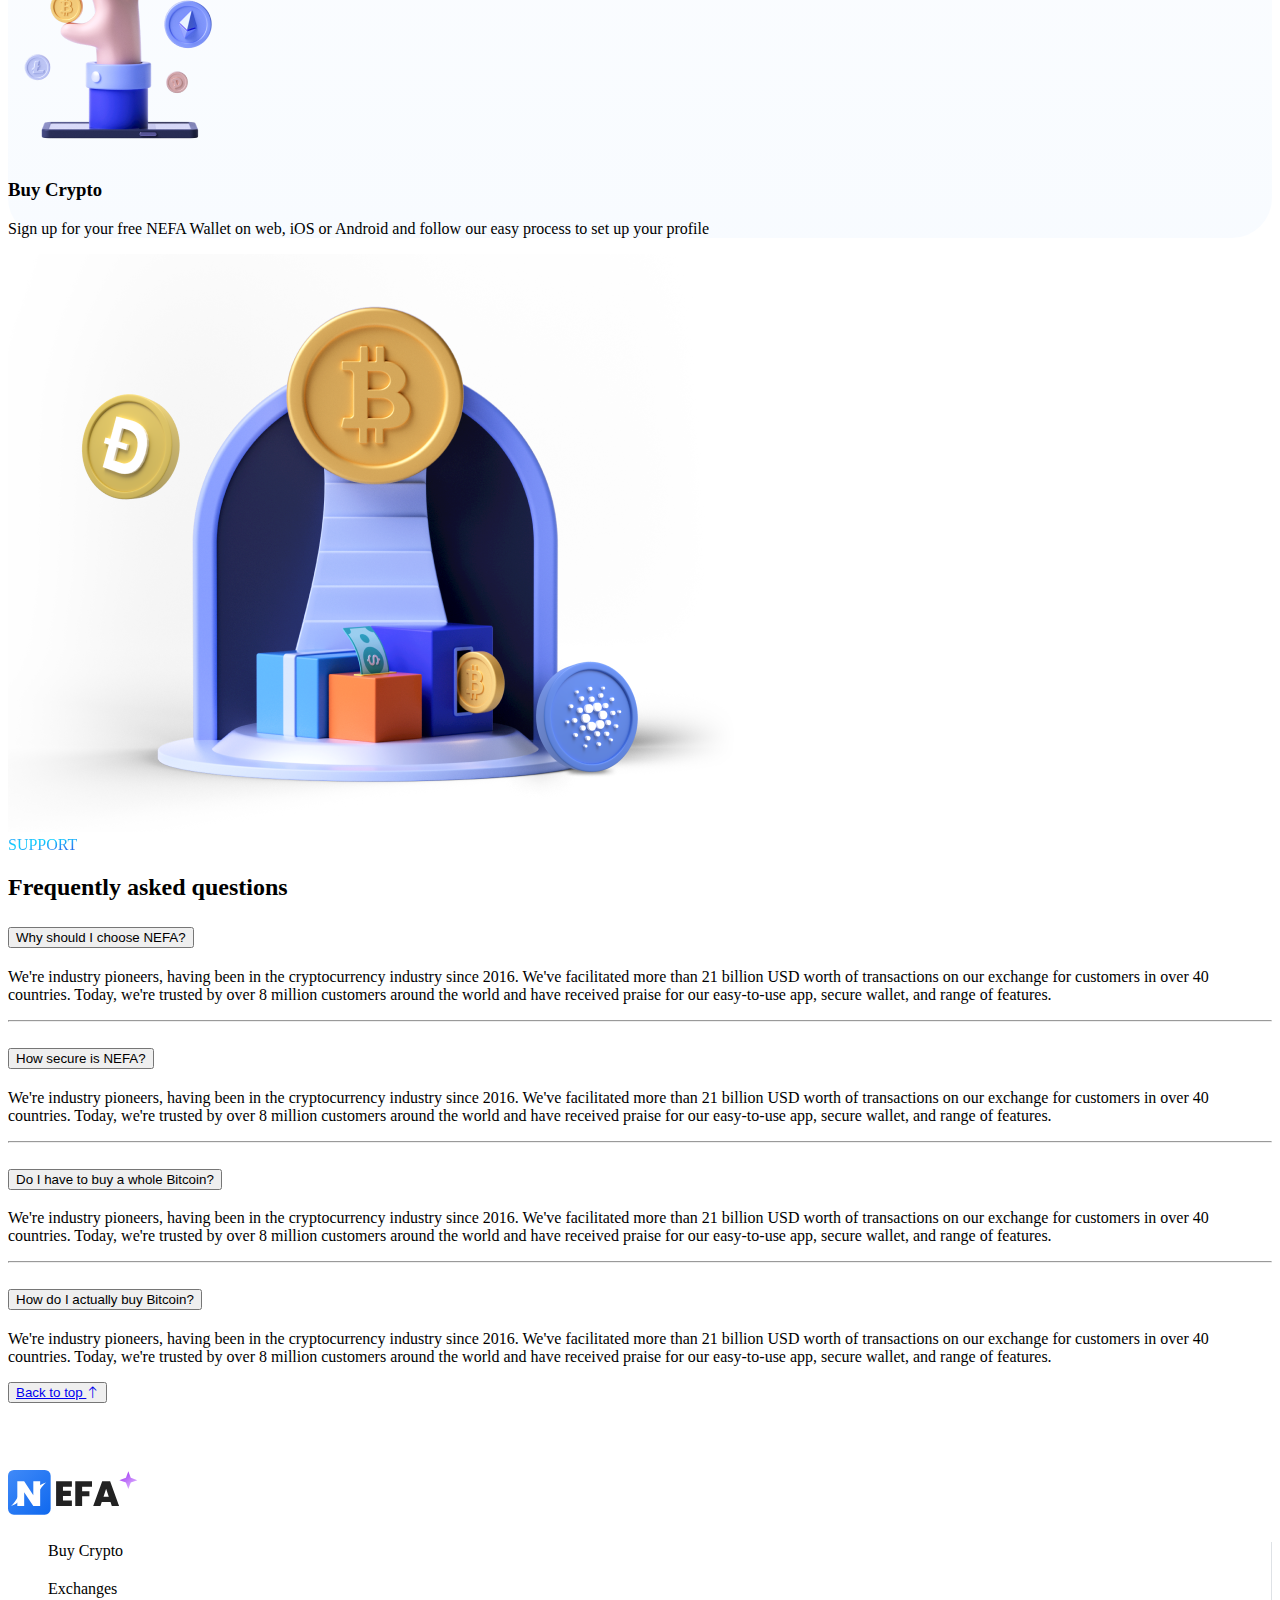
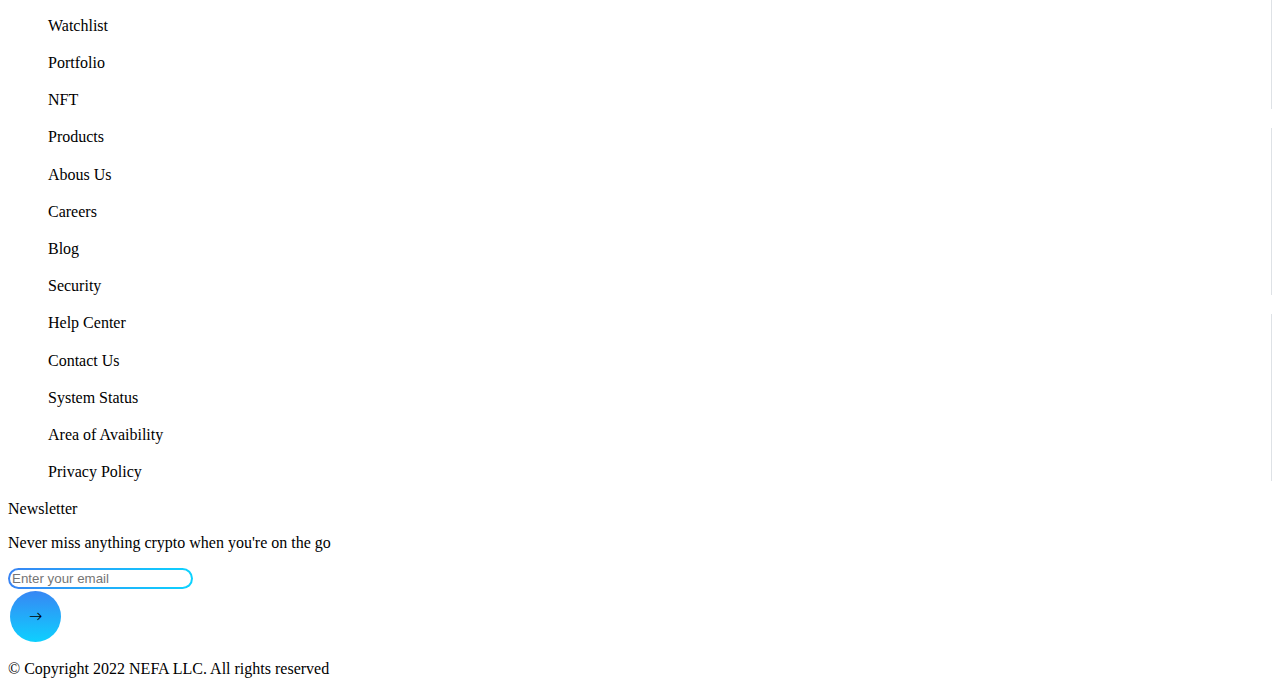
==== commit 9208abd5: "table corrected" ====
--- a/index.html
+++ b/index.html
@@ -160,7 +160,7 @@
       <!-- start section table -->
       <section class="sec-table bg-white z-1 position-relative">
         <div class="container">
-          <div class="row bg-white shadow rounded py-4">
+          <div class="row bg-white shadow rounded py-4 transform-y-50">
             <div class="col-12">
               <div class="row row-gap-4">
                 <div class="col-lg-4 border-table">
--- a/assets/css/style.min.css
+++ b/assets/css/style.min.css
@@ -1 +1 @@
-.gradient-color{background:var(--GRA-Blue2, linear-gradient(169deg, #3984f4 -6.01%, #0cd3ff 36.87%, #2f7cf0 78.04%, #0e65e8 103.77%));background-clip:text;-webkit-background-clip:text;-webkit-text-fill-color:rgba(0,0,0,0)}.gradient-bg{background:linear-gradient(169deg, rgba(57, 132, 244, 0.04) -6.01%, rgba(12, 211, 255, 0.04) 36.87%, rgba(47, 124, 240, 0.04) 78.04%, rgba(14, 101, 232, 0.04) 103.77%)}.gradient-border-outline{border:double 2px rgba(0,0,0,0);background-image:linear-gradient(white, white),linear-gradient(to right, #3984f4, #0cd3ff);background-origin:border-box;background-clip:padding-box,border-box}.gradient-border-outline:hover{border:double 2px rgba(0,0,0,0);background-image:linear-gradient(#3984f4, #0cd3ff),linear-gradient(to right, #fff, #fff);background-origin:border-box;background-clip:padding-box,border-box}.gradient-border{border:double 2px rgba(0,0,0,0);background-image:linear-gradient(#3984f4, #0cd3ff),linear-gradient(to right, #fff, #fff);background-origin:border-box;background-clip:padding-box,border-box}.gradient-border:hover{border:double 2px rgba(0,0,0,0);background-image:linear-gradient(white, #fff),linear-gradient(to right, #3984f4, #0cd3ff);background-origin:border-box;background-clip:padding-box,border-box;color:#3984f4 !important}.nav-item{font-size:1.15rem}.navbar{background-color:#f6fbfe}.nav-item{font-size:1rem}.logo{width:8rem;height:3rem}@media(max-width: 1200px){.nav-item{font-size:.8rem}}body{overflow-x:hidden}.hero-text{font-size:4rem;font-weight:700;line-height:5rem}.hero-text span{background:var(--GRA-Blue2, linear-gradient(169deg, #3984f4 -6.01%, #0cd3ff 36.87%, #2f7cf0 78.04%, #0e65e8 103.77%));background-clip:text;-webkit-background-clip:text;-webkit-text-fill-color:rgba(0,0,0,0)}.hero-img{width:930px}.header-star{position:absolute;right:0;top:0}.header-circle{position:absolute;left:-100px;bottom:-50px}.gradient-bg-purple{border-radius:271px;opacity:.6;background:var(--GRA-Purple, linear-gradient(141deg, #a239f4 12.04%, #e0b9ff 87.96%));filter:blur(250px);position:absolute;width:270px;height:270px;left:0;top:0}.gradient-bg-blue{border-radius:299px;opacity:.7;background:var(--GRA-Blue, linear-gradient(137deg, #468ef9 -12.5%, #0c66ee 107.5%));filter:blur(250px);position:absolute;width:270px;height:270px;right:0;bottom:0}@media(max-width: 1400px){.hero-text{font-size:3.5rem;font-weight:700;line-height:4rem}}@media(max-width: 1200px){.hero-img{width:100%;height:auto}.hero-text{font-size:3rem;line-height:3.5rem}}@media(max-width: 992px){.hero-img{width:100%;height:auto}.hero-text{font-size:3rem;line-height:3rem;text-align:center}.hero-info{text-align:center}.hero-signup{text-align:center;display:block}.hero-btn{display:block;width:100%;margin-bottom:5%;padding:1rem 0}header{padding-top:3rem}}@media(max-width: 768px){.hero-img{width:100%;height:auto}.hero-text{font-size:2.5rem;line-height:2rem}}@media(max-width: 576px){.hero-img{width:100%;height:auto}.hero-text{font-size:2rem;line-height:initial}}@media(max-width: 1680px){.hero-img{width:100%;height:auto}}.sec-brand{border-radius:40px;background:linear-gradient(180deg, rgba(255, 255, 255, 0.7) -9.25%, rgba(255, 255, 255, 0.6) -9.25%, rgba(244, 249, 255, 0.7) 108.74%)}.card-text{background:var(--GRA-Blue2, linear-gradient(169deg, #3984F4 -6.01%, #0CD3FF 36.87%, #2F7CF0 78.04%, #0E65E8 103.77%));background-clip:text;-webkit-background-clip:text;-webkit-background-clip:text;-webkit-text-fill-color:rgba(0,0,0,0)}.check-icon{font-size:.9rem;width:20px;height:20px;border-radius:50%;display:flex;justify-content:center;align-items:center}.check{margin-bottom:1rem}.sec-table{margin-top:-5%}.crypto-img{width:20px !important;height:20px !important;margin-top:1px !important}.price-icon{color:#28c165}.price-icon-{color:#f4574d}.border-coin hr.hr-border{width:100%;margin-left:auto}.border-coin img{width:100%;margin-top:-10%}.border-coin hr{color:#bbb}.border-table{border-right:1px solid #eee;height:100%}tr th:nth-child(1){text-align:start}tr th:nth-child(2){text-align:center}tr th:nth-child(3){text-align:center}.name,.last,.handle{--bs-text-opacity: 1 !important;color:var(--bs-secondary-color) !important;font-size:.8rem;font-weight:400}.table-radius{border-radius:2rem}.table-row{padding:rem 0}.table>:not(caption)>*>*{padding:1rem 1rem;border-bottom-width:var(--bs-border-width)}@media screen and (min-width: 992px)and (max-width: 1200px){.crypto-name,.crypto-price{font-size:14px}}@media(max-width: 992px){.chart-img{max-width:8rem !important}}.input-box{border-radius:22px;border:1px solid var(--GRA-Blue2, #3984f4);height:80px}.input-box span{background:var(--GRA-Blue, linear-gradient(137deg, #468ef9 -12.5%, #0c66ee 107.5%));background-clip:text;-webkit-background-clip:text;-webkit-text-fill-color:rgba(0,0,0,0)}.input-box input{border:none;text-align:right}.input-box input::-moz-placeholder{color:#000;font-weight:500}.input-box input::placeholder{color:#000;font-weight:500}.input-flag{width:30px;height:30px}.gradient-border-right{border-right:1px solid #0e65e8;height:100%;display:flex;align-items:center}option{width:10px !important}.amount-input:focus-visible{outline:none}.select-box{-moz-appearance:none;-webkit-appearance:none;appearance:none}select{background-image:url("data:image/svg+xml;charset=US-ASCII,%3Csvg%20xmlns%3D%22http%3A%2F%2Fwww.w3.org%2F2000%2Fsvg%22%20viewBox%3D%220%200%20256%20448%22%20enable-background%3D%22new%200%200%20256%20448%22%3E%3Cstyle%20type%3D%22text%2Fcss%22%3E.arrow%7Bfill%3A%23424242%3B%7D%3C%2Fstyle%3E%3Cpath%20class%3D%22arrow%22%20d%3D%22M255.9%20168c0-4.2-1.6-7.9-4.8-11.2-3.2-3.2-6.9-4.8-11.2-4.8H16c-4.2%200-7.9%201.6-11.2%204.8S0%20163.8%200%20168c0%204.4%201.6%208.2%204.8%2011.4l112%20112c3.1%203.1%206.8%204.6%2011.2%204.6%204.4%200%208.2-1.5%2011.4-4.6l112-112c3-3.2%204.5-7%204.5-11.4z%22%2F%3E%3C%2Fsvg%3E%0A");background-position:right 10px center;background-repeat:no-repeat;background-size:auto 20%}@media(max-width: 992px){select{background-position:right 10px center;background-repeat:no-repeat;background-size:auto 14%}}.industry-title{width:90%}.sec-started{border-radius:40px;background:linear-gradient(180deg, rgba(255, 255, 255, 0.7) -9.25%, rgba(255, 255, 255, 0.6) -9.25%, rgba(244, 249, 255, 0.7) 108.74%)}.arrow-area{position:relative}.arrow-left{position:absolute;left:27%;top:47%}.arrow-right{position:absolute;right:24%;top:47%}.arrow-img{max-width:80%}@media(max-width: 1460px){.arrow-img{max-width:70%}.arrow-left{left:27%;top:43%}.arrow-right{right:22%;top:43%}}@media(max-width: 1200px){.arrow-img{max-width:60%}.arrow-left{left:27%}.arrow-right{right:20%}}@media(max-width: 992px){.arrow-left{display:none}.arrow-right{display:none}}.collapsible-link{width:100% !important;position:relative !important;text-align:left !important}.collapsible-link::before{content:"";position:absolute !important;top:50% !important;right:.8rem !important;transform:translateY(-50%) !important;display:block !important;font-family:"FontAwesome";font-size:1.1rem}.btn-faq{border:none !important}.list-style-none li{list-style:none;margin:1.2rem 0}.footer-logo{padding-top:4rem}.footer-form{margin-top:1.2rem}.footer-menu ul li a{text-decoration:none;color:inherit}.form-input{border:double 2px rgba(0,0,0,0);border-radius:50px;background-image:linear-gradient(white, white),linear-gradient(to right, #3984f4, #0cd3ff);background-origin:border-box;background-clip:padding-box,border-box}.form-submit{display:flex;width:55px;height:55px;padding:10px;justify-content:center;align-items:center;gap:10px;flex-shrink:0;border-radius:50px;border:double 2px rgba(0,0,0,0);background-image:linear-gradient(#3984f4, #0cd3ff),linear-gradient(to right, #fff, #fff);background-origin:border-box;background-clip:padding-box,border-box}.form-submit:hover{border:double 2px rgba(0,0,0,0);background-image:linear-gradient(#0cd3ff, #3984f4),linear-gradient(to right, #fff, #fff);background-origin:border-box;background-clip:padding-box,border-box;color:#3984f4 !important}@media(min-width: 992px){.border-lg-end{border-right:1px solid #dee2e6}}/*# sourceMappingURL=style.min.css.map */+.gradient-color{background:var(--GRA-Blue2, linear-gradient(169deg, #3984f4 -6.01%, #0cd3ff 36.87%, #2f7cf0 78.04%, #0e65e8 103.77%));background-clip:text;-webkit-background-clip:text;-webkit-text-fill-color:rgba(0,0,0,0)}.gradient-bg{background:linear-gradient(169deg, rgba(57, 132, 244, 0.04) -6.01%, rgba(12, 211, 255, 0.04) 36.87%, rgba(47, 124, 240, 0.04) 78.04%, rgba(14, 101, 232, 0.04) 103.77%)}.gradient-border-outline{border:double 2px rgba(0,0,0,0);background-image:linear-gradient(white, white),linear-gradient(to right, #3984f4, #0cd3ff);background-origin:border-box;background-clip:padding-box,border-box}.gradient-border-outline:hover{border:double 2px rgba(0,0,0,0);background-image:linear-gradient(#3984f4, #0cd3ff),linear-gradient(to right, #fff, #fff);background-origin:border-box;background-clip:padding-box,border-box}.gradient-border{border:double 2px rgba(0,0,0,0);background-image:linear-gradient(#3984f4, #0cd3ff),linear-gradient(to right, #fff, #fff);background-origin:border-box;background-clip:padding-box,border-box}.gradient-border:hover{border:double 2px rgba(0,0,0,0);background-image:linear-gradient(white, #fff),linear-gradient(to right, #3984f4, #0cd3ff);background-origin:border-box;background-clip:padding-box,border-box;color:#3984f4 !important}.nav-item{font-size:1.15rem}.navbar{background-color:#f6fbfe}.nav-item{font-size:1rem}.logo{width:8rem;height:3rem}@media(max-width: 1200px){.nav-item{font-size:.8rem}}body{overflow-x:hidden}.hero-text{font-size:4rem;font-weight:700;line-height:5rem}.hero-text span{background:var(--GRA-Blue2, linear-gradient(169deg, #3984f4 -6.01%, #0cd3ff 36.87%, #2f7cf0 78.04%, #0e65e8 103.77%));background-clip:text;-webkit-background-clip:text;-webkit-text-fill-color:rgba(0,0,0,0)}.hero-img{width:930px}.header-star{position:absolute;right:0;top:0}.header-circle{position:absolute;left:-100px;bottom:-50px}.gradient-bg-purple{border-radius:271px;opacity:.6;background:var(--GRA-Purple, linear-gradient(141deg, #a239f4 12.04%, #e0b9ff 87.96%));filter:blur(250px);position:absolute;width:270px;height:270px;left:0;top:0}.gradient-bg-blue{border-radius:299px;opacity:.7;background:var(--GRA-Blue, linear-gradient(137deg, #468ef9 -12.5%, #0c66ee 107.5%));filter:blur(250px);position:absolute;width:270px;height:270px;right:0;bottom:0}@media(max-width: 1400px){.hero-text{font-size:3.5rem;font-weight:700;line-height:4rem}}@media(max-width: 1200px){.hero-img{width:100%;height:auto}.hero-text{font-size:3rem;line-height:3.5rem}}@media(max-width: 992px){.hero-img{width:100%;height:auto}.hero-text{font-size:3rem;line-height:3rem;text-align:center}.hero-info{text-align:center}.hero-signup{text-align:center;display:block}.hero-btn{display:block;width:100%;margin-bottom:5%;padding:1rem 0}header{padding-top:3rem}}@media(max-width: 768px){.hero-img{width:100%;height:auto}.hero-text{font-size:2.5rem;line-height:2rem}}@media(max-width: 576px){.hero-img{width:100%;height:auto}.hero-text{font-size:2rem;line-height:initial}}@media(max-width: 1680px){.hero-img{width:100%;height:auto}}.sec-brand{border-radius:40px;background:linear-gradient(180deg, rgba(255, 255, 255, 0.7) -9.25%, rgba(255, 255, 255, 0.6) -9.25%, rgba(244, 249, 255, 0.7) 108.74%)}.card-text{background:var(--GRA-Blue2, linear-gradient(169deg, #3984F4 -6.01%, #0CD3FF 36.87%, #2F7CF0 78.04%, #0E65E8 103.77%));background-clip:text;-webkit-background-clip:text;-webkit-background-clip:text;-webkit-text-fill-color:rgba(0,0,0,0)}.check-icon{font-size:.9rem;width:20px;height:20px;border-radius:50%;display:flex;justify-content:center;align-items:center}.check{margin-bottom:1rem}.transform-y-50{transform:translateY(-50px)}.crypto-img{width:20px !important;height:20px !important;margin-top:1px !important}.price-icon{color:#28c165}.price-icon-{color:#f4574d}.border-coin hr.hr-border{width:100%;margin-left:auto}.border-coin img{width:100%;margin-top:-10%}.border-coin hr{color:#bbb}.border-table{border-right:1px solid #eee;height:100%}tr th:nth-child(1){text-align:start}tr th:nth-child(2){text-align:center}tr th:nth-child(3){text-align:center}.name,.last,.handle{--bs-text-opacity: 1 !important;color:var(--bs-secondary-color) !important;font-size:.8rem;font-weight:400}.table-radius{border-radius:2rem}.table-row{padding:rem 0}.table>:not(caption)>*>*{padding:1rem 1rem;border-bottom-width:var(--bs-border-width)}@media screen and (min-width: 992px)and (max-width: 1200px){.crypto-name,.crypto-price{font-size:14px}}@media(max-width: 992px){.chart-img{max-width:8rem !important}}.input-box{border-radius:22px;border:1px solid var(--GRA-Blue2, #3984f4);height:80px}.input-box span{background:var(--GRA-Blue, linear-gradient(137deg, #468ef9 -12.5%, #0c66ee 107.5%));background-clip:text;-webkit-background-clip:text;-webkit-text-fill-color:rgba(0,0,0,0)}.input-box input{border:none;text-align:right}.input-box input::-moz-placeholder{color:#000;font-weight:500}.input-box input::placeholder{color:#000;font-weight:500}.input-flag{width:30px;height:30px}.gradient-border-right{border-right:1px solid #0e65e8;height:100%;display:flex;align-items:center}option{width:10px !important}.amount-input:focus-visible{outline:none}.select-box{-moz-appearance:none;-webkit-appearance:none;appearance:none}select{background-image:url("data:image/svg+xml;charset=US-ASCII,%3Csvg%20xmlns%3D%22http%3A%2F%2Fwww.w3.org%2F2000%2Fsvg%22%20viewBox%3D%220%200%20256%20448%22%20enable-background%3D%22new%200%200%20256%20448%22%3E%3Cstyle%20type%3D%22text%2Fcss%22%3E.arrow%7Bfill%3A%23424242%3B%7D%3C%2Fstyle%3E%3Cpath%20class%3D%22arrow%22%20d%3D%22M255.9%20168c0-4.2-1.6-7.9-4.8-11.2-3.2-3.2-6.9-4.8-11.2-4.8H16c-4.2%200-7.9%201.6-11.2%204.8S0%20163.8%200%20168c0%204.4%201.6%208.2%204.8%2011.4l112%20112c3.1%203.1%206.8%204.6%2011.2%204.6%204.4%200%208.2-1.5%2011.4-4.6l112-112c3-3.2%204.5-7%204.5-11.4z%22%2F%3E%3C%2Fsvg%3E%0A");background-position:right 10px center;background-repeat:no-repeat;background-size:auto 20%}@media(max-width: 992px){select{background-position:right 10px center;background-repeat:no-repeat;background-size:auto 14%}}.industry-title{width:90%}.sec-started{border-radius:40px;background:linear-gradient(180deg, rgba(255, 255, 255, 0.7) -9.25%, rgba(255, 255, 255, 0.6) -9.25%, rgba(244, 249, 255, 0.7) 108.74%)}.arrow-area{position:relative}.arrow-left{position:absolute;left:27%;top:47%}.arrow-right{position:absolute;right:24%;top:47%}.arrow-img{max-width:80%}@media(max-width: 1460px){.arrow-img{max-width:70%}.arrow-left{left:27%;top:43%}.arrow-right{right:22%;top:43%}}@media(max-width: 1200px){.arrow-img{max-width:60%}.arrow-left{left:27%}.arrow-right{right:20%}}@media(max-width: 992px){.arrow-left{display:none}.arrow-right{display:none}}.collapsible-link{width:100% !important;position:relative !important;text-align:left !important}.collapsible-link::before{content:"";position:absolute !important;top:50% !important;right:.8rem !important;transform:translateY(-50%) !important;display:block !important;font-family:"FontAwesome";font-size:1.1rem}.btn-faq{border:none !important}.list-style-none li{list-style:none;margin:1.2rem 0}.footer-logo{padding-top:4rem}.footer-form{margin-top:1.2rem}.footer-menu ul li a{text-decoration:none;color:inherit}.form-input{border:double 2px rgba(0,0,0,0);border-radius:50px;background-image:linear-gradient(white, white),linear-gradient(to right, #3984f4, #0cd3ff);background-origin:border-box;background-clip:padding-box,border-box}.form-submit{display:flex;width:55px;height:55px;padding:10px;justify-content:center;align-items:center;gap:10px;flex-shrink:0;border-radius:50px;border:double 2px rgba(0,0,0,0);background-image:linear-gradient(#3984f4, #0cd3ff),linear-gradient(to right, #fff, #fff);background-origin:border-box;background-clip:padding-box,border-box}.form-submit:hover{border:double 2px rgba(0,0,0,0);background-image:linear-gradient(#0cd3ff, #3984f4),linear-gradient(to right, #fff, #fff);background-origin:border-box;background-clip:padding-box,border-box;color:#3984f4 !important}@media(min-width: 992px){.border-lg-end{border-right:1px solid #dee2e6}}/*# sourceMappingURL=style.min.css.map */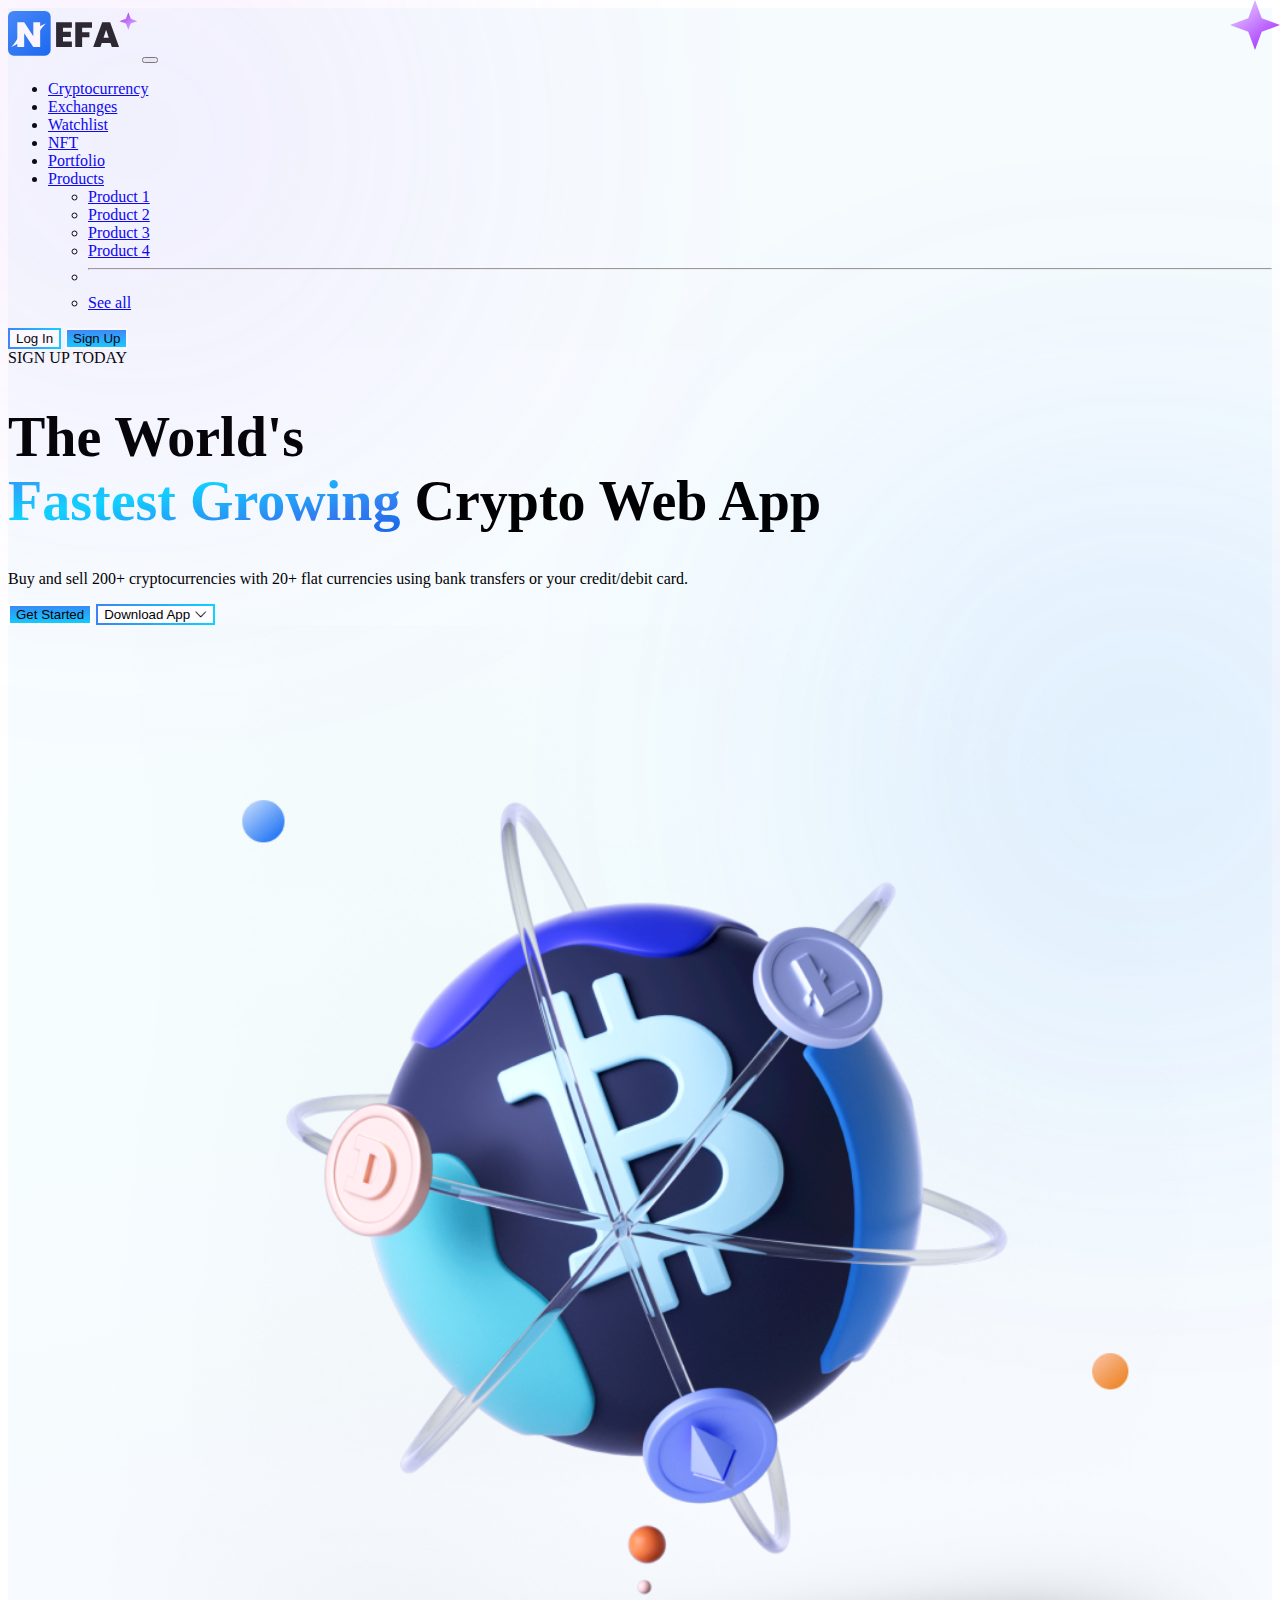
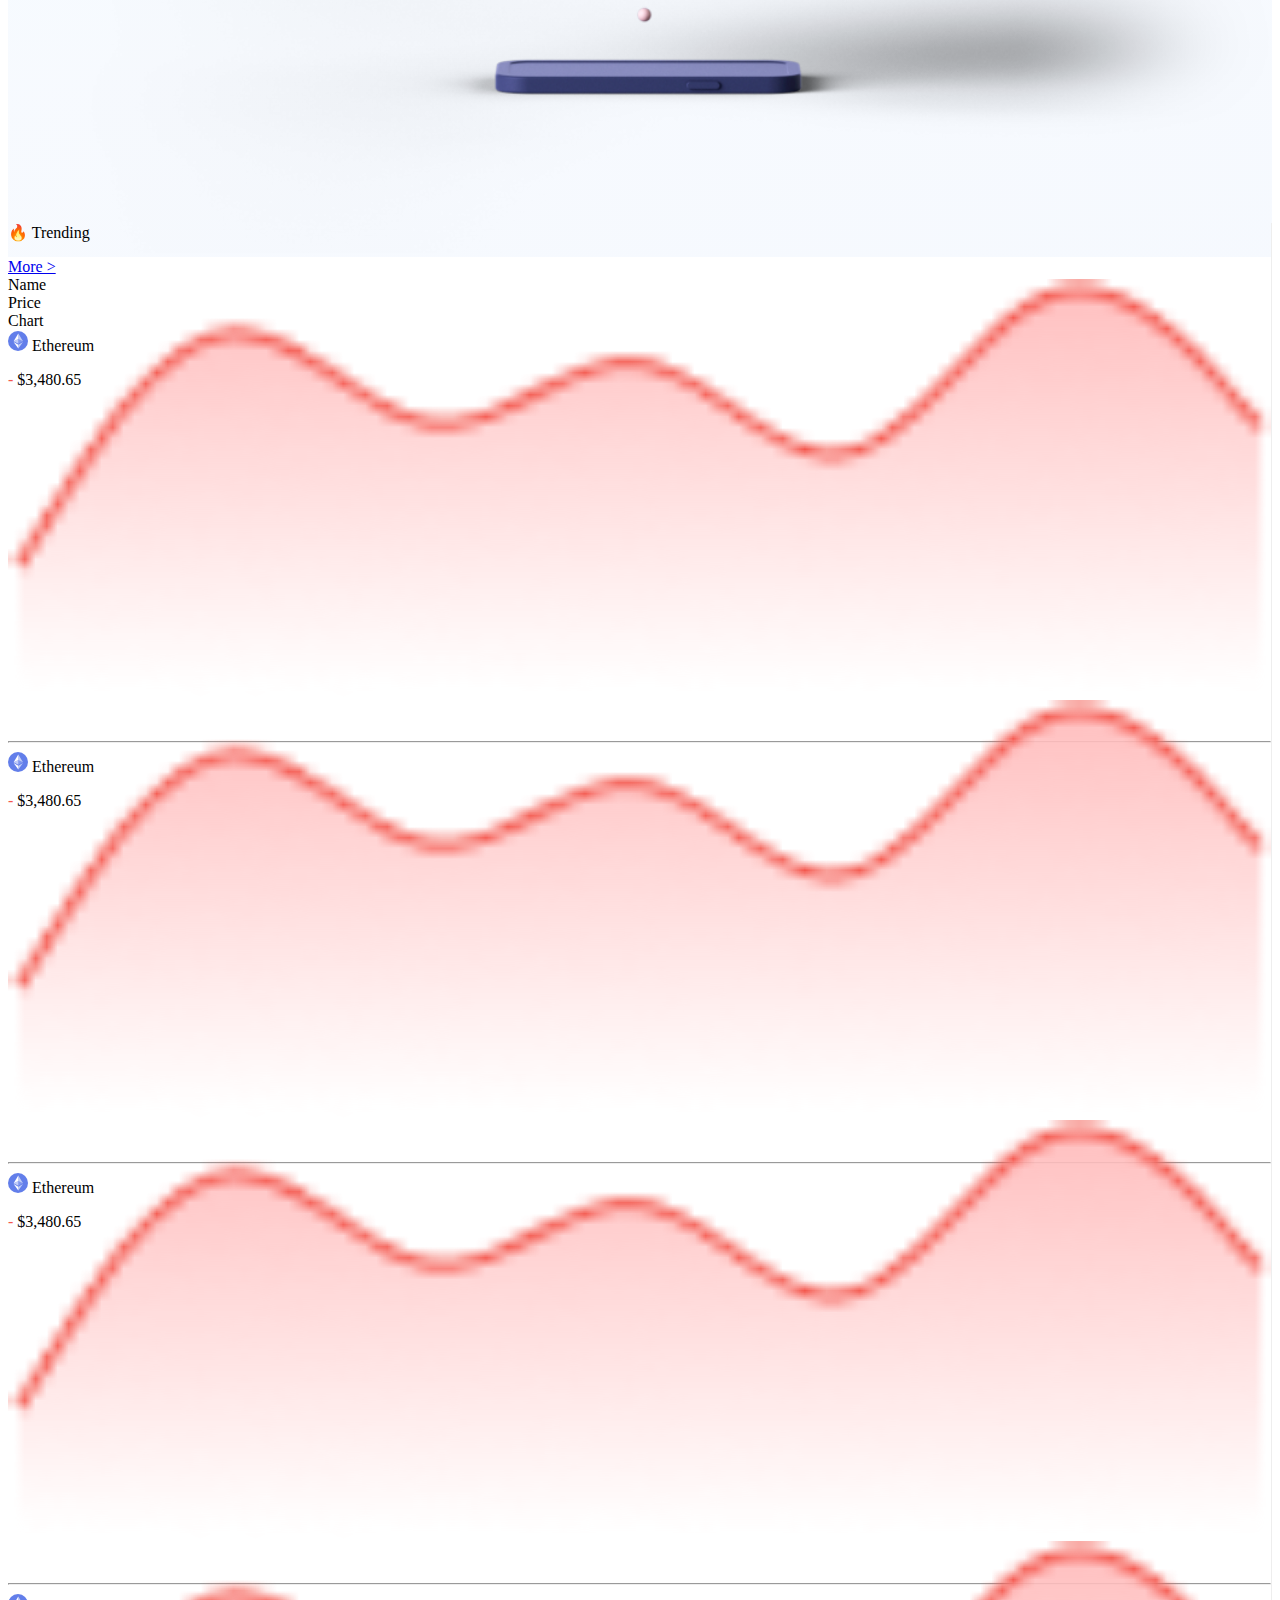
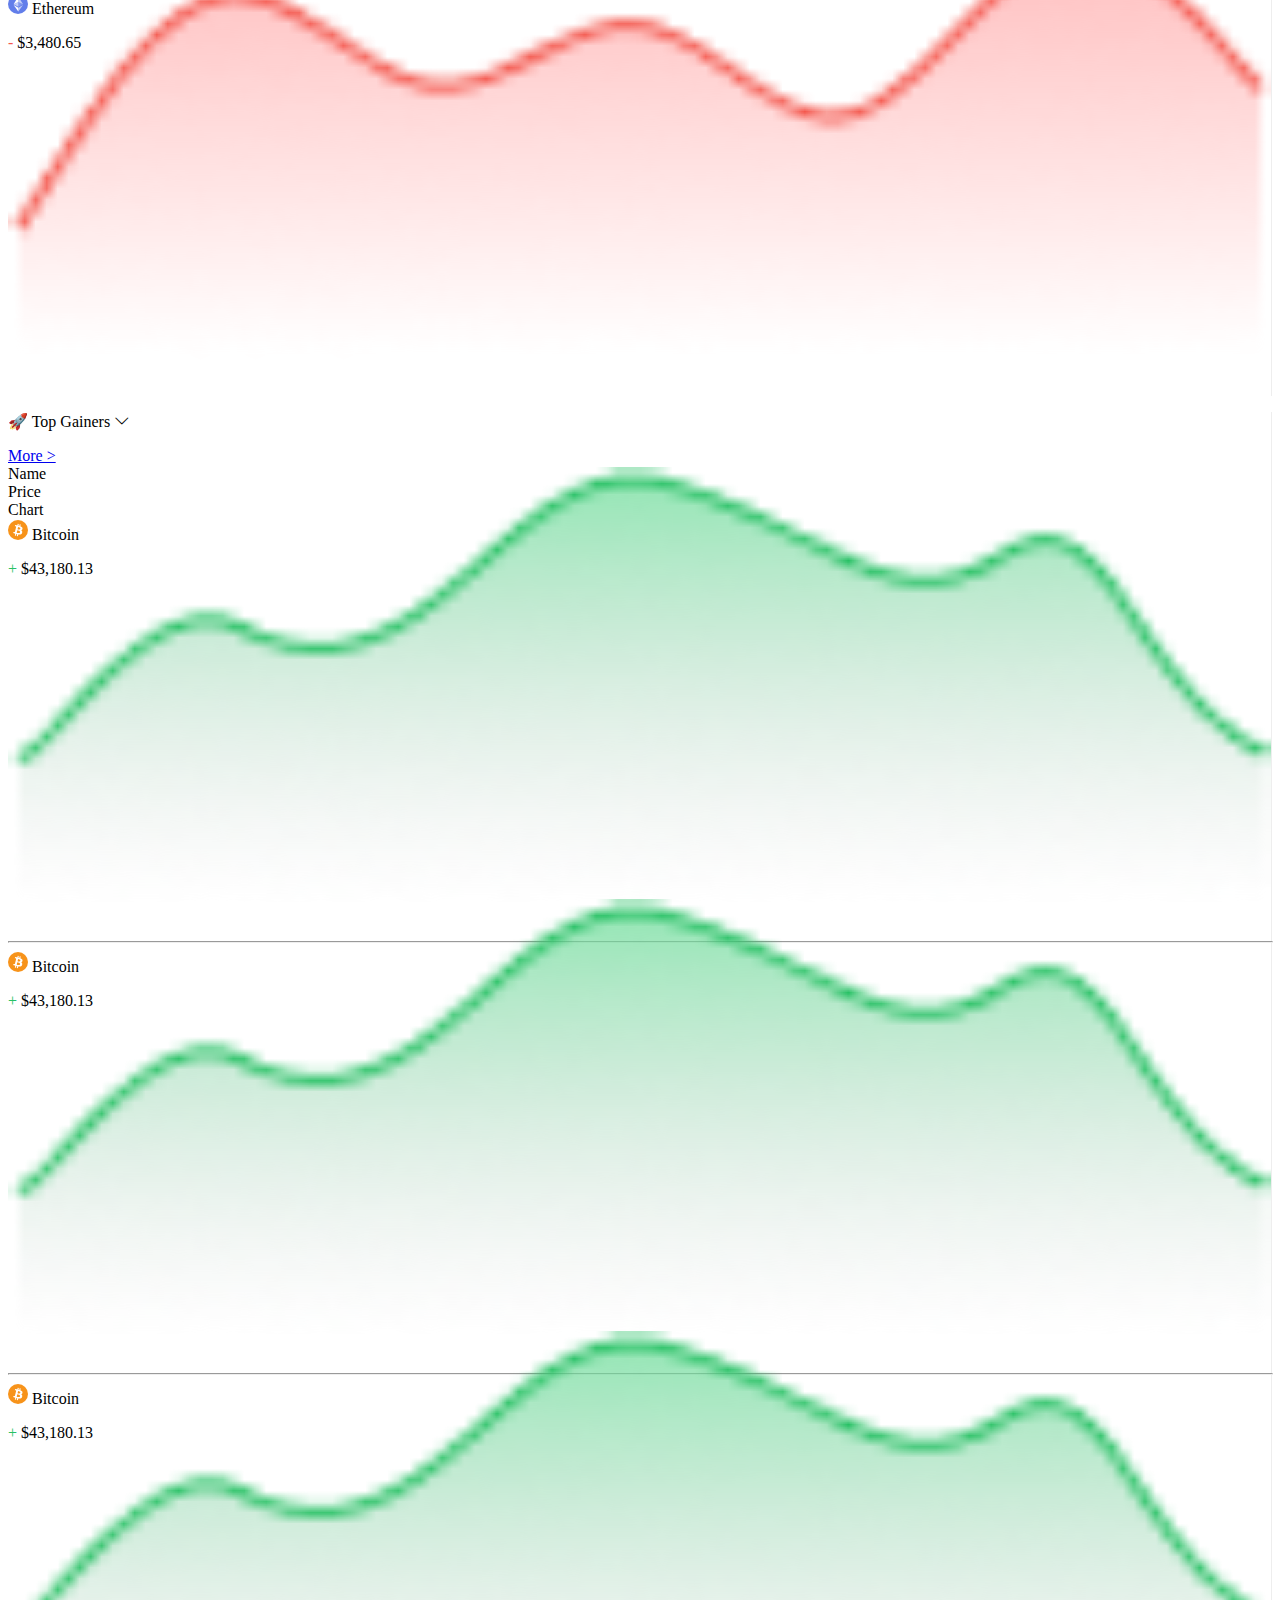
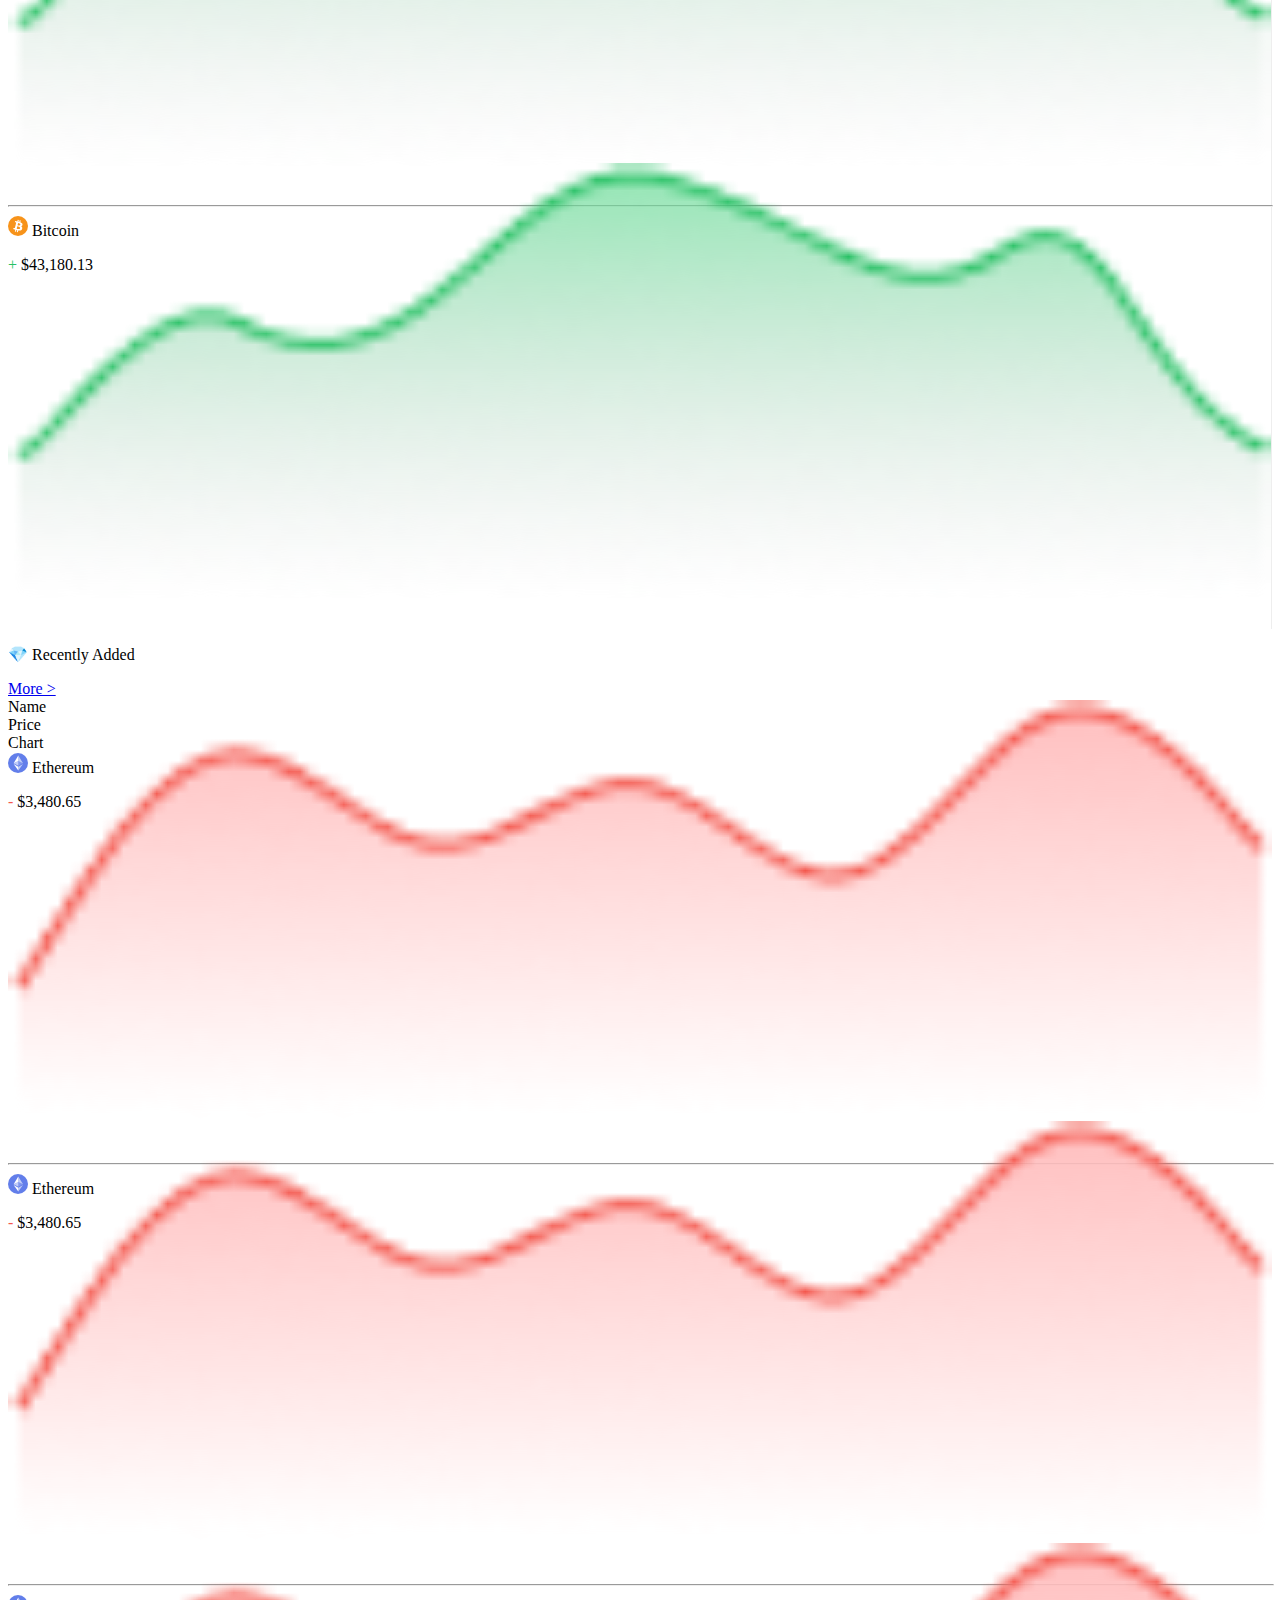
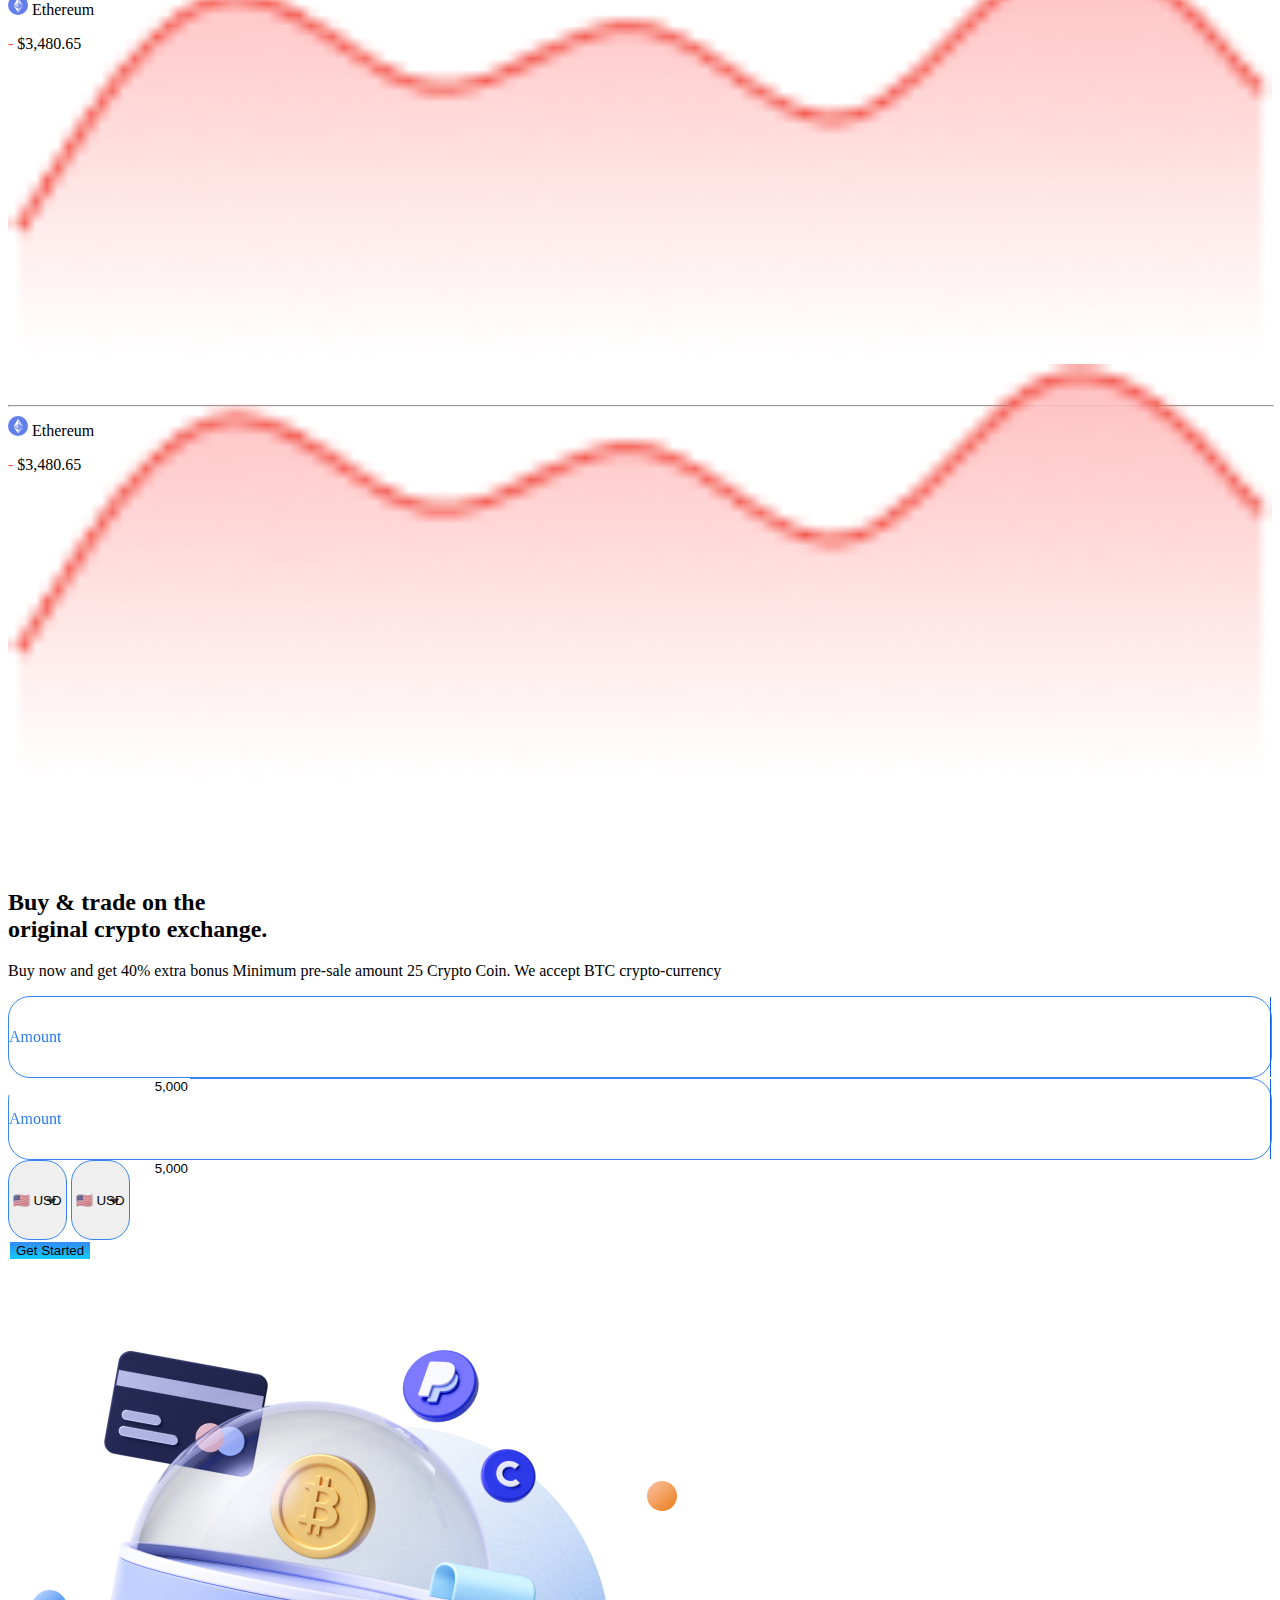
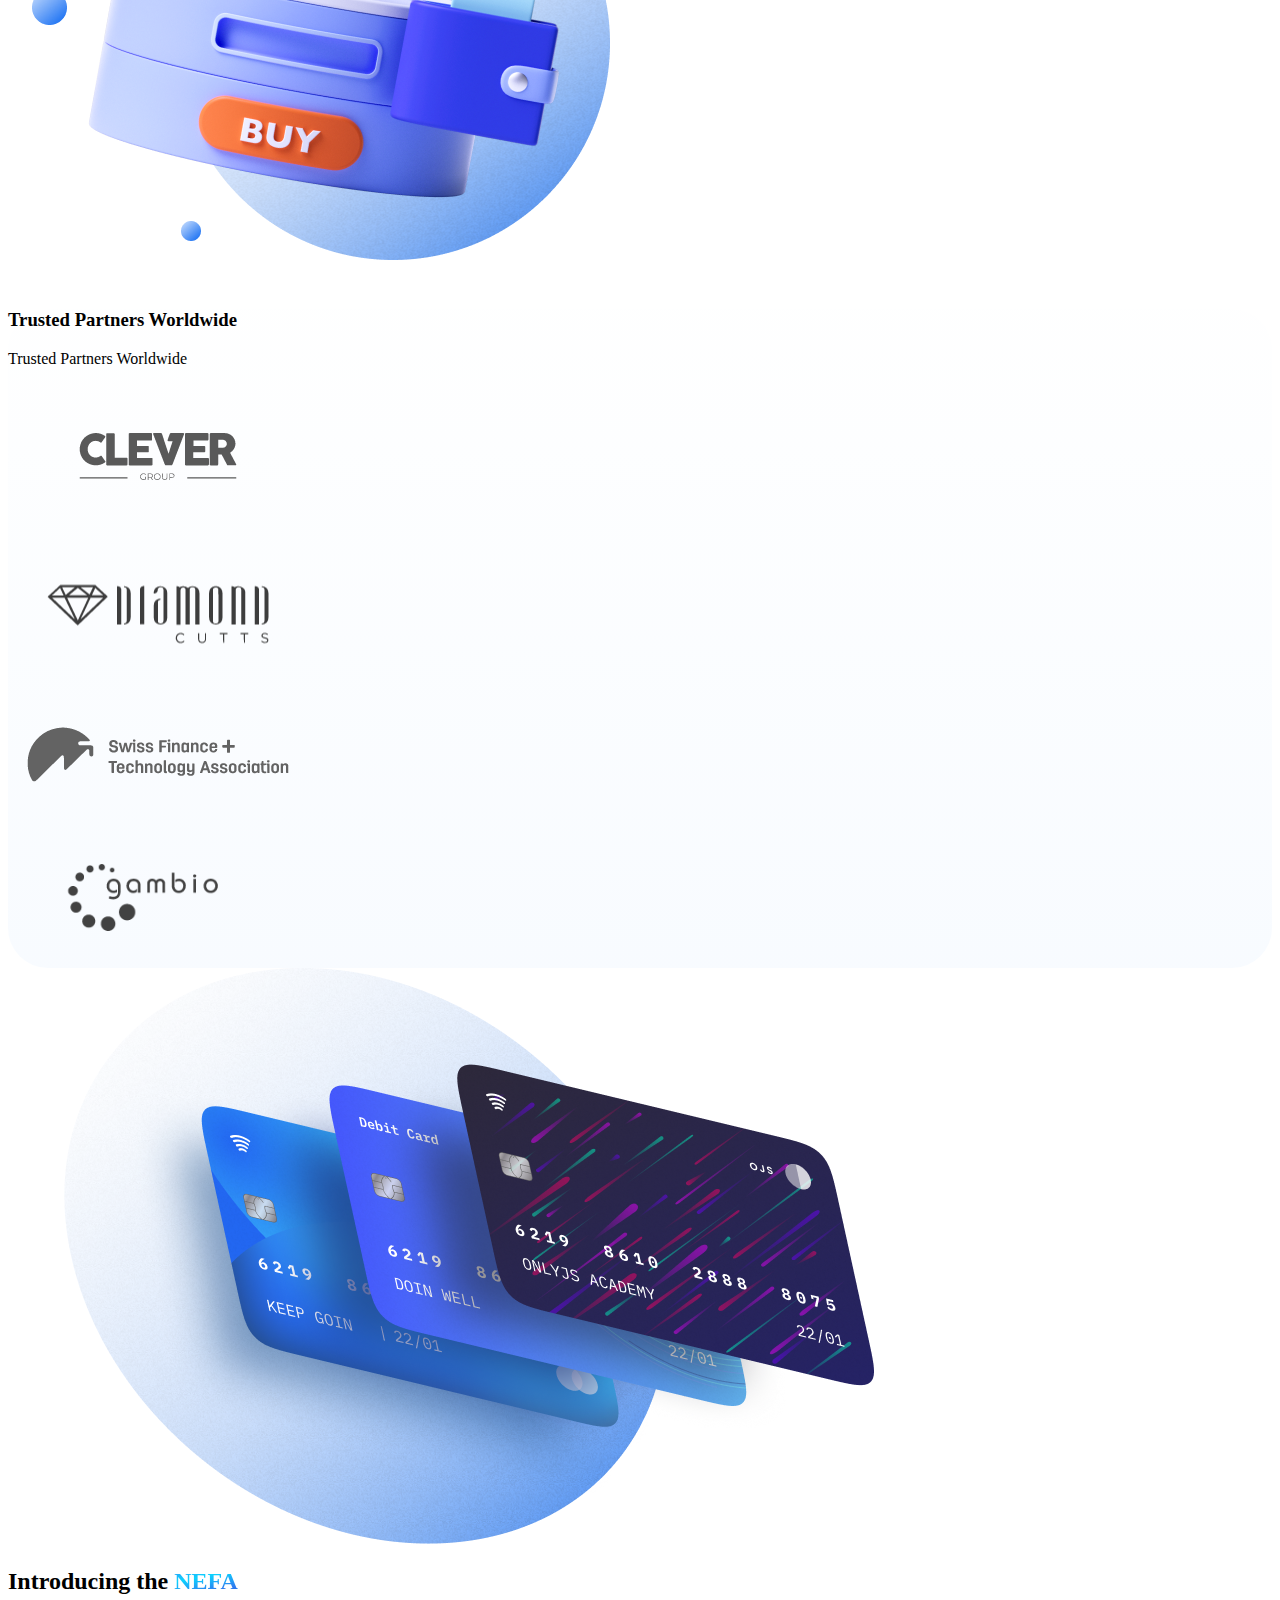
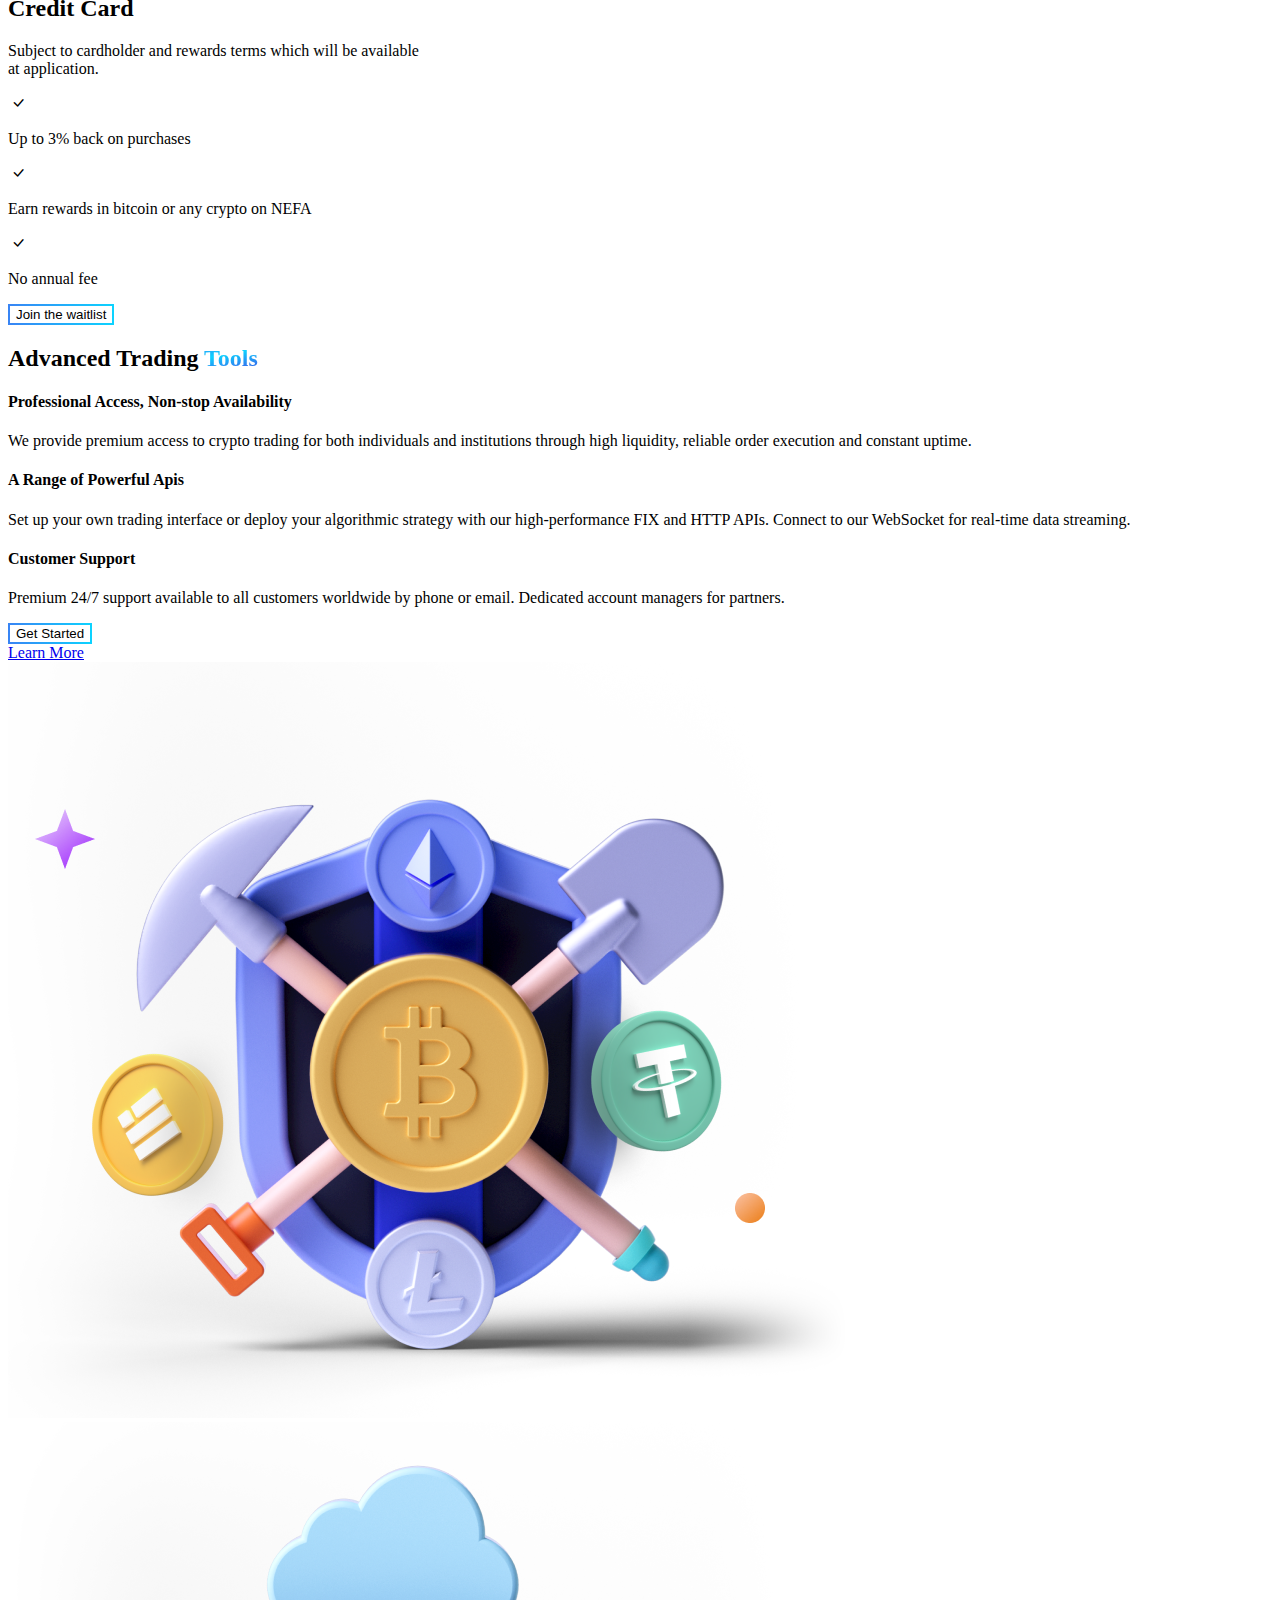
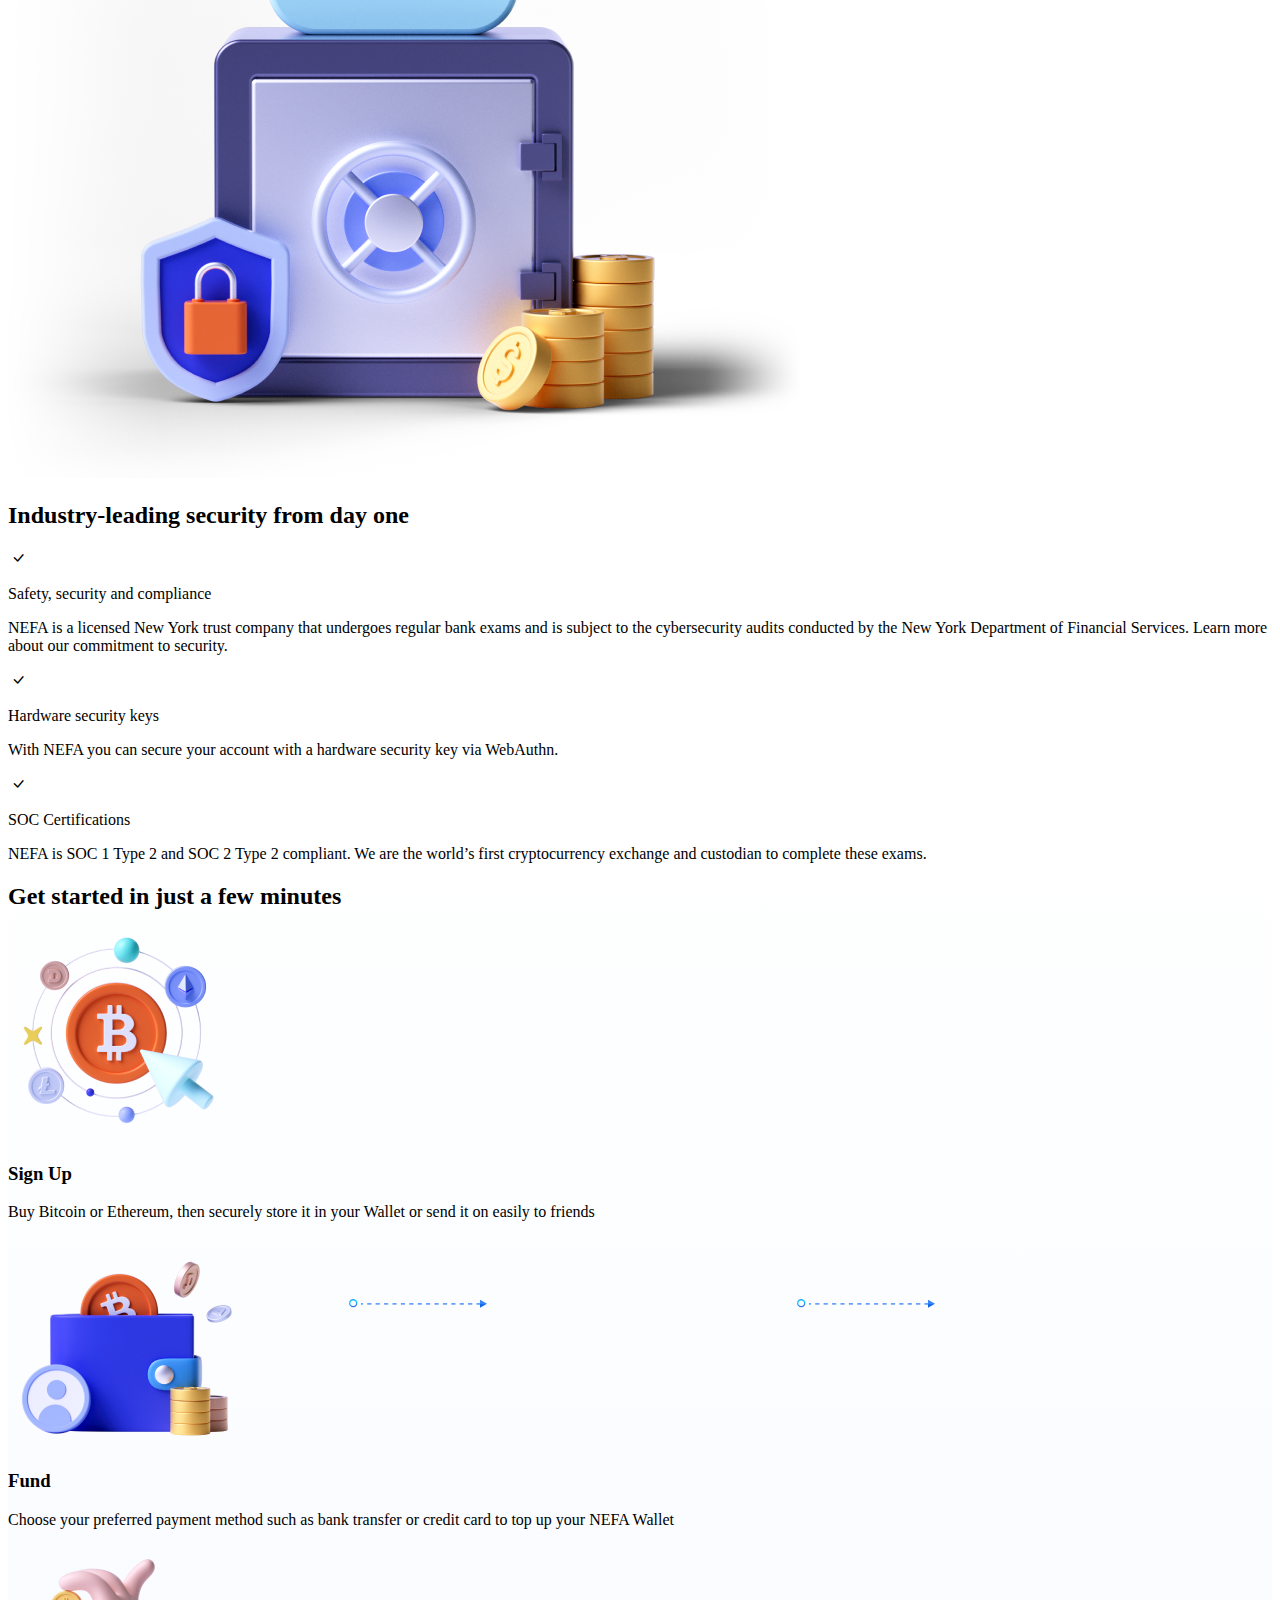
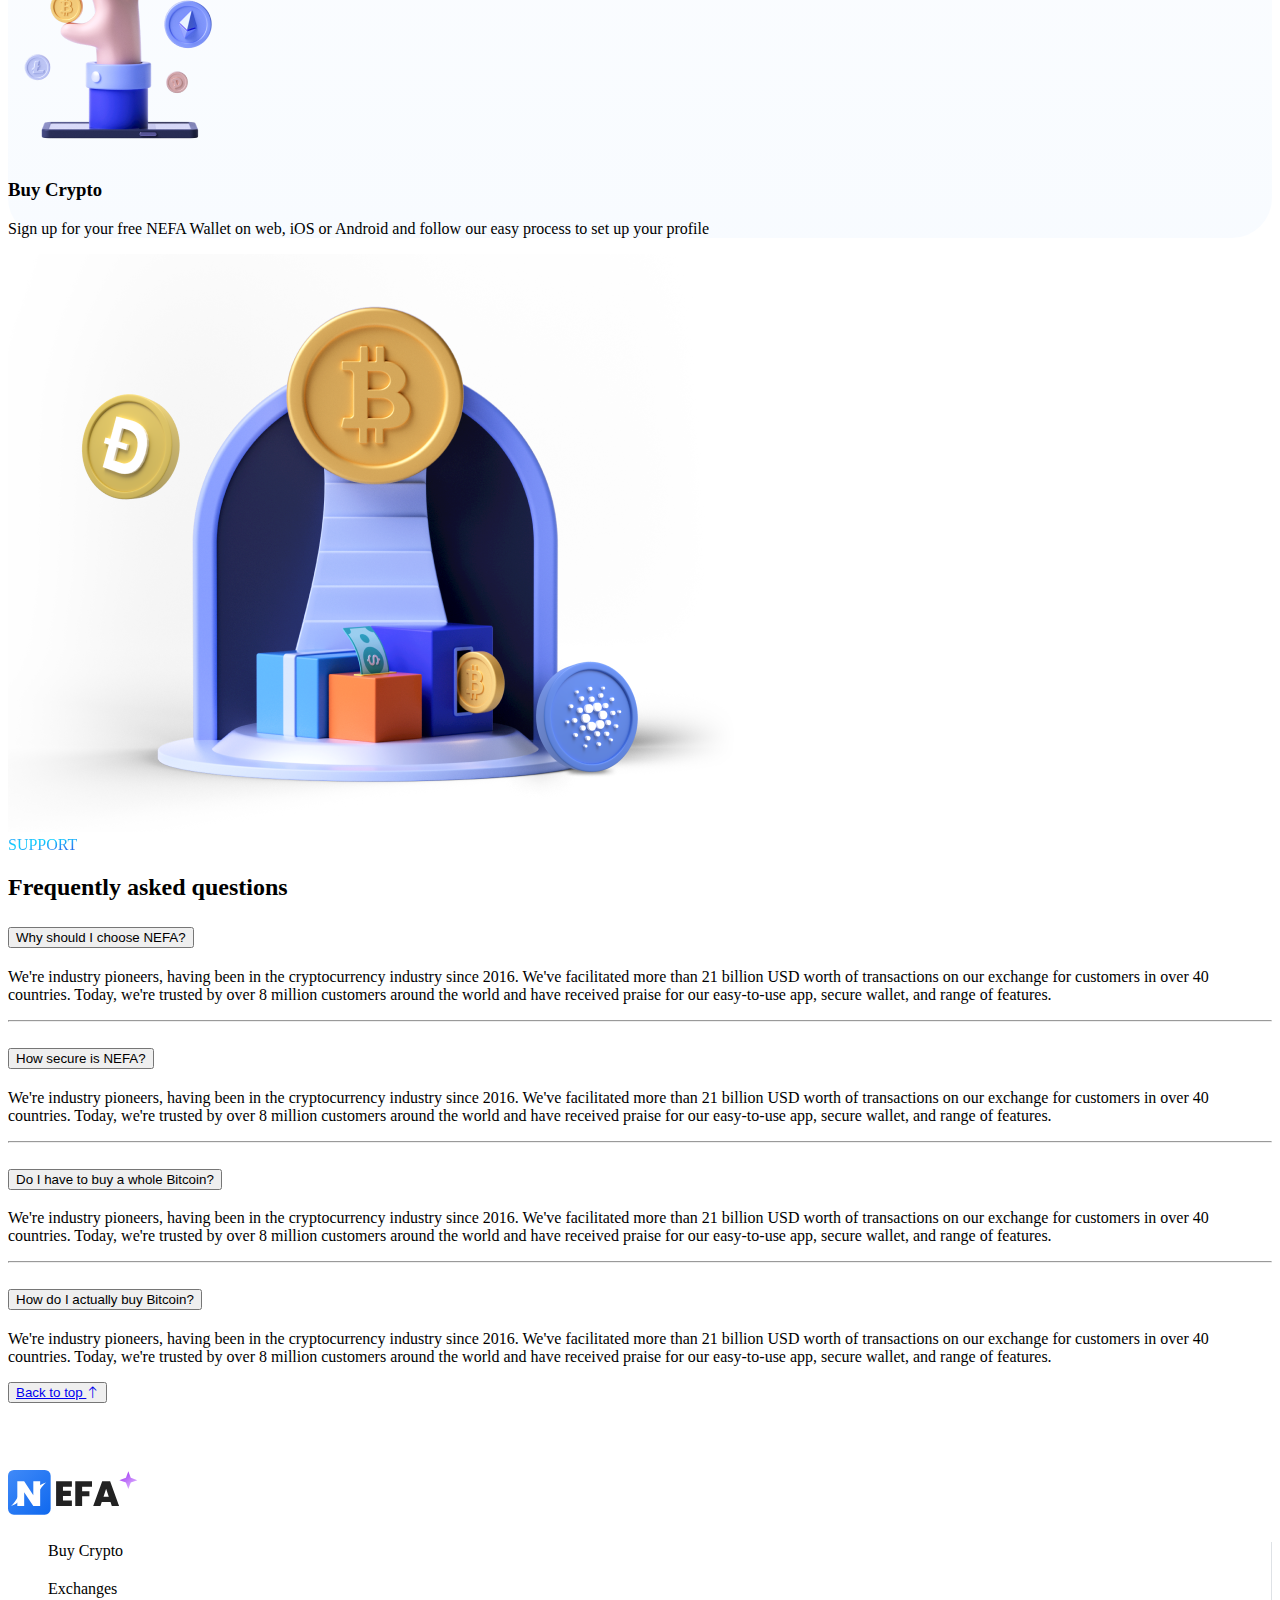
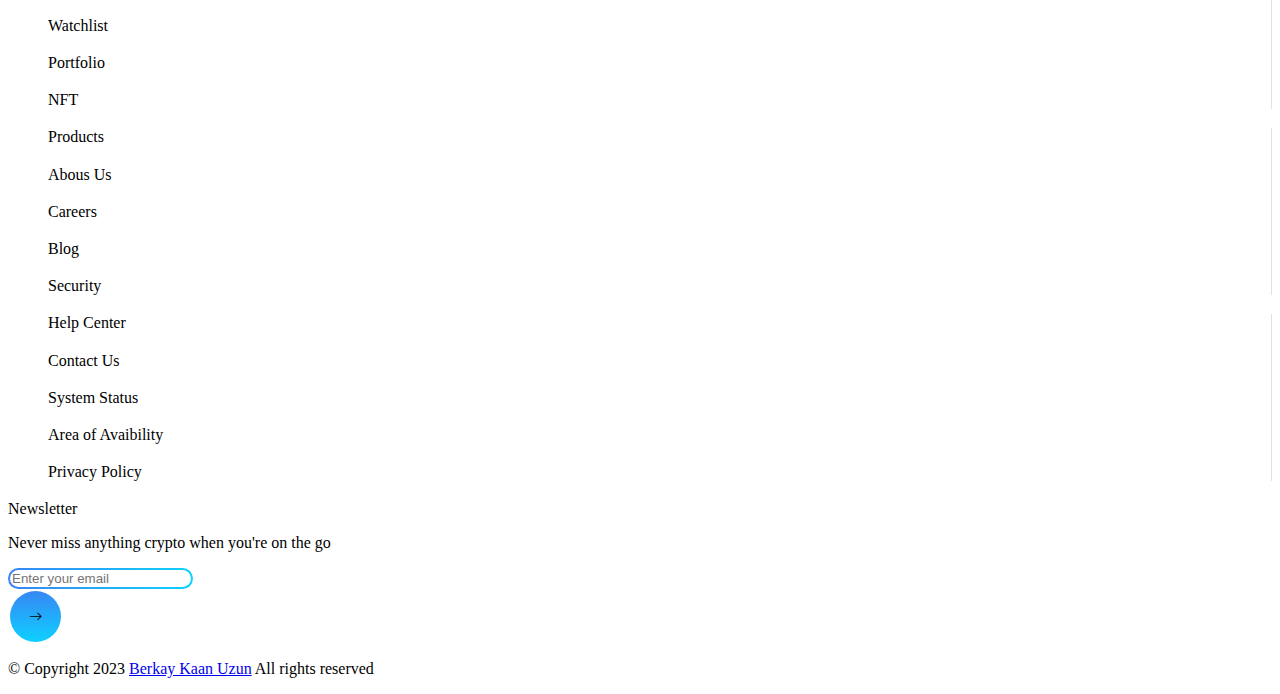
==== commit eab80350: "copyright edited" ====
--- a/index.html
+++ b/index.html
@@ -1124,7 +1124,7 @@
       <div
         class="copyright d-flex justify-content-center align-items-center pt-3"
       >
-        <p class="text-muted">© Copyright 2022 NEFA LLC. All rights reserved</p>
+        <p class="text-muted">© Copyright 2023 <a class="text-black fw-bold text-decoration-none" href="https://www.linkedin.com/in/berkaykaanuzun/">Berkay Kaan Uzun</a> All rights reserved</p>
       </div>
     </main>
     <script
